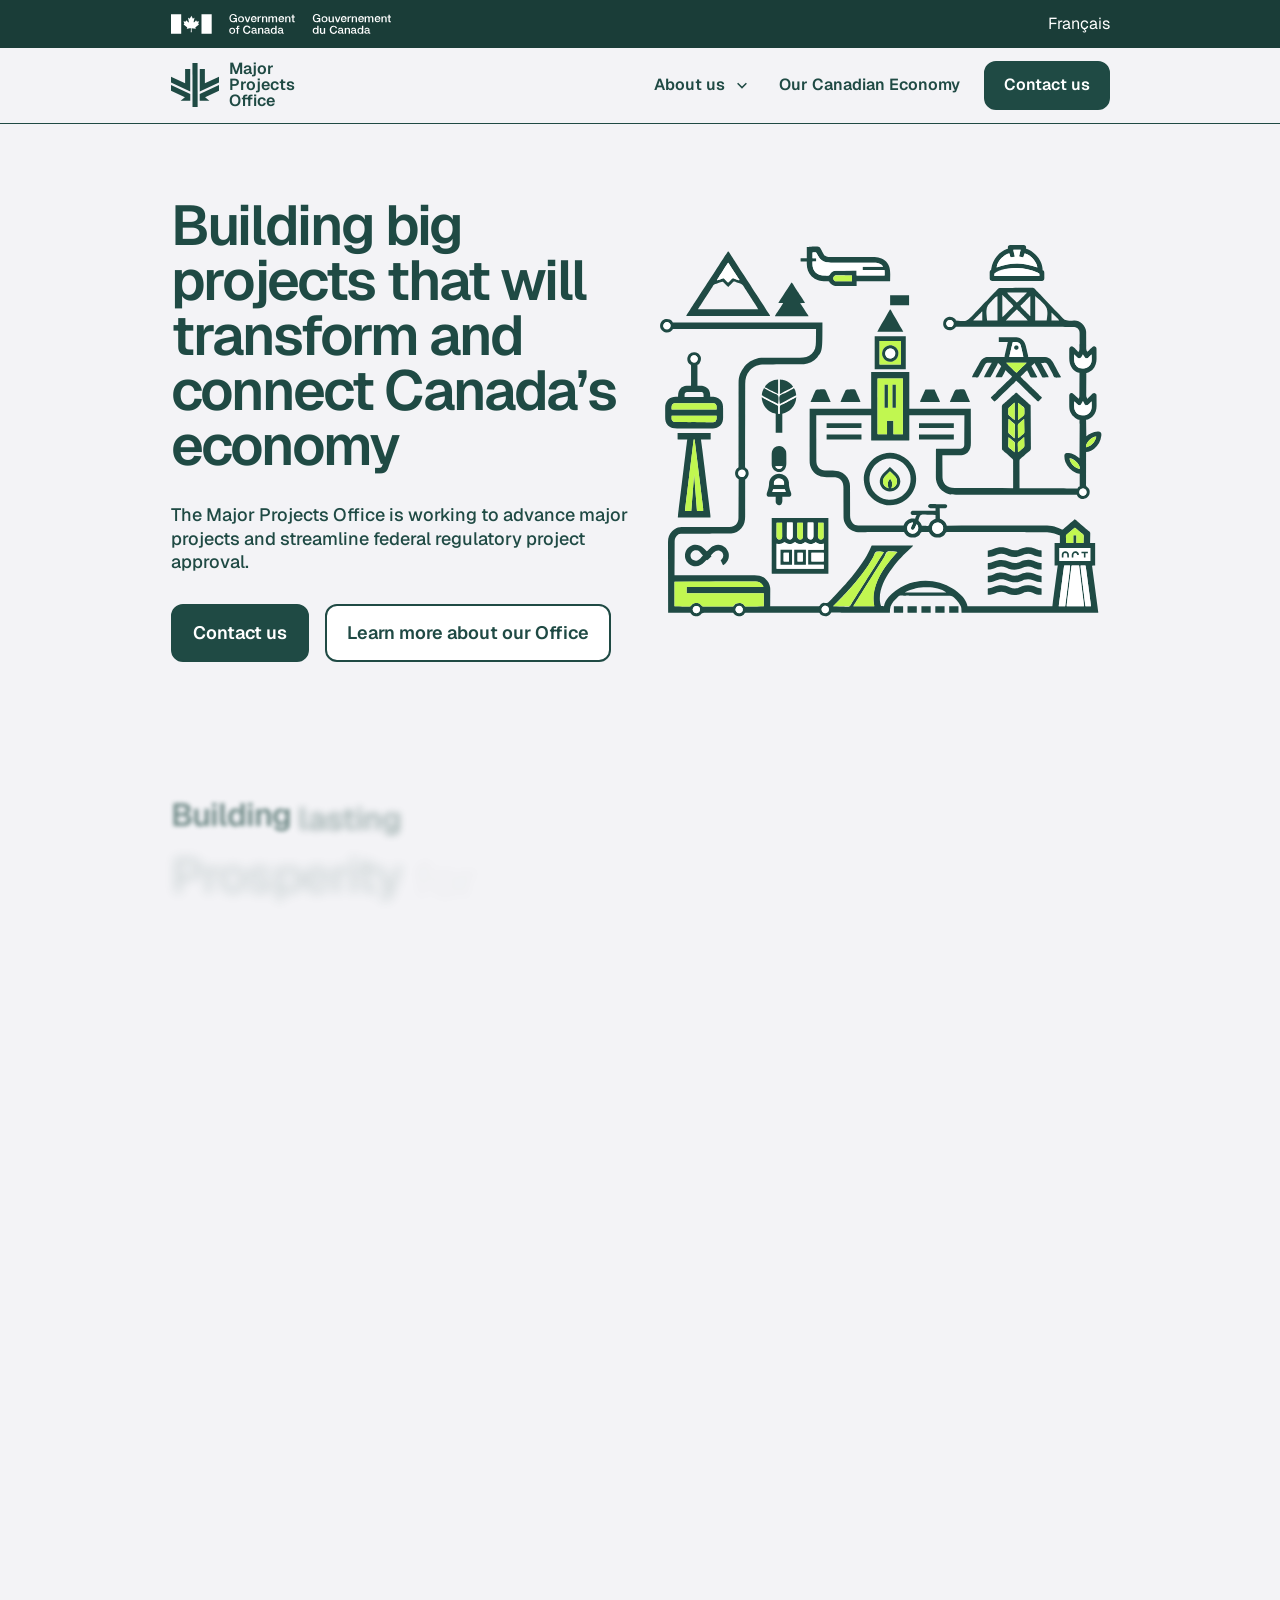
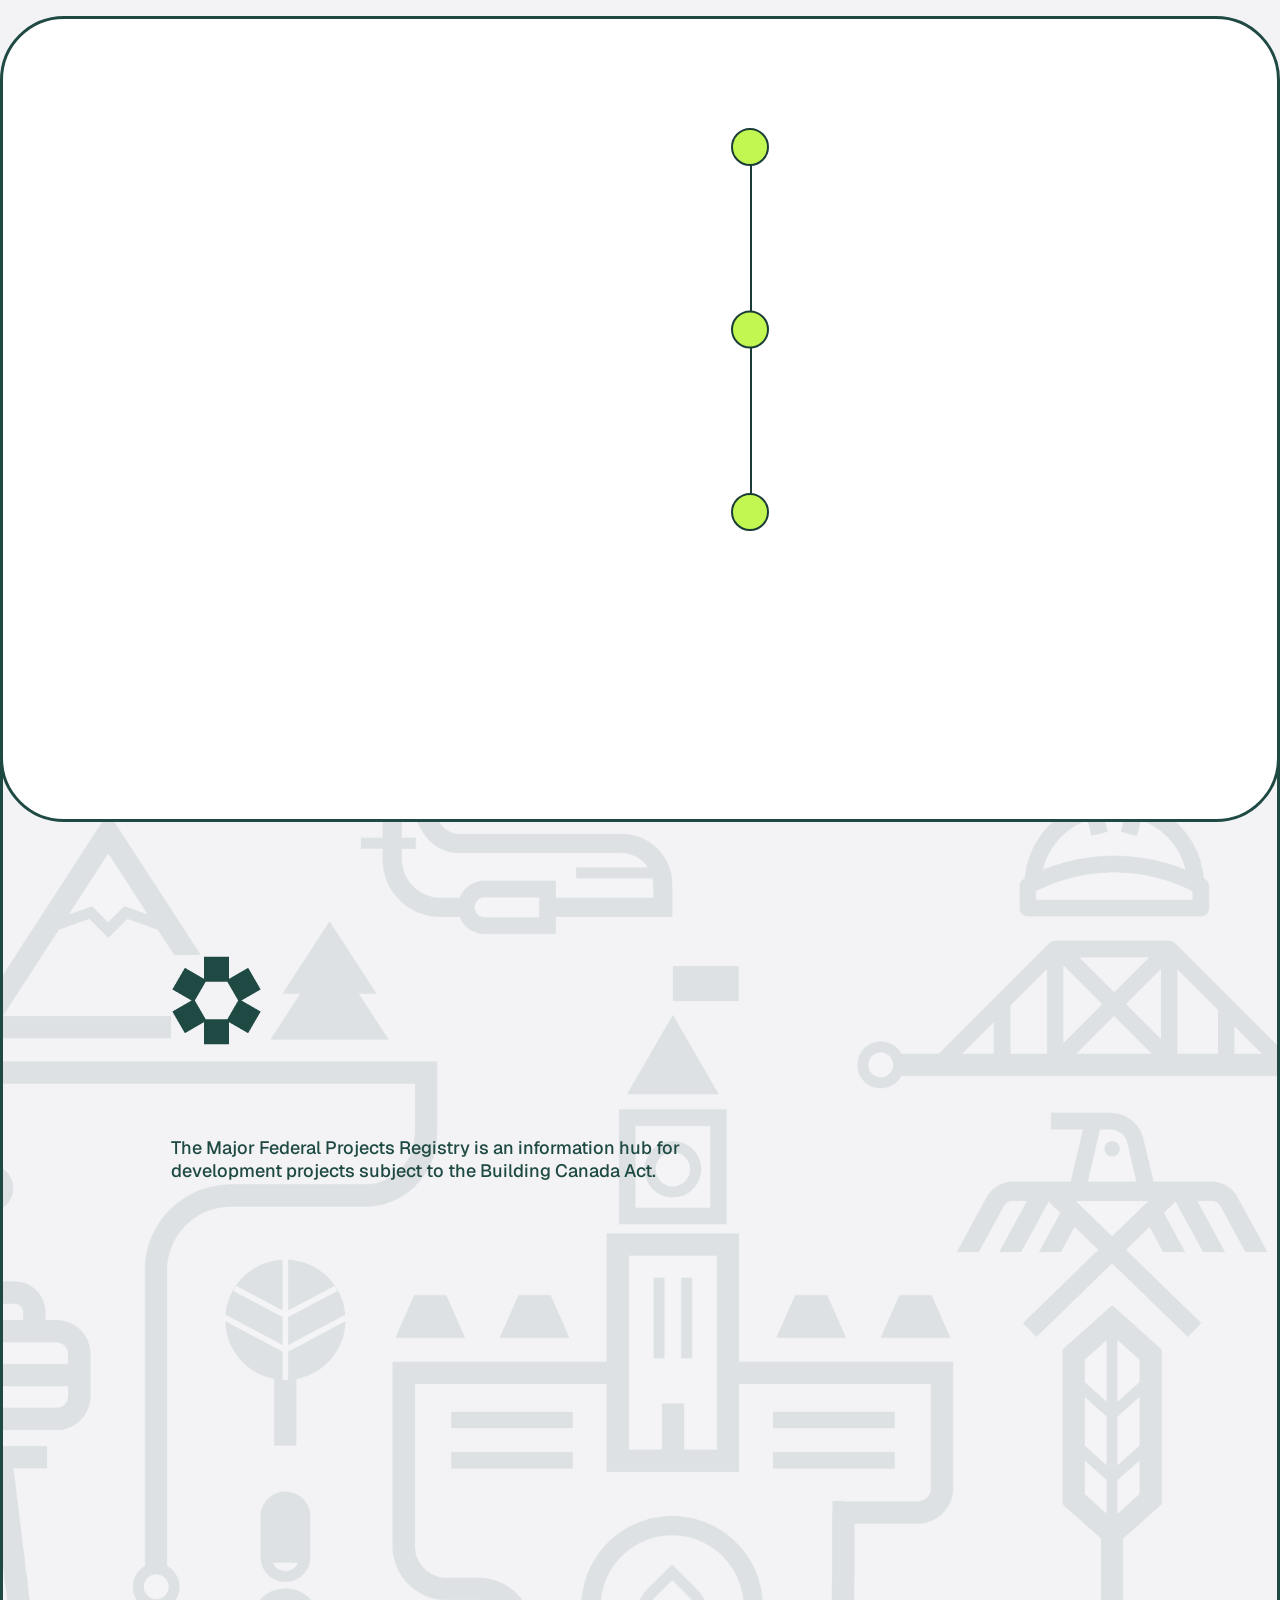
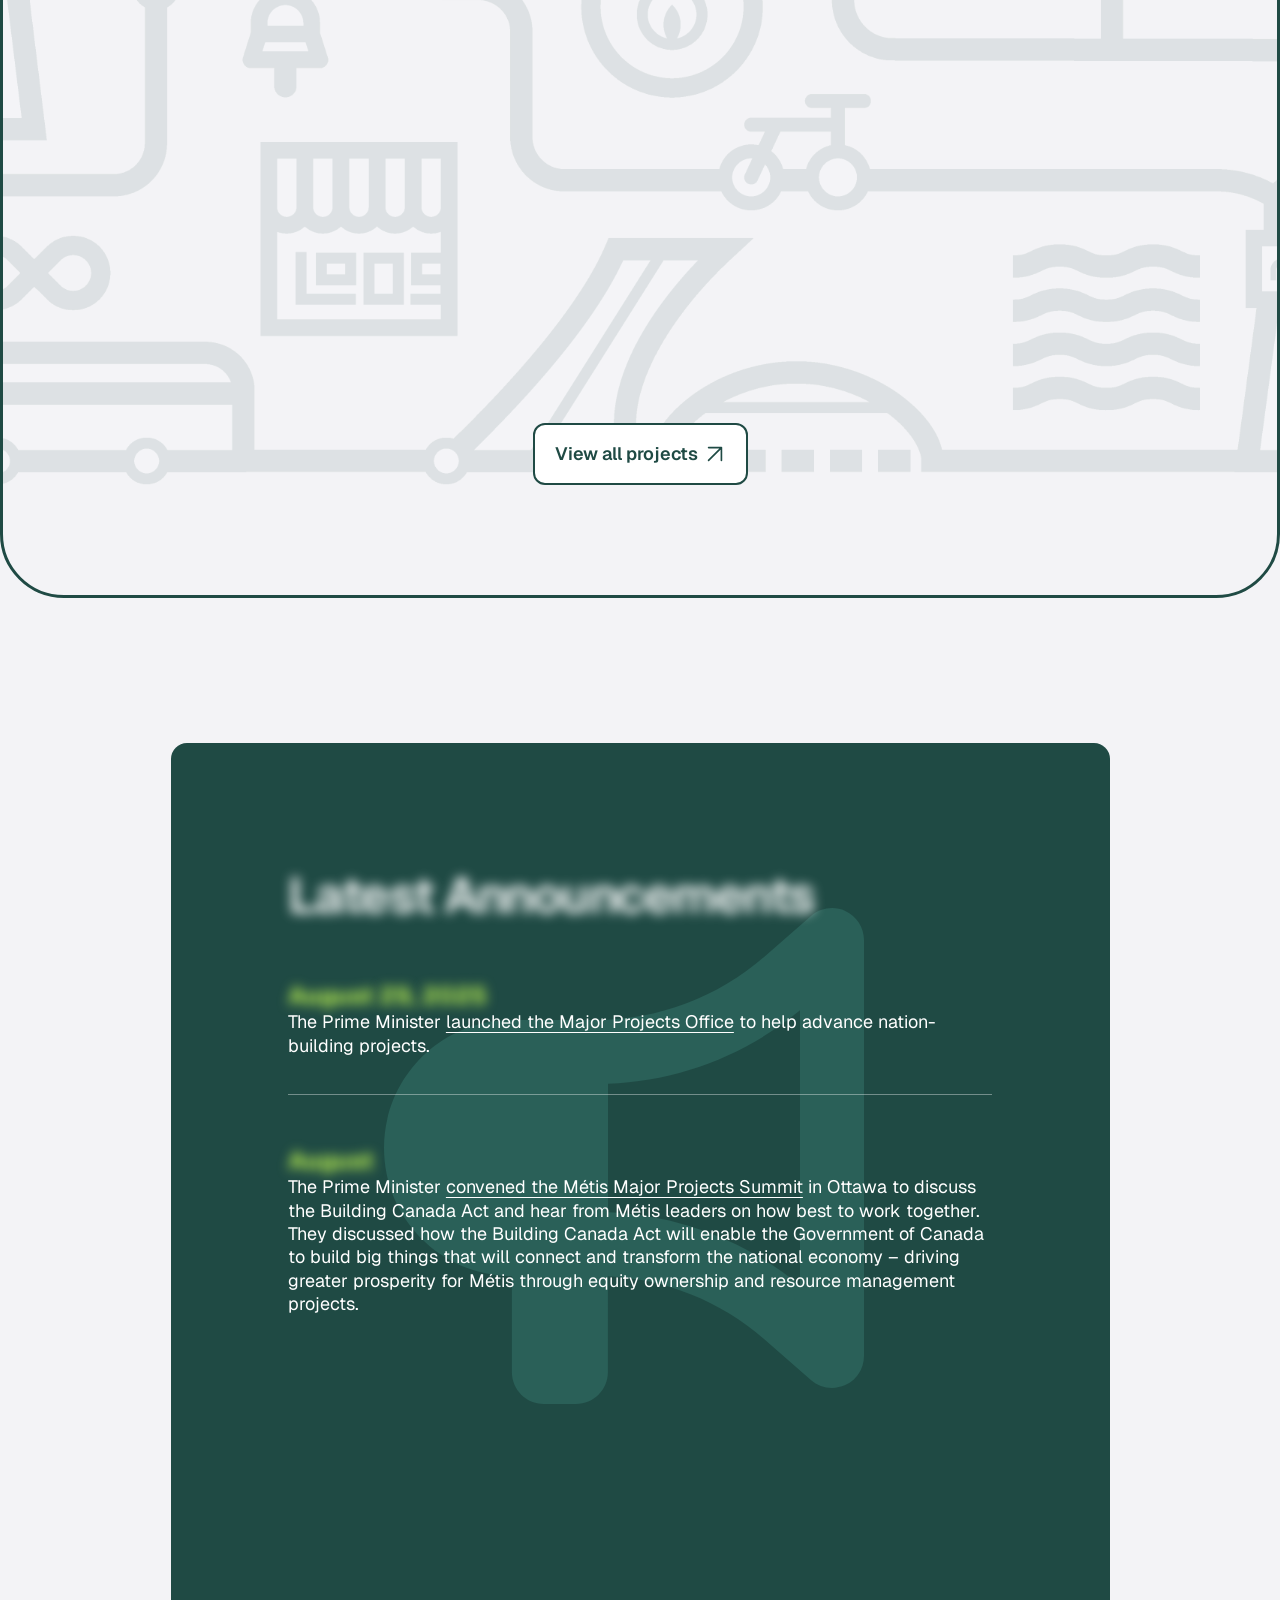
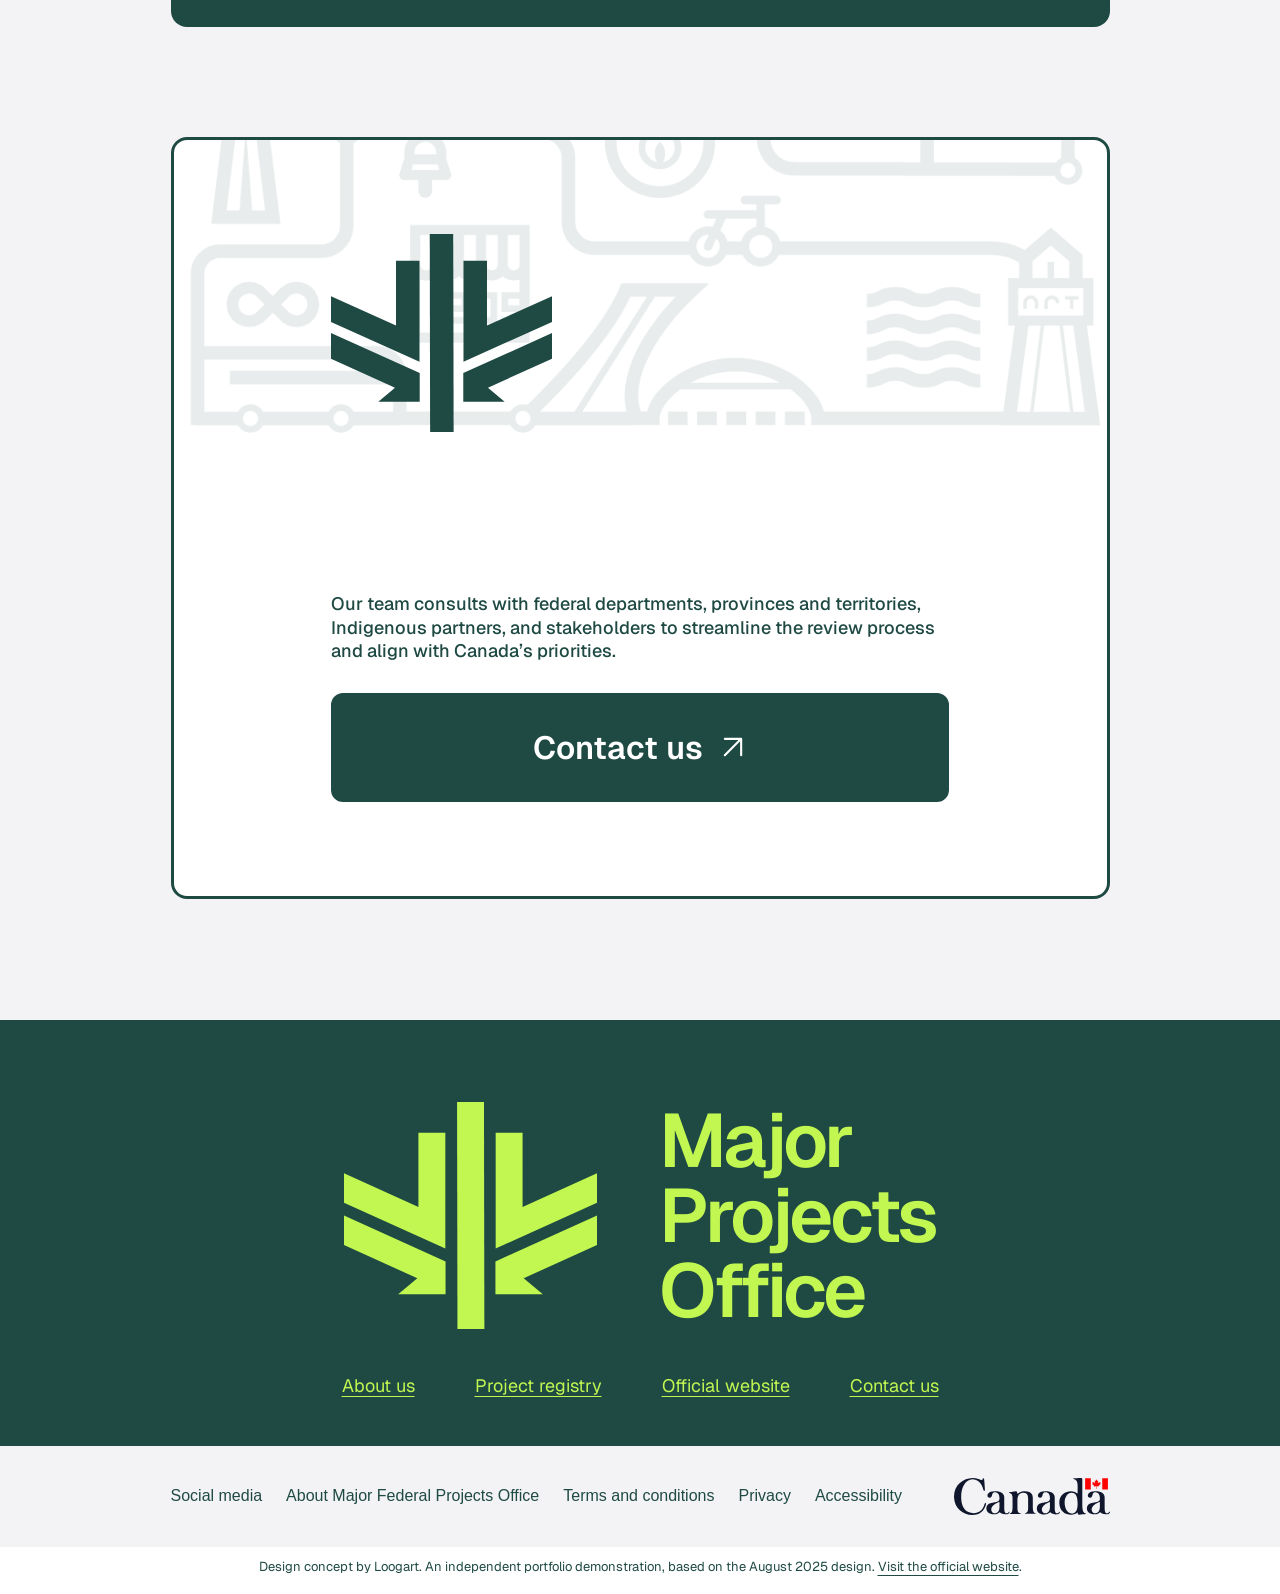
==== index.html @ 68bf1c20 "initial commit" ====
<!doctype html>
<html lang="en">
<head>
<meta charset="utf-8"><meta name="viewport" content="width=device-width, initial-scale=1">
<title>Major Projects Office — Building lasting prosperity</title>
<meta name="description" content="An interactive realization of Loogart’s Major Projects Office concept. Building big projects that transform and connect Canada’s economy.">
<meta name="theme-color" content="#1f4a44">
<link rel="icon" href="assets/imgLayer3.svg" type="image/svg+xml">
<link rel="stylesheet" href="vendor/bootstrap.min.css"><link rel="stylesheet" href="styles.css">
</head>
<body>
<a class="skip-link" href="#main">Skip to main content</a>
<svg class="svg-defs" xmlns="http://www.w3.org/2000/svg" aria-hidden="true"><symbol id="arrow" viewBox="0 0 24 24"><path d="M5 19 19 5M5 5h14v14" fill="none" stroke="currentColor" stroke-width="1.8" stroke-linecap="round" stroke-linejoin="round"/></symbol></svg>
<header>
 <div class="government-band"><div class="container d-flex align-items-center justify-content-between"><a href="https://www.canada.ca/en.html" aria-label="Government of Canada"><img src="assets/imgFipEn.svg" alt="Government of Canada / Gouvernement du Canada" width="220" height="20.89"></a><a href="https://www.canada.ca/fr/conseil-prive/bureau-grands-projets.html" lang="fr" hreflang="fr">Français</a></div></div>
 <nav class="navbar navbar-expand-lg" aria-label="Main navigation"><div class="container">
 <a class="navbar-brand brand" href="index.html"><img src="assets/imgLayer3.svg" width="48.94" height="44" alt=""><span>Major<br>Projects<br>Office</span></a>
 <button class="navbar-toggler" type="button" data-bs-toggle="collapse" data-bs-target="#navigation" aria-controls="navigation" aria-expanded="false" aria-label="Toggle navigation"><svg width="28" height="28" viewBox="0 0 28 28" aria-hidden="true"><path d="M4 7h20M4 14h20M4 21h20" fill="none" stroke="currentColor" stroke-width="2"/></svg></button>
 <div class="collapse navbar-collapse" id="navigation"><ul class="navbar-nav ms-auto align-items-lg-center gap-lg-4"><li class="nav-item dropdown"><div class="nav-about"><a class="nav-link" href="about.html">About us</a><button class="pages-toggle" type="button" data-bs-toggle="dropdown" aria-expanded="false" aria-label="Explore our office pages"><svg viewBox="0 0 16 16" aria-hidden="true"><path d="m3 6 5 5 5-5" fill="none" stroke="currentColor" stroke-width="1.7"/></svg></button><ul class="dropdown-menu"><li><a class="dropdown-item" href="about.html">About our Office</a></li><li><a class="dropdown-item" href="nation-building.html">Advancing Nation-Building Projects</a></li><li><a class="dropdown-item" href="indigenous.html">Partnering with Indigenous Peoples</a></li><li><a class="dropdown-item" href="proponents.html">Supporting Proponents</a></li><li><a class="dropdown-item" href="projects.html">Our projects</a></li></ul></div></li><li class="nav-item"><a class="nav-link" href="https://www.canada.ca/en/one-canadian-economy.html" target="_blank" rel="noopener">Our Canadian Economy</a></li><li class="nav-item"><a class="btn btn-primary" href="contact.html">Contact us</a></li></ul></div>
 </div></nav>
</header>
<main id="main">
 <section class="hero container" aria-labelledby="hero-title"><div class="row align-items-center g-4">
  <div class="col-lg-6 hero-copy"><h1 id="hero-title">Building big projects that will transform and connect Canada’s economy</h1><p>The Major Projects Office is working to advance major projects and streamline federal regulatory project approval.</p><div class="d-flex flex-wrap gap-3"><a class="btn btn-primary" href="contact.html">Contact us</a><a class="btn btn-outline-primary" href="about.html">Learn more about our Office</a></div></div>
  <div class="col-lg-6"><div class="hero-art"><svg xmlns="http://www.w3.org/2000/svg" class="hero-vector is-drawing" width="2001" height="1684" viewBox="0 0 2001 1684" role="img" aria-labelledby="hero-art-title hero-art-desc">
<title id="hero-art-title">Canada, connected</title><desc id="hero-art-desc">Canadian landmarks, infrastructure, communities and clean energy. The original illustration has been vectorized; its green connections draw into place, with horizontal aircraft motion, gently floating flowers, waving water, a centered rocking flame and a continuously drawing infinity symbol.</desc>
<defs><g id="hero-native-still"><path d="M0 0 C0.637 -0.006 1.274 -0.012 1.931 -0.018 C4.076 -0.036 6.22 -0.046 8.365 -0.057 C9.899 -0.068 11.433 -0.08 12.967 -0.092 C18.015 -0.128 23.063 -0.154 28.111 -0.176 C28.97 -0.18 29.828 -0.184 30.713 -0.188 C38.813 -0.225 46.913 -0.256 55.014 -0.277 C65.373 -0.305 75.732 -0.356 86.091 -0.438 C93.375 -0.494 100.659 -0.523 107.943 -0.532 C112.293 -0.538 116.643 -0.556 120.993 -0.603 C125.089 -0.647 129.183 -0.657 133.28 -0.643 C134.779 -0.643 136.279 -0.655 137.778 -0.681 C150.491 -0.884 150.491 -0.884 154.997 2.872 C156.313 4.275 157.595 5.712 158.853 7.167 C159.772 8.127 160.698 9.08 161.629 10.028 C164.445 12.904 167.218 15.818 169.983 18.744 C173.263 22.213 176.557 25.67 179.849 29.128 C180.199 29.495 180.199 29.495 181.97 31.355 C191.79 41.661 201.723 51.86 211.652 62.061 C219.714 70.349 227.733 78.673 235.661 87.089 C242.606 94.461 249.625 101.752 256.737 108.962 C260.486 112.769 264.191 116.601 267.809 120.533 C292.315 147.089 292.315 147.089 311.975 148.284 C319.283 148.506 326.522 148.019 333.8 147.412 C347.836 146.43 359.459 152.403 369.978 161.355 C380.614 171.322 387.769 183.611 389.039 198.322 C389.107 200.505 389.12 202.681 389.108 204.865 C389.112 205.682 389.116 206.5 389.119 207.342 C389.126 209.1 389.129 210.858 389.127 212.616 C389.126 215.404 389.139 218.192 389.156 220.98 C389.202 228.901 389.227 236.821 389.234 244.742 C389.239 249.603 389.263 254.463 389.299 259.323 C389.309 261.167 389.311 263.011 389.306 264.855 C389.299 267.437 389.316 270.017 389.339 272.599 C389.335 272.975 389.335 272.975 389.314 274.878 C389.4 280.447 391.031 284.397 393.853 289.167 C397.469 287.478 399.928 285.31 402.662 282.449 C403.583 281.507 404.504 280.566 405.425 279.624 C406.861 278.146 408.293 276.664 409.723 275.181 C411.113 273.743 412.512 272.314 413.912 270.886 C414.333 270.443 414.754 270.001 415.187 269.544 C417.861 266.827 420.191 265.247 423.853 264.167 C427.74 264.248 429.922 264.933 432.665 267.605 C435.832 271.314 435.983 273.091 436.014 277.895 C436.019 278.481 436.024 279.067 436.029 279.67 C436.044 281.615 436.051 283.559 436.056 285.503 C436.062 286.862 436.068 288.22 436.073 289.579 C436.084 292.435 436.09 295.292 436.093 298.148 C436.099 301.777 436.123 305.405 436.151 309.034 C436.17 311.846 436.175 314.659 436.177 317.471 C436.18 318.807 436.187 320.142 436.201 321.478 C436.367 339.482 431.181 356.276 418.79 369.792 C415.498 372.863 411.847 375.372 408.103 377.855 C407.829 378.039 407.829 378.039 406.443 378.973 C402.813 381.283 399.166 382.858 395.11 384.299 C394.124 384.652 393.138 385.004 392.122 385.367 C391.748 385.499 391.748 385.499 389.853 386.167 C389.759 399.98 389.689 413.793 389.646 427.606 C389.625 434.02 389.597 440.434 389.551 446.849 C389.511 452.442 389.486 458.035 389.477 463.628 C389.471 466.587 389.459 469.546 389.43 472.506 C389.401 475.816 389.397 479.126 389.399 482.437 C389.385 483.409 389.37 484.38 389.355 485.382 C389.389 490.934 390.157 494.789 392.994 499.599 C393.853 501.167 393.853 501.167 393.853 503.167 C398.223 499.504 402.362 495.719 406.29 491.581 C407.041 490.796 407.791 490.011 408.564 489.203 C410.102 487.583 411.628 485.953 413.142 484.312 C417.204 480.103 420.093 477.252 426.09 476.912 C429.87 477.46 432.47 479.631 434.999 482.44 C436.261 484.992 436.123 487.216 436.144 490.053 C436.147 490.349 436.147 490.349 436.164 491.843 C436.183 493.8 436.187 495.757 436.189 497.714 C436.195 499.086 436.202 500.459 436.209 501.831 C436.221 504.716 436.225 507.601 436.224 510.486 C436.223 514.141 436.25 517.794 436.285 521.448 C436.308 524.29 436.311 527.132 436.31 529.974 C436.313 531.318 436.321 532.662 436.337 534.006 C436.525 551.789 431.738 568.88 419.205 582.042 C411.433 589.065 399.789 598.167 388.853 598.167 C389.183 622.917 389.513 647.667 389.853 673.167 C393.813 670.197 397.773 667.227 401.853 664.167 C404.48 662.59 406.931 661.167 409.665 659.855 C410.336 659.529 411.006 659.204 411.697 658.868 C421.282 654.383 430.948 652.07 441.478 651.23 C442.141 651.172 442.804 651.114 443.488 651.054 C448.795 650.771 451.669 652.295 455.603 655.667 C458.975 659.714 458.18 665.239 457.853 670.167 C455.328 694.015 443.846 714.054 425.423 729.16 C415.193 736.707 401.823 744.308 388.853 744.167 C388.75 764.222 388.704 784.275 388.726 804.33 C388.735 813.642 388.725 822.953 388.671 832.265 C388.624 840.384 388.613 848.502 388.643 856.62 C388.658 860.918 388.655 865.213 388.611 869.51 C388.569 873.56 388.574 877.607 388.616 881.657 C388.622 883.139 388.612 884.62 388.584 886.101 C388.37 897.894 388.37 897.894 392.071 901.956 C393.793 903.586 395.53 904.906 397.458 906.314 C401.906 909.757 403.776 914.763 404.853 920.167 C405.721 930.801 404.356 938.119 397.603 946.417 C391.792 952.624 385.396 956.379 376.853 957.167 C367.829 957.392 360.186 955.178 353.486 948.976 C350.235 945.465 347.881 942.879 346.853 938.167 C346.028 938.168 345.203 938.169 344.352 938.17 C270.319 938.252 196.285 938.24 -25.622 937.93 C-29.567 937.921 -33.512 937.913 -37.458 937.904 C-37.945 937.903 -37.945 937.903 -40.412 937.897 C-55.2 937.865 -69.988 937.841 -84.776 937.821 C-101.791 937.799 -118.807 937.765 -135.823 937.719 C-145.485 937.693 -155.148 937.675 -164.81 937.668 C-171.334 937.663 -177.858 937.647 -184.382 937.622 C-188.114 937.608 -191.845 937.598 -195.576 937.602 C-229.328 937.63 -229.328 937.63 -243.835 931.48 C-244.446 931.228 -245.057 930.976 -245.686 930.716 C-252.049 927.971 -257.609 924.298 -263.147 920.167 C-263.777 919.721 -264.408 919.275 -265.057 918.816 C-280.008 907.293 -289.74 887.626 -292.147 869.167 C-292.816 859.301 -292.651 849.393 -292.586 839.51 C-292.564 835.66 -292.565 831.81 -292.563 827.96 C-292.556 821.516 -292.535 815.072 -292.504 808.628 C-292.463 800.349 -292.446 792.07 -292.436 783.791 C-292.428 776.659 -292.411 769.528 -292.391 762.397 C-292.387 760.868 -292.384 759.339 -292.38 757.81 C-292.37 753.466 -292.356 749.122 -292.333 744.778 C-292.327 743.461 -292.323 742.143 -292.32 740.826 C-292.316 739.037 -292.305 737.247 -292.294 735.457 C-292.29 734.454 -292.286 733.45 -292.281 732.417 C-292.147 730.167 -292.147 730.167 -291.147 729.167 C-289.695 729.078 -288.239 729.059 -286.784 729.067 C-285.842 729.07 -284.9 729.073 -283.929 729.076 C-282.887 729.085 -281.845 729.093 -280.772 729.101 C-279.68 729.106 -278.589 729.111 -277.465 729.116 C-275.086 729.126 -272.707 729.138 -270.328 729.153 C-266.562 729.176 -262.797 729.19 -259.031 729.201 C-248.32 729.234 -237.61 729.276 -226.899 729.339 C-220.988 729.373 -215.077 729.397 -209.166 729.409 C-206.038 729.416 -202.911 729.428 -199.784 729.454 C-196.289 729.483 -192.794 729.488 -189.299 729.492 C-188.784 729.498 -188.784 729.498 -186.178 729.53 C-179.209 729.51 -173.74 728.681 -168.335 723.917 C-162.743 717.68 -163.841 708.623 -163.828 700.797 C-163.819 699.424 -163.808 698.051 -163.797 696.679 C-163.77 693.018 -163.755 689.358 -163.742 685.697 C-163.728 682.256 -163.703 678.816 -163.679 675.375 C-163.616 665.327 -163.57 655.278 -163.522 645.23 C-163.398 622.769 -163.275 600.309 -163.147 577.167 C-245.647 577.167 -328.147 577.167 -413.147 577.167 C-413.147 614.787 -413.147 652.407 -413.147 691.167 C-414.755 692.775 -416.594 692.292 -418.747 692.301 C-419.409 692.299 -420.071 692.297 -420.752 692.294 C-421.451 692.296 -422.149 692.297 -422.869 692.299 C-425.227 692.303 -427.584 692.3 -429.942 692.297 C-431.625 692.298 -433.308 692.3 -434.992 692.302 C-439.576 692.307 -444.161 692.305 -448.745 692.302 C-453.532 692.299 -458.319 692.301 -463.106 692.303 C-471.146 692.305 -479.186 692.302 -487.227 692.298 C-496.536 692.292 -505.846 692.294 -515.155 692.3 C-523.133 692.304 -531.111 692.305 -539.089 692.302 C-543.86 692.301 -548.632 692.3 -553.403 692.304 C-557.888 692.307 -562.373 692.305 -566.858 692.299 C-568.508 692.297 -570.159 692.298 -571.81 692.3 C-574.054 692.303 -576.298 692.299 -578.542 692.294 C-579.203 692.297 -579.865 692.299 -580.547 692.301 C-585.033 692.282 -585.033 692.282 -586.147 691.167 C-586.147 653.547 -586.147 615.927 -586.147 577.167 C-668.317 577.167 -750.487 577.167 -835.147 577.167 C-835.116 595.194 -835.116 595.194 -834.96 686.417 C-834.953 697.794 -834.946 709.17 -834.939 720.891 C-834.898 734.802 -834.898 734.802 -834.873 741.317 C-834.857 745.86 -834.854 750.403 -834.861 754.946 C-834.87 760.749 -834.852 766.551 -834.819 772.354 C-834.811 774.478 -834.811 776.603 -834.82 778.727 C-834.88 793.478 -833.856 805.903 -823.147 817.167 C-815.335 824.284 -806.298 828.27 -795.709 828.309 C-794.643 828.316 -793.577 828.323 -792.478 828.331 C-791.333 828.335 -790.187 828.339 -789.006 828.343 C-787.799 828.354 -786.591 828.365 -785.383 828.377 C-780.283 828.429 -775.182 828.478 -770.081 828.493 C-743.904 828.586 -721.305 831.418 -701.715 850.567 C-688.897 863.908 -682.037 881.204 -682.016 899.706 C-682.014 900.325 -682.011 900.943 -682.009 901.581 C-682.003 903.634 -682.004 905.687 -682.005 907.741 C-682.002 909.221 -681.999 910.702 -681.995 912.183 C-681.987 915.362 -681.982 918.542 -681.978 921.721 C-681.972 926.757 -681.956 931.793 -681.937 936.829 C-681.931 938.557 -681.924 940.285 -681.918 942.013 C-681.915 942.878 -681.912 943.743 -681.908 944.634 C-681.866 956.35 -681.833 968.065 -681.821 979.781 C-681.813 987.695 -681.79 995.61 -681.752 1003.524 C-681.732 1007.706 -681.72 1011.887 -681.725 1016.069 C-681.729 1020.005 -681.715 1023.942 -681.688 1027.878 C-681.681 1029.315 -681.68 1030.752 -681.688 1032.189 C-681.749 1045.553 -678.776 1056.752 -669.592 1066.882 C-663.317 1072.783 -654.098 1077.296 -645.375 1077.29 C-645.005 1077.291 -645.005 1077.291 -643.134 1077.296 C-642.329 1077.294 -641.523 1077.291 -640.694 1077.288 C-639.833 1077.288 -638.972 1077.289 -638.085 1077.29 C-635.195 1077.292 -632.305 1077.286 -629.416 1077.281 C-627.346 1077.281 -625.276 1077.281 -623.207 1077.281 C-617.583 1077.282 -611.96 1077.276 -606.336 1077.269 C-601.056 1077.263 -595.776 1077.262 -590.496 1077.261 C-580.039 1077.259 -569.581 1077.252 -559.124 1077.243 C-548.965 1077.234 -538.807 1077.227 -528.649 1077.222 C-528.336 1077.222 -528.336 1077.222 -526.751 1077.221 C-523.61 1077.22 -520.468 1077.219 -517.327 1077.218 C-491.267 1077.207 -465.207 1077.19 -439.147 1077.167 C-438.889 1076.565 -438.632 1075.962 -438.366 1075.341 C-438.019 1074.543 -437.672 1073.744 -437.315 1072.921 C-436.975 1072.133 -436.635 1071.345 -436.284 1070.533 C-431.057 1059.662 -421.999 1052.391 -410.944 1048.078 C-406.435 1046.61 -402.386 1046.029 -397.647 1046.042 C-396.729 1046.04 -395.811 1046.037 -394.866 1046.035 C-392.197 1046.165 -389.748 1046.574 -387.147 1047.167 C-386.977 1046.61 -386.807 1046.054 -386.631 1045.48 C-386.389 1044.717 -386.147 1043.954 -385.897 1043.167 C-385.665 1042.425 -385.433 1041.682 -385.194 1040.917 C-383.777 1037.196 -381.974 1033.702 -380.147 1030.167 C-380.666 1030.178 -381.185 1030.188 -381.72 1030.199 C-384.091 1030.241 -386.463 1030.267 -388.835 1030.292 C-389.651 1030.309 -390.468 1030.326 -391.309 1030.343 C-396.54 1030.385 -400.572 1030.099 -404.897 1026.855 C-406.575 1024.589 -406.946 1022.978 -407.147 1020.167 C-406.165 1016.729 -404.951 1014.411 -402.147 1012.167 C-399.351 1011.235 -397.687 1011.044 -394.8 1011.047 C-393.912 1011.046 -393.025 1011.044 -392.11 1011.043 C-391.139 1011.047 -390.168 1011.05 -389.168 1011.054 C-388.655 1011.054 -388.655 1011.054 -386.063 1011.053 C-382.67 1011.054 -379.278 1011.062 -375.885 1011.07 C-373.535 1011.072 -371.186 1011.073 -368.836 1011.074 C-363.279 1011.077 -357.722 1011.085 -352.166 1011.095 C-345.839 1011.107 -339.513 1011.112 -333.186 1011.117 C-320.173 1011.127 -307.16 1011.145 -294.147 1011.167 C-294.147 1007.207 -294.147 1003.247 -294.147 999.167 C-295.966 999.202 -297.785 999.237 -299.659 999.273 C-301.433 999.294 -303.207 999.314 -304.981 999.332 C-306.208 999.347 -307.435 999.368 -308.661 999.394 C-310.431 999.43 -312.201 999.447 -313.971 999.46 C-315.034 999.476 -316.097 999.492 -317.193 999.508 C-321.526 999.008 -324.108 997.207 -327.147 994.167 C-327.518 992.398 -327.518 992.398 -327.585 990.355 C-327.624 989.688 -327.664 989.022 -327.706 988.335 C-326.863 985.064 -324.853 983.055 -322.147 981.167 C-319.474 980.676 -317.437 980.49 -314.774 980.536 C-314.05 980.529 -313.326 980.522 -312.579 980.515 C-310.195 980.498 -307.813 980.517 -305.428 980.538 C-303.766 980.538 -302.103 980.535 -300.441 980.531 C-296.961 980.528 -293.481 980.543 -290.001 980.57 C-285.545 980.605 -281.091 980.598 -276.635 980.58 C-273.203 980.569 -269.772 980.578 -266.34 980.593 C-264.698 980.598 -263.055 980.598 -261.413 980.592 C-259.114 980.586 -256.818 980.607 -254.52 980.634 C-254.182 980.631 -254.182 980.631 -252.473 980.614 C-247.802 980.708 -245.418 981.863 -242.147 985.167 C-240.982 988.196 -241.006 989.674 -241.897 992.792 C-243.82 996.447 -245.207 997.854 -249.147 999.167 C-251.139 999.25 -253.134 999.275 -255.127 999.265 C-256.176 999.263 -257.224 999.26 -258.304 999.257 C-259.634 999.248 -260.964 999.239 -262.335 999.23 C-266.563 999.209 -270.791 999.189 -275.147 999.167 C-274.817 1015.007 -274.487 1030.847 -274.147 1047.167 C-270.187 1048.817 -266.227 1050.467 -262.147 1052.167 C-254.381 1057.534 -247.519 1064.772 -244.569 1073.812 C-244.302 1074.626 -244.034 1075.441 -243.759 1076.28 C-243.557 1076.903 -243.355 1077.526 -243.147 1078.167 C-242.183 1078.167 -241.219 1078.166 -240.226 1078.165 C-197.708 1078.132 -155.19 1078.101 -112.673 1078.083 C-112.028 1078.082 -111.384 1078.082 -110.72 1078.082 C-96.712 1078.076 -82.704 1078.07 -68.696 1078.065 C-61.825 1078.063 -54.955 1078.06 -48.085 1078.057 C-47.401 1078.057 -46.717 1078.057 -46.013 1078.057 C-23.884 1078.048 -1.754 1078.033 20.375 1078.015 C43.13 1077.996 65.885 1077.984 88.64 1077.98 C91.86 1077.979 95.079 1077.978 98.299 1077.978 C98.932 1077.977 99.566 1077.977 100.219 1077.977 C110.387 1077.975 120.556 1077.966 130.725 1077.954 C140.966 1077.942 151.207 1077.938 161.448 1077.94 C166.99 1077.942 172.531 1077.94 178.073 1077.929 C183.158 1077.919 188.243 1077.919 193.329 1077.926 C195.157 1077.926 196.985 1077.924 198.813 1077.918 C214.274 1077.867 230.034 1078.348 245.04 1082.417 C245.86 1082.631 246.68 1082.845 247.524 1083.066 C258.436 1086.009 269.065 1089.739 278.837 1095.48 C280.853 1096.167 280.853 1096.167 282.833 1095.546 C285.234 1093.907 287.29 1092.09 289.415 1090.105 C292.967 1086.83 296.589 1083.695 300.353 1080.667 C303.951 1077.765 307.435 1074.783 310.853 1071.667 C314.707 1068.155 318.667 1064.834 322.723 1061.562 C327.596 1057.609 332.23 1053.409 336.853 1049.167 C339.587 1050.437 341.776 1051.791 344.033 1053.785 C344.624 1054.303 345.216 1054.821 345.826 1055.355 C346.453 1055.912 347.081 1056.469 347.728 1057.042 C349.079 1058.228 350.431 1059.413 351.783 1060.597 C352.123 1060.897 352.123 1060.897 353.848 1062.412 C356.829 1065.022 359.84 1067.595 362.853 1070.167 C368.333 1074.855 373.787 1079.571 379.232 1084.299 C384.116 1088.535 389.019 1092.748 393.935 1096.947 C394.976 1097.836 396.01 1098.734 397.035 1099.642 C398.853 1101.167 398.853 1101.167 400.899 1102.576 C404.096 1104.932 406.463 1106.769 407.555 1110.684 C407.777 1113.677 407.754 1116.571 407.634 1119.57 C407.629 1120.109 407.629 1120.109 407.6 1122.835 C407.555 1126.26 407.455 1129.681 407.353 1133.105 C407.308 1135.434 407.276 1137.762 407.244 1140.091 C407.162 1145.786 407.006 1151.472 406.853 1157.167 C414.443 1157.167 422.033 1157.167 429.853 1157.167 C429.853 1190.827 429.853 1224.487 429.853 1259.167 C425.233 1259.497 420.613 1259.827 415.853 1260.167 C415.997 1261.247 416.142 1262.326 416.29 1263.439 C419.714 1289.05 423.135 1314.661 426.554 1340.272 C426.975 1343.423 427.395 1346.574 427.816 1349.724 C427.858 1350.038 427.858 1350.038 428.07 1351.625 C429.427 1361.788 430.785 1371.952 432.144 1382.115 C433.537 1392.539 434.929 1402.964 436.32 1413.388 C437.102 1419.245 437.884 1425.102 438.668 1430.959 C439.405 1436.467 440.14 1441.975 440.874 1447.484 C441.144 1449.51 441.415 1451.535 441.686 1453.561 C442.056 1456.318 442.423 1459.076 442.79 1461.834 C442.899 1462.643 443.008 1463.451 443.12 1464.284 C443.218 1465.021 443.315 1465.759 443.416 1466.519 C443.501 1467.155 443.586 1467.792 443.673 1468.448 C443.853 1470.167 443.853 1470.167 443.853 1473.167 C239.253 1473.167 34.653 1473.167 -176.147 1473.167 C-176.477 1466.567 -176.807 1459.967 -177.147 1453.167 C-177.936 1449.224 -178.551 1446.683 -180.147 1443.167 C-180.393 1442.623 -180.639 1442.079 -180.893 1441.519 C-185.561 1431.454 -191.609 1423.256 -199.147 1415.167 C-199.9 1414.345 -200.653 1413.523 -201.428 1412.675 C-203.592 1410.409 -205.852 1408.3 -208.147 1406.167 C-208.894 1405.395 -209.64 1404.622 -210.409 1403.826 C-220.138 1394.991 -230.558 1395.871 -243.135 1395.955 C-245.459 1395.938 -247.782 1395.917 -250.106 1395.893 C-255.741 1395.841 -261.374 1395.839 -267.008 1395.854 C-271.592 1395.867 -276.176 1395.862 -280.76 1395.846 C-281.415 1395.844 -282.069 1395.842 -282.744 1395.839 C-284.075 1395.835 -285.406 1395.83 -286.737 1395.826 C-299.189 1395.784 -311.641 1395.801 -324.093 1395.835 C-335.458 1395.865 -346.821 1395.826 -358.186 1395.754 C-369.887 1395.681 -381.587 1395.652 -393.288 1395.672 C-399.845 1395.683 -406.4 1395.676 -412.957 1395.624 C-418.539 1395.579 -424.119 1395.578 -429.701 1395.63 C-432.543 1395.655 -435.382 1395.656 -438.224 1395.616 C-457.861 1395.362 -457.861 1395.362 -466.244 1402.933 C-467.802 1404.462 -469.291 1406.021 -470.75 1407.644 C-472.571 1409.63 -474.538 1411.422 -476.54 1413.224 C-488.395 1424.152 -499.759 1440.653 -500.463 1457.152 C-500.505 1458.086 -500.547 1459.021 -500.59 1459.984 C-500.61 1460.468 -500.61 1460.468 -500.71 1462.917 C-500.731 1463.409 -500.731 1463.409 -500.84 1465.898 C-500.946 1468.321 -501.048 1470.744 -501.147 1473.167 C-501.711 1473.166 -502.275 1473.164 -502.857 1473.163 C-536.267 1473.073 -569.677 1473.005 -603.088 1472.963 C-607.096 1472.958 -611.104 1472.953 -615.112 1472.948 C-615.91 1472.947 -616.708 1472.946 -617.53 1472.944 C-630.465 1472.927 -643.4 1472.895 -656.335 1472.859 C-669.599 1472.821 -682.863 1472.799 -696.127 1472.791 C-704.317 1472.786 -712.507 1472.768 -720.698 1472.736 C-726.308 1472.715 -731.917 1472.708 -737.527 1472.713 C-740.768 1472.716 -744.009 1472.712 -747.249 1472.691 C-750.757 1472.668 -754.263 1472.675 -757.77 1472.686 C-758.803 1472.675 -759.836 1472.663 -760.901 1472.651 C-761.835 1472.659 -762.769 1472.667 -763.731 1472.675 C-764.541 1472.674 -765.352 1472.672 -766.187 1472.671 C-768.147 1473.167 -768.147 1473.167 -769.321 1475.046 C-769.594 1475.746 -769.866 1476.446 -770.147 1477.167 C-774.087 1483.077 -780.232 1487.256 -787.178 1488.882 C-798.091 1490.463 -806.607 1487.972 -815.577 1481.706 C-817.147 1480.167 -817.147 1480.167 -818.418 1477.119 C-820.022 1474.726 -820.864 1474.229 -823.719 1473.605 C-827.288 1473.385 -830.815 1473.362 -834.388 1473.399 C-835.778 1473.391 -837.168 1473.381 -838.558 1473.368 C-842.382 1473.341 -846.205 1473.352 -850.029 1473.368 C-854.151 1473.38 -858.273 1473.357 -862.395 1473.338 C-870.472 1473.308 -878.549 1473.31 -886.626 1473.324 C-893.19 1473.335 -899.754 1473.334 -906.317 1473.326 C-907.25 1473.324 -908.184 1473.323 -909.145 1473.322 C-911.041 1473.319 -912.937 1473.317 -914.833 1473.314 C-932.622 1473.292 -950.41 1473.307 -968.199 1473.335 C-983.469 1473.358 -998.738 1473.346 -1014.008 1473.31 C-1031.73 1473.268 -1049.453 1473.248 -1067.175 1473.265 C-1069.064 1473.266 -1070.954 1473.268 -1072.843 1473.27 C-1073.308 1473.27 -1073.308 1473.27 -1075.66 1473.272 C-1082.217 1473.276 -1088.773 1473.263 -1095.33 1473.244 C-1103.319 1473.221 -1111.308 1473.222 -1119.297 1473.256 C-1123.375 1473.272 -1127.452 1473.277 -1131.529 1473.252 C-1135.261 1473.229 -1138.991 1473.239 -1142.723 1473.274 C-1144.074 1473.281 -1145.425 1473.277 -1146.777 1473.259 C-1156.914 1473.136 -1156.914 1473.136 -1160 1475.717 C-1161.259 1477.483 -1162.184 1479.231 -1163.147 1481.167 C-1170.445 1487.524 -1177.708 1489.698 -1187.245 1489.476 C-1196.201 1488.524 -1203.064 1484.709 -1209.147 1478.167 C-1209.56 1477.482 -1209.974 1476.796 -1210.4 1476.09 C-1212.147 1474.167 -1212.147 1474.167 -1214.677 1473.647 C-1215.695 1473.638 -1216.713 1473.629 -1217.762 1473.619 C-1218.33 1473.609 -1218.898 1473.598 -1219.483 1473.587 C-1221.388 1473.557 -1223.291 1473.556 -1225.196 1473.555 C-1226.561 1473.539 -1227.927 1473.522 -1229.292 1473.504 C-1233.003 1473.46 -1236.714 1473.443 -1240.425 1473.432 C-1242.746 1473.425 -1245.066 1473.413 -1247.387 1473.398 C-1255.489 1473.349 -1263.591 1473.323 -1271.693 1473.316 C-1279.235 1473.309 -1286.774 1473.249 -1294.315 1473.165 C-1300.796 1473.096 -1307.276 1473.065 -1313.758 1473.064 C-1317.626 1473.062 -1321.492 1473.045 -1325.36 1472.988 C-1329.003 1472.935 -1332.644 1472.931 -1336.288 1472.963 C-1337.619 1472.967 -1338.951 1472.953 -1340.282 1472.921 C-1345.788 1472.797 -1350.401 1472.735 -1354.849 1476.384 C-1356.47 1478.109 -1357.822 1479.861 -1359.243 1481.772 C-1362.762 1486.2 -1367.713 1488.066 -1373.147 1489.167 C-1382.468 1490.001 -1390.135 1488.982 -1397.698 1483.226 C-1403.669 1478.055 -1403.669 1478.055 -1405.006 1475.573 C-1406.147 1474.167 -1406.147 1474.167 -1407.97 1473.783 C-1408.713 1473.778 -1409.456 1473.773 -1410.222 1473.769 C-1410.648 1473.762 -1410.648 1473.762 -1412.805 1473.731 C-1413.274 1473.731 -1413.274 1473.731 -1415.646 1473.735 C-1416.138 1473.73 -1416.138 1473.73 -1418.632 1473.704 C-1421.9 1473.674 -1425.168 1473.665 -1428.436 1473.656 C-1430.698 1473.639 -1432.959 1473.621 -1435.221 1473.601 C-1440.572 1473.558 -1445.923 1473.529 -1451.275 1473.506 C-1457.367 1473.479 -1463.458 1473.435 -1469.55 1473.39 C-1482.082 1473.297 -1494.615 1473.225 -1507.147 1473.167 C-1507.239 1430.873 -1507.309 1388.579 -1507.351 1346.284 C-1507.356 1341.287 -1507.361 1336.289 -1507.367 1331.291 C-1507.368 1330.296 -1507.369 1329.301 -1507.37 1328.276 C-1507.387 1312.185 -1507.419 1296.093 -1507.456 1280.002 C-1507.493 1263.48 -1507.515 1246.958 -1507.523 1230.436 C-1507.529 1220.248 -1507.546 1210.06 -1507.579 1199.872 C-1507.6 1192.878 -1507.606 1185.884 -1507.601 1178.889 C-1507.598 1174.859 -1507.602 1170.829 -1507.624 1166.799 C-1507.643 1163.099 -1507.644 1159.399 -1507.631 1155.699 C-1507.629 1154.371 -1507.634 1153.042 -1507.647 1151.714 C-1507.815 1133.02 -1502.025 1117.014 -1489.147 1103.167 C-1484.067 1098.282 -1478.504 1094.579 -1472.272 1091.355 C-1471.744 1091.077 -1471.216 1090.799 -1470.672 1090.512 C-1457.893 1084.271 -1444.734 1084.74 -1430.862 1084.783 C-1428.614 1084.778 -1426.365 1084.773 -1424.117 1084.766 C-1419.295 1084.754 -1414.472 1084.752 -1409.65 1084.757 C-1402.665 1084.764 -1395.68 1084.751 -1388.694 1084.733 C-1377.341 1084.705 -1365.988 1084.687 -1354.634 1084.679 C-1353.956 1084.678 -1353.278 1084.678 -1352.58 1084.677 C-1347.081 1084.673 -1341.581 1084.67 -1336.082 1084.666 C-1331.275 1084.663 -1326.467 1084.66 -1321.66 1084.656 C-1320.983 1084.656 -1320.306 1084.655 -1319.608 1084.655 C-1308.294 1084.646 -1296.98 1084.625 -1285.666 1084.597 C-1278.703 1084.58 -1271.74 1084.573 -1264.778 1084.58 C-1259.438 1084.585 -1254.097 1084.574 -1248.757 1084.558 C-1246.576 1084.554 -1244.394 1084.555 -1242.212 1084.562 C-1226.534 1084.606 -1212.839 1084.477 -1200.147 1074.167 C-1191.419 1065.423 -1188.006 1054.751 -1187.989 1042.619 C-1187.986 1042.243 -1187.986 1042.243 -1187.974 1040.341 C-1187.958 1037.828 -1187.95 1035.314 -1187.942 1032.801 C-1187.932 1030.997 -1187.922 1029.194 -1187.912 1027.39 C-1187.885 1022.496 -1187.864 1017.602 -1187.844 1012.707 C-1187.822 1007.592 -1187.794 1002.476 -1187.768 997.361 C-1187.718 987.674 -1187.673 977.988 -1187.63 968.302 C-1187.58 957.275 -1187.525 946.247 -1187.47 935.219 C-1187.356 912.535 -1187.249 889.851 -1187.147 867.167 C-1187.933 866.87 -1188.719 866.572 -1189.53 866.265 C-1194.755 864.074 -1197.933 859.517 -1200.483 854.581 C-1203.81 846.346 -1204.579 838.513 -1201.647 830.042 C-1199.298 824.771 -1195.008 817.891 -1189.552 815.455 C-1188.147 814.167 -1188.147 814.167 -1187.771 811.385 C-1187.756 810.174 -1187.757 808.962 -1187.771 807.75 C-1187.766 807.081 -1187.762 806.411 -1187.758 805.721 C-1187.747 803.456 -1187.758 801.191 -1187.768 798.925 C-1187.765 797.293 -1187.761 795.661 -1187.755 794.029 C-1187.742 789.526 -1187.749 785.024 -1187.758 780.522 C-1187.765 775.672 -1187.755 770.822 -1187.746 765.973 C-1187.733 757.561 -1187.731 749.149 -1187.736 740.737 C-1187.743 728.557 -1187.731 716.378 -1187.713 704.198 C-1187.684 684.416 -1187.667 664.634 -1187.658 644.851 C-1187.658 644.259 -1187.658 643.667 -1187.657 643.057 C-1187.654 634.052 -1187.65 625.047 -1187.647 616.042 C-1187.644 606.464 -1187.64 596.886 -1187.636 587.308 C-1187.636 586.719 -1187.635 586.129 -1187.635 585.521 C-1187.626 565.236 -1187.606 544.951 -1187.576 524.667 C-1187.559 512.525 -1187.553 500.384 -1187.56 488.243 C-1187.564 479.912 -1187.557 471.58 -1187.543 463.249 C-1187.535 458.447 -1187.532 453.645 -1187.542 448.843 C-1187.551 444.437 -1187.546 440.031 -1187.53 435.625 C-1187.527 434.041 -1187.529 432.456 -1187.537 430.872 C-1187.598 416.992 -1186.006 403.571 -1180.96 390.542 C-1180.66 389.752 -1180.36 388.961 -1180.051 388.146 C-1175.726 377.113 -1169.87 367.171 -1162.147 358.167 C-1161.459 357.358 -1160.77 356.548 -1160.061 355.714 C-1140.772 333.65 -1114.476 319.763 -1085.147 317.167 C-1078.833 316.831 -1072.508 316.896 -1066.187 316.912 C-1064.319 316.909 -1062.451 316.906 -1060.583 316.901 C-1056.588 316.893 -1052.593 316.891 -1048.598 316.893 C-1042.267 316.896 -1035.935 316.881 -1029.603 316.864 C-1011.608 316.817 -993.612 316.793 -975.616 316.786 C-965.657 316.783 -955.697 316.765 -945.737 316.731 C-939.458 316.711 -933.179 316.709 -926.899 316.72 C-922.976 316.722 -919.053 316.708 -915.13 316.69 C-913.327 316.684 -911.525 316.686 -909.722 316.695 C-889.37 316.787 -870.718 312.889 -855.433 298.461 C-840.339 283.281 -836.878 265.292 -836.733 244.663 C-836.714 242.972 -836.695 241.281 -836.674 239.59 C-836.623 235.166 -836.583 230.743 -836.546 226.319 C-836.506 221.794 -836.455 217.269 -836.405 212.744 C-836.308 203.885 -836.224 195.026 -836.147 186.167 C-898.088 186.099 -960.029 186.035 -1021.969 185.998 C-1022.885 185.997 -1023.801 185.997 -1024.745 185.996 C-1044.651 185.984 -1064.557 185.973 -1084.463 185.963 C-1094.225 185.958 -1103.986 185.953 -1113.747 185.948 C-1114.718 185.947 -1115.69 185.947 -1116.691 185.946 C-1148.203 185.929 -1179.715 185.899 -1211.227 185.862 C-1243.597 185.824 -1275.968 185.8 -1308.338 185.792 C-1312.905 185.791 -1317.472 185.789 -1322.039 185.788 C-1322.938 185.788 -1323.837 185.787 -1324.763 185.787 C-1339.261 185.782 -1353.758 185.764 -1368.256 185.74 C-1382.814 185.717 -1397.372 185.707 -1411.93 185.713 C-1420.591 185.716 -1429.251 185.708 -1437.911 185.684 C-1443.686 185.669 -1449.461 185.669 -1455.236 185.68 C-1458.533 185.686 -1461.83 185.686 -1465.127 185.668 C-1468.668 185.649 -1472.208 185.66 -1475.75 185.675 C-1476.268 185.67 -1476.268 185.67 -1478.894 185.643 C-1479.83 185.652 -1480.766 185.661 -1481.731 185.671 C-1482.542 185.67 -1483.352 185.669 -1484.188 185.669 C-1486.147 186.167 -1486.147 186.167 -1487.278 188.042 C-1487.565 188.743 -1487.852 189.445 -1488.147 190.167 C-1489.779 191.931 -1491.385 193.55 -1493.147 195.167 C-1493.869 195.869 -1494.591 196.57 -1495.335 197.292 C-1501.689 201.529 -1509.581 203.307 -1517.147 202.167 C-1528.82 198.988 -1534.978 194.617 -1541.147 184.167 C-1544.685 176.905 -1544.002 167.962 -1541.585 160.48 C-1537.936 151.537 -1531.971 145.968 -1523.147 142.167 C-1515.102 139.57 -1506.284 140.143 -1498.71 143.667 C-1493.52 146.585 -1489.373 150.124 -1486.147 155.167 C-1486.147 155.827 -1486.147 156.487 -1486.147 157.167 C-1262.077 157.167 -1038.007 157.167 -807.147 157.167 C-807.147 287.231 -807.147 287.231 -830.147 314.167 C-830.781 314.995 -831.415 315.823 -832.069 316.675 C-846.07 333.466 -869.785 343.834 -891.147 346.167 C-893.837 346.302 -896.522 346.309 -899.215 346.305 C-899.998 346.308 -900.782 346.311 -901.589 346.314 C-904.2 346.322 -906.81 346.324 -909.42 346.325 C-911.299 346.33 -913.177 346.335 -915.055 346.34 C-919.094 346.352 -923.133 346.36 -927.171 346.367 C-933.569 346.377 -939.967 346.398 -946.366 346.42 C-964.557 346.482 -982.749 346.536 -1000.941 346.569 C-1010.993 346.587 -1021.045 346.616 -1031.097 346.657 C-1036.409 346.678 -1041.72 346.693 -1047.032 346.696 C-1052.036 346.698 -1057.039 346.714 -1062.043 346.74 C-1063.869 346.747 -1065.694 346.749 -1067.52 346.746 C-1081.016 346.725 -1094.313 347.528 -1106.897 352.917 C-1107.205 353.046 -1107.205 353.046 -1108.763 353.695 C-1118.948 358.093 -1127.262 364.418 -1135.147 372.167 C-1135.773 372.781 -1136.4 373.395 -1137.045 374.027 C-1152.67 390.57 -1157.449 412.366 -1157.441 434.356 C-1157.448 435.994 -1157.455 437.631 -1157.464 439.268 C-1157.484 443.747 -1157.491 448.225 -1157.496 452.704 C-1157.504 457.542 -1157.523 462.38 -1157.541 467.218 C-1157.58 478.884 -1157.6 490.551 -1157.618 502.218 C-1157.627 507.714 -1157.638 513.211 -1157.648 518.708 C-1157.682 536.979 -1157.711 555.25 -1157.726 573.522 C-1157.727 574.702 -1157.728 575.882 -1157.729 577.062 C-1157.729 577.647 -1157.73 578.232 -1157.73 578.834 C-1157.732 581.799 -1157.735 584.763 -1157.737 587.727 C-1157.738 588.315 -1157.738 588.903 -1157.739 589.509 C-1157.755 608.6 -1157.802 627.691 -1157.866 646.782 C-1157.935 666.981 -1157.974 687.179 -1157.981 707.378 C-1157.985 718.384 -1158.003 729.39 -1158.054 740.395 C-1158.097 749.761 -1158.114 759.126 -1158.094 768.491 C-1158.085 773.27 -1158.089 778.048 -1158.128 782.827 C-1158.163 787.201 -1158.161 791.574 -1158.13 795.948 C-1158.125 797.531 -1158.134 799.113 -1158.157 800.696 C-1158.324 812.549 -1158.324 812.549 -1155.402 816.568 C-1153.402 818.314 -1151.355 819.704 -1149.147 821.167 C-1143.138 828.023 -1141.664 834.821 -1141.838 843.851 C-1142.661 852.691 -1146.799 859.139 -1153.147 865.167 C-1153.833 865.548 -1154.52 865.928 -1155.227 866.32 C-1157.147 868.167 -1157.147 868.167 -1157.646 871.371 C-1157.667 872.72 -1157.665 874.07 -1157.646 875.419 C-1157.651 876.163 -1157.657 876.907 -1157.662 877.674 C-1157.675 880.175 -1157.66 882.675 -1157.645 885.176 C-1157.649 886.967 -1157.655 888.757 -1157.662 890.548 C-1157.674 894.41 -1157.673 898.271 -1157.663 902.133 C-1157.648 908.249 -1157.662 914.365 -1157.679 920.481 C-1157.71 932.376 -1157.712 944.271 -1157.71 956.167 C-1157.708 971.268 -1157.719 986.369 -1157.758 1001.47 C-1157.773 1007.539 -1157.773 1013.607 -1157.761 1019.675 C-1157.756 1023.471 -1157.764 1027.266 -1157.774 1031.061 C-1157.777 1032.808 -1157.774 1034.555 -1157.766 1036.302 C-1157.679 1055.691 -1160.887 1072.511 -1173.147 1088.167 C-1173.414 1088.517 -1173.414 1088.517 -1174.764 1090.285 C-1186.055 1104.168 -1203.551 1112.347 -1221.147 1114.167 C-1224.312 1114.303 -1227.472 1114.301 -1230.64 1114.292 C-1231.576 1114.293 -1232.513 1114.295 -1233.478 1114.296 C-1236.607 1114.3 -1239.736 1114.297 -1242.865 1114.293 C-1245.112 1114.295 -1247.36 1114.297 -1249.607 1114.299 C-1253.818 1114.303 -1258.028 1114.305 -1262.238 1114.305 C-1270.517 1114.306 -1278.796 1114.318 -1287.075 1114.335 C-1288.381 1114.338 -1289.686 1114.34 -1290.992 1114.343 C-1292.971 1114.347 -1294.95 1114.351 -1296.928 1114.355 C-1304.38 1114.37 -1311.831 1114.383 -1319.283 1114.395 C-1319.963 1114.396 -1320.644 1114.398 -1321.345 1114.399 C-1332.369 1114.416 -1343.392 1114.419 -1354.415 1114.418 C-1365.752 1114.416 -1377.088 1114.434 -1388.425 1114.469 C-1395.407 1114.489 -1402.388 1114.495 -1409.369 1114.48 C-1414.728 1114.471 -1420.087 1114.487 -1425.445 1114.514 C-1427.635 1114.52 -1429.825 1114.519 -1432.014 1114.507 C-1458.026 1114.386 -1458.026 1114.386 -1467.842 1123.593 C-1474.139 1131.191 -1477.457 1139.272 -1477.425 1149.121 C-1477.431 1149.785 -1477.437 1150.448 -1477.443 1151.132 C-1477.46 1153.335 -1477.463 1155.538 -1477.466 1157.741 C-1477.475 1159.329 -1477.485 1160.916 -1477.496 1162.503 C-1477.524 1166.798 -1477.539 1171.093 -1477.552 1175.388 C-1477.567 1179.881 -1477.594 1184.375 -1477.62 1188.869 C-1477.666 1197.372 -1477.703 1205.875 -1477.736 1214.378 C-1477.775 1224.061 -1477.824 1233.744 -1477.874 1243.428 C-1477.978 1263.341 -1478.067 1283.254 -1478.147 1303.167 C-1477.357 1303.166 -1476.566 1303.165 -1475.752 1303.164 C-1428.889 1303.097 -1382.025 1303.045 -1335.161 1303.014 C-1329.531 1303.01 -1323.901 1303.007 -1318.272 1303.003 C-1317.151 1303.002 -1316.03 1303.001 -1314.875 1303 C-1296.74 1302.987 -1278.604 1302.963 -1260.468 1302.936 C-1241.852 1302.908 -1223.237 1302.891 -1204.621 1302.885 C-1193.138 1302.881 -1181.656 1302.868 -1170.174 1302.844 C-1162.295 1302.828 -1154.415 1302.823 -1146.536 1302.827 C-1141.994 1302.829 -1137.451 1302.826 -1132.909 1302.81 C-1128.742 1302.795 -1124.576 1302.794 -1120.409 1302.805 C-1118.91 1302.806 -1117.41 1302.802 -1115.91 1302.793 C-1098.056 1302.686 -1082.57 1306.093 -1068.147 1317.167 C-1067.531 1317.617 -1066.915 1318.067 -1066.28 1318.531 C-1053.367 1328.617 -1046.215 1344.219 -1044.147 1360.167 C-1043.66 1366.736 -1043.795 1373.328 -1043.854 1379.91 C-1043.86 1381.773 -1043.864 1383.636 -1043.867 1385.499 C-1043.878 1390.356 -1043.908 1395.212 -1043.941 1400.068 C-1043.972 1405.042 -1043.985 1410.017 -1044.001 1414.992 C-1044.032 1424.717 -1044.084 1434.442 -1044.147 1444.167 C-1015.84 1444.222 -987.534 1444.236 -959.227 1444.194 C-955.885 1444.189 -952.543 1444.184 -949.201 1444.18 C-948.868 1444.179 -948.868 1444.179 -947.185 1444.177 C-936.412 1444.163 -925.64 1444.178 -914.867 1444.203 C-903.813 1444.228 -892.76 1444.222 -881.706 1444.189 C-874.885 1444.169 -868.065 1444.173 -861.244 1444.208 C-856.014 1444.231 -850.784 1444.213 -845.553 1444.179 C-843.408 1444.171 -841.262 1444.177 -839.117 1444.198 C-836.188 1444.225 -833.263 1444.202 -830.334 1444.167 C-829.484 1444.187 -828.634 1444.206 -827.758 1444.226 C-824.157 1444.138 -822.012 1444.027 -819.388 1441.421 C-817.823 1439.285 -817.823 1439.285 -816.527 1437.163 C-813.068 1432.162 -806.856 1429.642 -801.147 1428.167 C-799.431 1428.353 -799.431 1428.353 -797.638 1428.728 C-791.652 1429.859 -786.732 1429.86 -781.492 1426.429 C-774.708 1421.07 -768.859 1414.554 -762.991 1408.237 C-760.551 1405.63 -758.059 1403.073 -755.573 1400.511 C-748.402 1393.092 -741.309 1385.612 -734.572 1377.793 C-732.692 1375.649 -730.693 1373.652 -728.647 1371.667 C-725.344 1368.404 -722.246 1365.053 -719.225 1361.531 C-716.429 1358.35 -713.537 1355.263 -710.647 1352.167 C-706.056 1347.241 -701.526 1342.284 -697.147 1337.167 C-696.247 1336.122 -695.348 1335.076 -694.448 1334.031 C-691.854 1331.014 -689.268 1327.992 -686.685 1324.967 C-685.693 1323.807 -684.701 1322.647 -683.707 1321.489 C-677.606 1314.378 -671.706 1307.144 -665.952 1299.749 C-663.609 1296.743 -661.22 1293.776 -658.819 1290.816 C-647.05 1276.261 -636.302 1261.09 -625.897 1245.542 C-625.437 1244.858 -624.977 1244.174 -624.504 1243.468 C-617.654 1233.255 -611.281 1222.825 -605.147 1212.167 C-604.874 1211.698 -604.874 1211.698 -603.494 1209.324 C-596.345 1196.96 -590.459 1184.265 -585.004 1171.075 C-584.147 1169.167 -584.147 1169.167 -583.147 1168.167 C-580.719 1168.07 -578.318 1168.037 -575.89 1168.047 C-575.121 1168.046 -574.352 1168.045 -573.561 1168.045 C-570.966 1168.043 -568.371 1168.048 -565.776 1168.054 C-563.923 1168.054 -562.071 1168.054 -560.219 1168.053 C-555.173 1168.053 -550.128 1168.059 -545.083 1168.066 C-539.816 1168.072 -534.55 1168.073 -529.284 1168.074 C-519.303 1168.077 -509.323 1168.085 -499.343 1168.095 C-487.984 1168.106 -476.625 1168.112 -465.266 1168.117 C-441.893 1168.128 -418.52 1168.145 -395.147 1168.167 C-396.106 1169.294 -397.065 1170.419 -398.026 1171.544 C-398.56 1172.17 -399.094 1172.797 -399.645 1173.443 C-401.268 1175.306 -402.963 1177.03 -404.776 1178.71 C-405.411 1179.302 -406.046 1179.894 -406.7 1180.503 C-407.363 1181.114 -408.026 1181.725 -408.71 1182.355 C-409.417 1183.014 -410.125 1183.672 -410.854 1184.351 C-413.976 1187.253 -417.11 1190.141 -420.272 1192.999 C-427.733 1199.762 -434.894 1206.807 -442.022 1213.917 C-442.521 1214.413 -443.019 1214.909 -443.533 1215.421 C-449.296 1221.16 -454.872 1226.97 -460.147 1233.167 C-461.192 1234.359 -462.239 1235.549 -463.288 1236.738 C-475.442 1250.601 -486.537 1265.091 -497.147 1280.167 C-497.594 1280.803 -498.042 1281.438 -498.502 1282.092 C-526.892 1322.733 -553.955 1377.195 -545.169 1428.267 C-544.163 1433.393 -542.808 1438.185 -541.147 1443.167 C-536.857 1443.497 -532.567 1443.827 -528.147 1444.167 C-527.92 1442.909 -527.693 1441.651 -527.46 1440.355 C-521.153 1412.325 -496.576 1388.337 -474.147 1372.167 C-473.581 1371.757 -473.015 1371.347 -472.432 1370.924 C-447.705 1353.22 -419.727 1341.004 -390.147 1334.167 C-389.725 1334.068 -389.725 1334.068 -387.589 1333.567 C-328.475 1320.045 -266.012 1332.425 -214.815 1364.156 C-208.595 1368.107 -202.816 1372.469 -197.147 1377.167 C-196.61 1377.604 -196.074 1378.041 -195.521 1378.491 C-175.022 1395.175 -153.674 1417.005 -149.147 1444.167 C-22.097 1444.167 104.953 1444.167 235.853 1444.167 C236.513 1437.897 237.173 1431.627 237.853 1425.167 C239.052 1415.633 239.052 1415.633 239.487 1412.418 C239.584 1411.699 239.68 1410.98 239.78 1410.24 C239.88 1409.497 239.981 1408.753 240.084 1407.987 C240.299 1406.372 240.515 1404.757 240.73 1403.142 C241.306 1398.824 241.885 1394.507 242.465 1390.19 C242.951 1386.574 243.435 1382.957 243.919 1379.34 C245.06 1370.818 246.203 1362.297 247.348 1353.776 C248.529 1344.989 249.705 1336.201 250.879 1327.414 C251.891 1319.843 252.905 1312.274 253.922 1304.704 C254.527 1300.193 255.132 1295.682 255.734 1291.17 C256.298 1286.945 256.865 1282.72 257.436 1278.496 C257.645 1276.944 257.852 1275.392 258.058 1273.84 C258.339 1271.728 258.625 1269.617 258.911 1267.506 C258.992 1266.887 259.074 1266.267 259.157 1265.629 C259.483 1263.256 259.774 1261.325 260.853 1259.167 C255.903 1259.167 250.953 1259.167 245.853 1259.167 C245.853 1225.507 245.853 1191.847 245.853 1157.167 C253.773 1157.167 261.693 1157.167 269.853 1157.167 C269.853 1145.947 269.853 1134.727 269.853 1123.167 C267.873 1122.507 265.893 1121.847 263.853 1121.167 C262.668 1120.663 261.491 1120.138 260.33 1119.581 C239.364 1109.803 218.306 1107.872 195.399 1107.853 C193.493 1107.844 191.586 1107.834 189.68 1107.824 C184.489 1107.799 179.298 1107.785 174.107 1107.774 C168.491 1107.76 162.875 1107.735 157.259 1107.711 C143.732 1107.657 130.206 1107.624 116.679 1107.594 C112.857 1107.585 109.036 1107.576 105.214 1107.567 C81.457 1107.511 57.699 1107.462 33.942 1107.433 C28.453 1107.426 22.965 1107.419 17.477 1107.412 C16.795 1107.411 16.113 1107.41 15.411 1107.41 C-6.731 1107.381 -28.872 1107.311 -51.013 1107.219 C-73.806 1107.124 -96.599 1107.065 -119.393 1107.052 C-122.611 1107.05 -125.828 1107.048 -129.046 1107.046 C-129.679 1107.045 -130.313 1107.045 -130.965 1107.044 C-141.151 1107.036 -151.336 1106.991 -161.522 1106.932 C-171.751 1106.874 -181.98 1106.857 -192.209 1106.88 C-197.75 1106.891 -203.289 1106.884 -208.829 1106.829 C-213.901 1106.779 -218.97 1106.78 -224.041 1106.822 C-225.876 1106.828 -227.711 1106.815 -229.545 1106.782 C-242.941 1106.556 -242.941 1106.556 -246.637 1109.256 C-249.484 1112.187 -251.229 1115.575 -253.147 1119.167 C-260.285 1127.042 -270.613 1131.514 -281.077 1132.421 C-293.046 1132.866 -303.137 1129.917 -312.624 1122.531 C-316.835 1118.587 -320.221 1114.147 -323.147 1109.167 C-323.147 1108.507 -323.147 1107.847 -323.147 1107.167 C-327.987 1107.038 -332.82 1106.981 -337.661 1106.99 C-339.304 1106.983 -340.947 1106.957 -342.59 1106.91 C-355.894 1106.551 -355.894 1106.551 -359.656 1109.25 C-362.485 1112.179 -364.228 1115.593 -366.147 1119.167 C-373.287 1127.041 -383.611 1131.514 -394.077 1132.421 C-406.046 1132.866 -416.137 1129.917 -425.624 1122.531 C-429.835 1118.587 -433.221 1114.147 -436.147 1109.167 C-436.147 1108.507 -436.147 1107.847 -436.147 1107.167 C-436.697 1107.169 -436.697 1107.169 -439.481 1107.179 C-465.649 1107.265 -491.816 1107.331 -517.983 1107.372 C-521.21 1107.377 -524.437 1107.382 -527.663 1107.387 C-527.984 1107.388 -527.984 1107.388 -529.609 1107.39 C-539.985 1107.408 -550.361 1107.439 -560.737 1107.476 C-571.397 1107.513 -582.058 1107.536 -592.719 1107.544 C-599.287 1107.549 -605.856 1107.566 -612.425 1107.599 C-617.477 1107.623 -622.529 1107.625 -627.581 1107.62 C-629.642 1107.621 -631.704 1107.629 -633.765 1107.644 C-647.946 1107.745 -660.53 1106.688 -673.335 1099.98 C-673.907 1099.684 -674.48 1099.389 -675.07 1099.084 C-688.146 1092.057 -697.743 1081.402 -704.522 1068.292 C-704.844 1067.681 -705.166 1067.07 -705.497 1066.441 C-710.898 1055.381 -711.59 1043.934 -711.548 1031.881 C-711.553 1030.396 -711.56 1028.912 -711.569 1027.427 C-711.584 1024.257 -711.59 1021.088 -711.588 1017.918 C-711.586 1012.899 -711.606 1007.88 -711.628 1002.861 C-711.669 993.117 -711.688 983.373 -711.705 973.629 C-711.727 961.212 -711.761 948.795 -711.812 936.378 C-711.832 931.396 -711.841 926.413 -711.843 921.431 C-711.846 918.327 -711.856 915.224 -711.869 912.121 C-711.874 910.689 -711.874 909.258 -711.872 907.826 C-711.847 894.05 -713.521 881.407 -723.299 870.828 C-734.121 861.104 -745.656 858.718 -759.909 858.796 C-761.11 858.79 -762.312 858.781 -763.513 858.771 C-768.548 858.731 -773.583 858.729 -778.618 858.732 C-804.55 858.725 -825.807 855.736 -845.256 837.152 C-853.213 828.825 -858.607 818.838 -862.085 807.917 C-862.284 807.293 -862.483 806.668 -862.689 806.025 C-865.19 797.479 -865.295 788.619 -865.267 779.778 C-865.268 778.783 -865.269 777.789 -865.27 776.764 C-865.271 773.449 -865.266 770.133 -865.261 766.817 C-865.26 764.393 -865.26 761.969 -865.261 759.545 C-865.261 753.724 -865.257 747.904 -865.25 742.084 C-865.243 735.345 -865.242 728.606 -865.242 721.868 C-865.236 704.093 -865.222 686.318 -865.21 668.542 C-865.189 628.819 -865.168 589.095 -865.147 548.167 C-773.077 548.167 -681.007 548.167 -586.147 548.167 C-586.147 493.057 -586.147 437.947 -586.147 381.167 C-529.057 381.167 -471.967 381.167 -413.147 381.167 C-413.147 436.277 -413.147 491.387 -413.147 548.167 C-321.077 548.167 -229.007 548.167 -134.147 548.167 C-134.085 575.434 -134.023 602.7 -133.96 630.792 C-133.932 639.383 -133.905 647.975 -133.877 656.826 C-133.863 667.363 -133.863 667.363 -133.861 672.305 C-133.858 675.737 -133.847 679.169 -133.83 682.601 C-133.81 686.994 -133.804 691.386 -133.808 695.779 C-133.807 697.381 -133.801 698.984 -133.789 700.587 C-133.671 717.612 -135.85 733.318 -148.147 746.167 C-150.136 747.882 -152.222 749.386 -154.397 750.855 C-154.682 751.049 -154.682 751.049 -156.122 752.033 C-165.07 757.955 -174.24 759.329 -184.814 759.281 C-185.664 759.281 -186.513 759.281 -187.389 759.281 C-190.18 759.281 -192.972 759.273 -195.764 759.265 C-197.706 759.263 -199.648 759.262 -201.59 759.261 C-206.69 759.257 -211.789 759.247 -216.889 759.236 C-222.097 759.226 -227.306 759.221 -232.514 759.216 C-242.725 759.205 -252.936 759.188 -263.147 759.167 C-263.086 773.076 -263.009 786.985 -262.911 800.894 C-262.866 807.353 -262.827 813.811 -262.801 820.27 C-262.778 825.904 -262.744 831.537 -262.698 837.171 C-262.674 840.15 -262.656 843.129 -262.649 846.109 C-262.64 849.446 -262.612 852.782 -262.579 856.118 C-262.581 857.092 -262.582 858.066 -262.584 859.069 C-262.418 871.291 -257.959 883.586 -249.678 892.769 C-237.286 904.087 -223.812 907.476 -207.428 907.446 C-206.289 907.452 -205.149 907.457 -203.975 907.463 C-200.839 907.479 -197.704 907.483 -194.568 907.484 C-191.176 907.488 -187.784 907.503 -184.393 907.517 C-178.525 907.539 -172.658 907.554 -166.79 907.564 C-158.307 907.579 -149.824 907.604 -141.341 907.632 C-127.576 907.678 -113.811 907.714 -100.045 907.745 C-86.679 907.776 -73.312 907.81 -59.945 907.85 C-59.12 907.852 -58.295 907.855 -57.446 907.857 C-53.308 907.87 -49.17 907.882 -45.032 907.895 C-10.737 907.998 23.558 908.087 57.853 908.167 C57.886 891.338 57.879 874.509 57.825 857.68 C57.8 849.866 57.789 842.052 57.808 834.237 C57.825 827.425 57.818 820.613 57.781 813.8 C57.762 810.194 57.755 806.589 57.778 802.983 C57.799 799.585 57.788 796.189 57.751 792.791 C57.743 791.548 57.748 790.304 57.765 789.061 C57.884 779.685 57.884 779.685 55.308 775.893 C53.574 774.139 51.829 772.638 49.853 771.167 C49.178 770.552 48.502 769.938 47.806 769.304 C47.244 768.826 46.682 768.348 46.103 767.855 C42.804 765.01 39.568 762.106 36.353 759.167 C32.572 755.716 28.757 752.313 24.892 748.956 C21.641 746.104 18.447 743.19 15.248 740.281 C12.853 738.167 12.853 738.167 10.244 736.541 C7.33 733.648 7.254 732.352 7.17 728.401 C7.175 728.017 7.175 728.017 7.198 726.071 C7.188 725.249 7.178 724.426 7.168 723.579 C7.141 720.818 7.15 718.058 7.158 715.297 C7.147 713.319 7.133 711.342 7.117 709.364 C7.082 703.988 7.078 698.612 7.083 693.236 C7.084 688.748 7.07 684.26 7.057 679.772 C7.025 668.576 7.025 657.38 7.039 646.184 C7.049 636.47 7.017 626.757 6.965 617.043 C6.912 607.063 6.889 597.083 6.897 587.102 C6.901 581.501 6.893 575.901 6.854 570.301 C6.819 565.031 6.823 559.762 6.857 554.492 C6.862 552.56 6.855 550.629 6.832 548.697 C6.674 534.131 6.674 534.131 9.564 529.319 C11.557 527.288 13.496 525.748 15.853 524.167 C17.157 523.036 18.451 521.892 19.728 520.73 C20.385 520.164 21.043 519.598 21.72 519.015 C24.127 516.93 26.491 514.802 28.853 512.667 C31.812 509.997 34.782 507.344 37.79 504.73 C41.019 501.919 44.192 499.053 47.353 496.167 C51.13 492.72 54.932 489.31 58.81 485.976 C60.387 484.58 61.911 483.163 63.427 481.703 C63.871 481.282 64.315 480.862 64.773 480.429 C66.042 479.225 67.299 478.009 68.556 476.792 C70.853 475.167 70.853 475.167 72.798 475.397 C75.071 476.249 76.282 477.187 78.025 478.863 C78.314 479.136 78.314 479.136 79.776 480.522 C80.379 481.106 80.982 481.69 81.603 482.292 C82.863 483.488 84.123 484.684 85.384 485.878 C85.685 486.165 85.685 486.165 87.208 487.616 C89.719 489.984 92.319 492.241 94.931 494.495 C97.264 496.525 99.558 498.595 101.853 500.667 C104.812 503.338 107.782 505.99 110.79 508.605 C114.019 511.416 117.191 514.282 120.353 517.167 C132.991 528.69 132.991 528.69 135.431 530.042 C136.853 531.167 136.853 531.167 137.258 534.55 C137.288 536.045 137.301 537.539 137.301 539.034 C137.313 539.856 137.325 540.678 137.337 541.525 C137.372 544.296 137.386 547.067 137.4 549.839 C137.42 551.82 137.442 553.8 137.464 555.781 C137.533 562.303 137.569 568.825 137.603 575.347 C137.616 577.592 137.63 579.838 137.644 582.083 C137.699 591.426 137.747 600.77 137.773 610.114 C137.78 612.539 137.787 614.965 137.793 617.39 C137.795 617.993 137.797 618.596 137.799 619.217 C137.828 628.964 137.912 638.71 138.018 648.456 C138.127 658.473 138.185 668.489 138.198 678.506 C138.207 684.126 138.236 689.745 138.319 695.365 C138.396 700.66 138.411 705.952 138.378 711.247 C138.377 713.184 138.398 715.121 138.443 717.057 C138.781 732.401 138.781 732.401 134.004 737.936 C131.328 740.592 128.458 742.887 125.386 745.066 C123.353 746.527 121.515 748.171 119.665 749.855 C119.053 750.385 118.441 750.914 117.81 751.46 C115.467 753.504 113.16 755.584 110.853 757.667 C107.872 760.357 104.881 763.03 101.853 765.667 C101.556 765.933 101.556 765.933 100.055 767.279 C97.853 769.167 97.853 769.167 95.318 771.022 C88.419 776.394 88.419 776.394 86.93 781.061 C86.587 784.436 86.547 787.738 86.626 791.123 C86.619 792.405 86.607 793.687 86.592 794.969 C86.563 798.424 86.594 801.876 86.637 805.331 C86.672 808.95 86.649 812.569 86.633 816.189 C86.611 823.032 86.64 829.873 86.687 836.715 C86.739 844.51 86.733 852.304 86.723 860.099 C86.703 876.122 86.755 892.144 86.853 908.167 C87.2 908.167 87.2 908.167 88.955 908.162 C126.708 908.077 164.457 908.163 202.209 908.476 C208.488 908.527 214.766 908.575 221.045 908.623 C221.566 908.626 221.566 908.626 224.204 908.646 C228.43 908.678 232.656 908.71 236.882 908.742 C248.766 908.831 260.651 908.928 272.535 909.042 C282.196 909.134 291.857 909.213 301.517 909.275 C306.574 909.308 311.63 909.348 316.686 909.405 C321.372 909.458 326.059 909.493 330.746 909.513 C332.463 909.524 334.179 909.542 335.896 909.567 C338.228 909.6 340.558 909.608 342.891 909.61 C343.574 909.626 344.258 909.641 344.962 909.658 C346.844 909.644 346.844 909.644 349.853 909.167 C351.198 907.232 351.198 907.232 351.853 905.167 C353.29 903.683 353.29 903.683 354.853 902.417 C355.111 902.203 355.111 902.203 356.415 901.12 C357.853 900.167 357.853 900.167 359.853 900.167 C359.853 881.357 359.853 862.547 359.853 843.167 C354.573 841.847 349.293 840.527 343.853 839.167 C320.684 828.981 304.549 812.708 294.853 789.167 C291.823 780.945 290.512 772.725 290.353 763.98 C290.334 763.273 290.316 762.566 290.296 761.838 C290.356 757.077 291.352 754.636 294.853 751.167 C303.746 746.721 318.848 750.458 327.856 753.44 C331.342 754.71 334.7 756.181 338.04 757.792 C338.633 758.074 339.225 758.356 339.836 758.646 C346.936 762.315 352.325 767.146 358.853 772.167 C359.183 714.747 359.513 657.327 359.853 598.167 C356.883 597.507 353.913 596.847 350.853 596.167 C342.57 592.804 336.129 587.422 329.853 581.167 C329.215 580.552 328.577 579.938 327.919 579.304 C324.218 575.454 321.569 571.243 319.103 566.542 C318.962 566.283 318.962 566.283 318.249 564.969 C313.024 554.403 312.383 542.443 312.419 530.886 C312.415 529.575 312.41 528.264 312.404 526.954 C312.395 524.238 312.397 521.522 312.407 518.806 C312.419 515.338 312.398 511.871 312.369 508.404 C312.351 505.71 312.351 503.016 312.357 500.322 C312.357 499.043 312.351 497.764 312.338 496.486 C312.235 484.17 312.235 484.17 316.853 479.167 C320.061 476.815 322.949 476.699 326.853 477.167 C331.13 479.717 334.567 482.603 338.033 486.152 C338.49 486.612 338.948 487.073 339.419 487.547 C340.86 488.999 342.294 490.458 343.728 491.917 C344.712 492.911 345.696 493.905 346.681 494.898 C349.077 497.316 351.467 499.74 353.853 502.167 C357.112 498.019 359.094 494.908 359.131 489.548 C359.143 488.626 359.154 487.703 359.165 486.752 C359.167 485.748 359.17 484.743 359.172 483.707 C359.182 482.644 359.192 481.58 359.202 480.484 C359.228 477.573 359.245 474.662 359.258 471.752 C359.273 468.707 359.3 465.663 359.326 462.619 C359.373 456.857 359.409 451.095 359.442 445.333 C359.481 438.771 359.53 432.21 359.58 425.649 C359.684 412.156 359.773 398.661 359.853 385.167 C358.758 385.025 357.664 384.882 356.536 384.736 C344.655 383.19 333.44 373.885 326.139 364.815 C315.45 350.802 312.357 335.37 312.455 318.07 C312.453 316.779 312.45 315.488 312.446 314.197 C312.441 311.524 312.448 308.851 312.462 306.178 C312.479 302.762 312.469 299.347 312.451 295.931 C312.44 293.279 312.444 290.627 312.452 287.975 C312.454 286.715 312.451 285.455 312.444 284.195 C312.436 282.439 312.45 280.684 312.465 278.929 C312.467 277.934 312.47 276.939 312.472 275.914 C313.036 271.85 314.756 269.191 317.728 266.417 C320.215 264.954 321.97 264.378 324.853 264.167 C329.499 265.493 332.062 268.004 335.302 271.394 C335.801 271.902 336.3 272.409 336.813 272.932 C338.396 274.545 339.969 276.168 341.54 277.792 C343.123 279.423 344.708 281.051 346.3 282.674 C347.288 283.681 348.271 284.694 349.248 285.712 C350.412 286.902 351.628 288.04 352.853 289.167 C353.513 289.167 354.173 289.167 354.853 289.167 C358.557 284.044 359.439 278.947 359.371 272.783 C359.374 272.385 359.374 272.385 359.392 270.37 C359.409 267.762 359.398 265.155 359.384 262.546 C359.387 260.718 359.391 258.89 359.396 257.063 C359.402 253.241 359.393 249.419 359.374 245.597 C359.352 240.717 359.365 235.838 359.389 230.958 C359.403 227.185 359.399 223.413 359.388 219.641 C359.386 217.842 359.389 216.044 359.398 214.246 C359.471 196.244 359.471 196.244 354.853 189.167 C354.323 188.346 353.793 187.525 353.248 186.679 C352.725 186.077 352.203 185.475 351.665 184.855 C351.156 184.24 350.647 183.625 350.123 182.992 C343.829 177.933 337.209 176.576 329.316 176.653 C328.394 176.646 327.473 176.639 326.523 176.632 C323.442 176.613 320.361 176.623 317.279 176.633 C315.045 176.625 312.811 176.616 310.576 176.605 C305.722 176.584 300.868 176.579 296.014 176.583 C288.796 176.589 281.578 176.572 274.36 176.551 C260.719 176.513 247.078 176.501 233.436 176.499 C222.905 176.497 212.373 176.489 201.841 176.476 C198.809 176.473 195.776 176.469 192.744 176.466 C191.99 176.465 191.236 176.464 190.46 176.463 C169.261 176.438 148.062 176.423 126.864 176.424 C126.464 176.424 126.464 176.424 124.442 176.425 C120.393 176.425 116.344 176.425 112.294 176.426 C111.49 176.426 110.686 176.426 109.857 176.426 C108.231 176.426 106.605 176.426 104.978 176.426 C79.661 176.429 54.344 176.399 29.027 176.344 C0.582 176.283 -27.863 176.248 -56.308 176.252 C-59.339 176.252 -62.371 176.252 -65.403 176.253 C-66.149 176.253 -66.896 176.253 -67.665 176.253 C-79.685 176.253 -91.705 176.227 -103.725 176.193 C-115.799 176.159 -127.872 176.155 -139.946 176.181 C-147.121 176.196 -154.296 176.189 -161.471 176.15 C-166.824 176.123 -172.177 176.138 -177.53 176.169 C-179.699 176.175 -181.868 176.168 -184.036 176.146 C-186.98 176.117 -189.919 176.138 -192.862 176.172 C-193.709 176.152 -194.556 176.132 -195.428 176.112 C-199.127 176.201 -201.297 176.421 -204.137 178.914 C-205.981 181.05 -205.981 181.05 -207.558 183.172 C-211.895 188.618 -218.403 191.215 -225.147 192.167 C-233.437 193.107 -241.12 190.934 -247.897 186.105 C-253.325 181.582 -257.93 175.257 -259.147 168.167 C-259.963 157.432 -258.892 149.737 -252.147 140.98 C-246.23 134.724 -239.032 131.025 -230.459 130.508 C-220.905 130.369 -213.451 133.557 -206.331 139.972 C-202.147 144.197 -202.147 144.197 -202.147 147.167 C-157.915 151.985 -157.915 151.985 -140.878 138.681 C-132.978 132.007 -125.927 124.445 -118.965 116.819 C-115.128 112.673 -111.149 108.668 -107.185 104.645 C-100.579 97.903 -94.062 91.085 -87.61 84.196 C-80.982 77.121 -74.305 70.099 -67.557 63.139 C-67.138 62.706 -66.719 62.274 -66.287 61.829 C-64.183 59.659 -62.078 57.49 -59.972 55.322 C-49.672 44.718 -39.394 34.092 -29.224 23.363 C-28.511 22.61 -27.797 21.857 -27.062 21.081 C-23.721 17.553 -20.384 14.021 -17.053 10.483 C-16.461 9.855 -15.868 9.227 -15.257 8.58 C-14.16 7.418 -13.064 6.254 -11.972 5.087 C-7.799 0.673 -6.033 0.043 0 0 Z M30.853 21.167 C32.674 24.809 34.03 26.588 36.844 29.385 C37.044 29.585 37.044 29.585 38.056 30.599 C39.372 31.913 40.694 33.22 42.017 34.527 C42.934 35.44 43.85 36.353 44.766 37.267 C47.172 39.665 49.583 42.057 51.996 44.448 C54.46 46.891 56.918 49.34 59.376 51.788 C64.196 56.587 69.023 61.379 73.853 66.167 C77.293 64.685 79.526 62.743 82.163 60.101 C82.368 59.897 82.368 59.897 83.406 58.863 C84.752 57.52 86.092 56.17 87.431 54.82 C88.367 53.883 89.303 52.947 90.239 52.011 C92.195 50.052 94.149 48.091 96.099 46.127 C98.605 43.604 101.117 41.088 103.632 38.574 C105.562 36.644 107.49 34.71 109.417 32.776 C110.343 31.847 111.27 30.918 112.197 29.99 C113.488 28.697 114.775 27.402 116.061 26.105 C116.795 25.367 117.529 24.629 118.285 23.869 C119.853 22.167 119.853 22.167 119.853 21.167 C90.483 21.167 61.113 21.167 30.853 21.167 Z M8.853 32.167 C8.853 65.167 8.853 98.167 8.853 132.167 C12.956 128.65 16.816 125.329 20.595 121.539 C21.015 121.119 21.436 120.698 21.869 120.265 C23.229 118.904 24.586 117.54 25.943 116.175 C26.897 115.219 27.851 114.264 28.805 113.309 C31.295 110.815 33.781 108.319 36.267 105.822 C38.813 103.266 41.361 100.713 43.91 98.16 C48.894 93.165 53.874 88.167 58.853 83.167 C57.337 79.569 55.066 77.102 52.327 74.399 C51.87 73.94 51.413 73.481 50.942 73.008 C49.437 71.499 47.924 69.997 46.412 68.495 C45.363 67.448 44.314 66.4 43.266 65.351 C41.073 63.159 38.876 60.971 36.676 58.785 C33.851 55.977 31.032 53.162 28.216 50.344 C26.053 48.182 23.888 46.023 21.723 43.864 C20.682 42.826 19.641 41.788 18.602 40.749 C17.153 39.303 15.702 37.86 14.249 36.418 C13.816 35.985 13.384 35.552 12.938 35.106 C9.967 32.167 9.967 32.167 8.853 32.167 Z M133.062 38.838 C132.283 39.619 131.503 40.401 130.7 41.206 C130.486 41.421 130.486 41.421 129.399 42.507 C127.974 43.933 126.552 45.363 125.13 46.792 C124.145 47.779 123.16 48.766 122.175 49.752 C119.577 52.354 116.982 54.959 114.388 57.564 C111.742 60.22 109.093 62.873 106.445 65.527 C101.245 70.738 96.048 75.951 90.853 81.167 C92.335 84.607 94.278 86.84 96.92 89.477 C97.124 89.682 97.124 89.682 98.157 90.72 C99.5 92.067 100.85 93.406 102.201 94.745 C103.137 95.681 104.074 96.617 105.01 97.553 C106.968 99.51 108.929 101.463 110.893 103.413 C113.416 105.919 115.932 108.432 118.446 110.946 C120.377 112.877 122.31 114.805 124.244 116.731 C125.174 117.657 126.102 118.584 127.03 119.511 C128.323 120.802 129.619 122.089 130.916 123.375 C131.654 124.109 132.391 124.843 133.152 125.6 C134.853 127.167 134.853 127.167 135.853 127.167 C135.853 97.467 135.853 67.767 135.853 37.167 C134.853 37.167 134.853 37.167 133.062 38.838 Z M-37.21 57.23 C-37.754 57.722 -38.299 58.215 -38.861 58.722 C-53.182 71.814 -62.364 83.561 -63.3 103.427 C-63.452 108.479 -63.301 113.498 -63.022 118.542 C-62.983 119.256 -62.943 119.97 -62.903 120.706 C-62.376 129.605 -61.325 138.305 -60.147 147.167 C-44.637 147.167 -29.127 147.167 -13.147 147.167 C-13.147 111.197 -13.147 75.227 -13.147 38.167 C-19.743 38.167 -32.424 52.897 -37.21 57.23 Z M157.853 38.167 C157.853 74.137 157.853 110.107 157.853 147.167 C175.013 147.167 192.173 147.167 209.853 147.167 C211.276 138.522 212.456 130.071 213.04 121.355 C213.084 120.71 213.128 120.064 213.172 119.4 C214.194 102.191 211.754 89.017 200.195 75.793 C195.187 70.271 189.9 65.089 184.415 60.042 C183.808 59.482 183.2 58.922 182.574 58.345 C176.412 52.699 170.127 47.209 163.648 41.929 C163.175 41.543 162.702 41.157 162.214 40.759 C158.981 38.167 158.981 38.167 157.853 38.167 Z M70.558 101.202 C70.116 101.65 69.675 102.097 69.22 102.558 C68.751 103.024 68.283 103.491 67.8 103.972 C66.248 105.52 64.703 107.076 63.158 108.632 C62.085 109.706 61.011 110.78 59.938 111.854 C57.687 114.106 55.439 116.362 53.194 118.62 C50.31 121.522 47.418 124.417 44.525 127.31 C42.308 129.527 40.093 131.747 37.88 133.968 C36.814 135.037 35.748 136.105 34.681 137.172 C33.194 138.662 31.71 140.154 30.228 141.648 C29.782 142.093 29.336 142.538 28.877 142.997 C25.853 146.053 25.853 146.053 25.853 147.167 C58.193 147.167 90.533 147.167 123.853 147.167 C120.377 143.112 117.081 139.27 113.348 135.517 C112.941 135.107 112.533 134.696 112.114 134.273 C110.795 132.945 109.473 131.62 108.15 130.296 C107.222 129.365 106.293 128.433 105.365 127.501 C103.434 125.564 101.5 123.629 99.566 121.695 C97.084 119.213 94.608 116.724 92.135 114.233 C90.227 112.314 88.314 110.4 86.401 108.486 C85.485 107.57 84.571 106.652 83.659 105.732 C82.391 104.454 81.117 103.182 79.84 101.912 C79.117 101.187 78.393 100.462 77.648 99.715 C74.417 96.929 73.248 98.541 70.558 101.202 Z M-86.841 110.732 C-87.621 111.509 -88.402 112.287 -89.206 113.088 C-90.063 113.946 -90.92 114.805 -91.776 115.663 C-92.649 116.536 -93.522 117.408 -94.395 118.279 C-96.227 120.11 -98.056 121.942 -99.885 123.775 C-102.235 126.13 -104.589 128.481 -106.944 130.83 C-108.748 132.631 -110.55 134.434 -112.351 136.237 C-113.218 137.105 -114.086 137.973 -114.955 138.839 C-116.167 140.048 -117.375 141.261 -118.583 142.474 C-119.273 143.164 -119.962 143.855 -120.673 144.567 C-122.147 146.167 -122.147 146.167 -122.147 147.167 C-108.947 147.167 -95.747 147.167 -82.147 147.167 C-82.147 133.967 -82.147 120.767 -82.147 107.167 C-84.099 107.167 -85.558 109.451 -86.841 110.732 Z M231.853 112.167 C231.853 123.717 231.853 135.267 231.853 147.167 C243.403 147.167 254.953 147.167 266.853 147.167 C260.101 139.29 260.101 139.29 257.617 136.802 C257.061 136.242 256.504 135.682 255.93 135.105 C255.641 134.817 255.641 134.817 254.177 133.359 C253.567 132.747 252.956 132.136 252.327 131.505 C251.05 130.228 249.772 128.952 248.492 127.676 C246.525 125.714 244.563 123.747 242.601 121.779 C241.356 120.534 240.11 119.29 238.865 118.046 C238.276 117.456 237.688 116.865 237.081 116.257 C236.54 115.719 235.999 115.181 235.442 114.627 C234.965 114.15 234.487 113.674 233.996 113.183 C232.853 112.167 232.853 112.167 231.853 112.167 Z M-241.694 150.933 C-244.512 154.955 -245.866 158.353 -245.499 163.288 C-244.367 169.334 -240.985 172.784 -236.147 176.167 C-232.167 178.157 -227.474 177.693 -223.147 177.167 C-219.084 175.475 -216.755 173.011 -214.21 169.48 C-212.625 164.539 -211.915 159.281 -213.874 154.331 C-216.607 149.954 -220.277 146.791 -225.147 145.167 C-231.953 144.265 -237.108 145.699 -241.694 150.933 Z M-1525.506 160.745 C-1528.326 165.281 -1529.795 169.908 -1528.741 175.21 C-1527.132 180.315 -1524.609 183.272 -1520.147 186.167 C-1516.196 188.143 -1511.454 187.6 -1507.147 187.167 C-1503.066 185.713 -1500.1 182.6 -1497.909 178.929 C-1496.065 174.665 -1495.499 170.45 -1496.776 165.953 C-1498.949 161.071 -1501.464 158.658 -1506.147 156.167 C-1513.167 153.827 -1520.497 154.93 -1525.506 160.745 Z M373.853 300.167 C373.23 301.202 372.659 302.268 372.111 303.343 C371.767 304.006 371.422 304.67 371.068 305.353 C370.348 306.758 369.629 308.165 368.912 309.572 C368.738 309.905 368.738 309.905 367.861 311.593 C367.704 311.899 367.704 311.899 366.912 313.45 C365.36 315.966 363.838 317.816 361.021 318.82 C360.367 318.914 359.714 319.008 359.04 319.105 C358.395 319.217 357.749 319.329 357.083 319.445 C350.847 318.669 346.172 312.705 342.04 308.417 C340.89 307.233 339.738 306.051 338.583 304.87 C338.082 304.351 337.581 303.832 337.065 303.297 C335.853 302.167 335.853 302.167 334.853 302.167 C334.753 306.362 334.681 310.557 334.633 314.753 C334.613 316.174 334.586 317.596 334.551 319.017 C334.222 332.756 336.068 343.716 345.853 354.167 C346.376 354.732 346.9 355.297 347.439 355.878 C354.783 362.935 364.626 365.902 374.623 366.296 C386.466 365.824 397.104 360.927 405.251 352.296 C411.109 344.509 414.024 336.456 413.951 326.777 C413.949 326.072 413.948 325.368 413.946 324.642 C413.941 322.4 413.928 320.159 413.915 317.917 C413.91 316.394 413.906 314.87 413.902 313.347 C413.891 309.62 413.874 305.894 413.853 302.167 C407.188 307.694 407.188 307.694 404.263 310.906 C396.681 319.219 396.681 319.219 390.74 319.593 C387.201 318.795 384.744 317.436 382.627 314.421 C381.389 312.302 380.233 310.158 379.103 307.98 C378.32 306.506 377.533 305.033 376.744 303.562 C376.404 302.911 376.064 302.259 375.713 301.589 C375.429 301.12 375.146 300.651 374.853 300.167 C374.523 300.167 374.193 300.167 373.853 300.167 Z M-557.147 410.167 C-557.187 473.367 -557.187 473.367 -557.196 499.697 C-557.198 505.724 -557.2 511.751 -557.202 517.778 C-557.202 518.534 -557.202 519.289 -557.203 520.068 C-557.207 532.28 -557.215 544.493 -557.224 556.705 C-557.233 569.229 -557.239 581.753 -557.241 594.277 C-557.242 602.011 -557.247 609.745 -557.255 617.479 C-557.26 622.776 -557.262 628.072 -557.261 633.369 C-557.26 636.429 -557.261 639.489 -557.266 642.55 C-557.272 645.86 -557.27 649.17 -557.267 652.48 C-557.27 653.458 -557.273 654.435 -557.276 655.443 C-557.274 656.322 -557.272 657.202 -557.27 658.109 C-557.27 658.874 -557.271 659.639 -557.271 660.427 C-557.147 662.167 -557.147 662.167 -556.147 663.167 C-554.827 663.26 -553.502 663.285 -552.178 663.281 C-551.752 663.281 -551.752 663.281 -549.594 663.281 C-549.144 663.278 -549.144 663.278 -546.862 663.265 C-546.037 663.264 -545.213 663.263 -544.363 663.262 C-541.27 663.257 -538.177 663.243 -535.085 663.23 C-528.175 663.209 -521.266 663.189 -514.147 663.167 C-514.147 643.037 -514.147 622.907 -514.147 602.167 C-504.577 602.167 -495.007 602.167 -485.147 602.167 C-485.147 622.297 -485.147 642.427 -485.147 663.167 C-470.957 663.167 -456.767 663.167 -442.147 663.167 C-442.147 579.677 -442.147 496.187 -442.147 410.167 C-480.097 410.167 -518.047 410.167 -557.147 410.167 Z M373.853 513.167 C373.206 514.277 372.609 515.415 372.033 516.562 C371.661 517.27 371.29 517.979 370.908 518.708 C370.131 520.204 369.368 521.706 368.619 523.216 C366.233 527.7 364.327 530.071 359.5 531.836 C356.341 532.472 354.667 531.661 351.853 530.167 C346.594 526.171 342.008 521.404 337.419 516.671 C335.853 515.167 335.853 515.167 334.853 515.167 C334.753 519.381 334.681 523.593 334.633 527.808 C334.613 529.236 334.586 530.665 334.551 532.093 C334.22 545.961 336.792 557.276 346.408 567.882 C355.487 576.419 366.52 578.654 378.478 578.441 C389.313 577.971 397.48 572.796 404.826 565.101 C413.757 554.5 414.416 543.684 414.103 530.48 C414.083 528.988 414.065 527.497 414.048 526.005 C414.005 522.392 413.936 518.78 413.853 515.167 C409.778 518.567 405.96 522.014 402.353 525.917 C398.561 529.723 396.266 531.766 390.853 532.167 C387.382 531.461 384.69 530.219 382.461 527.419 C381.198 525.312 380.07 523.18 378.978 520.98 C378.212 519.506 377.444 518.033 376.673 516.562 C376.346 515.911 376.019 515.259 375.682 514.589 C375.408 514.12 375.135 513.651 374.853 513.167 C374.523 513.167 374.193 513.167 373.853 513.167 Z M62.505 521.453 C61.939 522.039 61.374 522.626 60.79 523.23 C57.663 526.402 54.415 529.356 51.044 532.265 C48.497 534.476 45.985 536.723 43.478 538.98 C42.645 539.729 41.813 540.478 40.955 541.249 C37.747 544.177 36.618 545.314 36.344 549.711 C36.241 552.336 36.152 554.96 36.098 557.586 C36.06 558.96 35.999 560.334 35.913 561.705 C35.173 573.665 35.173 573.665 39.212 578.237 C41.894 580.835 44.824 582.99 47.853 585.167 C49.263 586.381 50.662 587.606 52.04 588.855 C52.664 589.396 53.288 589.938 53.931 590.495 C55.323 591.707 56.708 592.926 58.087 594.152 C58.451 594.474 58.451 594.474 60.29 596.105 C60.949 596.691 61.608 597.278 62.287 597.882 C63.853 599.167 63.853 599.167 64.853 599.167 C64.853 573.097 64.853 547.027 64.853 520.167 C63.853 520.167 63.853 520.167 62.505 521.453 Z M79.853 520.167 C79.853 546.237 79.853 572.307 79.853 599.167 C86.598 594.67 86.598 594.67 89.474 591.925 C90.1 591.333 90.726 590.742 91.371 590.132 C91.687 589.829 91.687 589.829 93.29 588.292 C94.559 587.085 95.828 585.879 97.099 584.675 C97.408 584.374 97.408 584.374 98.97 582.851 C100.853 581.167 100.853 581.167 102.843 579.919 C106.317 577.648 107.639 576.091 108.594 571.971 C109.074 567.975 109.094 563.999 109.04 559.98 C109.04 559.276 109.039 558.573 109.038 557.848 C108.923 543.473 108.923 543.473 103.951 538.421 C101.85 536.773 99.709 535.348 97.374 534.053 C95.176 532.774 93.44 531.1 91.603 529.355 C87.815 526.135 83.83 523.15 79.853 520.167 Z M36.853 594.167 C36.644 602.226 36.484 610.283 36.387 618.344 C36.34 622.087 36.277 625.829 36.174 629.572 C36.076 633.19 36.022 636.807 35.999 640.426 C35.983 641.8 35.95 643.175 35.901 644.548 C35.536 655.26 35.536 655.26 38.778 659.954 C41.03 662.231 43.321 664.21 45.853 666.167 C47.171 667.327 48.485 668.493 49.79 669.667 C50.43 670.215 51.069 670.763 51.728 671.328 C53.352 672.734 54.952 674.155 56.54 675.601 C56.997 676.016 57.453 676.431 57.924 676.859 C59.233 678.053 60.541 679.249 61.849 680.445 C63.853 682.167 63.853 682.167 64.853 682.167 C65.109 673.996 65.304 665.826 65.423 657.652 C65.48 653.855 65.557 650.061 65.683 646.266 C65.803 642.595 65.868 638.928 65.897 635.256 C65.917 633.862 65.956 632.469 66.016 631.077 C66.488 619.639 66.488 619.639 62.478 615.145 C59.795 612.542 56.873 610.365 53.853 608.167 C52.444 606.953 51.045 605.727 49.665 604.48 C49.354 604.209 49.354 604.209 47.775 602.839 C46.383 601.628 44.998 600.408 43.619 599.183 C42.892 598.538 42.165 597.894 41.415 597.23 C40.757 596.643 40.098 596.057 39.419 595.453 C37.853 594.167 37.853 594.167 36.853 594.167 Z M104.408 596.453 C103.853 597.039 103.299 597.626 102.728 598.23 C99.631 601.416 96.411 604.36 93.048 607.261 C90.478 609.493 87.944 611.763 85.415 614.042 C84.993 614.423 84.993 614.423 82.857 616.347 C81.84 617.271 80.824 618.196 79.853 619.167 C79.759 621.131 79.736 623.098 79.739 625.064 C79.739 625.679 79.739 626.293 79.739 626.927 C79.74 628.967 79.748 631.006 79.755 633.046 C79.757 634.457 79.759 635.868 79.76 637.279 C79.763 641 79.773 644.72 79.784 648.44 C79.795 652.234 79.799 656.028 79.804 659.822 C79.815 667.27 79.832 674.719 79.853 682.167 C88.265 675.979 88.265 675.979 91.994 672.406 C92.333 672.084 92.333 672.084 94.048 670.454 C94.726 669.803 95.404 669.151 96.103 668.48 C97.481 667.162 98.862 665.845 100.244 664.531 C100.842 663.956 101.441 663.382 102.057 662.79 C103.853 661.167 103.853 661.167 105.937 659.949 C107.853 658.167 107.853 658.167 108.334 655.415 C108.325 654.302 108.316 653.19 108.307 652.044 C108.307 651.736 108.307 651.736 108.309 650.18 C108.306 648.151 108.275 646.122 108.244 644.093 C108.236 642.685 108.23 641.277 108.226 639.869 C108.211 636.164 108.172 632.461 108.128 628.757 C108.087 624.977 108.068 621.196 108.048 617.415 C108.005 609.999 107.937 602.583 107.853 595.167 C105.853 595.167 105.853 595.167 104.408 596.453 Z M401.978 691.542 C397.885 695.91 394.881 701.034 391.853 706.167 C391.488 706.724 391.123 707.281 390.748 707.855 C388.055 712.304 388.586 717.167 388.853 722.167 C401.894 720.3 414.205 712.419 422.369 702.12 C428.617 693.717 433.372 684.641 434.853 674.167 C422.845 674.167 410.322 683.829 401.978 691.542 Z M36.853 677.167 C36.598 683.268 36.424 689.367 36.304 695.472 C36.254 697.545 36.186 699.618 36.099 701.69 C35.356 719.867 35.356 719.867 38.943 724.421 C41.302 726.77 43.998 728.466 46.853 730.167 C47.841 731.016 48.809 731.889 49.736 732.804 C50.476 733.481 51.216 734.158 51.978 734.855 C52.723 735.539 53.468 736.224 54.236 736.929 C56.447 738.82 58.686 740.57 61.017 742.307 C61.735 742.844 62.454 743.381 63.195 743.934 C63.742 744.341 64.289 744.748 64.853 745.167 C65.212 739.141 65.455 733.117 65.622 727.083 C65.692 725.036 65.787 722.991 65.909 720.947 C66.95 703.056 66.95 703.056 61.832 696.984 C58.955 694.115 55.848 691.666 52.516 689.348 C50.297 687.773 48.333 685.968 46.353 684.105 C44.249 682.234 42.082 680.626 39.738 679.076 C38.786 678.446 37.834 677.816 36.853 677.167 Z M103.974 679.765 C103.386 680.316 102.798 680.867 102.193 681.435 C101.565 682.027 100.937 682.62 100.29 683.23 C86.252 696.372 86.252 696.372 82.274 698.633 C80.44 700.113 79.911 700.895 79.413 703.227 C79.273 705.892 79.292 708.515 79.365 711.183 C79.372 712.154 79.379 713.125 79.386 714.125 C79.414 717.223 79.477 720.32 79.54 723.417 C79.566 725.519 79.588 727.62 79.609 729.722 C79.664 734.871 79.748 740.019 79.853 745.167 C81.112 744.237 82.37 743.305 83.626 742.371 C84.326 741.852 85.027 741.332 85.748 740.798 C89.016 738.267 91.99 735.455 94.978 732.605 C96.146 731.498 97.315 730.392 98.486 729.288 C98.99 728.808 99.494 728.328 100.014 727.833 C101.853 726.167 101.853 726.167 103.378 725.215 C106.01 723.442 107.605 722.183 108.376 719.025 C108.548 716.348 108.528 713.735 108.439 711.054 C108.43 710.085 108.422 709.115 108.413 708.116 C108.38 705.028 108.304 701.942 108.228 698.855 C108.198 696.758 108.171 694.661 108.146 692.564 C108.08 687.431 107.98 682.299 107.853 677.167 C106.12 677.167 105.191 678.618 103.974 679.765 Z M313.853 773.167 C314.373 778.741 315.822 783.006 318.353 787.98 C318.531 788.33 318.531 788.33 319.43 790.101 C327.009 804.446 339.745 814.821 355.103 819.913 C356.675 820.373 358.262 820.779 359.853 821.167 C361.141 812.11 357.873 805.42 352.853 798.167 C350.135 794.562 347.066 791.335 343.853 788.167 C343.216 787.52 342.579 786.873 341.923 786.206 C335.307 779.919 324.774 773.532 315.478 773.042 C315.21 773.063 315.21 773.063 313.853 773.167 Z M-1185.358 830.523 C-1188.073 834.114 -1189.235 837.665 -1189.147 842.167 C-1188.466 847.063 -1186.73 850.682 -1183.147 854.167 C-1178.538 857.087 -1173.524 858.233 -1168.147 857.167 C-1163.513 855.344 -1160.129 852.79 -1157.585 848.48 C-1155.554 843.653 -1155.602 839.143 -1157.147 834.167 C-1159.648 830.014 -1162.59 826.95 -1167.147 825.167 C-1174.765 824.178 -1180.11 824.649 -1185.358 830.523 Z M360.478 916.98 C358.104 921.091 357.408 924.846 358.294 929.472 C360.003 935.429 362.324 938.151 367.74 941.245 C371.775 943.006 376.417 942.853 380.63 941.667 C385.261 939.593 387.681 936.176 390.165 931.917 C391.444 926.805 390.932 921.446 388.228 916.855 C385.207 912.967 381.508 910.628 376.646 909.785 C369.88 909.439 364.589 911.484 360.478 916.98 Z M-369.041 1044.707 C-371.725 1053.149 -371.725 1053.149 -370.147 1057.167 C-368.982 1058.333 -367.812 1059.494 -366.612 1060.624 C-361.79 1065.704 -358.78 1071.764 -356.147 1078.167 C-351.985 1078.465 -347.829 1078.682 -343.659 1078.827 C-342.244 1078.887 -340.83 1078.968 -339.417 1079.073 C-334.755 1079.408 -330.66 1079.497 -326.147 1078.167 C-323.03 1074.492 -321.743 1070.664 -320.147 1066.167 C-314.157 1056.37 -304.315 1051.525 -294.147 1047.167 C-294.147 1041.557 -294.147 1035.947 -294.147 1030.167 C-302.562 1029.645 -310.966 1029.225 -319.393 1028.976 C-323.308 1028.856 -327.211 1028.694 -331.119 1028.432 C-362.032 1026.41 -362.032 1026.41 -369.041 1044.707 Z M-416.417 1072.167 C-421.847 1078.444 -422.826 1084.926 -422.522 1093.085 C-421.608 1100.6 -418.013 1105.018 -412.21 1109.691 C-405.894 1114.212 -399.899 1115.276 -392.147 1114.167 C-384.796 1111.856 -379.409 1107.561 -375.147 1101.167 C-373.19 1097.261 -372.761 1093.669 -372.772 1089.355 C-372.773 1088.739 -372.774 1088.123 -372.775 1087.489 C-372.907 1082.375 -373.915 1078.188 -377.147 1074.167 C-378.135 1073.482 -379.133 1072.813 -380.147 1072.167 C-380.465 1072.854 -380.782 1073.54 -381.109 1074.247 C-382.293 1076.796 -383.485 1079.341 -384.682 1081.884 C-385.198 1082.985 -385.711 1084.087 -386.221 1085.19 C-386.955 1086.777 -387.701 1088.359 -388.448 1089.941 C-388.893 1090.894 -389.338 1091.847 -389.797 1092.829 C-391.115 1095.113 -391.779 1096.1 -394.147 1097.167 C-398.183 1097.608 -400.122 1097.798 -403.585 1095.667 C-405.806 1092.113 -405.744 1089.272 -405.147 1085.167 C-403.928 1081.726 -402.322 1078.532 -400.647 1075.292 C-399.8 1073.609 -398.956 1071.924 -398.116 1070.238 C-397.739 1069.503 -397.362 1068.768 -396.973 1068.012 C-396.147 1066.167 -396.147 1066.167 -396.147 1064.167 C-404.034 1063.404 -410.847 1066.831 -416.417 1072.167 Z M-305.147 1074.167 C-309.789 1080.862 -310.11 1088.251 -309.147 1096.167 C-307.197 1103.543 -301.662 1108.22 -295.46 1112.269 C-289.593 1115.287 -282.663 1115.273 -276.463 1113.324 C-269.607 1110.235 -264.372 1105.611 -260.983 1098.843 C-259 1092.497 -258.936 1083.848 -261.647 1077.73 C-265.427 1071.528 -271.217 1066.777 -278.151 1064.601 C-288.685 1062.313 -298.171 1066.104 -305.147 1074.167 Z M334.201 1089.476 C333.677 1089.971 333.154 1090.466 332.614 1090.976 C332.054 1091.514 331.493 1092.051 330.915 1092.605 C325.953 1097.281 320.884 1101.662 315.564 1105.929 C312.067 1108.771 308.765 1111.825 305.468 1114.894 C302.059 1118.053 302.059 1118.053 300.23 1119.07 C298.853 1120.167 298.853 1120.167 298.492 1121.813 C298.499 1122.465 298.506 1123.118 298.512 1123.791 C298.513 1124.532 298.513 1125.272 298.513 1126.035 C298.529 1126.834 298.544 1127.633 298.56 1128.456 C298.564 1129.275 298.569 1130.093 298.573 1130.936 C298.59 1133.555 298.627 1136.174 298.665 1138.792 C298.681 1140.566 298.694 1142.339 298.707 1144.113 C298.737 1148.465 298.796 1152.815 298.853 1157.167 C309.413 1157.167 319.973 1157.167 330.853 1157.167 C330.853 1145.617 330.853 1134.067 330.853 1122.167 C335.473 1122.167 340.093 1122.167 344.853 1122.167 C344.853 1133.717 344.853 1145.267 344.853 1157.167 C355.413 1157.167 365.973 1157.167 376.853 1157.167 C377.107 1152.074 377.325 1147.003 377.457 1141.909 C377.512 1140.182 377.587 1138.455 377.683 1136.73 C378.499 1121.637 378.499 1121.637 374.551 1116.901 C372.328 1114.706 369.923 1112.885 367.322 1111.165 C364.839 1109.479 362.592 1107.528 360.29 1105.605 C359.38 1104.868 358.469 1104.132 357.556 1103.398 C354.806 1101.155 352.166 1098.804 349.54 1096.417 C337.94 1085.887 337.94 1085.887 334.201 1089.476 Z M267.853 1179.167 C267.853 1198.307 267.853 1217.447 267.853 1237.167 C268.853 1238.167 268.853 1238.167 271.147 1238.29 C272.171 1238.289 273.195 1238.289 274.25 1238.288 C274.534 1238.288 274.534 1238.288 275.973 1238.29 C277.891 1238.292 279.808 1238.286 281.726 1238.281 C283.096 1238.281 284.465 1238.281 285.835 1238.281 C289.564 1238.282 293.293 1238.276 297.023 1238.269 C300.916 1238.263 304.809 1238.262 308.702 1238.261 C316.079 1238.258 323.456 1238.249 330.833 1238.239 C339.23 1238.228 347.626 1238.223 356.023 1238.218 C373.299 1238.207 390.576 1238.189 407.853 1238.167 C407.853 1218.697 407.853 1199.227 407.853 1179.167 C361.653 1179.167 315.453 1179.167 267.853 1179.167 Z M-569.676 1203.049 C-571.103 1206.493 -572.286 1209.949 -573.309 1213.534 C-574.646 1217.735 -576.804 1221.377 -579.022 1225.167 C-579.431 1225.9 -579.841 1226.632 -580.262 1227.387 C-585.195 1236.204 -590.641 1244.701 -596.147 1253.167 C-596.58 1253.834 -597.013 1254.5 -597.46 1255.186 C-608.927 1272.75 -621.322 1289.574 -634.147 1306.167 C-634.677 1306.855 -635.208 1307.543 -635.754 1308.252 C-641.502 1315.692 -647.431 1322.945 -653.538 1330.093 C-655.91 1332.875 -658.221 1335.7 -660.522 1338.542 C-668.504 1348.335 -676.836 1357.831 -685.411 1367.107 C-687.804 1369.696 -690.159 1372.307 -692.46 1374.98 C-697.563 1380.857 -702.94 1386.487 -708.269 1392.16 C-710.017 1394.029 -711.754 1395.908 -713.487 1397.792 C-724.515 1409.716 -736.048 1421.13 -747.58 1432.564 C-747.928 1432.909 -747.928 1432.909 -749.687 1434.658 C-751.015 1435.977 -752.345 1437.294 -753.677 1438.609 C-754.266 1439.196 -754.856 1439.782 -755.463 1440.386 C-755.724 1440.644 -755.724 1440.644 -757.04 1441.947 C-758.147 1443.167 -758.147 1443.167 -758.147 1444.167 C-748.673 1444.516 -739.2 1444.782 -729.72 1444.945 C-725.317 1445.023 -720.918 1445.128 -716.518 1445.299 C-712.264 1445.463 -708.014 1445.552 -703.757 1445.591 C-702.14 1445.618 -700.524 1445.672 -698.909 1445.753 C-686.615 1446.348 -686.615 1446.348 -682.496 1442.709 C-679.457 1439.117 -677.194 1435.164 -675.077 1430.977 C-673.81 1428.512 -672.326 1426.206 -670.819 1423.882 C-669.843 1422.291 -668.869 1420.699 -667.897 1419.105 C-663.418 1411.814 -658.879 1404.566 -654.272 1397.355 C-649.312 1389.589 -644.398 1381.798 -639.522 1373.98 C-633.58 1364.453 -627.603 1354.949 -621.599 1345.462 C-619.112 1341.532 -616.63 1337.599 -614.147 1333.667 C-613.147 1332.084 -612.147 1330.501 -611.147 1328.917 C-610.9 1328.525 -610.9 1328.525 -609.647 1326.542 C-593.147 1300.417 -593.147 1300.417 -591.648 1298.044 C-590.645 1296.456 -589.643 1294.869 -588.64 1293.281 C-586.179 1289.384 -583.717 1285.488 -581.252 1281.593 C-575.69 1272.801 -570.156 1263.992 -564.647 1255.167 C-558.673 1245.598 -552.667 1236.051 -546.634 1226.519 C-545.046 1224.007 -543.461 1221.494 -541.877 1218.98 C-541.337 1218.122 -540.796 1217.265 -540.24 1216.381 C-539.21 1214.749 -538.182 1213.116 -537.154 1211.483 C-535.085 1208.201 -533.004 1204.944 -530.803 1201.749 C-529.147 1199.167 -529.147 1199.167 -529.147 1197.167 C-564.234 1193.704 -564.234 1193.704 -569.676 1203.049 Z M-519.352 1203.714 C-521.208 1207.496 -522.747 1211.294 -524.081 1215.29 C-525.787 1219.895 -528.475 1223.742 -531.21 1227.792 C-532.205 1229.354 -533.196 1230.919 -534.182 1232.488 C-534.427 1232.873 -534.427 1232.873 -535.663 1234.825 C-538.162 1238.77 -540.654 1242.719 -543.147 1246.667 C-544.147 1248.251 -545.147 1249.834 -546.147 1251.417 C-546.642 1252.201 -547.137 1252.985 -547.647 1253.792 C-552.147 1260.917 -552.147 1260.917 -553.646 1263.291 C-554.649 1264.878 -555.651 1266.466 -556.654 1268.053 C-559.115 1271.951 -561.577 1275.847 -564.042 1279.742 C-569.886 1288.98 -575.694 1298.24 -581.48 1307.515 C-586.564 1315.664 -591.705 1323.775 -596.873 1331.871 C-601.21 1338.676 -605.501 1345.508 -609.772 1352.355 C-615.715 1361.881 -621.691 1371.386 -627.695 1380.873 C-630.182 1384.803 -632.664 1388.735 -635.147 1392.667 C-636.147 1394.251 -637.147 1395.834 -638.147 1397.417 C-638.642 1398.201 -639.137 1398.985 -639.647 1399.792 C-644.147 1406.917 -644.147 1406.917 -645.649 1409.296 C-646.642 1410.867 -647.633 1412.438 -648.625 1414.009 C-651.244 1418.158 -653.868 1422.304 -656.499 1426.445 C-656.772 1426.877 -656.772 1426.877 -658.159 1429.062 C-659.209 1430.718 -660.261 1432.373 -661.315 1434.027 C-661.552 1434.4 -661.552 1434.4 -662.749 1436.288 C-663.164 1436.943 -663.58 1437.597 -664.009 1438.271 C-665.155 1440.18 -666.151 1442.176 -667.147 1444.167 C-635.797 1444.167 -604.447 1444.167 -572.147 1444.167 C-573.147 1436.167 -573.147 1436.167 -573.682 1433.238 C-584.206 1374.461 -555.276 1313.269 -522.718 1266.058 C-507.09 1243.683 -489.935 1222.336 -471.159 1202.52 C-470.634 1201.964 -470.109 1201.408 -469.569 1200.835 C-469.101 1200.343 -468.632 1199.851 -468.15 1199.344 C-467.147 1198.167 -467.147 1198.167 -467.147 1197.167 C-512.16 1193.243 -512.16 1193.243 -519.352 1203.714 Z M289.853 1259.167 C288.666 1265.104 287.523 1270.901 286.739 1276.88 C286.644 1277.588 286.548 1278.297 286.45 1279.027 C286.135 1281.366 285.825 1283.705 285.515 1286.044 C285.288 1287.735 285.061 1289.426 284.834 1291.118 C284.222 1295.683 283.613 1300.248 283.006 1304.814 C282.369 1309.599 281.728 1314.383 281.088 1319.168 C280.015 1327.193 278.944 1335.218 277.875 1343.243 C276.639 1352.526 275.399 1361.807 274.157 1371.089 C272.961 1380.025 271.768 1388.961 270.575 1397.897 C270.068 1401.699 269.56 1405.5 269.051 1409.302 C268.454 1413.771 267.858 1418.24 267.264 1422.71 C267.045 1424.352 266.826 1425.994 266.606 1427.636 C266.306 1429.872 266.009 1432.108 265.713 1434.344 C265.669 1434.671 265.669 1434.671 265.446 1436.325 C265.097 1438.971 264.853 1441.494 264.853 1444.167 C274.423 1444.167 283.993 1444.167 293.853 1444.167 C298.644 1406.941 303.306 1369.699 307.905 1332.449 C308.066 1331.146 308.227 1329.844 308.388 1328.541 C308.467 1327.896 308.547 1327.252 308.629 1326.588 C309.192 1322.028 309.758 1317.469 310.325 1312.909 C311.026 1307.269 311.724 1301.629 312.417 1295.988 C312.777 1293.061 313.139 1290.134 313.504 1287.207 C313.905 1283.985 314.301 1280.763 314.695 1277.541 C314.813 1276.602 314.932 1275.664 315.053 1274.697 C315.16 1273.818 315.266 1272.939 315.375 1272.033 C315.468 1271.282 315.561 1270.53 315.657 1269.756 C315.924 1266.236 315.853 1262.698 315.853 1259.167 C307.273 1259.167 298.693 1259.167 289.853 1259.167 Z M322.853 1260.167 C322.484 1262.463 322.174 1264.742 321.898 1267.049 C321.807 1267.778 321.716 1268.506 321.623 1269.256 C321.318 1271.715 321.019 1274.174 320.72 1276.633 C320.503 1278.389 320.287 1280.144 320.069 1281.9 C319.479 1286.683 318.893 1291.466 318.309 1296.249 C317.698 1301.248 317.082 1306.247 316.467 1311.245 C315.435 1319.645 314.405 1328.045 313.378 1336.445 C312.19 1346.16 310.997 1355.873 309.801 1365.587 C308.652 1374.921 307.506 1384.256 306.362 1393.591 C305.875 1397.567 305.386 1401.543 304.897 1405.519 C304.32 1410.204 303.747 1414.889 303.176 1419.574 C302.965 1421.294 302.754 1423.015 302.542 1424.735 C302.252 1427.082 301.966 1429.429 301.681 1431.777 C301.597 1432.459 301.512 1433.14 301.424 1433.842 C301.004 1437.343 300.853 1440.619 300.853 1444.167 C326.593 1444.167 352.333 1444.167 378.853 1444.167 C377.704 1428.086 377.704 1428.086 376.98 1422.305 C376.898 1421.628 376.817 1420.951 376.732 1420.254 C376.465 1418.047 376.192 1415.841 375.919 1413.634 C375.724 1412.028 375.528 1410.422 375.333 1408.815 C374.807 1404.497 374.277 1400.179 373.746 1395.862 C373.189 1391.325 372.636 1386.788 372.082 1382.251 C371.153 1374.643 370.221 1367.035 369.288 1359.427 C367.972 1348.709 366.662 1337.99 365.353 1327.271 C364.443 1319.825 363.532 1312.378 362.621 1304.932 C362.4 1303.132 362.18 1301.332 361.96 1299.532 C361.333 1294.406 360.705 1289.279 360.076 1284.153 C359.886 1282.603 359.696 1281.053 359.506 1279.503 C359.247 1277.382 358.986 1275.262 358.726 1273.141 C358.652 1272.533 358.577 1271.925 358.501 1271.298 C358.002 1267.246 357.44 1263.207 356.853 1259.167 C352.172 1259.143 347.49 1259.125 342.809 1259.112 C341.215 1259.107 339.621 1259.101 338.028 1259.092 C335.741 1259.08 333.455 1259.074 331.169 1259.07 C330.453 1259.065 329.736 1259.059 328.998 1259.054 C323.967 1259.053 323.967 1259.053 322.853 1260.167 Z M363.853 1259.167 C364.475 1269.4 365.53 1279.529 366.787 1289.7 C366.982 1291.307 367.178 1292.913 367.373 1294.52 C367.899 1298.838 368.429 1303.155 368.96 1307.473 C369.517 1312.009 370.07 1316.547 370.624 1321.084 C371.553 1328.692 372.485 1336.3 373.418 1343.907 C374.734 1354.626 376.044 1365.345 377.353 1376.064 C378.263 1383.51 379.174 1390.956 380.085 1398.402 C380.306 1400.202 380.526 1402.002 380.746 1403.802 C381.373 1408.929 382.001 1414.055 382.63 1419.182 C382.82 1420.732 383.01 1422.282 383.2 1423.832 C383.459 1425.952 383.72 1428.073 383.98 1430.194 C384.054 1430.802 384.129 1431.41 384.205 1432.037 C384.705 1436.09 385.275 1440.123 385.853 1444.167 C394.103 1444.167 402.353 1444.167 410.853 1444.167 C408.601 1424.039 406.029 1403.968 403.341 1383.894 C402.88 1380.451 402.421 1377.008 401.962 1373.564 C400.88 1365.455 399.795 1357.347 398.709 1349.238 C397.591 1340.885 396.476 1332.53 395.364 1324.176 C394.404 1316.962 393.44 1309.749 392.475 1302.536 C391.9 1298.244 391.327 1293.952 390.756 1289.66 C390.223 1285.647 389.685 1281.635 389.146 1277.623 C388.948 1276.15 388.752 1274.677 388.557 1273.204 C388.291 1271.2 388.021 1269.196 387.75 1267.193 C387.6 1266.071 387.45 1264.949 387.296 1263.793 C386.853 1261.167 386.853 1261.167 385.853 1259.167 C383.72 1258.94 383.72 1258.94 380.943 1258.972 C379.953 1258.978 378.964 1258.985 377.945 1258.992 C377.424 1259 377.424 1259 374.79 1259.042 C374.268 1259.047 374.268 1259.047 371.624 1259.07 C369.034 1259.093 366.444 1259.128 363.853 1259.167 Z M-1478.147 1332.167 C-1478.147 1369.127 -1478.147 1406.087 -1478.147 1444.167 C-1472.3 1444.27 -1472.3 1444.27 -1442.71 1444.792 C-1439.033 1444.883 -1435.356 1444.974 -1431.567 1445.068 C-1427.038 1445.113 -1427.038 1445.113 -1424.909 1445.122 C-1423.439 1445.137 -1421.97 1445.172 -1420.501 1445.223 C-1407.415 1445.655 -1407.415 1445.655 -1403.268 1441.965 C-1401.63 1440.244 -1400.344 1438.52 -1398.952 1436.571 C-1395.58 1432.081 -1390.531 1430.246 -1385.147 1429.167 C-1376.339 1428.505 -1368.598 1428.718 -1361.44 1434.265 C-1354.672 1440.087 -1354.672 1440.087 -1353.365 1442.776 C-1352.147 1444.167 -1352.147 1444.167 -1349.716 1444.559 C-1348.685 1444.566 -1347.655 1444.574 -1346.594 1444.582 C-1346.021 1444.59 -1345.447 1444.598 -1344.857 1444.607 C-1342.928 1444.631 -1341 1444.633 -1339.072 1444.635 C-1337.692 1444.647 -1336.312 1444.661 -1334.933 1444.675 C-1331.178 1444.71 -1327.424 1444.725 -1323.67 1444.735 C-1321.324 1444.742 -1318.979 1444.752 -1316.633 1444.763 C-1308.45 1444.803 -1300.267 1444.825 -1292.084 1444.833 C-1284.457 1444.841 -1276.831 1444.89 -1269.205 1444.958 C-1262.658 1445.015 -1256.111 1445.04 -1249.564 1445.042 C-1245.653 1445.044 -1241.743 1445.059 -1237.833 1445.105 C-1234.152 1445.148 -1230.473 1445.152 -1226.792 1445.127 C-1225.443 1445.125 -1224.094 1445.136 -1222.745 1445.161 C-1212.527 1445.345 -1212.527 1445.345 -1209.07 1442.395 C-1207.462 1440.236 -1207.462 1440.236 -1206.239 1438.085 C-1204.701 1435.384 -1202.704 1434.214 -1200.022 1432.73 C-1199.194 1432.257 -1198.367 1431.784 -1197.514 1431.296 C-1190.754 1428.073 -1182.467 1428.083 -1175.284 1429.886 C-1168.975 1432.26 -1163.719 1435.107 -1160.579 1441.221 C-1159.304 1443.128 -1158.632 1444.013 -1156.425 1444.715 C-1154.226 1444.908 -1152.097 1444.91 -1149.89 1444.849 C-1149.061 1444.849 -1148.231 1444.85 -1147.376 1444.851 C-1144.637 1444.847 -1141.901 1444.8 -1139.163 1444.753 C-1137.263 1444.742 -1135.363 1444.734 -1133.463 1444.728 C-1128.464 1444.705 -1123.467 1444.646 -1118.47 1444.579 C-1112.472 1444.507 -1106.474 1444.48 -1100.475 1444.445 C-1091.365 1444.386 -1082.257 1444.271 -1073.147 1444.167 C-1073.147 1424.697 -1073.147 1405.227 -1073.147 1385.167 C-1188.647 1385.167 -1304.147 1385.167 -1423.147 1385.167 C-1423.147 1375.597 -1423.147 1366.027 -1423.147 1356.167 C-1308.307 1356.167 -1193.467 1356.167 -1075.147 1356.167 C-1078.427 1346.328 -1084.026 1340.082 -1093.147 1335.167 C-1098.894 1332.537 -1104.456 1332.042 -1110.726 1332.044 C-1111.365 1332.043 -1112.003 1332.042 -1112.661 1332.041 C-1114.796 1332.038 -1116.932 1332.043 -1119.067 1332.047 C-1120.615 1332.047 -1122.163 1332.046 -1123.711 1332.045 C-1127.961 1332.042 -1132.212 1332.046 -1136.462 1332.051 C-1141.047 1332.056 -1145.632 1332.054 -1150.217 1332.053 C-1158.159 1332.053 -1166.102 1332.056 -1174.045 1332.062 C-1185.528 1332.07 -1197.012 1332.072 -1208.496 1332.074 C-1227.127 1332.076 -1245.758 1332.082 -1264.39 1332.092 C-1282.489 1332.101 -1300.588 1332.108 -1318.687 1332.112 C-1319.802 1332.113 -1320.918 1332.113 -1322.067 1332.113 C-1327.663 1332.115 -1333.26 1332.116 -1338.856 1332.117 C-1385.287 1332.127 -1431.717 1332.146 -1478.147 1332.167 Z M-383.147 1362.167 C-384.038 1362.382 -384.929 1362.596 -385.847 1362.817 C-401.538 1366.701 -418.124 1371.948 -432.147 1380.167 C-432.147 1380.497 -432.147 1380.827 -432.147 1381.167 C-370.437 1381.167 -308.727 1381.167 -245.147 1381.167 C-266.693 1365.008 -301.394 1358.196 -327.932 1357.929 C-328.743 1357.919 -329.553 1357.909 -330.388 1357.899 C-348.344 1357.727 -365.606 1357.868 -383.147 1362.167 Z M-1391.756 1447.902 C-1394.715 1452.057 -1395.944 1455.821 -1395.635 1460.925 C-1394.528 1466.009 -1391.775 1469.804 -1387.835 1473.105 C-1381.89 1475.455 -1376.924 1475.798 -1370.975 1473.257 C-1366.928 1470.844 -1364.617 1467.577 -1363.147 1463.167 C-1362.662 1458.544 -1362.255 1453.875 -1364.772 1449.792 C-1368.283 1445.473 -1372.012 1443.125 -1377.522 1442.167 C-1383.393 1441.782 -1387.754 1443.589 -1391.756 1447.902 Z M-1197.51 1447.663 C-1200.673 1452.275 -1201.795 1456.64 -1201.147 1462.167 C-1198.959 1467.926 -1195.845 1471.849 -1190.335 1474.542 C-1185.147 1475.56 -1180.496 1475.255 -1175.897 1472.48 C-1171.923 1469.418 -1169.495 1466.55 -1168.764 1461.546 C-1168.514 1455.405 -1169.088 1451.807 -1173.147 1447.167 C-1173.601 1446.59 -1174.055 1446.012 -1174.522 1445.417 C-1181.595 1439.976 -1191.582 1441.158 -1197.51 1447.663 Z M-808.108 1448.792 C-810.782 1452.331 -811.35 1455.86 -811.022 1460.167 C-810.123 1465.585 -807.684 1469.249 -803.272 1472.48 C-799.522 1474.705 -796.32 1475.603 -791.944 1474.726 C-786.725 1473.214 -783.466 1471.492 -780.147 1467.167 C-777.632 1462.138 -777.85 1457.518 -779.147 1452.167 C-781.033 1447.286 -784.373 1444.939 -789.065 1442.859 C-796.499 1440.39 -802.946 1443.197 -808.108 1448.792 Z " fill="#1F4A44" transform="translate(1543.1470031738281,194.8326416015625)" data-art-path="0" />

<path d="M0 0 C4.376 1.64 7.672 5.033 10 9 C11.336 13.989 11.612 18.503 9.562 23.312 C7.015 27.628 3.633 30.165 -1 32 C-6.256 33.151 -10.617 31.855 -15.238 29.258 C-19.279 26.373 -21.028 22.955 -21.938 18.125 C-22.282 13.618 -21.319 9.876 -19 6 C-13.387 -0.031 -8.084 -0.823 0 0 Z " fill="#FFFFFF" transform="translate(376,1020)" data-art-path="89" />

<path d="M0 0 C4.203 2.174 7.182 4.904 9 9.312 C10.38 14.143 10.487 18.015 8.375 22.625 C5.79 27.115 2.987 29.65 -2 31.312 C-8.087 32.153 -12.317 31.301 -17.34 27.727 C-21.361 24.302 -22.6 20.478 -23.062 15.363 C-22.917 10.584 -20.791 6.918 -17.562 3.5 C-12.303 -0.99 -6.678 -2.296 0 0 Z " fill="#FFFFFF" transform="translate(1924,1105.6875)" data-art-path="91" />

<path d="M0 0 C3.817 2.123 6.204 4.277 7.812 8.375 C9.185 13.21 9.301 17.073 7.188 21.688 C4.821 25.812 2.081 28.241 -2.188 30.375 C-12.365 31.389 -12.365 31.389 -16.625 28.75 C-21.124 24.581 -23.855 20.791 -24.348 14.527 C-23.995 9.793 -22.16 5.245 -18.688 1.953 C-12.67 -2.199 -6.594 -2.965 0 0 Z " fill="#FFFFFF" transform="translate(38.1875,351.625)" data-art-path="92" />

<path d="M0 0 C3.81 2.119 6.216 4.276 7.812 8.375 C9.162 13.512 9.351 18.017 6.883 22.809 C3.688 27.484 -0.489 30.175 -6.039 31.281 C-10.775 31.488 -15.14 30.07 -18.797 27.043 C-21.979 23.496 -24.194 19.504 -24.184 14.617 C-23.532 8.216 -20.543 4.386 -15.688 0.391 C-10.752 -2.951 -5.146 -2.314 0 0 Z " fill="#FFFFFF" transform="translate(756.1875,1638.625)" data-art-path="94" />

<path d="M0 0 C3.876 2.584 6.724 5.698 8.812 9.875 C9.45 15.594 9.371 20.553 6.059 25.402 C3.113 28.883 0.795 30.588 -3.809 31.254 C-9.941 31.512 -13.607 31.009 -18.188 26.875 C-22.159 22.474 -23.624 18.922 -23.527 13.066 C-22.792 8.325 -20.167 4.586 -16.578 1.484 C-11.158 -2.046 -5.994 -2.115 0 0 Z " fill="#FFFFFF" transform="translate(1321.1875,341.125)" data-art-path="96" />
</g>
<mask id="hero-connections-erase" maskUnits="userSpaceOnUse" x="-50" y="-50" width="2101" height="1784" style="mask-type:luminance"><rect x="-50" y="-50" width="2101" height="1784" fill="white"/><path d="M31 366 H722 V448 Q722 526 643 526 H472 Q370 526 370 628 V1235 Q370 1293 312 1293 H120 Q49 1293 49 1365 V1497" fill="none" stroke="black" stroke-width="76" stroke-linecap="round" stroke-linejoin="round"/><path d="M985 757 H693 V969 Q693 1038 764 1038 H775 Q846 1038 846 1111 V1210 Q846 1287 923 1287 H1780" fill="none" stroke="black" stroke-width="76" stroke-linecap="round" stroke-linejoin="round"/><path d="M1314 356 H1859 Q1917 356 1917 415 V1118 H1351 Q1265 1118 1265 1032 V940 H1358 Q1395 940 1395 898 V757 H1115" fill="none" stroke="black" stroke-width="76" stroke-linecap="round" stroke-linejoin="round"/><path d="M495 1653 H1985" fill="none" stroke="black" stroke-width="76" stroke-linecap="round" stroke-linejoin="round"/></mask>
<mask id="hero-connections-draw" maskUnits="userSpaceOnUse" x="-50" y="-50" width="2101" height="1784" style="mask-type:luminance"><path class="hero-draw-route route-left" d="M31 366 H722 V448 Q722 526 643 526 H472 Q370 526 370 628 V1235 Q370 1293 312 1293 H120 Q49 1293 49 1365 V1497" pathLength="1" fill="none" stroke="white" stroke-width="76" stroke-linecap="round" stroke-linejoin="round"/><path class="hero-draw-route route-centre" d="M985 757 H693 V969 Q693 1038 764 1038 H775 Q846 1038 846 1111 V1210 Q846 1287 923 1287 H1780" pathLength="1" fill="none" stroke="white" stroke-width="76" stroke-linecap="round" stroke-linejoin="round"/><path class="hero-draw-route route-right" d="M1314 356 H1859 Q1917 356 1917 415 V1118 H1351 Q1265 1118 1265 1032 V940 H1358 Q1395 940 1395 898 V757 H1115" pathLength="1" fill="none" stroke="white" stroke-width="76" stroke-linecap="round" stroke-linejoin="round"/><path class="hero-draw-route route-ground" data-draw-final="true" d="M495 1653 H1985" pathLength="1" fill="none" stroke="white" stroke-width="76" stroke-linecap="round" stroke-linejoin="round"/></mask><mask id="hero-flower-cutout" maskUnits="userSpaceOnUse" x="-50" y="-50" width="2101" height="1784" style="mask-type:luminance"><rect x="-50" y="-50" width="2101" height="1784" fill="white"/><rect x="1848" y="454" width="142" height="136" fill="black"/><rect x="1848" y="667" width="142" height="136" fill="black"/></mask>
<clipPath id="hero-flower-upper-clip"><rect x="1848" y="454" width="142" height="136"/></clipPath>
<clipPath id="hero-flower-lower-clip"><rect x="1848" y="667" width="142" height="136"/></clipPath>
<mask id="hero-infinity-mask" maskUnits="userSpaceOnUse" x="100" y="1345" width="225" height="130" style="mask-type:luminance"><path class="hero-infinity-trim" pathLength="1" d="M212 1409 C193 1390 179 1372 164 1372 C113 1372 113 1445 164 1445 C191 1445 234 1372 261 1372 C312 1372 312 1445 261 1445 C246 1445 231 1428 212 1409 Z" fill="none" stroke="white" stroke-width="34" stroke-linejoin="round"/></mask></defs>
<g mask="url(#hero-flower-cutout)"><use class="hero-stationary" href="#hero-native-still" mask="url(#hero-connections-erase)"/>
<use class="hero-road-reveal" href="#hero-native-still" mask="url(#hero-connections-draw)"/>
</g><g id="hero-native-architecture"><path d="M0 0 C11.023 -0.091 22.046 -0.164 33.069 -0.207 C38.189 -0.228 43.308 -0.256 48.427 -0.302 C53.374 -0.345 58.321 -0.369 63.269 -0.38 C65.149 -0.387 67.03 -0.401 68.91 -0.423 C85.665 -0.609 97.42 1.97 110.188 13.625 C117.939 21.872 121.008 32.258 123.43 43.062 C123.711 44.269 123.994 45.476 124.278 46.682 C124.864 49.18 125.439 51.681 126.007 54.184 C126.733 57.386 127.476 60.583 128.226 63.78 C128.946 66.852 129.657 69.926 130.367 73 C130.502 73.58 130.637 74.16 130.776 74.758 C131.156 76.4 131.529 78.044 131.902 79.688 C132.008 80.153 132.008 80.153 132.547 82.512 C132.954 84.748 133.093 86.736 133 89 C133.986 88.991 134.972 88.982 135.988 88.973 C145.328 88.892 154.669 88.832 164.01 88.793 C168.811 88.772 173.611 88.744 178.412 88.698 C183.055 88.654 187.697 88.631 192.34 88.62 C194.101 88.613 195.863 88.599 197.625 88.577 C211.101 88.417 223.022 88.992 233.902 97.926 C240.622 104.57 244.993 111.93 249.438 120.188 C250.136 121.471 250.835 122.753 251.535 124.036 C257.019 134.103 262.421 144.214 267.812 154.33 C271.633 161.492 275.522 168.61 279.564 175.65 C282 179.905 282 179.905 282 181 C257.305 183.489 257.305 183.489 250.953 179.816 C247.758 176.376 246.444 171.999 244.979 167.615 C243.095 162.582 240.306 157.992 237.688 153.312 C236.853 151.777 236.019 150.241 235.189 148.704 C231.673 142.194 228.115 135.706 224.5 129.25 C224.02 128.375 223.54 127.5 223.046 126.599 C218.266 118.142 218.266 118.142 214 116 C210.211 115.546 206.496 115.623 202.688 115.75 C202.174 115.759 202.174 115.759 199.576 115.805 C197.05 115.852 194.525 115.917 192 116 C200.064 131.26 208.139 146.502 216.749 161.463 C226 177.595 226 177.595 226 181 C222.104 181.199 218.211 181.343 214.312 181.439 C212.987 181.48 211.663 181.534 210.34 181.604 C199.483 182.159 199.483 182.159 196.218 179.608 C194.853 177.475 193.947 175.349 193 173 C191.985 171.105 190.952 169.218 189.906 167.34 C189.349 166.3 188.794 165.26 188.241 164.218 C182.383 153.179 176.378 142.237 170.176 131.386 C163 118.812 163 118.812 163 116 C157.775 120.465 152.805 125.087 148 130 C148.24 130.45 148.24 130.45 149.456 132.728 C152.698 138.805 155.94 144.884 159.172 150.967 C160.557 153.573 161.943 156.179 163.33 158.784 C164.038 160.116 164.745 161.448 165.453 162.78 C166.496 164.745 167.541 166.708 168.586 168.672 C168.9 169.266 169.215 169.859 169.539 170.471 C171.817 174.743 171.817 174.743 173.213 176.708 C174 178 174 178 174 181 C149.866 183.194 149.866 183.194 144.034 179.884 C141.152 176.831 139.982 173.071 138.76 169.123 C137.366 165.229 135.116 161.788 133 158.25 C132.222 156.905 131.45 155.557 130.688 154.203 C130.361 153.632 130.035 153.062 129.699 152.474 C129 151 129 151 129 149 C122.736 154.289 116.932 159.974 111.188 165.812 C109.517 167.509 107.844 169.203 106.168 170.895 C105.439 171.636 104.709 172.376 103.958 173.14 C102.358 174.66 100.883 175.871 99 177 C100.313 179.902 101.719 181.967 103.977 184.207 C104.566 184.794 105.155 185.381 105.762 185.986 C106.377 186.589 106.991 187.192 107.625 187.812 C108.217 188.404 108.808 188.995 109.418 189.604 C112.376 192.533 115.38 195.35 118.555 198.043 C125.917 204.412 132.603 211.552 139.446 218.466 C151.801 230.94 151.801 230.94 155.992 234.492 C162.599 240.093 168.537 246.474 174.625 252.625 C177.198 255.224 179.774 257.82 182.352 260.414 C182.93 261.001 183.508 261.587 184.104 262.192 C186.787 264.891 189.44 267.365 192.478 269.662 C195 272 195 272 195.086 274.083 C193.823 276.312 192.458 277.882 190.621 279.672 C190.284 280.004 190.284 280.004 188.58 281.684 C187.873 282.366 187.166 283.047 186.438 283.75 C185.727 284.447 185.016 285.145 184.283 285.863 C182.529 287.582 180.768 289.294 179 291 C175.556 289.379 173.393 287.575 170.75 284.812 C168.133 282.086 165.492 279.549 162.609 277.105 C155.195 270.681 148.45 263.502 141.554 256.534 C129.199 244.06 129.199 244.06 125 240.5 C117.743 234.347 111.241 227.291 104.554 220.534 C96.36 212.261 88.189 204.179 79 197 C78.809 197.194 78.809 197.194 77.842 198.174 C76.064 199.973 74.282 201.768 72.5 203.562 C71.899 204.172 71.299 204.781 70.68 205.408 C67.679 208.425 64.65 211.336 61.406 214.09 C54.923 219.686 49.019 225.916 43 232 C29.302 245.848 29.302 245.848 25.031 249.469 C18.464 255.044 12.555 261.381 6.5 267.5 C-14.006 288.222 -14.006 288.222 -20 291 C-21.92 289.107 -23.836 287.211 -25.75 285.312 C-26.019 285.047 -26.019 285.047 -27.383 283.705 C-33.665 277.461 -33.665 277.461 -36 274 C-34.919 270.757 -34.393 270.275 -31.844 268.219 C-27.745 264.741 -23.944 261.031 -20.156 257.219 C-19.539 256.598 -18.921 255.977 -18.285 255.338 C-16.355 253.394 -14.427 251.447 -12.5 249.5 C1.759 235.091 1.759 235.091 7.854 229.924 C13.479 224.882 18.689 219.369 24 214 C38.102 199.744 38.102 199.744 44.238 194.535 C47.484 191.707 50.479 188.626 53.5 185.562 C54.132 184.926 54.763 184.29 55.414 183.635 C56.945 182.092 58.474 180.547 60 179 C58.681 176.045 57.305 174.1 54.91 171.934 C54.296 171.371 53.681 170.807 53.048 170.227 C52.393 169.637 51.737 169.046 51.062 168.438 C45.681 163.512 40.415 158.518 35.326 153.289 C32.2 150.1 32.2 150.1 30 149 C29.731 149.871 29.462 150.742 29.186 151.64 C28.107 154.867 26.656 157.771 25.031 160.766 C24.75 161.285 24.469 161.805 24.18 162.34 C23.59 163.427 22.999 164.512 22.405 165.597 C21.497 167.256 20.597 168.921 19.699 170.586 C15.275 178.725 15.275 178.725 13 181 C10.849 181.175 8.829 181.232 6.68 181.195 C6.37 181.194 6.37 181.194 4.805 181.187 C2.828 181.176 0.852 181.15 -1.125 181.125 C-2.465 181.115 -3.805 181.106 -5.145 181.098 C-8.43 181.076 -11.715 181.041 -15 181 C-13.765 177.035 -12.352 173.524 -10.348 169.867 C-9.823 168.905 -9.299 167.943 -8.759 166.951 C-8.193 165.926 -7.628 164.9 -7.062 163.875 C-6.483 162.816 -5.904 161.757 -5.325 160.697 C-3.847 157.993 -2.362 155.292 -0.876 152.592 C0.52 150.055 1.912 147.515 3.305 144.977 C5.864 140.314 8.429 135.656 11 131 C7.847 127.275 4.711 123.57 1.25 120.125 C0.678 119.55 0.105 118.975 -0.484 118.383 C-2 117 -2 117 -4 116 C-4.209 116.763 -4.418 117.526 -4.633 118.312 C-6.374 123.514 -9.235 128.215 -11.875 133 C-12.457 134.063 -13.039 135.125 -13.62 136.188 C-14.817 138.378 -16.017 140.565 -17.219 142.752 C-18.917 145.845 -20.601 148.945 -22.281 152.047 C-36.764 178.764 -36.764 178.764 -39 181 C-41.085 181.088 -43.137 181.115 -45.223 181.098 C-45.843 181.096 -46.463 181.095 -47.102 181.093 C-49.089 181.088 -51.076 181.075 -53.062 181.062 C-54.407 181.057 -55.751 181.053 -57.096 181.049 C-60.397 181.038 -63.699 181.021 -67 181 C-65.776 177.081 -64.392 173.592 -62.418 169.973 C-61.904 169.027 -61.391 168.081 -60.862 167.107 C-60.309 166.102 -59.757 165.098 -59.188 164.062 C-58.608 163.002 -58.029 161.941 -57.451 160.88 C-52.878 152.515 -48.195 144.214 -43.484 135.926 C-39.552 129.004 -35.716 122.04 -32 115 C-35.71 115.023 -39.416 115.1 -43.125 115.188 C-43.648 115.19 -43.648 115.19 -46.297 115.205 C-47.315 115.234 -48.334 115.263 -49.383 115.293 C-50.315 115.309 -51.247 115.324 -52.208 115.341 C-56.6 116.378 -59.486 118.867 -62.085 122.528 C-63.08 124.216 -63.974 125.927 -64.848 127.68 C-65.182 128.321 -65.516 128.963 -65.86 129.624 C-66.571 130.994 -67.277 132.367 -67.977 133.743 C-69.817 137.356 -71.699 140.948 -73.574 144.543 C-73.948 145.262 -74.321 145.981 -74.706 146.722 C-78.125 153.29 -81.71 159.754 -85.375 166.188 C-85.639 166.652 -85.639 166.652 -86.977 169.005 C-88.31 171.342 -89.646 173.675 -91 176 C-91.415 176.906 -91.83 177.811 -92.258 178.744 C-94 181 -94 181 -96.911 181.568 C-98.08 181.567 -99.25 181.539 -100.418 181.488 C-101.035 181.481 -101.652 181.474 -102.288 181.467 C-104.256 181.439 -106.221 181.376 -108.188 181.312 C-109.523 181.287 -110.858 181.265 -112.193 181.244 C-115.463 181.189 -118.731 181.103 -122 181 C-120.693 176.76 -119.091 173.023 -116.98 169.098 C-116.833 168.822 -116.833 168.822 -116.087 167.429 C-115.125 165.638 -114.157 163.85 -113.188 162.062 C-112.512 160.809 -111.837 159.555 -111.162 158.302 C-106.39 149.463 -101.496 140.698 -96.504 131.982 C-93.659 127.002 -90.941 121.99 -88.358 116.869 C-81.619 103.6 -73.998 95.528 -60 90 C-55.645 88.867 -51.462 88.865 -46.997 88.886 C-46.206 88.886 -45.415 88.886 -44.601 88.886 C-41.998 88.887 -39.396 88.894 -36.793 88.902 C-34.984 88.904 -33.175 88.906 -31.366 88.907 C-26.614 88.91 -21.861 88.92 -17.108 88.931 C-12.255 88.942 -7.402 88.946 -2.549 88.951 C6.967 88.962 16.484 88.979 26 89 C26.056 88.497 26.112 87.994 26.17 87.476 C26.682 83.105 27.39 78.873 28.399 74.584 C28.535 73.998 28.672 73.411 28.813 72.807 C29.258 70.902 29.709 68.998 30.16 67.094 C30.473 65.76 30.785 64.426 31.098 63.092 C31.914 59.606 32.736 56.122 33.559 52.637 C34.548 48.443 35.531 44.247 36.515 40.051 C38.005 33.7 39.503 27.35 41 21 C27.47 21 13.94 21 0 21 C0 14.07 0 7.14 0 0 Z M64 21 C60.302 33.088 57.449 45.378 54.571 57.681 C53.881 60.632 53.185 63.581 52.487 66.53 C51.816 69.367 51.15 72.205 50.484 75.043 C50.234 76.099 49.985 77.155 49.727 78.243 C49.5 79.219 49.272 80.195 49.038 81.2 C48.837 82.057 48.636 82.914 48.429 83.797 C48 86 48 86 48 89 C68.79 89 89.58 89 111 89 C109.812 81.872 108.636 74.884 107.012 67.867 C106.919 67.466 106.919 67.466 106.451 65.435 C106.062 63.759 105.672 62.083 105.279 60.409 C104.688 57.875 104.114 55.338 103.541 52.801 C98.365 30.395 98.365 30.395 90.695 24.961 C82.171 20.129 73.506 20.685 64 21 Z M34 115 C40.752 122.877 40.752 122.877 43.216 125.346 C43.771 125.903 44.325 126.461 44.896 127.035 C45.474 127.611 46.053 128.188 46.648 128.781 C47.265 129.398 47.881 130.016 48.516 130.651 C49.81 131.947 51.106 133.241 52.403 134.534 C54.366 136.491 56.324 138.454 58.281 140.418 C74.865 157.014 74.865 157.014 81 160 C81.383 159.615 81.766 159.229 82.161 158.832 C86.182 154.789 90.206 150.75 94.232 146.713 C95.731 145.209 97.228 143.705 98.725 142.2 C100.887 140.025 103.053 137.854 105.219 135.684 C105.877 135.02 106.536 134.356 107.215 133.672 C111.013 129.873 114.904 126.282 119.035 122.847 C121.583 120.452 123.761 117.687 126 115 C95.64 115 65.28 115 34 115 Z " fill="#1F4A44" transform="translate(1536,419)" data-art-path="1" />

<path d="M0 0 C6.185 5.211 10.726 11.408 12.059 19.504 C12.836 29.131 10.551 36.781 5.25 44.875 C3.129 47.23 0.99 49.265 -1.75 50.875 C-2.41 50.875 -3.07 50.875 -3.75 50.875 C-3.75 82.225 -3.75 113.575 -3.75 145.875 C3.18 145.875 10.11 145.875 17.25 145.875 C28.644 147.792 39.122 152.4 46.25 161.875 C50.024 168.373 53.186 174.596 53.566 182.203 C53.587 182.603 53.587 182.603 53.693 184.625 C53.733 185.45 53.772 186.275 53.812 187.125 C53.834 187.545 53.834 187.545 53.943 189.672 C54.049 191.739 54.151 193.807 54.25 195.875 C54.564 195.877 54.564 195.877 56.155 195.887 C74.149 196.093 87.509 197.51 100.957 210.527 C111.368 221.729 112.571 234.815 112.586 249.328 C112.592 250.835 112.599 252.342 112.606 253.849 C112.618 256.999 112.622 260.149 112.621 263.299 C112.62 267.305 112.648 271.309 112.682 275.314 C112.705 278.425 112.708 281.536 112.707 284.647 C112.71 286.122 112.718 287.597 112.734 289.072 C112.872 303.473 110.097 315.686 99.875 326.562 C89.479 335.721 79.563 340.033 65.624 340.015 C64.876 340.018 64.128 340.021 63.357 340.024 C60.861 340.033 58.365 340.035 55.869 340.036 C54.074 340.041 52.28 340.046 50.486 340.051 C45.618 340.064 40.75 340.071 35.882 340.075 C32.837 340.078 29.792 340.082 26.747 340.087 C17.208 340.1 7.67 340.11 -1.868 340.114 C-12.858 340.118 -23.848 340.136 -34.839 340.165 C-43.347 340.187 -51.855 340.197 -60.363 340.198 C-65.438 340.199 -70.513 340.205 -75.589 340.223 C-80.367 340.239 -85.146 340.241 -89.925 340.233 C-91.671 340.232 -93.417 340.236 -95.163 340.246 C-111.653 340.334 -124.859 338.399 -137.5 326.75 C-148.55 315.152 -150.067 301.74 -150.051 286.57 C-150.055 285.081 -150.059 283.592 -150.064 282.103 C-150.071 278.991 -150.071 275.88 -150.066 272.768 C-150.06 268.805 -150.077 264.843 -150.1 260.88 C-150.115 257.807 -150.116 254.734 -150.113 251.661 C-150.113 250.201 -150.118 248.741 -150.128 247.281 C-150.219 232.381 -147.168 220.035 -136.824 208.793 C-126.68 199.413 -115.604 196.502 -102.125 196.188 C-101.121 196.153 -100.117 196.119 -99.082 196.084 C-96.638 196.003 -94.195 195.933 -91.75 195.875 C-91.741 195.387 -91.731 194.9 -91.722 194.397 C-91.329 178.06 -88.773 166.329 -76.562 154.625 C-66.744 146.651 -55.425 145.711 -43.375 145.812 C-42.864 145.815 -42.864 145.815 -40.277 145.826 C-37.768 145.838 -35.259 145.854 -32.75 145.875 C-32.694 133.722 -32.684 121.57 -32.727 109.418 C-32.745 103.774 -32.749 98.132 -32.719 92.489 C-32.691 87.042 -32.701 81.596 -32.739 76.149 C-32.746 74.072 -32.74 71.995 -32.719 69.918 C-32.692 67.005 -32.715 64.097 -32.75 61.185 C-32.731 60.328 -32.711 59.47 -32.691 58.587 C-32.78 54.918 -32.897 52.749 -35.527 50.053 C-37.686 48.447 -37.686 48.447 -39.838 47.1 C-44.949 43.826 -47.666 37.069 -49.188 31.375 C-50.849 21.388 -48.172 13.325 -42.75 4.875 C-31.823 -7.89 -13.473 -9.759 0 0 Z M-32.066 14.383 C-35.129 18.972 -35.548 23.485 -34.75 28.875 C-33.011 33.898 -30.135 37.009 -25.75 39.875 C-20.807 41.523 -16.483 41.487 -11.562 39.75 C-7.282 36.897 -4.385 33.781 -2.75 28.875 C-1.917 22.842 -2.715 18.52 -6.277 13.539 C-9.148 10.295 -11.849 9.124 -16.109 8.566 C-22.683 8.238 -27.639 9.311 -32.066 14.383 Z M-59.75 178.875 C-61.75 181.875 -61.75 181.875 -61.75 196.875 C-33.37 196.875 -4.99 196.875 24.25 196.875 C24.25 181.875 24.25 181.875 20.25 176.875 C16.885 174.49 13.456 174.579 9.465 174.584 C8.792 174.578 8.118 174.571 7.424 174.564 C5.202 174.545 2.98 174.541 0.758 174.539 C-0.792 174.533 -2.341 174.526 -3.89 174.519 C-7.137 174.507 -10.383 174.503 -13.629 174.504 C-17.781 174.505 -21.932 174.477 -26.084 174.443 C-29.284 174.421 -32.484 174.417 -35.684 174.418 C-37.214 174.415 -38.744 174.406 -40.274 174.391 C-42.419 174.371 -44.562 174.377 -46.707 174.389 C-47.333 174.378 -47.96 174.367 -48.606 174.355 C-53.558 174.425 -56 175.862 -59.75 178.875 Z M-116.75 229.875 C-120.75 236.875 -120.75 236.875 -120.75 253.875 C-53.43 253.875 13.89 253.875 83.25 253.875 C83.25 236.875 83.25 236.875 80.25 230.875 C75.398 226.496 72.43 225.726 66.065 225.728 C65.316 225.724 64.567 225.72 63.795 225.717 C61.273 225.706 58.75 225.702 56.228 225.698 C54.424 225.692 52.621 225.685 50.818 225.678 C45.908 225.661 40.999 225.65 36.09 225.642 C33.024 225.637 29.958 225.631 26.892 225.624 C17.304 225.605 7.716 225.591 -1.873 225.583 C-12.948 225.573 -24.023 225.547 -35.098 225.506 C-43.654 225.476 -52.209 225.461 -60.765 225.458 C-65.877 225.456 -70.989 225.447 -76.101 225.422 C-80.911 225.398 -85.72 225.394 -90.53 225.404 C-92.295 225.405 -94.06 225.398 -95.825 225.385 C-98.236 225.367 -100.645 225.374 -103.057 225.387 C-103.754 225.376 -104.451 225.365 -105.169 225.354 C-110.237 225.421 -112.893 226.523 -116.75 229.875 Z M-120.75 282.875 C-120.75 301.586 -120.75 301.586 -116.25 306.52 C-116.002 306.712 -116.002 306.712 -114.75 307.688 C-114.255 308.086 -113.76 308.484 -113.25 308.895 C-109.591 311.286 -105.797 311.023 -101.61 311.022 C-100.878 311.026 -100.146 311.03 -99.392 311.033 C-96.932 311.044 -94.472 311.048 -92.013 311.052 C-90.252 311.058 -88.491 311.065 -86.73 311.072 C-80.941 311.093 -75.152 311.103 -69.363 311.113 C-67.37 311.117 -65.377 311.121 -63.384 311.126 C-54.02 311.145 -44.656 311.159 -35.292 311.167 C-24.484 311.177 -13.677 311.203 -2.869 311.244 C5.485 311.274 13.839 311.289 22.193 311.292 C27.183 311.294 32.171 311.303 37.161 311.328 C41.856 311.352 46.552 311.356 51.248 311.346 C52.968 311.345 54.689 311.352 56.409 311.365 C73.185 311.492 73.185 311.492 79.25 306.875 C83.25 299.875 83.25 299.875 83.25 282.875 C15.93 282.875 -51.39 282.875 -120.75 282.875 Z " fill="#1F4A44" transform="translate(172.75,492.125)" data-art-path="2" />

<path d="M0 0 C84.81 0 169.62 0 257 0 C257 83.49 257 166.98 257 253 C192.797 253.04 192.797 253.04 166.049 253.049 C159.926 253.051 153.803 253.053 147.68 253.055 C146.912 253.055 146.145 253.055 145.354 253.056 C132.948 253.06 120.541 253.068 108.135 253.077 C95.412 253.086 82.689 253.092 69.967 253.094 C62.11 253.095 54.252 253.1 46.395 253.108 C41.015 253.113 35.635 253.115 30.254 253.114 C27.145 253.113 24.036 253.114 20.927 253.119 C17.565 253.125 14.202 253.123 10.839 253.12 C9.846 253.123 8.853 253.126 7.829 253.129 C7.383 253.128 7.383 253.128 5.121 253.123 C4.732 253.123 4.732 253.123 2.766 253.124 C1 253 1 253 0 252 C-0.096 250.65 -0.124 249.295 -0.123 247.941 C-0.125 247.061 -0.127 246.181 -0.129 245.274 C-0.126 244.297 -0.123 243.32 -0.12 242.313 C-0.121 241.285 -0.122 240.258 -0.123 239.199 C-0.124 236.33 -0.121 233.46 -0.116 230.59 C-0.112 227.455 -0.113 224.319 -0.114 221.184 C-0.114 215.09 -0.11 208.996 -0.103 202.903 C-0.096 195.858 -0.095 188.813 -0.095 181.769 C-0.089 163.158 -0.075 144.548 -0.062 125.938 C-0.042 84.378 -0.021 42.819 0 0 Z M69 21 C68.907 29.615 68.836 38.229 68.793 46.844 C68.772 50.845 68.744 54.846 68.698 58.846 C68.655 62.711 68.631 66.575 68.62 70.44 C68.613 71.91 68.599 73.381 68.577 74.852 C68.372 89.318 68.372 89.318 73 95 C76.833 97.749 79.962 98.307 84.625 97.562 C88.58 96.476 90.678 94.878 93.125 91.633 C95.183 87.793 95.126 83.974 95.129 79.687 C95.131 79.064 95.133 78.44 95.135 77.798 C95.139 75.747 95.136 73.696 95.133 71.645 C95.133 70.218 95.134 68.791 95.136 67.364 C95.137 64.379 95.135 61.394 95.13 58.409 C95.125 54.576 95.128 50.742 95.134 46.909 C95.138 43.965 95.136 41.022 95.134 38.079 C95.133 36.665 95.134 35.25 95.136 33.836 C95.139 31.866 95.135 29.895 95.129 27.925 C95.129 26.802 95.128 25.68 95.127 24.523 C95 22 95 22 94 21 C92.146 20.913 90.289 20.893 88.434 20.902 C87.309 20.906 86.184 20.909 85.025 20.912 C83.829 20.92 82.633 20.929 81.438 20.938 C80.238 20.943 79.038 20.947 77.838 20.951 C74.892 20.963 71.946 20.979 69 21 Z M163 21 C162.907 29.615 162.836 38.229 162.793 46.844 C162.772 50.845 162.744 54.846 162.698 58.846 C162.655 62.711 162.631 66.575 162.62 70.44 C162.613 71.91 162.599 73.381 162.577 74.852 C162.372 89.318 162.372 89.318 167 95 C170.833 97.749 173.962 98.307 178.625 97.562 C182.58 96.476 184.678 94.878 187.125 91.633 C189.183 87.793 189.126 83.974 189.129 79.687 C189.131 79.064 189.133 78.44 189.135 77.798 C189.139 75.747 189.136 73.696 189.133 71.645 C189.133 70.218 189.134 68.791 189.136 67.364 C189.137 64.379 189.135 61.394 189.13 58.409 C189.125 54.576 189.128 50.742 189.134 46.909 C189.138 43.965 189.136 41.022 189.134 38.079 C189.133 36.665 189.134 35.25 189.136 33.836 C189.139 31.866 189.135 29.895 189.129 27.925 C189.129 26.802 189.128 25.68 189.127 24.523 C189 22 189 22 188 21 C186.146 20.913 184.289 20.893 182.434 20.902 C181.309 20.906 180.184 20.909 179.025 20.912 C177.829 20.92 176.633 20.929 175.438 20.938 C174.238 20.943 173.038 20.947 171.838 20.951 C168.892 20.963 165.946 20.979 163 21 Z M22 22 C21.91 30.502 21.836 39.003 21.793 47.505 C21.772 51.453 21.744 55.401 21.698 59.349 C21.655 63.162 21.631 66.974 21.62 70.787 C21.613 72.239 21.599 73.691 21.577 75.143 C21.548 77.182 21.544 79.22 21.546 81.26 C21.532 81.856 21.517 82.451 21.502 83.065 C21.55 87.908 23.121 90.295 26 94 C29.666 97.475 32.631 97.56 37.52 97.43 C41.312 96.773 43.592 94.932 46 92 C47.389 89.223 47.131 86.57 47.114 83.531 C47.114 82.867 47.114 82.204 47.114 81.52 C47.113 79.323 47.105 77.126 47.098 74.93 C47.096 73.408 47.094 71.886 47.093 70.365 C47.09 66.356 47.08 62.348 47.069 58.34 C47.058 54.252 47.054 50.163 47.049 46.074 C47.038 38.049 47.021 30.025 47 22 C38.75 22 30.5 22 22 22 Z M116 22 C115.91 30.502 115.836 39.003 115.793 47.505 C115.772 51.453 115.744 55.401 115.698 59.349 C115.655 63.162 115.631 66.974 115.62 70.787 C115.613 72.239 115.599 73.691 115.577 75.143 C115.548 77.182 115.544 79.22 115.546 81.26 C115.532 81.856 115.517 82.451 115.502 83.065 C115.55 87.908 117.121 90.295 120 94 C123.666 97.475 126.631 97.56 131.52 97.43 C135.312 96.773 137.592 94.932 140 92 C141.389 89.223 141.131 86.57 141.114 83.531 C141.114 82.867 141.114 82.204 141.114 81.52 C141.113 79.323 141.105 77.126 141.098 74.93 C141.096 73.408 141.094 71.886 141.093 70.365 C141.09 66.356 141.08 62.348 141.069 58.34 C141.058 54.252 141.054 50.163 141.049 46.074 C141.038 38.049 141.021 30.025 141 22 C132.75 22 124.5 22 116 22 Z M210 22 C209.91 30.502 209.836 39.003 209.793 47.505 C209.772 51.453 209.744 55.401 209.698 59.349 C209.655 63.162 209.631 66.974 209.62 70.787 C209.613 72.239 209.599 73.691 209.577 75.143 C209.548 77.182 209.544 79.22 209.546 81.26 C209.532 81.856 209.517 82.451 209.502 83.065 C209.55 87.908 211.121 90.295 214 94 C217.666 97.475 220.631 97.56 225.52 97.43 C229.312 96.773 231.592 94.932 234 92 C235.389 89.223 235.131 86.57 235.114 83.531 C235.114 82.867 235.114 82.204 235.114 81.52 C235.113 79.323 235.105 77.126 235.098 74.93 C235.096 73.408 235.094 71.886 235.093 70.365 C235.09 66.356 235.08 62.348 235.069 58.34 C235.058 54.252 235.054 50.163 235.049 46.074 C235.038 38.049 235.021 30.025 235 22 C226.75 22 218.5 22 210 22 Z M52.812 112.875 C43.134 119.379 33.358 118.893 22 117 C22 154.62 22 192.24 22 231 C92.62 231 163.24 231 236 231 C236 224.73 236 218.46 236 212 C212.57 212 189.14 212 165 212 C165 189.56 165 167.12 165 144 C188.43 144 211.86 144 236 144 C236 135.09 236 126.18 236 117 C233.69 117.33 231.38 117.66 229 118 C219.969 118.678 211.664 118.254 204.18 112.633 C202.379 111.285 201.217 110.432 199 110 C196.214 111.176 193.896 112.696 191.395 114.391 C184.683 118.902 176.871 118.767 169 118 C164.024 116.678 159.769 114.664 155.625 111.625 C154.759 111.089 153.893 110.553 153 110 C151.148 110.738 151.148 110.738 149 112 C147.335 112.857 145.668 113.711 144 114.562 C143.154 114.997 142.309 115.431 141.438 115.879 C134.084 119.261 124.8 119.151 117.125 116.812 C113.427 115.415 110.561 113.398 107.605 110.793 C107.076 110.531 106.546 110.27 106 110 C104.113 110.703 104.113 110.703 102 112 C100.335 112.857 98.668 113.711 97 114.562 C96.154 114.997 95.309 115.431 94.438 115.879 C87.084 119.261 77.8 119.151 70.125 116.812 C66.459 115.408 63.465 113.436 60.41 110.988 C57.304 108.811 55.497 110.944 52.812 112.875 Z M180 158 C180 171.2 180 184.4 180 198 C187.147 198.021 194.295 198.041 201.442 198.052 C204.77 198.057 208.098 198.064 211.426 198.075 C214.629 198.086 217.832 198.092 221.035 198.095 C222.26 198.097 223.484 198.1 224.708 198.106 C226.418 198.113 228.128 198.113 229.838 198.114 C230.812 198.116 231.787 198.118 232.792 198.12 C235 198 235 198 236 197 C236.127 195.444 236.127 195.444 236.129 193.414 C236.131 193.035 236.131 193.035 236.139 191.119 C236.137 190.296 236.135 189.473 236.133 188.625 C236.134 187.785 236.135 186.946 236.136 186.081 C236.136 184.302 236.135 182.523 236.13 180.744 C236.125 178.012 236.13 175.279 236.137 172.547 C236.136 170.823 236.135 169.099 236.133 167.375 C236.135 166.552 236.137 165.729 236.139 164.881 C236.136 164.124 236.133 163.366 236.129 162.586 C236.129 161.916 236.128 161.246 236.127 160.556 C236 159 236 159 235 158 C233.281 157.906 231.559 157.883 229.838 157.886 C229.287 157.887 229.287 157.887 226.501 157.887 C225.291 157.892 224.081 157.897 222.871 157.902 C221.639 157.904 220.408 157.906 219.176 157.907 C215.929 157.91 212.682 157.92 209.435 157.931 C206.124 157.942 202.813 157.946 199.502 157.951 C193.001 157.961 186.501 157.981 180 158 Z " fill="#1F4A44" transform="translate(506,1238)" data-art-path="3" />

<path d="M0 0 C47.492 -0.044 94.984 -0.081 142.477 -0.102 C148.083 -0.105 153.689 -0.107 159.296 -0.11 C159.854 -0.11 159.854 -0.11 162.678 -0.111 C180.752 -0.12 198.827 -0.136 216.901 -0.154 C235.446 -0.173 253.99 -0.184 272.535 -0.188 C283.979 -0.191 295.423 -0.2 306.866 -0.216 C314.713 -0.226 322.559 -0.23 330.406 -0.227 C334.934 -0.226 339.461 -0.228 343.989 -0.238 C348.136 -0.248 352.283 -0.249 356.431 -0.242 C357.929 -0.241 359.427 -0.243 360.925 -0.25 C373.983 -0.301 385.094 0.554 395.082 9.961 C403 18.662 403 18.662 403 24 C288.16 24 173.32 24 55 24 C55 33.57 55 43.14 55 53 C170.5 53 286 53 405 53 C405 72.47 405 91.94 405 112 C384.028 112.321 384.028 112.321 375.078 112.391 C368.974 112.438 362.872 112.495 356.769 112.604 C351.847 112.691 346.927 112.738 342.005 112.759 C340.128 112.774 338.252 112.803 336.376 112.846 C321.608 113.172 321.608 113.172 317.624 110.267 C316.051 108.131 316.051 108.131 315.029 106.003 C312.763 101.592 307.572 99.61 303.141 97.891 C295.099 95.61 286.795 96.246 279.223 99.73 C274.83 102.239 270.995 104.941 268.761 109.562 C267 112 267 112 264.454 112.643 C263.941 112.647 263.941 112.647 261.347 112.669 C260.775 112.68 260.203 112.691 259.614 112.703 C257.695 112.735 255.778 112.73 253.859 112.726 C252.484 112.741 251.109 112.758 249.734 112.777 C245.996 112.821 242.258 112.833 238.52 112.836 C236.183 112.84 233.846 112.851 231.508 112.864 C223.347 112.91 215.187 112.93 207.026 112.927 C199.431 112.924 191.836 112.976 184.241 113.055 C177.713 113.121 171.186 113.147 164.658 113.144 C160.762 113.143 156.868 113.157 152.972 113.21 C149.303 113.259 145.636 113.259 141.966 113.223 C140.625 113.217 139.283 113.229 137.942 113.259 C132.413 113.376 127.761 113.442 123.293 109.783 C121.671 108.058 120.321 106.306 118.901 104.395 C115.386 99.966 110.433 98.101 105 97 C95.867 96.183 88.215 97.171 80.707 102.684 C75.518 107.079 75.518 107.079 73.829 110.083 C72 112 72 112 68.906 112.481 C67.621 112.493 66.335 112.482 65.05 112.454 C64.693 112.454 64.693 112.454 62.886 112.456 C60.576 112.453 58.267 112.422 55.957 112.391 C54.53 112.385 53.104 112.381 51.677 112.378 C46.389 112.357 41.101 112.302 35.812 112.25 C23.994 112.168 12.176 112.085 0 112 C0 75.04 0 38.08 0 0 Z " fill="#C1F750" transform="translate(65,1527)" data-art-path="4" />

<path d="M0 0 C49.5 0 99 0 150 0 C150 9.24 150 18.48 150 28 C149 29 149 29 147.247 29.12 C146.486 29.118 145.724 29.116 144.939 29.114 C144.078 29.113 143.218 29.113 142.331 29.113 C141.395 29.108 140.46 29.103 139.496 29.098 C138.543 29.096 137.59 29.095 136.608 29.093 C133.551 29.088 130.494 29.075 127.438 29.062 C125.37 29.057 123.303 29.053 121.236 29.049 C116.158 29.039 111.079 29.02 106 29 C106.053 29.374 106.053 29.374 106.319 31.267 C111.014 64.832 115.057 98.48 119.18 132.119 C119.805 137.218 120.431 142.316 121.057 147.414 C123.133 164.315 125.206 181.215 127.277 198.116 C127.388 199.019 127.499 199.922 127.613 200.853 C127.723 201.757 127.834 202.662 127.948 203.593 C129.755 218.337 131.566 233.08 133.379 247.823 C135.249 263.03 137.116 278.238 138.98 293.446 C140.023 301.958 141.068 310.469 142.115 318.98 C143.004 326.2 143.89 333.42 144.772 340.64 C145.222 344.319 145.672 347.998 146.127 351.677 C146.543 355.045 146.955 358.413 147.364 361.781 C147.513 362.997 147.663 364.214 147.814 365.43 C148.02 367.086 148.22 368.743 148.421 370.401 C148.533 371.32 148.646 372.239 148.762 373.185 C149.038 376.446 149 379.728 149 383 C100.16 383 51.32 383 1 383 C1.588 374.762 2.179 366.629 3.198 358.448 C3.274 357.83 3.351 357.212 3.429 356.575 C3.509 355.934 3.588 355.293 3.67 354.632 C3.84 353.242 4.009 351.852 4.178 350.461 C4.638 346.683 5.102 342.904 5.568 339.126 C6.071 335.036 6.569 330.946 7.069 326.855 C8.045 318.86 9.025 310.866 10.007 302.872 C11.15 293.559 12.29 284.245 13.43 274.932 C15.463 258.318 17.499 241.704 19.538 225.091 C21.515 208.973 23.49 192.854 25.462 176.736 C25.584 175.741 25.706 174.747 25.831 173.723 C25.952 172.731 26.074 171.738 26.199 170.716 C28.446 152.35 30.696 133.984 32.947 115.619 C33.742 109.126 34.537 102.634 35.332 96.141 C36.299 88.237 37.268 80.332 38.239 72.427 C38.734 68.395 39.229 64.362 39.722 60.328 C40.173 56.638 40.626 52.948 41.08 49.258 C41.244 47.922 41.408 46.586 41.571 45.25 C41.792 43.436 42.015 41.622 42.239 39.808 C42.363 38.8 42.487 37.792 42.614 36.753 C42.98 34.142 43.454 31.579 44 29 C43.732 29.001 43.732 29.001 42.374 29.007 C36.811 29.029 31.247 29.044 25.683 29.055 C23.605 29.06 21.526 29.067 19.447 29.075 C16.466 29.088 13.485 29.093 10.504 29.098 C10.036 29.1 10.036 29.1 7.669 29.113 C7.239 29.113 7.239 29.113 5.061 29.114 C4.299 29.116 3.537 29.118 2.753 29.12 C1 29 1 29 0 28 C0 18.76 0 9.52 0 0 Z M73 29 C66.839 78.791 60.688 128.584 54.545 178.377 C52.89 191.79 51.234 205.202 49.577 218.614 C47.54 235.102 45.506 251.591 43.478 268.081 C42.486 276.142 41.493 284.203 40.496 292.263 C39.651 299.086 38.81 305.911 37.973 312.735 C37.549 316.192 37.124 319.649 36.694 323.106 C36.303 326.256 35.915 329.408 35.532 332.559 C35.327 334.228 35.118 335.897 34.909 337.565 C34.848 338.066 34.848 338.066 34.542 340.601 C34.437 341.457 34.331 342.313 34.222 343.195 C33.938 346.786 34 350.397 34 354 C43.24 354 52.48 354 62 354 C66.29 298.89 70.58 243.78 75 187 C79.29 242.11 83.58 297.22 88 354 C97.24 354 106.48 354 116 354 C116 343.875 116 343.875 115.409 339.068 C115.278 337.974 115.146 336.88 115.01 335.753 C114.862 334.565 114.713 333.377 114.564 332.189 C114.408 330.907 114.252 329.625 114.096 328.343 C113.67 324.84 113.236 321.337 112.802 317.835 C112.334 314.05 111.872 310.265 111.409 306.479 C110.503 299.072 109.591 291.666 108.677 284.26 C107.613 275.634 106.554 267.007 105.496 258.379 C103.608 242.987 101.716 227.596 99.82 212.204 C97.98 197.271 96.144 182.338 94.311 167.405 C94.198 166.484 94.085 165.564 93.969 164.616 C93.515 160.917 93.061 157.218 92.607 153.519 C90.754 138.423 88.899 123.326 87.043 108.23 C86.62 104.79 86.197 101.35 85.775 97.91 C84.664 88.871 83.553 79.832 82.439 70.793 C81.979 67.055 81.518 63.318 81.059 59.58 C80.639 56.159 80.218 52.738 79.795 49.316 C79.643 48.079 79.491 46.842 79.339 45.604 C79.133 43.921 78.925 42.238 78.717 40.555 C78.601 39.62 78.486 38.685 78.368 37.723 C77.973 34.803 77.498 31.903 77 29 C75.68 29 74.36 29 73 29 Z " fill="#1F4A44" transform="translate(79,853)" data-art-path="5" />

<path d="M0 0 C3.562 3.241 5.857 6.732 8.312 10.812 C12.536 17.699 16.888 24.491 21.312 31.25 C21.958 32.238 22.604 33.225 23.25 34.213 C24.22 35.695 25.19 37.178 26.16 38.66 C29.367 43.558 32.56 48.466 35.75 53.375 C36.283 54.196 36.817 55.017 37.366 55.862 C41.199 61.762 45.022 67.667 48.841 73.574 C54.545 82.393 60.274 91.196 66 100 C72.623 110.182 79.242 120.367 85.836 130.567 C89.382 136.05 92.94 141.526 96.5 147 C100.508 153.162 104.509 159.327 108.5 165.5 C114.65 175.011 120.825 184.506 127 194 C133.623 204.182 140.242 214.367 146.836 224.567 C150.382 230.05 153.94 235.526 157.5 241 C161.508 247.162 165.509 253.327 169.5 259.5 C173.679 265.964 177.868 272.421 182.062 278.875 C182.623 279.738 183.184 280.601 183.762 281.49 C184.285 282.295 184.808 283.1 185.348 283.93 C185.812 284.644 186.276 285.358 186.754 286.093 C187.525 287.273 188.324 288.436 189.166 289.567 C190 291 190 291 190 294 C64.6 294 -60.8 294 -190 294 C-188.393 289.982 -186.89 287.075 -184.543 283.527 C-184.204 283.012 -183.865 282.496 -183.515 281.965 C-182.41 280.286 -181.299 278.612 -180.188 276.938 C-179.414 275.764 -178.641 274.591 -177.868 273.417 C-176.312 271.054 -174.754 268.692 -173.195 266.331 C-170.191 261.777 -167.218 257.202 -164.25 252.625 C-163.206 251.017 -162.162 249.409 -161.117 247.801 C-160.606 247.014 -160.096 246.227 -159.569 245.417 C-157.946 242.916 -156.321 240.417 -154.695 237.918 C-149.622 230.117 -144.552 222.314 -139.5 214.5 C-132.797 204.134 -126.065 193.787 -119.334 183.438 C-113.267 174.11 -107.205 164.778 -101.164 155.433 C-97.065 149.095 -92.951 142.768 -88.836 136.441 C-85.384 131.132 -81.938 125.818 -78.5 120.5 C-71.797 110.134 -65.065 99.787 -58.334 89.438 C-52.714 80.798 -47.097 72.156 -41.5 63.5 C-36.457 55.7 -31.397 47.911 -26.332 40.125 C-24.097 36.689 -21.866 33.252 -19.637 29.812 C-13.162 19.827 -6.633 9.882 0 0 Z M0 53 C-0.794 54.05 -1.539 55.137 -2.266 56.234 C-2.737 56.943 -3.208 57.652 -3.693 58.382 C-3.95 58.773 -3.95 58.773 -5.25 60.75 C-5.785 61.558 -6.32 62.367 -6.871 63.2 C-12.412 71.587 -17.885 80.018 -23.35 88.455 C-25.557 91.859 -27.769 95.26 -29.981 98.661 C-31.602 101.152 -33.221 103.644 -34.84 106.137 C-36.954 109.391 -39.071 112.644 -41.191 115.895 C-42.19 117.43 -43.189 118.965 -44.188 120.5 C-44.645 121.2 -45.103 121.9 -45.575 122.622 C-47.56 125.679 -49.482 128.675 -51 132 C-47.377 131.36 -44.071 130.389 -40.621 129.117 C-40.119 128.936 -40.119 128.936 -37.58 128.02 C-35.479 127.254 -33.38 126.483 -31.283 125.707 C-30.782 125.527 -30.782 125.527 -28.246 124.617 C-27.791 124.45 -27.791 124.45 -25.486 123.605 C-22.732 122.935 -21.58 122.867 -19 124 C-16.894 125.766 -16.894 125.766 -14.672 128.035 C-14.272 128.44 -14.272 128.44 -12.25 130.486 C-11.417 131.345 -10.583 132.204 -9.75 133.062 C-8.902 133.926 -8.053 134.788 -7.203 135.65 C-5.129 137.76 -3.061 139.877 -1 142 C2.375 140.555 4.398 138.75 6.863 136.051 C7.225 135.668 7.225 135.668 9.053 133.732 C10.56 132.119 12.055 130.494 13.537 128.857 C19.052 123.079 19.052 123.079 23.34 122.723 C25.042 123.226 25.042 123.226 27 124 C27.844 124.291 28.688 124.582 29.558 124.881 C33.489 126.271 37.371 127.784 41.258 129.293 C42.209 129.653 43.16 130.012 44.141 130.383 C45.002 130.717 45.863 131.051 46.751 131.395 C49 132 49 132 52 131 C51.429 130.149 50.858 129.298 50.27 128.422 C40.748 114.204 31.471 99.827 22.18 85.458 C18.48 79.739 14.773 74.025 11.062 68.312 C10.519 67.475 9.975 66.637 9.414 65.773 C8.4 64.213 7.385 62.654 6.368 61.096 C5.498 59.763 4.631 58.426 3.769 57.087 C2.872 55.708 1.94 54.351 1 53 C0.67 53 0.34 53 0 53 Z M-41.354 143.432 C-43.186 144.056 -45.023 144.667 -46.864 145.264 C-65.283 151.256 -65.283 151.256 -69.688 159.335 C-69.905 159.775 -69.905 159.775 -71 162 C-72.166 163.843 -73.35 165.675 -74.551 167.496 C-75.48 168.962 -76.41 170.428 -77.337 171.896 C-83.545 181.712 -89.905 191.417 -96.375 201.062 C-101.466 208.656 -106.505 216.266 -111.297 224.053 C-115.016 230.079 -118.878 236.01 -122.75 241.938 C-123.377 242.898 -124.003 243.858 -124.649 244.847 C-124.952 245.31 -124.952 245.31 -126.484 247.652 C-127.07 248.548 -127.656 249.444 -128.26 250.367 C-129.423 252.127 -130.599 253.878 -131.787 255.622 C-132.062 256.025 -132.062 256.025 -133.453 258.066 C-133.945 258.779 -134.436 259.491 -134.942 260.225 C-136 262 -136 262 -136 264 C-45.91 264 44.18 264 137 264 C130.159 251.458 130.159 251.458 126.312 245.875 C125.439 244.585 124.567 243.295 123.695 242.004 C123.251 241.347 122.807 240.689 122.349 240.012 C120.088 236.639 117.887 233.226 115.688 229.812 C114.762 228.378 113.836 226.943 112.91 225.508 C112.674 225.141 112.674 225.141 111.477 223.286 C108.868 219.248 106.246 215.218 103.625 211.188 C103.083 210.353 102.54 209.519 101.982 208.66 C100.321 206.107 98.661 203.553 97 201 C94.791 197.604 92.583 194.208 90.375 190.812 C89.837 189.986 89.3 189.159 88.746 188.307 C86.165 184.337 83.588 180.365 81.02 176.387 C80.78 176.017 80.78 176.017 79.571 174.143 C78.697 172.79 77.824 171.436 76.953 170.081 C76.118 168.788 75.268 167.505 74.406 166.23 C73 164 73 164 71.585 161.118 C66.4 151.151 58.42 148.243 48.118 144.784 C45.417 143.868 42.756 142.871 40.088 141.863 C38.372 141.255 36.654 140.652 34.934 140.055 C34.142 139.755 33.35 139.456 32.534 139.147 C30.224 138.406 28.427 137.932 26 138 C23.152 139.543 21.162 141.616 19 144 C18.192 144.77 17.385 145.54 16.553 146.333 C16.194 146.695 16.194 146.695 14.379 148.523 C13.589 149.316 12.8 150.109 11.986 150.926 C11.586 151.33 11.586 151.33 9.562 153.375 C8.727 154.215 7.892 155.055 7.057 155.895 C5.035 157.927 3.017 159.963 1 162 C-5.286 156.859 -10.929 151.144 -16.619 145.361 C-17.814 144.147 -19.012 142.937 -20.211 141.727 C-20.563 141.369 -20.563 141.369 -22.345 139.557 C-26.317 135.82 -36.725 141.84 -41.354 143.432 Z " fill="#1F4A44" transform="translate(308,28)" data-art-path="6" />

<path d="M0 0 C37.95 0 75.9 0 115 0 C115 83.49 115 166.98 115 253 C100.81 253 86.62 253 72 253 C72 232.87 72 212.74 72 192 C62.43 192 52.86 192 43 192 C43 212.13 43 232.26 43 253 C36.091 253.021 29.181 253.041 22.062 253.062 C19.879 253.072 17.695 253.081 15.446 253.09 C13.725 253.093 12.005 253.096 10.285 253.098 C9.383 253.103 8.482 253.108 7.553 253.113 C7.126 253.113 7.126 253.113 4.969 253.114 C4.225 253.116 3.481 253.118 2.715 253.12 C1 253 1 253 0 252 C-0.096 250.65 -0.124 249.295 -0.123 247.941 C-0.125 247.062 -0.127 246.182 -0.129 245.275 C-0.126 244.298 -0.123 243.32 -0.12 242.313 C-0.121 241.283 -0.122 240.253 -0.123 239.192 C-0.124 236.321 -0.121 233.45 -0.116 230.579 C-0.112 227.488 -0.113 224.396 -0.114 221.305 C-0.114 215.945 -0.111 210.585 -0.106 205.225 C-0.098 197.475 -0.095 189.725 -0.094 181.975 C-0.092 169.403 -0.085 156.831 -0.075 144.259 C-0.066 132.043 -0.059 119.827 -0.055 107.611 C-0.055 106.851 -0.054 106.091 -0.054 105.308 C-0.052 99.363 -0.05 93.419 -0.048 87.474 C-0.039 58.316 -0.019 29.158 0 0 Z M32 29 C32 63.32 32 97.64 32 133 C36.95 133 41.9 133 47 133 C47 98.68 47 64.36 47 29 C42.05 29 37.1 29 32 29 Z M68 29 C68 63.32 68 97.64 68 133 C72.95 133 77.9 133 83 133 C83 98.68 83 64.36 83 29 C78.05 29 73.1 29 68 29 Z " fill="#C1F750" transform="translate(986,605)" data-art-path="8" />

<path d="M0 0 C0.645 -0.007 1.289 -0.014 1.953 -0.021 C4.073 -0.039 6.191 -0.035 8.311 -0.03 C9.791 -0.034 11.272 -0.039 12.753 -0.045 C15.852 -0.054 18.951 -0.052 22.05 -0.042 C26.013 -0.031 29.974 -0.051 33.936 -0.08 C36.993 -0.098 40.05 -0.098 43.106 -0.092 C44.567 -0.092 46.027 -0.098 47.488 -0.111 C49.534 -0.126 51.579 -0.115 53.625 -0.098 C54.222 -0.107 54.819 -0.117 55.434 -0.127 C60.264 -0.043 62.699 1.496 66.377 4.404 C69.11 8.681 68.251 12.648 67.377 17.404 C68.035 17.496 68.692 17.587 69.369 17.681 C85.384 21.529 98.686 32.38 110.377 43.404 C111.127 44.078 111.878 44.752 112.651 45.447 C129.575 61.273 141.776 86.425 143.002 109.592 C142.994 110.493 142.987 111.394 142.979 112.322 C143.11 113.009 143.242 113.696 143.377 114.404 C144.69 115.111 146.027 115.773 147.377 116.404 C150.623 120.604 150.832 124.031 150.811 129.119 C150.816 129.852 150.821 130.586 150.827 131.341 C150.833 132.887 150.832 134.432 150.823 135.978 C150.815 138.331 150.844 140.682 150.875 143.035 C150.877 144.542 150.876 146.049 150.873 147.556 C150.885 148.253 150.896 148.951 150.907 149.669 C150.835 154.764 149.738 157.523 146.377 161.404 C141.791 163.958 137.188 163.69 132.085 163.671 C131.145 163.676 130.206 163.681 129.238 163.685 C126.089 163.698 122.941 163.696 119.792 163.695 C117.535 163.701 115.278 163.707 113.021 163.715 C107.525 163.732 102.03 163.737 96.535 163.738 C92.068 163.739 87.601 163.743 83.135 163.75 C70.467 163.767 57.799 163.776 45.131 163.775 C44.79 163.775 44.79 163.775 43.063 163.775 C42.721 163.775 42.721 163.775 40.992 163.774 C29.913 163.774 18.833 163.793 7.754 163.821 C-3.625 163.85 -15.005 163.863 -26.384 163.862 C-32.771 163.861 -39.159 163.867 -45.546 163.888 C-51.552 163.908 -57.557 163.908 -63.563 163.893 C-65.768 163.891 -67.973 163.896 -70.179 163.908 C-73.187 163.923 -76.195 163.914 -79.203 163.899 C-80.077 163.909 -80.951 163.919 -81.852 163.93 C-87.393 163.867 -90.368 163.022 -94.623 159.404 C-96.351 157.09 -96.876 155.736 -96.897 152.838 C-96.902 152.486 -96.902 152.486 -96.926 150.704 C-96.925 149.947 -96.925 149.191 -96.924 148.412 C-96.928 147.629 -96.932 146.846 -96.937 146.039 C-96.942 144.383 -96.943 142.727 -96.938 141.072 C-96.935 138.545 -96.959 136.02 -96.984 133.494 C-96.986 131.883 -96.987 130.273 -96.986 128.662 C-96.991 128.286 -96.991 128.286 -97.014 126.382 C-96.975 121.906 -96.497 119.045 -93.623 115.404 C-92.627 114.732 -91.627 114.064 -90.623 113.404 C-90.054 110.875 -89.647 108.465 -89.31 105.904 C-86.121 85.478 -77.848 67.258 -64.623 51.404 C-64.207 50.903 -63.79 50.401 -63.362 49.885 C-50.96 35.168 -34.939 23.624 -16.623 17.404 C-15.633 17.404 -14.643 17.404 -13.623 17.404 C-13.73 16.812 -13.837 16.221 -13.947 15.611 C-14.924 9.173 -14.924 9.173 -13.498 5.529 C-9.58 1.089 -5.767 -0.043 0 0 Z M10.377 22.404 C12.627 33.654 12.627 33.654 13.666 37.974 C13.885 38.89 14.105 39.805 14.33 40.748 C14.552 41.666 14.774 42.583 15.002 43.529 C15.232 44.486 15.461 45.442 15.698 46.427 C16.256 48.753 16.816 51.079 17.377 53.404 C16.849 53.464 16.321 53.524 15.777 53.585 C12.152 54.014 8.647 54.468 5.127 55.467 C2.263 56.277 0.503 56.404 -2.623 56.404 C-4.273 50.464 -5.923 44.524 -7.623 38.404 C-14.388 39.532 -14.388 39.532 -17.138 40.97 C-17.745 41.287 -18.351 41.603 -18.976 41.929 C-19.602 42.271 -20.228 42.614 -20.873 42.967 C-21.202 43.145 -21.202 43.145 -22.87 44.051 C-28.639 47.268 -33.722 50.964 -38.623 55.404 C-39.441 56.13 -40.26 56.856 -41.103 57.603 C-53.617 69.341 -63.661 85.12 -65.623 102.404 C-64.89 102.158 -64.157 101.911 -63.402 101.657 C-47.655 96.395 -31.993 91.376 -15.623 88.404 C-15.178 88.323 -15.178 88.323 -12.928 87.912 C13.553 83.332 41.953 83.665 68.377 88.404 C69.296 88.565 70.215 88.726 71.162 88.892 C87.696 91.888 103.497 97.026 119.377 102.404 C118.321 95.862 116.783 90.265 113.69 84.404 C113.334 83.716 112.979 83.028 112.613 82.32 C102.385 62.902 85.559 45.623 64.377 38.404 C63.387 38.404 62.397 38.404 61.377 38.404 C59.397 44.674 57.417 50.944 55.377 57.404 C49.107 55.754 42.837 54.104 36.377 52.404 C38.19 44.717 38.19 44.717 38.74 42.386 C40.307 35.73 41.84 29.067 43.377 22.404 C32.487 22.404 21.597 22.404 10.377 22.404 Z M-75.623 130.404 C-75.623 134.034 -75.623 137.664 -75.623 141.404 C-8.303 141.404 59.017 141.404 128.377 141.404 C128.377 137.774 128.377 134.144 128.377 130.404 C125.838 128.093 124.622 127.315 121.565 126.154 C120.845 125.842 120.125 125.529 119.383 125.207 C117.065 124.222 114.727 123.311 112.377 122.404 C110.894 121.793 109.411 121.181 107.928 120.568 C84.286 111.097 58.787 106.251 33.377 105.404 C32.876 105.383 32.876 105.383 30.342 105.279 C2.52 104.693 -53.944 108.725 -75.623 130.404 Z " fill="#1F4A44" transform="translate(1591.622802734375,-0.404052734375)" data-art-path="9" />

<path d="M0 0 C0.668 0.193 1.336 0.387 2.025 0.586 C31.951 9.553 57.834 29.452 73.184 56.809 C88.228 84.856 92.433 116.88 83.746 147.633 C74.18 179.101 53.519 204.37 24.75 220.25 C16.543 224.573 7.919 227.519 -1 230 C-1.634 230.179 -2.268 230.359 -2.922 230.543 C-20.725 235.332 -42.283 234.951 -60 230 C-60.612 229.834 -61.223 229.667 -61.854 229.496 C-81.815 223.899 -99.089 213.248 -114 199 C-114.601 198.462 -115.201 197.925 -115.82 197.371 C-137.146 177.583 -147.62 147.247 -149.281 118.883 C-150.445 86.521 -137.711 56.467 -116.129 32.824 C-101.088 16.843 -81.962 6.135 -61 0 C-60.392 -0.179 -59.784 -0.359 -59.158 -0.543 C-41.265 -5.511 -17.783 -5.228 0 0 Z M-92 45 C-92.22 45.196 -92.22 45.196 -93.335 46.186 C-105.123 56.807 -113.908 69.957 -119 85 C-119.104 85.305 -119.104 85.305 -119.633 86.847 C-127.239 110.206 -124.226 135.483 -113.625 157.252 C-110.107 164.125 -106.128 170.232 -101 176 C-100.779 176.25 -100.779 176.25 -99.661 177.518 C-85.533 193.228 -66.817 203.376 -46 207 C-45.661 207.065 -45.661 207.065 -43.945 207.395 C-20.385 211.186 4.26 204.398 23.754 191.125 C26.278 189.18 28.645 187.146 31 185 C31.475 184.572 31.951 184.145 32.44 183.704 C44.323 172.89 52.752 160.205 58 145 C58.21 144.394 58.421 143.789 58.637 143.165 C64.533 125.229 64.613 102.735 58 85 C57.759 84.34 57.517 83.68 57.269 83 C49.094 61.284 34.237 44.34 14 33 C13.127 32.5 12.255 32 11.355 31.484 C-21.666 13.773 -64.468 20.309 -92 45 Z " fill="#1F4A44" transform="translate(1073,947)" data-art-path="10" />

<path d="M0 0 C3.137 0.644 5.301 2.198 7.875 4 C14.881 8.729 22.788 8.783 31 8 C36.108 6.755 40.94 5.218 44.875 1.625 C45.576 1.089 46.278 0.553 47 0 C50.137 0.644 52.301 2.198 54.875 4 C61.881 8.729 69.788 8.783 78 8 C83.108 6.755 87.94 5.218 91.875 1.625 C92.576 1.089 93.278 0.553 94 0 C96.584 0.544 98.399 1.649 100.66 2.969 C101.247 3.309 101.833 3.649 102.438 4 C102.972 4.33 103.507 4.66 104.059 5 C111.572 8.87 119.899 9.27 128.043 7.242 C133.371 5.376 138.213 2.979 143 0 C143.401 0.326 143.802 0.652 144.215 0.988 C152.922 7.682 161.166 8.685 172 8 C173.155 7.835 173.155 7.835 179 7 C179 15.91 179 24.82 179 34 C155.57 34 132.14 34 108 34 C108 56.44 108 78.88 108 102 C131.43 102 154.86 102 179 102 C179 108.27 179 114.54 179 121 C108.38 121 37.76 121 -35 121 C-35 83.38 -35 45.76 -35 7 C-34.01 7.165 -34.01 7.165 -29 8 C-20.095 8.697 -10.802 8.401 -3.383 2.773 C-3.175 2.584 -3.175 2.584 -2.125 1.625 C-1.424 1.089 -0.722 0.553 0 0 Z M-17 34 C-17 56.44 -17 78.88 -17 102 C0.16 102 17.32 102 35 102 C35 79.56 35 57.12 35 34 C17.84 34 0.68 34 -17 34 Z M45 34 C45 56.44 45 78.88 45 102 C62.49 102 79.98 102 98 102 C98 79.56 98 57.12 98 34 C80.51 34 63.02 34 45 34 Z " fill="#FFFFFF" transform="translate(563,1348)" data-art-path="12" />

<path d="M0 0 C2.72 2.586 4.875 5.105 6.855 8.289 C7.387 9.135 7.918 9.981 8.466 10.853 C8.75 11.31 8.75 11.31 10.188 13.625 C11.436 15.612 12.686 17.597 13.938 19.582 C14.101 19.841 14.101 19.841 14.926 21.152 C18.776 27.252 22.731 33.282 26.688 39.312 C28.134 41.519 29.581 43.726 31.027 45.934 C31.373 46.461 31.719 46.988 32.075 47.532 C35.411 52.622 38.721 57.729 42.02 62.844 C44.498 66.683 46.988 70.515 49.488 74.34 C50.082 75.249 50.676 76.159 51.288 77.096 C52.445 78.867 53.603 80.636 54.763 82.404 C55.024 82.804 55.024 82.804 56.348 84.832 C56.58 85.186 56.58 85.186 57.754 86.98 C58.951 88.92 59.98 90.961 61 93 C53.74 93.33 46.48 93.66 39 94 C40.32 95.959 41.64 97.919 43 99.938 C48.084 107.529 52.999 115.226 57.906 122.932 C63.016 130.953 68.212 138.908 73.546 146.782 C73.776 147.123 73.776 147.123 74.938 148.844 C75.338 149.433 75.739 150.023 76.152 150.631 C77 152 77 152 77 153 C26.51 153 -23.98 153 -76 153 C-68.038 139.351 -68.038 139.351 -64.375 134 C-63.52 132.732 -62.666 131.464 -61.812 130.195 C-61.363 129.527 -60.913 128.858 -60.449 128.169 C-52.72 116.601 -45.22 104.891 -38 93 C-45.26 93 -52.52 93 -60 93 C-57.008 87.615 -54.143 82.531 -50.688 77.5 C-46.521 71.344 -42.494 65.105 -38.506 58.832 C-31.959 48.535 -25.267 38.348 -18.47 28.215 C-13.041 20.119 -7.746 11.961 -2.652 3.648 C-1 1 -1 1 0 0 Z " fill="#1F4A44" transform="translate(596,170)" data-art-path="13" />

<path d="M0 0 C1.32 0 2.64 0 4 0 C9.198 40.712 14.31 81.434 19.316 122.17 C19.65 124.895 19.985 127.62 20.32 130.345 C21.809 142.453 23.297 154.561 24.783 166.669 C25.138 169.563 25.493 172.457 25.848 175.352 C25.936 176.07 26.025 176.789 26.115 177.529 C27.563 189.324 29.015 201.119 30.469 212.913 C31.979 225.158 33.484 237.404 34.985 249.65 C35.822 256.474 36.66 263.297 37.503 270.119 C38.216 275.882 38.924 281.645 39.627 287.409 C39.985 290.339 40.345 293.269 40.709 296.199 C41.103 299.378 41.491 302.557 41.877 305.737 C41.992 306.652 42.107 307.567 42.226 308.51 C42.329 309.371 42.432 310.231 42.538 311.117 C42.583 311.483 42.583 311.483 42.81 313.332 C43.086 317.212 43 321.11 43 325 C33.76 325 24.52 325 15 325 C10.71 269.89 6.42 214.78 2 158 C-2.29 213.11 -6.58 268.22 -11 325 C-20.24 325 -29.48 325 -39 325 C-38.336 310.482 -36.556 296.127 -34.771 281.714 C-34.316 278.034 -33.867 274.353 -33.417 270.673 C-32.537 263.487 -31.653 256.301 -30.767 249.116 C-29.735 240.739 -28.707 232.362 -27.68 223.985 C-25.848 209.039 -24.011 194.094 -22.171 179.149 C-20.388 164.659 -18.607 150.168 -16.829 135.677 C-16.719 134.784 -16.609 133.89 -16.496 132.969 C-16.055 129.375 -15.614 125.782 -15.173 122.188 C-13.271 106.686 -11.368 91.185 -9.463 75.683 C-9.258 74.013 -9.053 72.343 -8.848 70.674 C-7.577 60.326 -6.305 49.979 -5.032 39.632 C-4.677 36.75 -4.323 33.868 -3.969 30.986 C-3.561 27.668 -3.153 24.349 -2.744 21.03 C-2.526 19.265 -2.31 17.499 -2.093 15.733 C-1.445 10.481 -0.775 5.236 0 0 Z " fill="#C1F750" transform="translate(152,882)" data-art-path="14" />



<path d="M0 0 C2.131 0.065 4.263 0.125 6.395 0.178 C11.601 0.321 16.799 0.538 22 0.812 C21.037 1.937 20.074 3.061 19.11 4.185 C18.574 4.811 18.038 5.436 17.485 6.081 C13.565 10.652 9.601 15.17 5.503 19.582 C0.287 25.223 -4.493 31.121 -9.184 37.203 C-10.963 39.506 -12.78 41.763 -14.66 43.984 C-56.051 93.266 -90.1 160.18 -86 225.812 C-85.468 230.726 -84.645 235.558 -83.656 240.398 C-83 243.812 -83 243.812 -83 247.812 C-114.35 247.812 -145.7 247.812 -178 247.812 C-173.855 240.707 -169.731 233.674 -165.312 226.75 C-164.267 225.103 -163.221 223.456 -162.176 221.809 C-161.649 220.981 -161.123 220.153 -160.581 219.3 C-158.045 215.31 -155.523 211.311 -153 207.312 C-152 205.729 -151 204.146 -150 202.562 C-149.505 201.779 -149.01 200.995 -148.5 200.188 C-144 193.062 -144 193.062 -142.501 190.689 C-141.498 189.101 -140.496 187.514 -139.493 185.927 C-137.032 182.029 -134.57 178.133 -132.105 174.238 C-126.261 165 -120.453 155.74 -114.667 146.465 C-109.583 138.316 -104.442 130.205 -99.274 122.109 C-94.937 115.304 -90.646 108.472 -86.375 101.625 C-80.432 92.099 -74.456 82.594 -68.452 73.107 C-65.965 69.177 -63.483 65.245 -61 61.312 C-60 59.729 -59 58.146 -58 56.562 C-57.505 55.779 -57.01 54.995 -56.5 54.188 C-52 47.063 -52 47.063 -50.499 44.686 C-49.502 43.108 -48.505 41.529 -47.509 39.951 C-44.961 35.916 -42.412 31.883 -39.859 27.852 C-39.339 27.028 -38.818 26.205 -38.281 25.357 C-37.308 23.819 -36.334 22.281 -35.359 20.744 C-34.906 20.027 -34.452 19.309 -33.984 18.57 C-33.74 18.205 -33.74 18.205 -32.502 16.357 C-31.298 14.317 -30.494 12.568 -29.67 10.379 C-24.087 -2.999 -12.749 -0.676 0 0 Z " fill="#C1F750" transform="translate(1054,1391.1875)" data-art-path="16" />

<path d="M0 0 C46.53 0 93.06 0 141 0 C141 49.5 141 99 141 150 C94.47 150 47.94 150 0 150 C0 100.5 0 51 0 0 Z M22 22 C22 56.98 22 91.96 22 128 C54.01 128 86.02 128 119 128 C119 93.02 119 58.04 119 22 C86.99 22 54.98 22 22 22 Z " fill="#1F4A44" transform="translate(973,414)" data-art-path="17" />

<path d="M0 0 C-1.277 3.419 -2.749 6.395 -4.73 9.457 C-5.278 10.31 -5.826 11.163 -6.391 12.042 C-6.688 12.499 -6.688 12.499 -8.188 14.812 C-9.461 16.794 -10.733 18.775 -12.004 20.758 C-12.332 21.269 -12.66 21.78 -12.999 22.307 C-16.589 27.903 -20.109 33.544 -23.625 39.188 C-29.566 48.715 -35.544 58.218 -41.548 67.706 C-44.035 71.635 -46.517 75.568 -49 79.5 C-50 81.083 -51 82.667 -52 84.25 C-52.247 84.642 -52.247 84.642 -53.5 86.625 C-70 112.75 -70 112.75 -71.499 115.124 C-72.502 116.711 -73.504 118.299 -74.507 119.886 C-76.968 123.783 -79.43 127.68 -81.895 131.574 C-87.457 140.366 -92.991 149.175 -98.5 158 C-104.486 167.588 -110.504 177.155 -116.548 186.706 C-119.035 190.635 -121.517 194.568 -124 198.5 C-125 200.083 -126 201.667 -127 203.25 C-127.495 204.034 -127.99 204.818 -128.5 205.625 C-130 208 -131.5 210.375 -133 212.75 C-133.496 213.535 -133.992 214.32 -134.503 215.129 C-135.494 216.698 -136.485 218.267 -137.476 219.835 C-140.117 224.015 -142.754 228.198 -145.387 232.383 C-145.939 233.26 -146.491 234.137 -147.061 235.041 C-148.127 236.734 -149.192 238.428 -150.256 240.123 C-150.732 240.879 -151.208 241.635 -151.699 242.414 C-152.12 243.084 -152.541 243.754 -152.975 244.444 C-154 246 -154 246 -155 247 C-157.312 247.095 -159.594 247.126 -161.906 247.114 C-162.628 247.114 -163.35 247.114 -164.094 247.114 C-166.491 247.113 -168.888 247.105 -171.285 247.098 C-172.943 247.096 -174.6 247.094 -176.258 247.093 C-180.63 247.09 -185.001 247.08 -189.372 247.069 C-193.83 247.058 -198.287 247.054 -202.744 247.049 C-211.496 247.038 -220.248 247.021 -229 247 C-224.609 241.686 -219.905 236.785 -215.004 231.941 C-214.628 231.567 -214.628 231.567 -212.726 229.675 C-209.538 226.504 -206.345 223.338 -203.152 220.173 C-200.809 217.848 -198.469 215.52 -196.129 213.191 C-195.774 212.84 -195.774 212.84 -193.975 211.063 C-189.971 207.078 -186.157 202.993 -182.48 198.703 C-180.588 196.526 -178.57 194.508 -176.5 192.5 C-173.194 189.233 -170.093 185.88 -167.07 182.352 C-164.873 179.856 -162.61 177.432 -160.334 175.008 C-155.049 169.379 -150.001 163.67 -145.176 157.645 C-142.869 154.841 -140.462 152.166 -138 149.5 C-134.013 145.171 -130.229 140.712 -126.535 136.129 C-124.628 133.763 -122.693 131.423 -120.746 129.09 C-113.37 120.236 -106.291 111.226 -99.45 101.953 C-98.03 100.041 -96.593 98.143 -95.148 96.25 C-79.508 75.72 -65.236 54.386 -52.343 32.023 C-51.328 30.267 -50.3 28.519 -49.257 26.78 C-46.689 22.405 -44.687 18.335 -43.258 13.457 C-36.779 -6.448 -17.491 -1.727 0 0 Z " fill="#C1F750" transform="translate(1014,1392)" data-art-path="18" />

<path d="M0 0 C1.391 0 2.782 0.006 4.174 0.016 C4.905 0.017 5.636 0.019 6.389 0.02 C8.733 0.026 11.076 0.038 13.42 0.051 C15.005 0.056 16.59 0.061 18.176 0.065 C22.069 0.076 25.963 0.093 29.857 0.114 C32.135 18.58 34.413 37.046 36.691 55.512 C37.749 64.09 38.807 72.668 39.865 81.246 C40.79 88.741 41.714 96.235 42.638 103.73 C43.126 107.682 43.613 111.634 44.101 115.586 C45.09 123.603 46.078 131.621 47.061 139.639 C47.611 144.124 48.167 148.607 48.725 153.091 C49.105 156.142 49.481 159.194 49.857 162.245 C50.035 163.688 50.215 165.13 50.396 166.572 C50.645 168.563 50.89 170.554 51.134 172.545 C51.274 173.672 51.414 174.8 51.559 175.961 C51.846 179 51.857 182.061 51.857 185.114 C26.117 185.114 0.377 185.114 -26.143 185.114 C-24.994 170.179 -24.994 170.179 -24.232 164.065 C-24.146 163.356 -24.06 162.648 -23.972 161.918 C-23.69 159.597 -23.404 157.277 -23.117 154.956 C-22.912 153.271 -22.706 151.586 -22.501 149.901 C-21.948 145.367 -21.391 140.833 -20.834 136.298 C-20.368 132.508 -19.904 128.717 -19.44 124.926 C-18.346 115.993 -17.249 107.061 -16.15 98.129 C-15.016 88.908 -13.887 79.687 -12.761 70.465 C-11.792 62.538 -10.82 54.61 -9.846 46.684 C-9.264 41.953 -8.684 37.222 -8.107 32.49 C-7.566 28.054 -7.021 23.619 -6.472 19.183 C-6.271 17.552 -6.071 15.921 -5.873 14.289 C-5.604 12.072 -5.33 9.855 -5.054 7.638 C-4.975 6.985 -4.897 6.331 -4.817 5.658 C-4.121 0.149 -4.121 0.149 0 0 Z " fill="#FFFFFF" transform="translate(1870.142822265625,1453.886474609375)" data-art-path="19" />

<path d="M0 0 C9.024 7.819 15.261 17.087 17.281 28.977 C17.375 31.166 17.342 33.332 17.305 35.523 C17.182 48.186 20.743 59.228 24.863 71.047 C25.092 71.718 25.321 72.388 25.557 73.08 C25.989 74.338 26.434 75.593 26.896 76.841 C28.453 81.37 28.288 84.403 27.281 88.977 C25.547 91.672 23.157 93.539 20.281 94.977 C17.8 95.063 15.348 95.092 12.867 95.074 C12.138 95.073 11.408 95.071 10.656 95.07 C8.323 95.064 5.99 95.052 3.656 95.039 C2.076 95.034 0.495 95.029 -1.086 95.025 C-4.964 95.014 -8.841 94.997 -12.719 94.977 C-12.703 95.626 -12.687 96.276 -12.671 96.945 C-12.608 99.935 -12.57 102.924 -12.531 105.914 C-12.506 106.936 -12.481 107.957 -12.455 109.01 C-12.389 115.878 -12.611 123.025 -17.036 128.652 C-20.325 131.984 -23.96 132.852 -28.547 133.105 C-33.364 132.82 -36.401 130.553 -39.531 127.102 C-42.926 123.08 -42.843 118.302 -42.816 113.238 C-42.813 112.172 -42.81 111.105 -42.807 110.006 C-42.802 109.454 -42.802 109.454 -42.781 106.664 C-42.777 105.542 -42.772 104.42 -42.768 103.264 C-42.756 100.501 -42.739 97.739 -42.719 94.977 C-43.687 94.998 -44.655 95.018 -45.653 95.04 C-49.264 95.113 -52.876 95.158 -56.488 95.196 C-58.048 95.216 -59.608 95.244 -61.167 95.278 C-63.416 95.327 -65.664 95.35 -67.914 95.367 C-68.259 95.378 -68.259 95.378 -70.008 95.43 C-75.119 95.432 -77.744 94.209 -81.719 90.977 C-84.424 86.742 -83.707 82.69 -82.719 77.977 C-81.529 74.17 -80.185 70.421 -78.854 66.663 C-75.131 56.046 -72.973 46.593 -72.885 35.249 C-72.778 22.578 -68.371 13.012 -59.617 3.754 C-43.025 -11.93 -18.395 -14.035 0 0 Z M-46.668 21.215 C-51.38 28.102 -50.719 30.421 -50.719 39.977 C-35.539 39.977 -20.359 39.977 -4.719 39.977 C-4.719 25.987 -4.719 25.987 -10.719 18.977 C-17.03 13.806 -23.206 12.334 -31.289 12.582 C-37.877 13.34 -42.358 16.265 -46.668 21.215 Z M-53.719 60.977 C-54.39 62.6 -55.055 64.225 -55.719 65.852 C-56.09 66.756 -56.461 67.661 -56.844 68.594 C-57.719 70.977 -57.719 70.977 -57.719 72.977 C-37.919 72.977 -18.119 72.977 2.281 72.977 C-0.719 61.977 -0.719 61.977 -1.719 60.977 C-3.345 60.883 -4.976 60.859 -6.606 60.863 C-7.126 60.863 -7.126 60.863 -9.76 60.863 C-10.326 60.866 -10.326 60.866 -13.191 60.879 C-14.344 60.88 -15.497 60.882 -16.685 60.883 C-19.754 60.887 -22.823 60.897 -25.893 60.908 C-29.023 60.918 -32.153 60.923 -35.283 60.928 C-41.428 60.938 -47.574 60.956 -53.719 60.977 Z " fill="#1F4A44" transform="translate(566.71875,1047.0234375)" data-art-path="20" />

<path d="M0 0 C19.64 9.692 39.27 19.605 58.239 30.565 C60.371 31.673 62.262 32.472 64.51 33.246 C68.132 34.609 71.503 35.934 74 39 C76.121 44.996 75.215 51.712 74.812 57.938 C74.747 59.688 74.688 61.439 74.635 63.189 C74.492 67.465 74.268 71.73 74 76 C76.64 76 79.28 76 82 76 C81.885 74.942 81.77 73.884 81.651 72.794 C78.792 44.098 78.792 44.098 83.692 36.312 C88.542 32.069 94.521 30.218 100.564 28.239 C106.222 26.306 111.402 23.311 116.653 20.486 C119.098 19.181 121.564 17.916 124.031 16.652 C132.291 12.417 140.445 8 148.564 3.504 C149.404 3.04 150.244 2.576 151.109 2.098 C151.841 1.69 152.573 1.283 153.327 0.864 C155 0 155 0 156 0 C156.68 18.948 148.668 37.155 136 51 C135.41 51.682 134.819 52.364 134.211 53.066 C123.263 64.969 108.513 71.553 93 75 C93 103.71 93 132.42 93 162 C83.1 162 73.2 162 63 162 C63 133.29 63 104.58 63 75 C59.04 74.01 55.08 73.02 51 72 C48.146 70.823 45.522 69.673 42.812 68.25 C42.132 67.899 41.451 67.549 40.75 67.187 C35.342 64.329 30.537 61.122 26 57 C25.267 56.358 24.533 55.716 23.777 55.055 C10.493 42.704 2.507 25.853 0 8 C-0.087 5.33 -0.074 2.671 0 0 Z " fill="#1F4A44" transform="translate(461,690)" data-art-path="21" />

<path d="M0 0 C46.2 0 92.4 0 140 0 C140 19.47 140 38.94 140 59 C121.894 59.023 103.788 59.041 85.682 59.052 C77.275 59.057 68.869 59.064 60.463 59.075 C53.138 59.085 45.814 59.092 38.49 59.094 C34.609 59.095 30.729 59.098 26.848 59.106 C23.2 59.112 19.551 59.115 15.903 59.113 C14.56 59.113 13.217 59.115 11.874 59.119 C10.049 59.124 8.223 59.123 6.397 59.12 C5.885 59.121 5.885 59.121 3.294 59.123 C1 59 1 59 0 58 C0 38.86 0 19.72 0 0 Z M16.25 18.75 C12.434 22.566 10.837 25.971 10.707 31.305 C10.727 32.828 10.762 34.352 10.812 35.875 C10.826 36.659 10.84 37.443 10.854 38.25 C10.889 40.167 10.938 42.083 11 44 C13.31 44 15.62 44 18 44 C18.026 42.891 18.052 41.783 18.078 40.641 C18.134 39.177 18.192 37.714 18.25 36.25 C18.264 35.52 18.278 34.791 18.293 34.039 C18.457 30.422 18.636 28.507 20.793 25.504 C23.185 23.874 24.216 23.528 27.062 23.688 C27.398 23.7 27.398 23.7 29.098 23.762 C31 24 31 24 34 25 C35.492 28.61 35.34 32.885 35.562 36.75 C35.606 37.447 35.649 38.145 35.693 38.863 C35.799 40.575 35.9 42.288 36 44 C38.31 44 40.62 44 43 44 C43.082 41.458 43.141 38.918 43.188 36.375 C43.213 35.662 43.238 34.949 43.264 34.215 C43.344 28.375 42.277 24.689 38.422 20.137 C31.274 13.94 24.232 13.671 16.25 18.75 Z M58.688 22.562 C56.523 25.689 55.873 28.073 55.902 31.793 C55.906 32.505 55.909 33.217 55.912 33.951 C55.92 34.689 55.929 35.427 55.938 36.188 C55.942 36.937 55.947 37.687 55.951 38.459 C55.963 40.306 55.981 42.153 56 44 C58.31 44 60.62 44 63 44 C63.026 42.975 63.052 41.95 63.078 40.895 C63.134 39.534 63.192 38.173 63.25 36.812 C63.264 36.139 63.278 35.465 63.293 34.771 C63.523 30.048 64.39 27.354 68 24 C70.747 23.136 73.202 23.374 76 24 C78.661 25.911 79.718 27.155 80.75 30.25 C80.791 30.539 80.791 30.539 81 32 C83.31 32 85.62 32 88 32 C87.477 26.664 86.91 22.481 82.598 18.805 C73.9 12.951 65.332 15.2 58.688 22.562 Z M100 17 C100 19.31 100 21.62 100 24 C103.63 24 107.26 24 111 24 C111 30.6 111 37.2 111 44 C113.31 44 115.62 44 118 44 C118 37.4 118 30.8 118 24 C121.63 24 125.26 24 129 24 C129 21.69 129 19.38 129 17 C119.43 17 109.86 17 100 17 Z " fill="#FFFFFF" transform="translate(1811,1374)" data-art-path="26" />

<path d="M0 0 C10.89 0 21.78 0 33 0 C29.5 13.875 29.5 13.875 28.393 18.25 C28.105 19.393 27.818 20.536 27.531 21.68 C27.38 22.274 27.229 22.868 27.073 23.481 C26 27.772 26 27.772 26 30 C32.27 31.65 38.54 33.3 45 35 C46.98 28.73 48.96 22.46 51 16 C70.482 19.896 86.766 35.313 97.598 51.207 C100.021 54.922 102.093 58.748 104 62.75 C104.279 63.327 104.557 63.904 104.844 64.498 C107.09 69.491 108.076 74.624 109 80 C108.272 79.754 107.544 79.507 106.795 79.253 C90.708 73.844 74.755 68.935 58 66 C57.095 65.838 56.19 65.675 55.258 65.508 C10.666 57.848 -33.778 64.928 -76 80 C-74.063 62.614 -63.997 48.198 -52 36 C-51.241 35.228 -50.481 34.456 -49.699 33.66 C-43.173 27.411 -35.965 23.164 -28 19 C-27.467 18.706 -26.934 18.412 -26.385 18.108 C-23.208 16.404 -21.741 16 -18 16 C-16.35 21.94 -14.7 27.88 -13 34 C-4.099 32.887 -4.099 32.887 -0.75 31.938 C1.937 31.177 4.211 30.963 7 31 C6.894 30.584 6.894 30.584 6.357 28.477 C5.571 25.386 4.789 22.294 4.009 19.202 C3.671 17.864 3.332 16.526 2.991 15.189 C2.501 13.266 2.016 11.342 1.531 9.418 C1.378 8.821 1.225 8.224 1.067 7.609 C0.408 4.972 0 2.735 0 0 Z " fill="#FFFFFF" transform="translate(1602,22)" data-art-path="27" />

<path d="M0 0 C7.517 5.085 11.946 11.547 15 20 C16.238 26.478 16.179 32.933 16.203 39.512 C16.205 39.81 16.205 39.81 16.212 41.319 C16.227 44.478 16.236 47.636 16.24 50.795 C16.246 54.021 16.27 57.247 16.298 60.473 C16.317 62.986 16.322 65.499 16.324 68.012 C16.328 69.769 16.347 71.525 16.366 73.282 C16.335 84.594 14.686 95.275 7 104 C4.497 106.32 1.909 108.219 -1 110 C-1.531 110.329 -2.062 110.657 -2.609 110.996 C-9.59 114.607 -18.769 114.91 -26.25 112.938 C-35.556 109.584 -42.74 103.917 -46.996 94.887 C-49.161 89.386 -50.123 84.174 -50.145 78.251 C-50.152 77.119 -50.158 75.987 -50.165 74.821 C-50.166 73.594 -50.167 72.368 -50.168 71.141 C-50.171 69.869 -50.175 68.597 -50.178 67.326 C-50.184 64.663 -50.186 62 -50.185 59.337 C-50.185 55.947 -50.199 52.557 -50.216 49.167 C-50.227 46.54 -50.229 43.913 -50.229 41.286 C-50.23 40.037 -50.234 38.789 -50.242 37.54 C-50.314 24.794 -48.909 14.768 -40.18 4.953 C-29.301 -5.353 -13.069 -7.784 0 0 Z M-33 88 C-31.974 92.103 -31.674 92.685 -28.625 95.188 C-28.322 95.442 -28.322 95.442 -26.789 96.73 C-22.376 99.862 -17.174 99.437 -12 99 C-7.034 97.314 -3.771 94.402 -1 90 C-1 89.34 -1 88.68 -1 88 C-11.56 88 -22.12 88 -33 88 Z " fill="#1F4A44" transform="translate(556,916)" data-art-path="28" />

<path d="M0 0 C3.89 3.415 5.982 7.25 8.375 11.75 C12.335 19.034 16.427 26.226 20.625 33.375 C26.153 42.8 31.597 52.27 37.005 61.764 C42.491 71.394 48.046 80.983 53.66 90.539 C54.203 91.465 54.746 92.39 55.305 93.344 C55.542 93.747 55.542 93.747 56.742 95.787 C57.898 97.82 58.954 99.908 60 102 C21.06 102 -17.88 102 -58 102 C-56.549 98.372 -55.125 95.258 -53.234 91.887 C-52.681 90.899 -52.129 89.911 -51.559 88.893 C-50.956 87.824 -50.353 86.756 -49.75 85.688 C-49.12 84.568 -48.491 83.448 -47.861 82.328 C-42.529 72.863 -37.065 63.477 -31.57 54.105 C-28.146 48.262 -24.763 42.395 -21.385 36.523 C-14.35 24.293 -7.21 12.128 0 0 Z " fill="#1F4A44" transform="translate(1043,292)" data-art-path="29" />

<path d="M0 0 C32.01 0 64.02 0 97 0 C97 34.98 97 69.96 97 106 C64.99 106 32.98 106 0 106 C0 71.02 0 36.04 0 0 Z M21.891 29.945 C13.858 38.675 11.319 47.873 11.688 59.43 C12.313 69.163 17.012 77.476 24.141 83.941 C33.313 91.414 42.221 93.856 54 93 C64.983 91.069 73.533 84.969 80 76 C85.64 66.571 86.765 55.727 84.316 45.008 C80.502 34.846 73.535 27.233 64.102 21.934 C49.407 15.516 33.332 19.45 21.891 29.945 Z " fill="#C1F750" transform="translate(995,436)" data-art-path="30" />

<path d="M0 0 C0.752 -0.006 1.505 -0.012 2.28 -0.019 C4.79 -0.035 7.3 -0.022 9.81 -0.01 C11.614 -0.015 13.418 -0.022 15.222 -0.031 C20.114 -0.049 25.007 -0.042 29.899 -0.029 C35.021 -0.019 40.143 -0.029 45.266 -0.035 C53.867 -0.042 62.468 -0.033 71.07 -0.014 C81.012 0.008 90.953 0.001 100.895 -0.021 C109.434 -0.039 117.972 -0.042 126.511 -0.031 C131.609 -0.025 136.708 -0.024 141.806 -0.037 C146.6 -0.049 151.393 -0.041 156.187 -0.018 C157.945 -0.012 159.704 -0.014 161.462 -0.023 C163.864 -0.034 166.265 -0.02 168.667 0 C169.361 -0.009 170.056 -0.018 170.771 -0.027 C175.797 0.054 178.397 1.374 182.333 4.508 C188.774 11.837 186.333 17.482 186.333 28.508 C119.013 28.508 51.693 28.508 -17.667 28.508 C-17.667 11.508 -17.667 11.508 -13.667 4.508 C-9.147 0.584 -5.867 -0.075 0 0 Z " fill="#C1F750" transform="translate(69.66650390625,717.4920654296875)" data-art-path="31" />

<path d="M0 0 C32.884 -0.693 65.673 6.682 95.599 20.075 C97.965 21.125 97.965 21.125 100.167 21.906 C102.113 22.715 102.113 22.715 104.965 25.125 C104.965 28.755 104.965 32.385 104.965 36.125 C37.645 36.125 -29.675 36.125 -99.035 36.125 C-99.035 25.125 -99.035 25.125 -96.852 22.836 C-95.33 22.126 -95.33 22.126 -93.598 21.5 C-92.989 21.24 -92.381 20.981 -91.754 20.713 C-89.534 19.793 -87.289 18.96 -85.035 18.125 C-84.577 17.946 -84.577 17.946 -82.257 17.039 C-55.505 6.587 -28.633 1.179 0 0 Z " fill="#FFFFFF" transform="translate(1615.03515625,104.875)" data-art-path="32" />

<path d="M0 0 C67.32 0 134.64 0 204 0 C204 17 204 17 200 24 C192.557 29.656 183.595 28.556 174.664 28.502 C172.899 28.505 171.134 28.511 169.369 28.518 C164.592 28.532 159.816 28.521 155.039 28.504 C150.035 28.49 145.03 28.497 140.025 28.501 C131.624 28.503 123.223 28.49 114.822 28.467 C105.113 28.44 95.404 28.438 85.695 28.45 C76.347 28.461 66.999 28.455 57.651 28.44 C53.675 28.435 49.7 28.435 45.725 28.439 C41.045 28.444 36.365 28.434 31.685 28.412 C29.968 28.407 28.252 28.406 26.535 28.411 C24.19 28.417 21.846 28.405 19.501 28.388 C18.824 28.394 18.146 28.4 17.448 28.406 C12.234 28.336 8.308 27.105 4.355 23.5 C3.97 23.005 3.585 22.51 3.188 22 C2.789 21.505 2.391 21.01 1.98 20.5 C-2.08 14.289 0 7.66 0 0 Z " fill="#C1F750" transform="translate(52,775)" data-art-path="33" />

<path d="M0 0 C8.58 0 17.16 0 26 0 C25.402 10.968 24.427 21.788 23.066 32.684 C22.87 34.283 22.675 35.881 22.48 37.48 C21.955 41.767 21.425 46.053 20.893 50.339 C20.335 54.846 19.782 59.353 19.229 63.86 C18.301 71.413 17.369 78.966 16.435 86.519 C15.236 96.205 14.044 105.891 12.853 115.579 C11.826 123.933 10.797 132.287 9.768 140.641 C9.438 143.316 9.109 145.992 8.779 148.668 C8.262 152.869 7.743 157.07 7.223 161.271 C7.033 162.81 6.843 164.349 6.653 165.888 C6.394 167.991 6.134 170.095 5.873 172.198 C5.799 172.804 5.724 173.41 5.648 174.034 C5.189 177.714 4.611 181.336 4 185 C-5.57 185 -15.14 185 -25 185 C-22.686 165.26 -20.124 145.56 -17.488 125.861 C-17.028 122.418 -16.568 118.975 -16.109 115.532 C-15.026 107.421 -13.942 99.311 -12.856 91.201 C-11.739 82.848 -10.624 74.495 -9.511 66.141 C-8.55 58.928 -7.587 51.716 -6.622 44.504 C-6.048 40.212 -5.474 35.921 -4.903 31.629 C-4.369 27.615 -3.832 23.601 -3.293 19.587 C-3.095 18.115 -2.899 16.642 -2.704 15.169 C-2.438 13.163 -2.168 11.158 -1.897 9.153 C-1.822 8.592 -1.822 8.592 -1.443 5.751 C-1 3 -1 3 0 0 Z " fill="#FFFFFF" transform="translate(1833,1454)" data-art-path="34" />

<path d="M0 0 C7.26 0 14.52 0 22 0 C23.187 5.937 24.33 11.734 25.114 17.712 C25.209 18.421 25.305 19.13 25.403 19.86 C25.718 22.199 26.028 24.538 26.338 26.877 C26.565 28.568 26.792 30.259 27.019 31.95 C27.631 36.515 28.24 41.081 28.847 45.647 C29.484 50.432 30.125 55.216 30.765 60.001 C31.838 68.025 32.909 76.051 33.978 84.076 C35.214 93.358 36.454 102.64 37.696 111.922 C38.892 120.857 40.085 129.793 41.278 138.729 C41.785 142.531 42.293 146.333 42.802 150.135 C43.399 154.604 43.995 159.073 44.589 163.543 C44.808 165.185 45.027 166.827 45.247 168.468 C45.547 170.704 45.844 172.94 46.14 175.177 C46.228 175.83 46.317 176.484 46.407 177.158 C46.756 179.803 47 182.327 47 185 C38.75 185 30.5 185 22 185 C20.164 170.225 18.329 155.451 16.495 140.676 C15.643 133.808 14.79 126.94 13.937 120.072 C11.699 102.065 9.468 84.056 7.252 66.046 C7.083 64.671 6.913 63.296 6.744 61.921 C5.648 53.024 4.558 44.126 3.474 35.227 C3.164 32.675 2.851 30.122 2.537 27.57 C2.105 24.053 1.678 20.536 1.252 17.019 C1.124 15.985 0.996 14.951 0.865 13.886 C0.75 12.929 0.635 11.973 0.517 10.988 C0.416 10.164 0.316 9.341 0.212 8.492 C-0.028 5.671 0 2.832 0 0 Z " fill="#FFFFFF" transform="translate(1907,1454)" data-art-path="36" />

<path d="M0 0 C3.562 3.241 5.857 6.732 8.312 10.812 C12.536 17.699 16.888 24.491 21.312 31.25 C21.958 32.236 22.603 33.222 23.248 34.208 C24.217 35.689 25.186 37.17 26.156 38.651 C28.841 42.753 31.511 46.865 34.178 50.979 C40.048 60.033 45.986 69.04 52 78 C48.218 79.261 47.08 78.519 43.414 77.094 C42.307 76.676 41.201 76.258 40.094 75.84 C38.359 75.172 36.626 74.5 34.894 73.825 C33.217 73.175 31.535 72.54 29.852 71.906 C28.849 71.518 27.847 71.129 26.815 70.729 C23.642 69.907 22.073 69.889 19 71 C16.78 72.766 16.78 72.766 14.574 75.035 C13.778 75.844 12.982 76.653 12.162 77.486 C11.337 78.345 10.512 79.204 9.688 80.062 C8.844 80.926 8 81.789 7.154 82.65 C5.094 84.758 3.043 86.875 1 89 C-2.391 87.556 -4.358 85.76 -6.793 83.016 C-7.506 82.246 -8.22 81.476 -8.955 80.684 C-10.442 79.062 -11.911 77.424 -13.361 75.77 C-18.684 70.118 -18.684 70.118 -22.21 69.802 C-24.629 70.294 -26.723 71.048 -29 72 C-29.806 72.287 -30.611 72.574 -31.441 72.87 C-34.797 74.073 -38.108 75.383 -41.422 76.697 C-42.229 77.007 -43.036 77.317 -43.867 77.637 C-44.59 77.922 -45.313 78.208 -46.058 78.503 C-48 79 -48 79 -51 78 C-50.204 76.776 -49.409 75.552 -48.613 74.328 C-48.094 73.529 -47.574 72.73 -47.039 71.906 C-45.262 69.172 -43.484 66.438 -41.707 63.703 C-41.089 62.752 -40.471 61.802 -39.834 60.822 C-38.123 58.189 -36.411 55.555 -34.699 52.922 C-34.17 52.108 -33.641 51.294 -33.096 50.456 C-32.024 48.807 -30.952 47.158 -29.88 45.509 C-27.155 41.318 -24.433 37.125 -21.715 32.93 C-14.563 21.895 -7.324 10.921 0 0 Z " fill="#FFFFFF" transform="translate(308,81)" data-art-path="38" />

<path d="M0 0 C1.928 -0.072 3.856 -0.174 5.781 -0.308 C21.102 -1.35 21.102 -1.35 25.391 2.25 C28.187 5.93 29.588 10.159 31.008 14.515 C32.182 17.929 33.679 21.167 35.178 24.449 C36.737 27.869 38.223 31.319 39.714 34.769 C40.869 37.443 42.031 40.114 43.195 42.784 C43.933 44.485 44.672 46.187 45.409 47.888 C45.756 48.686 46.103 49.483 46.46 50.305 C46.775 51.034 47.089 51.763 47.413 52.515 C47.691 53.157 47.969 53.799 48.255 54.461 C48.847 55.954 48.847 55.954 48.847 56.954 C18.817 56.954 -11.213 56.954 -42.153 56.954 C-31.452 31.986 -31.452 31.986 -26.12 19.899 C-25.122 17.634 -24.128 15.369 -23.134 13.103 C-22.494 11.652 -21.855 10.202 -21.216 8.751 C-21.068 8.415 -21.068 8.415 -20.323 6.713 C-16.503 -1.919 -8.681 0.257 0 0 Z " fill="#1F4A44" transform="translate(1356.153076171875,655.045654296875)" data-art-path="39" />

<path d="M0 0 C2.468 -0.254 4.855 -0.275 7.335 -0.231 C8.234 -0.234 9.133 -0.238 10.059 -0.241 C11.958 -0.241 13.858 -0.226 15.758 -0.197 C18.669 -0.157 21.576 -0.176 24.488 -0.202 C26.333 -0.194 28.178 -0.183 30.023 -0.169 C30.459 -0.172 30.459 -0.172 32.665 -0.19 C34.941 -0.136 36.972 -0.028 39.179 0.531 C41.059 2.66 41.059 2.66 42.179 5.531 C42.426 6.047 42.426 6.047 43.678 8.658 C44.206 9.827 44.731 10.996 45.253 12.167 C45.538 12.8 45.824 13.434 46.118 14.086 C47.037 16.129 47.952 18.173 48.866 20.218 C49.496 21.621 50.126 23.023 50.756 24.426 C51.997 27.191 53.236 29.958 54.474 32.725 C55.935 35.989 57.405 39.249 58.878 42.507 C59.604 44.119 60.329 45.731 61.054 47.343 C61.381 48.064 61.708 48.785 62.045 49.527 C64.179 54.301 64.179 54.301 64.179 56.531 C34.479 56.531 4.779 56.531 -25.821 56.531 C-25.074 52.798 -24.419 50.285 -22.919 46.927 C-22.724 46.487 -22.724 46.487 -21.735 44.257 C-21.312 43.317 -20.89 42.378 -20.454 41.41 C-20.018 40.432 -19.583 39.454 -19.134 38.447 C-18.214 36.383 -17.291 34.319 -16.365 32.257 C-14.954 29.11 -13.549 25.96 -12.145 22.81 C-11.248 20.801 -10.351 18.793 -9.454 16.785 C-9.035 15.847 -8.616 14.909 -8.185 13.943 C-7.409 12.216 -6.623 10.493 -5.823 8.776 C-4.821 6.531 -4.821 6.531 -4.189 4.589 C-3.327 2.157 -2.536 0.739 0 0 Z " fill="#1F4A44" transform="translate(1204.8210144042969,655.4694061279297)" data-art-path="40" />

<path d="M0 0 C1.928 -0.072 3.856 -0.174 5.781 -0.308 C21.102 -1.35 21.102 -1.35 25.391 2.25 C28.187 5.93 29.588 10.159 31.008 14.515 C32.182 17.929 33.679 21.167 35.178 24.449 C36.737 27.869 38.223 31.319 39.714 34.769 C40.869 37.443 42.031 40.114 43.195 42.784 C43.933 44.485 44.672 46.187 45.409 47.888 C45.756 48.686 46.103 49.483 46.46 50.305 C46.775 51.034 47.089 51.763 47.413 52.515 C47.691 53.157 47.969 53.799 48.255 54.461 C48.847 55.954 48.847 55.954 48.847 56.954 C18.817 56.954 -11.213 56.954 -42.153 56.954 C-38.853 49.364 -35.553 41.774 -32.153 33.954 C-30.832 30.915 -29.51 27.875 -28.149 24.743 C-26.346 20.607 -26.346 20.607 -25.472 18.602 C-24.867 17.215 -24.264 15.827 -23.661 14.438 C-22.763 12.372 -21.863 10.308 -20.962 8.243 C-20.692 7.621 -20.422 6.998 -20.144 6.357 C-16.512 -1.941 -8.272 0.245 0 0 Z " fill="#1F4A44" transform="translate(724.153076171875,655.045654296875)" data-art-path="41" />

<path d="M0 0 C1.935 -0.062 3.869 -0.15 5.802 -0.267 C21.224 -1.177 21.224 -1.177 25.262 2.002 C27.791 5.211 28.963 8.904 30.128 12.775 C31.033 15.596 32.251 18.23 33.49 20.918 C34.435 22.97 35.341 25.035 36.237 27.108 C36.534 27.794 36.831 28.481 37.137 29.188 C37.435 29.879 37.734 30.57 38.042 31.282 C38.659 32.701 39.276 34.119 39.894 35.538 C42.726 42.05 42.726 42.05 44.028 45.084 C44.559 46.308 45.101 47.527 45.652 48.742 C46.944 51.629 47.792 53.644 47.792 56.844 C18.092 56.844 -11.608 56.844 -42.208 56.844 C-34.14 37.251 -34.14 37.251 -30.841 29.907 C-30.476 29.09 -30.111 28.273 -29.735 27.431 C-28.982 25.747 -28.227 24.064 -27.472 22.382 C-26.31 19.793 -25.153 17.202 -23.997 14.61 C-23.258 12.959 -22.518 11.308 -21.778 9.657 C-21.606 9.271 -21.606 9.271 -20.734 7.315 C-20.416 6.61 -20.098 5.904 -19.771 5.177 C-19.492 4.555 -19.214 3.933 -18.927 3.293 C-16.412 -1.775 -4.952 0.125 0 0 Z " fill="#1F4A44" transform="translate(860.2080078125,655.155517578125)" data-art-path="42" />

<path d="M0 0 C2.734 1.269 4.923 2.624 7.18 4.617 C7.772 5.136 8.364 5.655 8.975 6.189 C9.602 6.746 10.229 7.302 10.875 7.875 C12.216 9.051 13.557 10.227 14.898 11.402 C15.579 12 16.259 12.598 16.96 13.214 C20.119 15.98 23.308 18.71 26.5 21.438 C29.778 24.243 29.778 24.243 31.263 25.545 C33 27 33 27 34.822 28.276 C39.631 31.82 39.631 31.82 40.613 34.962 C40.808 37.232 40.789 39.403 40.684 41.68 C40.674 42.492 40.664 43.305 40.654 44.143 C40.615 46.722 40.527 49.297 40.438 51.875 C40.402 53.63 40.37 55.385 40.342 57.141 C40.271 61.43 40.134 65.71 40 70 C29.44 70 18.88 70 8 70 C8 58.45 8 46.9 8 35 C3.38 35 -1.24 35 -6 35 C-6 46.55 -6 58.1 -6 70 C-16.56 70 -27.12 70 -38 70 C-38.325 64.939 -38.602 59.914 -38.769 54.851 C-38.839 53.137 -38.934 51.424 -39.056 49.713 C-40.013 35.961 -40.013 35.961 -36.707 31.097 C-33.445 27.571 -29.676 24.825 -25.698 22.16 C-23.539 20.685 -21.609 19.015 -19.668 17.266 C-19.082 16.758 -18.495 16.25 -17.891 15.727 C-17.329 15.24 -16.767 14.752 -16.188 14.25 C-15.569 13.714 -14.951 13.178 -14.314 12.626 C-9.509 8.455 -4.737 4.249 0 0 Z " fill="#C1F750" transform="translate(1880,1282)" data-art-path="43" />





<path d="M0 0 C2.64 0 5.28 0 8 0 C8.33 21.45 8.66 42.9 9 65 C18.24 60.05 27.48 55.1 37 50 C49.812 43.313 49.812 43.313 55.27 40.488 C58.23 38.951 61.136 37.358 64.012 35.668 C67 34 67 34 69 34 C70.188 35.188 70.188 35.188 71 37 C70.905 39.404 70.905 39.404 70 42 C68.073 43.393 66.45 44.347 64.332 45.348 C63.749 45.641 63.166 45.935 62.565 46.237 C60.655 47.195 58.734 48.128 56.812 49.062 C54.823 50.054 52.836 51.053 50.849 52.051 C49.509 52.725 48.167 53.396 46.825 54.065 C39.856 57.545 33.044 61.28 26.232 65.055 C25.825 65.279 25.825 65.279 23.77 66.414 C22.994 66.863 22.217 67.313 21.418 67.776 C19 69 19 69 16.191 69.801 C13.023 70.821 11.279 71.548 9 74 C7.295 79.86 8.07 86.299 8.375 92.312 C8.425 94.024 8.471 95.736 8.512 97.447 C8.622 101.635 8.794 105.816 9 110 C9.791 109.579 10.583 109.159 11.398 108.725 C14.511 107.07 17.624 105.416 20.737 103.761 C22.161 103.004 23.586 102.247 25.01 101.49 C33.508 96.973 42.01 92.463 50.52 87.969 C52.069 87.15 53.618 86.332 55.167 85.513 C57.416 84.325 59.665 83.137 61.915 81.951 C64.011 80.846 66.105 79.739 68.199 78.633 C68.816 78.308 69.432 77.984 70.067 77.65 C72.701 76.257 75.262 74.839 77.8 73.273 C80 72 80 72 82 72 C82.398 74.762 82.536 77.25 82 80 C80.187 82.103 77.926 83.084 75.438 84.25 C74.729 84.614 74.021 84.979 73.292 85.354 C71.722 86.159 70.145 86.95 68.563 87.73 C64.933 89.529 61.351 91.417 57.763 93.299 C54.838 94.832 51.905 96.352 48.973 97.871 C42.162 101.418 35.427 105.099 28.708 108.816 C27.873 109.276 27.037 109.737 26.176 110.211 C25.351 110.685 24.527 111.159 23.677 111.647 C21 113 21 113 17.733 114.021 C14.089 115.292 11.781 116.303 9 119 C6.873 124.956 7.554 131.659 7.75 137.875 C7.762 139.63 7.769 141.385 7.77 143.141 C7.784 147.43 7.872 151.712 8 156 C5.36 156 2.72 156 0 156 C0 143.79 0 131.58 0 119 C-1.65 118.34 -3.3 117.68 -5 117 C-7.033 116.002 -9.049 114.989 -11.059 113.945 C-11.636 113.648 -12.213 113.35 -12.807 113.044 C-14.685 112.073 -16.562 111.1 -18.438 110.125 C-19.082 109.791 -19.726 109.457 -20.39 109.113 C-30.667 103.788 -40.855 98.319 -50.996 92.738 C-56.623 89.646 -62.298 86.647 -67.989 83.676 C-72.897 81.103 -72.897 81.103 -74 80 C-74.071 78.648 -74.084 77.292 -74.062 75.938 C-74.053 75.204 -74.044 74.471 -74.035 73.715 C-74.024 73.149 -74.012 72.583 -74 72 C-63.256 77.348 -52.545 82.756 -41.875 88.25 C-41.168 88.614 -40.462 88.977 -39.734 89.352 C-27.965 95.412 -16.296 101.629 -4.723 108.055 C-3.495 108.728 -2.252 109.374 -1 110 C3.427 84.344 3.427 84.344 -1 74 C-7.49 65.548 -20.136 62.155 -29.75 58.639 C-35.72 56.414 -41.112 53.362 -46.625 50.188 C-48.303 49.262 -49.983 48.338 -51.664 47.418 C-55.461 45.31 -59.235 43.165 -63 41 C-62.67 39.35 -62.34 37.7 -62 36 C-59.255 35.227 -57.568 34.799 -54.841 35.766 C-54.118 36.185 -53.394 36.604 -52.648 37.035 C-51.81 37.508 -50.972 37.981 -50.108 38.469 C-49.206 38.995 -48.304 39.521 -47.375 40.062 C-45.414 41.171 -43.452 42.276 -41.488 43.379 C-40.973 43.67 -40.458 43.961 -39.927 44.261 C-33.56 47.842 -27.06 51.165 -20.562 54.5 C-18.849 55.38 -17.136 56.26 -15.423 57.142 C-13.924 57.913 -12.424 58.682 -10.924 59.451 C-7.575 61.225 -4.291 63.12 -1 65 C-0.67 43.55 -0.34 22.1 0 0 Z " fill="#FFFFFF" transform="translate(535,610)" data-art-path="46" />

<path d="M0 0 C52.14 0 104.28 0 158 0 C158 7.26 158 14.52 158 22 C105.86 22 53.72 22 0 22 C0 14.74 0 7.48 0 0 Z " fill="#1F4A44" transform="translate(1174,860)" data-art-path="47" />

<path d="M0 0 C52.14 0 104.28 0 158 0 C158 7.26 158 14.52 158 22 C105.86 22 53.72 22 0 22 C0 14.74 0 7.48 0 0 Z " fill="#1F4A44" transform="translate(755,860)" data-art-path="48" />

<path d="M0 0 C52.14 0 104.28 0 158 0 C158 7.26 158 14.52 158 22 C105.86 22 53.72 22 0 22 C0 14.74 0 7.48 0 0 Z " fill="#1F4A44" transform="translate(1174,808)" data-art-path="49" />

<path d="M0 0 C52.14 0 104.28 0 158 0 C158 7.26 158 14.52 158 22 C105.86 22 53.72 22 0 22 C0 14.74 0 7.48 0 0 Z " fill="#1F4A44" transform="translate(755,808)" data-art-path="50" />

<path d="M0 0 C2.548 -0.234 4.95 -0.332 7.5 -0.312 C8.229 -0.307 8.958 -0.301 9.709 -0.295 C17.786 -0.114 24.416 1.394 30.396 7.149 C35.568 13.117 37.101 21.558 38.797 29.055 C39.035 30.078 39.274 31.101 39.52 32.156 C40.018 34.301 40.512 36.447 41.001 38.595 C41.753 41.888 42.518 45.179 43.285 48.469 C43.769 50.56 44.252 52.651 44.734 54.742 C44.962 55.727 45.191 56.711 45.425 57.725 C45.633 58.637 45.84 59.548 46.054 60.488 C46.237 61.289 46.42 62.09 46.609 62.915 C47 65 47 65 47 68 C26.21 68 5.42 68 -16 68 C-13.749 55.622 -13.749 55.622 -12.595 50.734 C-12.339 49.64 -12.082 48.546 -11.817 47.419 C-11.544 46.268 -11.27 45.116 -10.996 43.965 C-10.71 42.752 -10.424 41.54 -10.137 40.327 C-9.543 37.811 -8.947 35.296 -8.35 32.781 C-7.584 29.558 -6.823 26.333 -6.063 23.108 C-5.476 20.615 -4.886 18.123 -4.295 15.631 C-4.014 14.441 -3.732 13.251 -3.452 12.061 C-3.062 10.407 -2.669 8.754 -2.275 7.101 C-2.052 6.162 -1.83 5.222 -1.6 4.255 C-1 2 -1 2 0 0 Z M7 20 C5.529 22.942 5.485 25.807 6 29 C7.796 31.753 9.053 33.526 12 35 C16.391 35.414 18.128 35.569 21.875 33.125 C24.6 30.4 24.947 29.565 25.312 25.688 C25.271 21.743 23.792 19.792 21 17 C15.431 14.216 11.154 15.846 7 20 Z " fill="#FFFFFF" transform="translate(1600,440)" data-art-path="51" />

<path d="M0 0 C7.185 5.714 12.897 13.819 14.04 23.098 C14.72 31.838 14.122 39.441 9.812 47.25 C9.674 47.523 9.674 47.523 8.973 48.906 C4.436 56.767 -3.679 62.502 -12.188 65.25 C-21.984 67.586 -31.634 66.704 -40.566 61.996 C-49.821 56.249 -55.522 48.749 -58.77 38.395 C-60.81 27.925 -59.298 17.827 -53.645 8.781 C-47.376 0.175 -39.774 -5.189 -29.34 -7.336 C-18.266 -8.791 -9.044 -6.263 0 0 Z M-41.777 17.242 C-45.248 22.184 -45.894 27.376 -45.188 33.25 C-43.675 39.534 -40.8 44.824 -35.367 48.473 C-28.915 52.002 -23.282 53.006 -16.125 51.188 C-9.365 48.872 -4.966 45.359 -1.75 38.938 C0.924 32.068 0.629 25.764 -2.293 19.027 C-5.551 12.555 -10.456 9.554 -17.188 7.25 C-27.892 5.528 -35.094 8.991 -41.777 17.242 Z " fill="#1F4A44" transform="translate(1066.1875,462.75)" data-art-path="52" />

<path d="M0 0 C17.49 0 34.98 0 53 0 C53 22.44 53 44.88 53 68 C35.51 68 18.02 68 0 68 C0 45.56 0 23.12 0 0 Z M15 14 C15 27.2 15 40.4 15 54 C18.774 54.021 22.549 54.041 26.438 54.062 C27.033 54.067 27.033 54.067 30.049 54.09 C30.98 54.093 31.911 54.095 32.871 54.098 C33.829 54.103 34.788 54.108 35.775 54.114 C38 54 38 54 39 53 C39.127 51.444 39.127 51.444 39.129 49.414 C39.133 48.657 39.136 47.899 39.139 47.119 C39.137 46.296 39.135 45.473 39.133 44.625 C39.134 43.785 39.135 42.946 39.136 42.081 C39.136 40.302 39.135 38.523 39.13 36.744 C39.125 34.012 39.13 31.279 39.137 28.547 C39.136 26.823 39.135 25.099 39.133 23.375 C39.135 22.552 39.137 21.729 39.139 20.881 C39.136 20.124 39.133 19.366 39.129 18.586 C39.129 17.916 39.128 17.246 39.127 16.556 C39 15 39 15 38 14 C36.292 13.913 34.581 13.893 32.871 13.902 C32.405 13.904 32.405 13.904 30.049 13.91 C28.857 13.919 27.665 13.928 26.438 13.938 C22.663 13.958 18.889 13.979 15 14 Z " fill="#1F4A44" transform="translate(608,1382)" data-art-path="54" />

<path d="M0 0 C0.39 0.262 0.781 0.523 1.183 0.793 C7.839 5.105 14.864 8.702 21.882 12.377 C24.16 13.581 26.422 14.809 28.683 16.044 C35.38 19.679 41.879 23.145 49.125 25.547 C60.794 29.747 60.794 29.747 64 35 C67.171 46.729 65.296 60.097 64 72 C54.59 67.315 45.199 62.604 35.875 57.75 C35.615 57.615 35.615 57.615 34.299 56.93 C23.98 51.56 13.758 46.02 3.567 40.411 C-0.949 37.929 -5.475 35.465 -10 33 C-9.517 21.295 -5.631 10.219 0 0 Z " fill="#1F4A44" transform="translate(471,649)" data-art-path="55" />

<path d="M0 0 C17.16 0 34.32 0 52 0 C52 22.44 52 44.88 52 68 C34.84 68 17.68 68 0 68 C0 45.56 0 23.12 0 0 Z M14 15 C13.873 16.556 13.873 16.556 13.871 18.586 C13.867 19.343 13.864 20.101 13.861 20.881 C13.863 21.704 13.865 22.527 13.867 23.375 C13.866 24.215 13.865 25.054 13.864 25.919 C13.864 27.698 13.865 29.477 13.87 31.256 C13.875 33.988 13.87 36.721 13.863 39.453 C13.864 41.177 13.865 42.901 13.867 44.625 C13.865 45.448 13.863 46.271 13.861 47.119 C13.864 47.876 13.867 48.634 13.871 49.414 C13.871 50.084 13.872 50.754 13.873 51.444 C14 53 14 53 15 54 C16.708 54.087 18.419 54.107 20.129 54.098 C20.595 54.096 20.595 54.096 22.951 54.09 C24.143 54.081 25.335 54.072 26.562 54.062 C30.337 54.042 34.111 54.021 38 54 C38 40.8 38 27.6 38 14 C34.226 13.979 30.451 13.959 26.562 13.938 C25.967 13.933 25.967 13.933 22.951 13.91 C22.02 13.907 21.089 13.905 20.129 13.902 C19.171 13.897 18.212 13.892 17.225 13.886 C15 14 15 14 14 15 Z " fill="#1F4A44" transform="translate(546,1382)" data-art-path="56" />

<path d="M0 0 C3.123 3.568 5.059 6.94 6.625 11.438 C6.829 11.965 7.032 12.493 7.242 13.037 C9.532 19.46 10.148 26.27 11 33 C-5.088 41.553 -21.178 50.102 -37.277 58.634 C-38.748 59.414 -40.219 60.194 -41.689 60.974 C-55.887 68.508 -55.887 68.508 -63 72 C-66.441 40.398 -66.441 40.398 -61.276 32.295 C-56.399 28.06 -50.446 26.185 -44.381 24.214 C-38.846 22.335 -33.793 19.393 -28.669 16.618 C-26.462 15.432 -24.236 14.287 -22.007 13.146 C-19.331 11.776 -16.666 10.388 -14 9 C-13.402 8.69 -12.805 8.38 -12.189 8.061 C-10.374 7.116 -8.563 6.163 -6.754 5.207 C-6.192 4.916 -5.63 4.624 -5.052 4.324 C-1.115 2.229 -1.115 2.229 0 0 Z " fill="#1F4A44" transform="translate(606,649)" data-art-path="57" />

<path d="M0 0 C0 21.78 0 43.56 0 66 C-19.07 56.465 -19.07 56.465 -28.5 51.562 C-29.027 51.289 -29.555 51.016 -30.098 50.734 C-37.582 46.854 -44.995 42.871 -52.23 38.539 C-55.235 36.783 -57.462 35.485 -61 36 C-57.04 24.164 -43.99 14.599 -33.289 8.992 C-22.791 3.776 -11.833 0 0 0 Z " fill="#1F4A44" transform="translate(535,610)" data-art-path="58" />

<path d="M0 0 C12.934 1.176 12.934 1.176 18.875 3.125 C19.554 3.346 20.232 3.567 20.931 3.795 C36.371 9.048 51.292 18.902 60 33 C57.248 36.261 53.768 37.884 50.043 39.809 C49.351 40.172 48.659 40.535 47.947 40.909 C45.696 42.09 43.442 43.264 41.188 44.438 C38.098 46.056 35.01 47.678 31.922 49.301 C31.157 49.702 30.392 50.103 29.605 50.516 C22.081 54.469 14.623 58.534 7.186 62.646 C6.371 63.096 5.555 63.545 4.715 64.008 C4.015 64.396 3.315 64.784 2.594 65.184 C1 66 1 66 0 66 C0 44.22 0 22.44 0 0 Z " fill="#1F4A44" transform="translate(543,610)" data-art-path="59" />

<path d="M0 0 C7.147 -0.021 14.295 -0.041 21.442 -0.052 C24.77 -0.057 28.098 -0.064 31.426 -0.075 C34.629 -0.086 37.832 -0.092 41.035 -0.095 C42.26 -0.097 43.484 -0.1 44.708 -0.106 C46.418 -0.113 48.128 -0.113 49.838 -0.114 C50.812 -0.116 51.787 -0.118 52.792 -0.12 C55 0 55 0 56 1 C56.127 2.556 56.127 2.556 56.129 4.586 C56.133 5.343 56.136 6.101 56.139 6.881 C56.137 7.704 56.135 8.527 56.133 9.375 C56.134 10.215 56.135 11.054 56.136 11.919 C56.136 13.698 56.135 15.477 56.13 17.256 C56.125 19.988 56.13 22.721 56.137 25.453 C56.136 27.177 56.135 28.901 56.133 30.625 C56.135 31.448 56.137 32.271 56.139 33.119 C56.137 33.497 56.137 33.497 56.129 35.414 C56.129 36.084 56.128 36.754 56.127 37.444 C56 39 56 39 55 40 C53.281 40.094 51.559 40.117 49.838 40.114 C48.737 40.113 47.636 40.113 46.501 40.113 C45.291 40.108 44.081 40.103 42.871 40.098 C41.639 40.096 40.408 40.094 39.176 40.093 C35.929 40.09 32.682 40.08 29.435 40.069 C26.124 40.058 22.813 40.054 19.502 40.049 C13.001 40.039 6.501 40.019 0 40 C0 26.8 0 13.6 0 0 Z " fill="#FFFFFF" transform="translate(686,1396)" data-art-path="60" />

<path d="M0 0 C30.36 0 60.72 0 92 0 C87.82 4.877 83.766 9.219 79.062 13.5 C71.692 20.3 64.577 27.334 57.5 34.438 C56.978 34.962 56.455 35.486 55.917 36.026 C52.941 39.014 49.969 42.005 47 45 C44.189 43.71 42.055 42.335 39.805 40.219 C39.494 39.927 39.494 39.927 37.922 38.453 C37.246 37.809 36.571 37.164 35.875 36.5 C35.518 36.162 35.518 36.162 33.713 34.451 C26.354 27.424 19.142 20.248 11.938 13.062 C11.345 12.473 10.753 11.884 10.143 11.276 C8.456 9.595 6.772 7.909 5.09 6.223 C4.575 5.71 4.06 5.197 3.53 4.669 C0 1.115 0 1.115 0 0 Z " fill="#C1F750" transform="translate(1570,534)" data-art-path="62" />

<path d="M0 0 C5.498 4.912 9.565 9.77 10.336 17.27 C10.548 25.488 9.996 31.718 4.199 37.93 C-2.393 44.099 -8.057 46.706 -17.16 46.406 C-25.093 45.271 -30.586 41.071 -35.625 35.062 C-39.806 28.791 -39.817 22.318 -39 15 C-36.908 8.165 -33.142 2.729 -27 -1 C-17.718 -5.399 -8.914 -5.303 0 0 Z " fill="#FFFFFF" transform="translate(1273,1263)" data-art-path="63" />

<path d="M0 0 C3.542 -0.025 7.084 -0.043 10.626 -0.055 C11.832 -0.06 13.038 -0.067 14.243 -0.075 C15.973 -0.088 17.704 -0.093 19.434 -0.098 C20.476 -0.103 21.518 -0.108 22.592 -0.114 C25 0 25 0 26 1 C26.11 2.957 26.149 4.918 26.161 6.877 C26.166 7.491 26.171 8.104 26.176 8.735 C26.191 10.774 26.198 12.813 26.203 14.852 C26.209 16.268 26.215 17.685 26.22 19.102 C26.231 22.079 26.237 25.057 26.24 28.035 C26.246 31.838 26.27 35.64 26.298 39.443 C26.317 42.374 26.322 45.304 26.324 48.235 C26.327 49.636 26.335 51.037 26.348 52.438 C26.486 68.32 26.486 68.32 20.75 74.375 C17.487 76.303 14.772 77.318 11 77 C6.621 75.701 3.79 74.325 1.409 70.333 C-0.198 66.982 -0.406 63.842 -0.341 60.168 C-0.341 59.514 -0.341 58.86 -0.342 58.186 C-0.34 56.043 -0.317 53.901 -0.293 51.758 C-0.287 50.264 -0.283 48.771 -0.28 47.277 C-0.269 43.361 -0.239 39.445 -0.206 35.529 C-0.175 31.527 -0.162 27.525 -0.146 23.523 C-0.114 15.682 -0.063 7.841 0 0 Z " fill="#FFFFFF" transform="translate(669,1259)" data-art-path="64" />

<path d="M0 0 C3.542 -0.025 7.084 -0.043 10.626 -0.055 C11.832 -0.06 13.038 -0.067 14.243 -0.075 C15.973 -0.088 17.704 -0.093 19.434 -0.098 C20.476 -0.103 21.518 -0.108 22.592 -0.114 C25 0 25 0 26 1 C26.11 2.957 26.149 4.918 26.161 6.877 C26.166 7.491 26.171 8.104 26.176 8.735 C26.191 10.774 26.198 12.813 26.203 14.852 C26.209 16.268 26.215 17.685 26.22 19.102 C26.231 22.079 26.237 25.057 26.24 28.035 C26.246 31.838 26.27 35.64 26.298 39.443 C26.317 42.374 26.322 45.304 26.324 48.235 C26.327 49.636 26.335 51.037 26.348 52.438 C26.486 68.32 26.486 68.32 20.75 74.375 C17.487 76.303 14.772 77.318 11 77 C6.621 75.701 3.79 74.325 1.409 70.333 C-0.198 66.982 -0.406 63.842 -0.341 60.168 C-0.341 59.514 -0.341 58.86 -0.342 58.186 C-0.34 56.043 -0.317 53.901 -0.293 51.758 C-0.287 50.264 -0.283 48.771 -0.28 47.277 C-0.269 43.361 -0.239 39.445 -0.206 35.529 C-0.175 31.527 -0.162 27.525 -0.146 23.523 C-0.114 15.682 -0.063 7.841 0 0 Z " fill="#FFFFFF" transform="translate(575,1259)" data-art-path="65" />

<path d="M0 0 C8.25 0 16.5 0 25 0 C25.113 8.762 25.205 17.524 25.259 26.287 C25.285 30.357 25.32 34.426 25.377 38.495 C25.432 42.424 25.461 46.353 25.474 50.282 C25.484 51.779 25.502 53.276 25.529 54.772 C25.758 67.977 25.758 67.977 22.594 71.904 C18.489 75.221 15.725 75.396 10.547 75.352 C6.663 74.815 4.377 73.051 2 70 C-0.165 66.551 -0.274 63.448 -0.227 59.487 C-0.227 58.843 -0.228 58.199 -0.228 57.535 C-0.227 55.414 -0.211 53.293 -0.195 51.172 C-0.192 49.698 -0.189 48.224 -0.187 46.75 C-0.179 42.877 -0.159 39.003 -0.137 35.13 C-0.117 31.175 -0.108 27.221 -0.098 23.266 C-0.076 15.51 -0.041 7.755 0 0 Z " fill="#C1F750" transform="translate(716,1260)" data-art-path="66" />

<path d="M0 0 C8.25 0 16.5 0 25 0 C25.113 8.762 25.205 17.524 25.259 26.287 C25.285 30.357 25.32 34.426 25.377 38.495 C25.432 42.424 25.461 46.353 25.474 50.282 C25.484 51.779 25.502 53.276 25.529 54.772 C25.758 67.977 25.758 67.977 22.594 71.904 C18.489 75.221 15.725 75.396 10.547 75.352 C6.663 74.815 4.377 73.051 2 70 C-0.165 66.551 -0.274 63.448 -0.227 59.487 C-0.227 58.843 -0.228 58.199 -0.228 57.535 C-0.227 55.414 -0.211 53.293 -0.195 51.172 C-0.192 49.698 -0.189 48.224 -0.187 46.75 C-0.179 42.877 -0.159 39.003 -0.137 35.13 C-0.117 31.175 -0.108 27.221 -0.098 23.266 C-0.076 15.51 -0.041 7.755 0 0 Z " fill="#C1F750" transform="translate(622,1260)" data-art-path="67" />

<path d="M0 0 C8.25 0 16.5 0 25 0 C25.113 8.762 25.205 17.524 25.259 26.287 C25.285 30.357 25.32 34.426 25.377 38.495 C25.432 42.424 25.461 46.353 25.474 50.282 C25.484 51.779 25.502 53.276 25.529 54.772 C25.758 67.977 25.758 67.977 22.594 71.904 C18.489 75.221 15.725 75.396 10.547 75.352 C6.663 74.815 4.377 73.051 2 70 C-0.165 66.551 -0.274 63.448 -0.227 59.487 C-0.227 58.843 -0.228 58.199 -0.228 57.535 C-0.227 55.414 -0.211 53.293 -0.195 51.172 C-0.192 49.698 -0.189 48.224 -0.187 46.75 C-0.179 42.877 -0.159 39.003 -0.137 35.13 C-0.117 31.175 -0.108 27.221 -0.098 23.266 C-0.076 15.51 -0.041 7.755 0 0 Z " fill="#C1F750" transform="translate(528,1260)" data-art-path="68" />

<path d="M0 0 C1.263 0.925 2.523 1.854 3.781 2.785 C4.132 3.044 4.132 3.044 5.908 4.352 C8.563 6.444 10.863 8.78 13.211 11.203 C17.022 15.031 21.078 18.731 25.589 21.709 C28 24 28 24 28.601 26.911 C28.59 28.039 28.579 29.167 28.568 30.329 C28.568 30.954 28.569 31.579 28.57 32.222 C28.566 34.279 28.528 36.334 28.488 38.391 C28.479 39.82 28.472 41.249 28.467 42.678 C28.448 46.433 28.399 50.188 28.343 53.943 C28.292 57.777 28.269 61.611 28.244 65.445 C28.191 72.964 28.105 80.482 28 88 C26.887 87.048 25.774 86.096 24.662 85.144 C24.042 84.614 23.423 84.084 22.784 83.538 C20.513 81.58 18.284 79.577 16.062 77.562 C12.308 74.168 8.521 70.817 4.691 67.508 C4.133 67.01 3.575 66.513 3 66 C2.477 65.6 1.954 65.2 1.416 64.788 C-0.655 62.173 -0.36 60.181 -0.341 56.876 C-0.341 56.261 -0.341 55.646 -0.342 55.013 C-0.34 52.984 -0.316 50.955 -0.293 48.926 C-0.287 47.518 -0.283 46.109 -0.28 44.701 C-0.269 40.997 -0.239 37.293 -0.206 33.59 C-0.175 29.809 -0.162 26.029 -0.146 22.248 C-0.114 14.832 -0.063 7.416 0 0 Z " fill="#C1F750" transform="translate(1580,789)" data-art-path="69" />

<path d="M0 0 C0.28 8.023 0.492 16.045 0.622 24.073 C0.684 27.801 0.768 31.527 0.905 35.254 C1.84 61.376 1.84 61.376 -2.575 67.332 C-5.387 70.23 -8.473 72.072 -12 74 C-13.449 75.234 -14.87 76.502 -16.25 77.812 C-18.83 80.061 -21.488 82.157 -24.234 84.199 C-24.943 84.727 -25.652 85.255 -26.382 85.8 C-26.649 85.998 -26.649 85.998 -28 87 C-28.186 78.924 -28.328 70.849 -28.414 62.772 C-28.456 59.021 -28.513 55.271 -28.604 51.52 C-28.691 47.895 -28.738 44.272 -28.759 40.646 C-28.774 39.268 -28.802 37.891 -28.846 36.513 C-29.171 25.765 -29.171 25.765 -26.302 21.441 C-24.301 19.414 -22.277 17.706 -20 16 C-18.701 14.862 -17.409 13.717 -16.125 12.562 C-15.475 12.006 -14.826 11.449 -14.156 10.875 C-12.527 9.459 -10.93 8.026 -9.344 6.562 C-8.892 6.148 -8.441 5.733 -7.976 5.306 C-6.682 4.115 -5.392 2.919 -4.102 1.723 C-2 0 -2 0 0 0 Z " fill="#C1F750" transform="translate(1651,790)" data-art-path="70" />

<path d="M0 0 C5.6 3.121 9.404 7.94 11.316 14.082 C12.632 21.101 11.783 26.487 8.289 32.762 C4.426 38.312 -0.14 41.081 -6.688 42.625 C-13.675 43.575 -20.021 42.087 -25.688 37.812 C-30.769 33.048 -33.207 27.219 -33.625 20.375 C-33.503 14.408 -31.46 9.421 -27.441 5.008 C-19.367 -2.349 -10.294 -4.509 0 0 Z " fill="#FFFFFF" transform="translate(1054.3125,471.9375)" data-art-path="71" />

<path d="M0 0 C4.95 0 9.9 0 15 0 C15 34.32 15 68.64 15 104 C10.05 104 5.1 104 0 104 C0 69.68 0 35.36 0 0 Z " fill="#1F4A44" transform="translate(1054,634)" data-art-path="72" />

<path d="M0 0 C4.95 0 9.9 0 15 0 C15 34.32 15 68.64 15 104 C10.05 104 5.1 104 0 104 C0 69.68 0 35.36 0 0 Z " fill="#1F4A44" transform="translate(1018,634)" data-art-path="73" />

<path d="M0 0 C8.992 6.744 8.992 6.744 12.141 9.762 C12.48 10.084 12.48 10.084 14.195 11.713 C14.534 12.039 14.534 12.039 16.25 13.688 C17.628 15.006 19.009 16.322 20.391 17.637 C20.989 18.211 21.588 18.786 22.204 19.378 C24 21 24 21 26.17 22.297 C28.793 24.739 28.752 27.218 28.883 30.617 C28.916 31.267 28.949 31.916 28.983 32.585 C29.067 34.683 29.104 36.776 29.125 38.875 C29.13 39.229 29.13 39.229 29.155 41.02 C29.203 55.608 29.203 55.608 23.388 61.469 C20.931 63.461 18.424 65.257 15.727 66.91 C13.404 68.377 11.486 70.173 9.5 72.062 C6.457 74.768 3.497 76.669 0 79 C0 52.93 0 26.86 0 0 Z " fill="#C1F750" transform="translate(1623,715)" data-art-path="74" />

<path d="M0 0 C0 26.07 0 52.14 0 79 C-5.015 75.238 -8.978 72.165 -13.211 67.797 C-17.016 63.975 -21.063 60.272 -25.574 57.31 C-28.149 54.858 -28.622 53.702 -28.797 50.204 C-28.8 49.596 -28.802 48.989 -28.805 48.363 C-28.819 47.724 -28.833 47.086 -28.848 46.427 C-28.869 45.077 -28.876 43.726 -28.872 42.375 C-28.875 40.332 -28.953 38.301 -29.035 36.26 C-29.129 30.918 -29.142 26.683 -26.073 22.16 C-23.822 19.894 -21.537 17.936 -19 16 C-17.681 14.841 -16.367 13.675 -15.062 12.5 C-14.423 11.952 -13.784 11.404 -13.125 10.84 C-11.501 9.434 -9.901 8.012 -8.312 6.566 C-7.856 6.151 -7.4 5.736 -6.929 5.309 C-5.62 4.115 -4.312 2.919 -3.004 1.723 C-1 0 -1 0 0 0 Z " fill="#C1F750" transform="translate(1608,715)" data-art-path="75" />

<path d="M0 0 C-1.019 3.347 -2.163 6.454 -3.727 9.586 C-4.036 10.207 -4.345 10.829 -4.664 11.469 C-5.303 12.737 -5.952 14 -6.609 15.258 C-8.856 19.826 -9.801 23.903 -9 29 C-7.438 31.5 -7.438 31.5 -5 33 C-2.537 33.549 -0.429 33.724 2 33 C5.073 30.287 6.861 27.72 8.578 24.016 C9.016 23.081 9.455 22.146 9.906 21.184 C10.128 20.7 10.128 20.7 11.25 18.25 C11.709 17.266 12.168 16.283 12.641 15.27 C13.768 12.85 14.888 10.427 16 8 C20.479 12.126 22.693 15.016 23.336 21.27 C23.548 29.488 22.996 35.718 17.199 41.93 C10.607 48.099 4.943 50.706 -4.16 50.406 C-12.093 49.271 -17.586 45.071 -22.625 39.062 C-26.806 32.791 -26.817 26.318 -26 19 C-23.912 12.177 -20.145 6.709 -14 3 C-9.45 0.944 -5.047 -0.488 0 0 Z " fill="#FFFFFF" transform="translate(1147,1259)" data-art-path="76" />

<path d="M0 0 C0.359 6.026 0.602 12.05 0.769 18.085 C0.839 20.131 0.934 22.177 1.056 24.22 C2.097 42.111 2.097 42.111 -3.021 48.184 C-5.898 51.053 -9.005 53.501 -12.337 55.819 C-14.556 57.395 -16.52 59.199 -18.5 61.062 C-21.475 63.708 -24.685 65.807 -28 68 C-28.255 61.899 -28.429 55.8 -28.549 49.696 C-28.599 47.622 -28.667 45.55 -28.754 43.478 C-29.497 25.303 -29.497 25.303 -25.912 20.746 C-23.554 18.395 -20.858 16.7 -18 15 C-17.002 14.151 -16.022 13.277 -15.082 12.363 C-1.4 0 -1.4 0 0 0 Z " fill="#C1F750" transform="translate(1651,872)" data-art-path="77" />

<path d="M0 0 C1.259 0.93 2.517 1.863 3.773 2.797 C4.473 3.316 5.174 3.835 5.895 4.37 C9.163 6.901 12.137 9.712 15.125 12.562 C16.293 13.669 17.462 14.775 18.633 15.879 C19.137 16.359 19.641 16.839 20.161 17.334 C22 19 22 19 23.525 19.952 C26.157 21.725 27.752 22.984 28.523 26.143 C28.695 28.819 28.675 31.433 28.586 34.113 C28.577 35.083 28.569 36.052 28.56 37.051 C28.527 40.14 28.451 43.225 28.375 46.312 C28.345 48.409 28.318 50.506 28.293 52.604 C28.227 57.737 28.127 62.868 28 68 C26.737 67.075 25.477 66.146 24.219 65.215 C23.517 64.698 22.815 64.181 22.092 63.648 C19.437 61.556 17.137 59.22 14.789 56.797 C11.028 53.02 7.046 49.166 2.406 46.521 C-0.743 43.222 -0.568 41.265 -0.566 36.838 C-0.541 35.897 -0.515 34.955 -0.488 33.984 C-0.481 33.013 -0.474 32.042 -0.467 31.042 C-0.439 27.944 -0.376 24.848 -0.312 21.75 C-0.287 19.648 -0.265 17.547 -0.244 15.445 C-0.189 10.296 -0.105 5.148 0 0 Z " fill="#C1F750" transform="translate(1580,872)" data-art-path="78" />

<path d="M0 0 C13.86 0 27.72 0 42 0 C42 9.57 42 19.14 42 29 C28.14 29 14.28 29 0 29 C0 19.43 0 9.86 0 0 Z " fill="#1F4A44" transform="translate(1311,1639)" data-art-path="79" />

<path d="M0 0 C13.86 0 27.72 0 42 0 C42 9.57 42 19.14 42 29 C28.14 29 14.28 29 0 29 C0 19.43 0 9.86 0 0 Z " fill="#1F4A44" transform="translate(1248,1639)" data-art-path="80" />

<path d="M0 0 C13.86 0 27.72 0 42 0 C42 9.57 42 19.14 42 29 C28.14 29 14.28 29 0 29 C0 19.43 0 9.86 0 0 Z " fill="#1F4A44" transform="translate(1185,1639)" data-art-path="81" />

<path d="M0 0 C13.86 0 27.72 0 42 0 C42 9.57 42 19.14 42 29 C36.179 29.023 30.359 29.043 24.538 29.055 C22.556 29.06 20.574 29.067 18.593 29.075 C15.75 29.088 12.908 29.093 10.066 29.098 C9.621 29.1 9.621 29.1 7.364 29.113 C6.544 29.113 5.723 29.113 4.877 29.114 C4.514 29.115 4.514 29.115 2.677 29.12 C1 29 1 29 0 28 C-0.088 25.915 -0.115 23.862 -0.098 21.777 C-0.095 20.643 -0.093 19.508 -0.09 18.34 C-0.081 16.887 -0.072 15.434 -0.062 13.938 C-0.042 9.338 -0.021 4.739 0 0 Z " fill="#1F4A44" transform="translate(1122,1639)" data-art-path="82" />

<path d="M0 0 C13.86 0 27.72 0 42 0 C42.021 4.599 42.041 9.199 42.062 13.938 C42.072 15.39 42.081 16.843 42.09 18.34 C42.093 19.474 42.095 20.609 42.098 21.777 C42.103 22.377 42.108 22.976 42.113 23.594 C42.113 25.063 42.062 26.532 42 28 C41 29 41 29 39.323 29.12 C38.96 29.119 38.96 29.119 37.123 29.114 C36.302 29.113 35.481 29.113 34.636 29.113 C33.744 29.108 32.852 29.103 31.934 29.098 C31.025 29.096 30.116 29.095 29.18 29.093 C26.266 29.088 23.352 29.075 20.438 29.062 C18.467 29.057 16.496 29.053 14.525 29.049 C9.684 29.039 4.842 29.019 0 29 C0 19.43 0 9.86 0 0 Z " fill="#1F4A44" transform="translate(1060,1639)" data-art-path="83" />

<path d="M0 0 C5.774 3.273 8.665 8.267 11.562 14.062 C11.562 17.693 11.562 21.322 11.562 25.062 C-3.617 25.062 -18.798 25.062 -34.438 25.062 C-34.438 10.952 -34.438 10.952 -28.438 4.062 C-20.271 -3.31 -10.027 -4.312 0 0 Z " fill="#FFFFFF" transform="translate(550.4375,1061.9375)" data-art-path="84" />

<path d="M0 0 C14.049 1.222 25.247 9.47 34.855 19.355 C40.136 25.867 46.171 34.638 46.062 43.125 C46.053 44.035 46.044 44.945 46.035 45.883 C46.024 46.581 46.012 47.28 46 48 C29.549 43.195 14.693 33.858 6.14 18.45 C2.987 12.404 0.737 6.804 0 0 Z " fill="#C1F750" transform="translate(1857,968)" data-art-path="85" />

<path d="M0 0 C1.447 2.894 0.49 4.333 -0.5 7.375 C-6.137 23.529 -16.414 36.012 -31.714 43.882 C-40.427 48 -40.427 48 -45 48 C-46.292 38.918 -43.076 32.241 -38 25 C-27.874 11.525 -16.018 4.552 0 0 Z " fill="#C1F750" transform="translate(1977,869)" data-art-path="86" />

<path d="M0 0 C3.774 -0.021 7.549 -0.041 11.438 -0.062 C12.629 -0.072 13.821 -0.081 15.049 -0.09 C15.514 -0.091 15.514 -0.091 17.871 -0.098 C18.829 -0.103 19.788 -0.108 20.775 -0.114 C23 0 23 0 24 1 C24.127 2.556 24.127 2.556 24.129 4.586 C24.133 5.343 24.136 6.101 24.139 6.881 C24.137 7.704 24.135 8.527 24.133 9.375 C24.133 9.795 24.133 9.795 24.136 11.919 C24.136 13.698 24.135 15.477 24.13 17.256 C24.125 19.988 24.13 22.721 24.137 25.453 C24.136 27.177 24.135 28.901 24.133 30.625 C24.135 31.448 24.137 32.271 24.139 33.119 C24.136 33.876 24.133 34.634 24.129 35.414 C24.129 36.084 24.128 36.754 24.127 37.444 C24 39 24 39 23 40 C21.292 40.087 19.581 40.107 17.871 40.098 C16.94 40.095 16.008 40.093 15.049 40.09 C14.453 40.086 14.453 40.086 11.438 40.062 C7.663 40.042 3.889 40.021 0 40 C0 26.8 0 13.6 0 0 Z " fill="#FFFFFF" transform="translate(623,1396)" data-art-path="87" />

<path d="M0 0 C0.958 0.005 1.917 0.01 2.904 0.016 C3.835 0.018 4.767 0.021 5.727 0.023 C6.322 0.028 6.322 0.028 9.338 0.051 C13.112 0.072 16.886 0.092 20.775 0.114 C20.775 13.314 20.775 26.514 20.775 40.114 C17.001 40.134 13.226 40.155 9.338 40.176 C8.146 40.185 6.954 40.194 5.727 40.204 C5.261 40.205 5.261 40.205 2.904 40.211 C1.946 40.216 0.987 40.222 0 40.227 C-2.225 40.114 -2.225 40.114 -3.225 39.114 C-3.352 37.557 -3.352 37.557 -3.354 35.528 C-3.357 34.77 -3.361 34.013 -3.364 33.232 C-3.362 32.409 -3.36 31.586 -3.358 30.739 C-3.359 29.899 -3.36 29.059 -3.361 28.194 C-3.361 26.415 -3.359 24.636 -3.355 22.858 C-3.35 20.125 -3.355 17.393 -3.362 14.66 C-3.361 12.936 -3.36 11.212 -3.358 9.489 C-3.359 9.077 -3.359 9.077 -3.364 6.995 C-3.361 6.237 -3.357 5.48 -3.354 4.699 C-3.353 4.03 -3.353 3.36 -3.352 2.67 C-3.144 0.118 -2.527 0.129 0 0 Z " fill="#FFFFFF" transform="translate(563.224853515625,1395.886474609375)" data-art-path="88" />

<path d="M0 0 C3.713 2.216 6.691 5.162 8.238 9.238 C9.162 14.938 8.766 19.922 5.496 24.77 C1.849 29.028 -2.16 30.899 -7.746 31.336 C-12.51 31.105 -16.157 29.028 -19.574 25.801 C-23.249 21.496 -24.29 18.219 -24.133 12.617 C-23.355 7.629 -20.898 3.929 -16.965 0.816 C-11.399 -2.434 -5.909 -2.555 0 0 Z " fill="#FFFFFF" transform="translate(171.76171875,1638.76171875)" data-art-path="90" />

<path d="M0 0 C3.598 2.433 5.766 5.312 7.125 9.438 C7.993 15.1 7.405 19.627 4.125 24.438 C0.277 28.317 -3.071 30.555 -8.688 30.688 C-13.406 30.601 -16.889 29.402 -20.32 26.008 C-24.243 21.503 -25.245 17.733 -25.148 11.785 C-24.623 7.278 -22.76 4.128 -19.402 1.117 C-13.617 -2.794 -6.242 -3.094 0 0 Z " fill="#FFFFFF" transform="translate(162.875,502.5625)" data-art-path="93" />

<path d="M0 0 C3.087 2.47 5.417 5.208 7.188 8.75 C8.202 18.927 8.202 18.927 5.562 23.188 C1.306 27.78 -2.421 30.366 -8.801 30.84 C-13.226 30.642 -16.357 29.14 -19.547 26.094 C-23.312 21.863 -25.202 18.599 -25.09 12.719 C-24.478 8.374 -22.579 4.355 -19.316 1.391 C-13.046 -2.925 -6.864 -3.051 0 0 Z " fill="#FFFFFF" transform="translate(366.8125,1639.25)" data-art-path="95" />

<path d="M0 0 C0.922 0.002 1.843 0.004 2.793 0.007 C3.834 0.007 4.875 0.007 5.947 0.007 C7.079 0.012 8.212 0.017 9.378 0.023 C10.531 0.024 11.684 0.025 12.872 0.027 C15.941 0.031 19.01 0.041 22.08 0.052 C25.21 0.062 28.34 0.066 31.47 0.071 C37.615 0.082 43.76 0.099 49.906 0.12 C50.576 1.744 51.242 3.369 51.906 4.995 C52.277 5.9 52.648 6.805 53.031 7.737 C53.906 10.12 53.906 10.12 53.906 12.12 C34.106 12.12 14.306 12.12 -6.094 12.12 C-2.833 0.163 -2.833 0.163 0 0 Z " fill="#FFFFFF" transform="translate(515.0943756103516,1107.8797454833984)" data-art-path="97" />

<path d="M0 0 C3.686 4.126 6.042 7.294 5.996 12.98 C5.993 13.693 5.99 14.405 5.986 15.139 C5.982 15.508 5.982 15.508 5.961 17.375 C5.956 18.125 5.952 18.874 5.947 19.646 C5.936 21.494 5.918 23.341 5.898 25.188 C3.588 25.188 1.278 25.188 -1.102 25.188 C-1.162 24.151 -1.223 23.115 -1.285 22.047 C-1.37 20.677 -1.454 19.307 -1.539 17.938 C-1.578 17.256 -1.618 16.574 -1.658 15.871 C-2.119 8.564 -2.119 8.564 -3.102 6.188 C-5.668 5.332 -7.393 4.972 -10.039 4.875 C-10.374 4.856 -10.374 4.856 -12.066 4.762 C-15.204 5.418 -16.238 6.594 -18.102 9.188 C-18.714 11.934 -18.797 14.631 -18.852 17.438 C-18.881 18.183 -18.911 18.928 -18.941 19.695 C-19.012 21.525 -19.059 23.356 -19.102 25.188 C-21.412 25.188 -23.722 25.188 -26.102 25.188 C-26.21 22.499 -26.289 19.815 -26.352 17.125 C-26.385 16.373 -26.419 15.621 -26.453 14.846 C-26.548 9.381 -25.542 5.511 -22.102 1.188 C-15.772 -4.543 -6.735 -5.809 0 0 Z " fill="#1F4A44" transform="translate(1848.1015625,1392.8125)" data-art-path="98" />

<path d="M0 0 C4.545 2.307 7.169 5.583 8.926 10.352 C9.176 13.289 9.176 13.289 8.926 15.352 C6.616 15.352 4.306 15.352 1.926 15.352 C1.732 14.858 1.539 14.364 1.34 13.855 C1.079 13.215 0.819 12.574 0.551 11.914 C0.296 11.276 0.04 10.638 -0.223 9.98 C-1.074 8.352 -1.074 8.352 -3.074 7.352 C-4.879 7.078 -4.879 7.078 -6.949 6.977 C-7.627 6.928 -8.305 6.879 -9.004 6.828 C-12.359 7.676 -13.32 9.445 -15.074 12.352 C-15.659 14.958 -15.768 17.5 -15.824 20.164 C-15.854 20.857 -15.884 21.55 -15.914 22.264 C-15.984 23.959 -16.032 25.655 -16.074 27.352 C-18.384 27.352 -20.694 27.352 -23.074 27.352 C-23.156 24.809 -23.215 22.27 -23.262 19.727 C-23.287 19.014 -23.312 18.301 -23.338 17.566 C-23.416 11.904 -22.529 7.981 -18.539 3.707 C-18.035 3.322 -17.531 2.936 -17.012 2.539 C-16.758 2.34 -16.758 2.34 -15.477 1.332 C-11.034 -1.774 -5.064 -1.583 0 0 Z " fill="#1F4A44" transform="translate(1890.07421875,1390.6484375)" data-art-path="99" />

<path d="M0 0 C9.57 0 19.14 0 29 0 C29 2.31 29 4.62 29 7 C25.37 7 21.74 7 18 7 C18 13.6 18 20.2 18 27 C15.69 27 13.38 27 11 27 C11 20.4 11 13.8 11 7 C7.37 7 3.74 7 0 7 C0 4.69 0 2.38 0 0 Z " fill="#1F4A44" transform="translate(1911,1391)" data-art-path="100" />

<path d="M0 0 C2.753 1.796 4.526 3.053 6 6 C6.414 10.391 6.569 12.128 4.125 15.875 C1.4 18.6 0.565 18.947 -3.312 19.312 C-7.257 19.271 -9.208 17.792 -12 15 C-13.471 12.058 -13.515 9.193 -13 6 C-9.536 0.689 -6.345 -1.023 0 0 Z " fill="#1F4A44" transform="translate(1619,456)" data-art-path="101" />

<path d="M0 0 C10.56 0 21.12 0 32 0 C29.739 5.652 29.739 5.652 27.062 7.75 C26.558 8.157 26.054 8.565 25.535 8.984 C21.188 11.861 15.991 11.429 11 11 C6.328 9.721 3.063 6.604 0 3 C0 2.01 0 1.02 0 0 Z " fill="#FFFFFF" transform="translate(523,1004)" data-art-path="102" />
</g>
<g id="hero-aircraft" class="hero-plane">
<path d="M0 0 C13.664 -0.963 13.664 -0.963 19.578 -1.172 C23.59 -1.315 27.589 -1.481 31.591 -1.811 C49.156 -3.219 49.156 -3.219 57 0 C63.293 5.608 66.423 13.216 69.587 20.878 C71.514 25.136 73.963 28.875 76.568 32.744 C78 35 78 35 79 38 C80.809 39.059 80.809 39.059 83 40 C83.672 40.342 84.343 40.683 85.035 41.035 C85.704 41.374 86.373 41.713 87.062 42.062 C87.734 42.404 88.406 42.746 89.098 43.098 C92.095 44.519 94.55 45.125 97.828 45.13 C98.606 45.134 99.384 45.138 100.185 45.141 C100.611 45.141 100.611 45.141 102.77 45.138 C103.678 45.141 104.585 45.144 105.52 45.147 C108.574 45.155 111.627 45.156 114.681 45.158 C116.866 45.162 119.05 45.168 121.235 45.173 C125.948 45.184 130.66 45.193 135.373 45.199 C142.833 45.21 150.294 45.23 157.754 45.252 C160.308 45.26 162.862 45.267 165.417 45.275 C165.736 45.276 165.736 45.276 167.351 45.28 C174.621 45.301 181.891 45.32 189.16 45.338 C189.493 45.339 189.493 45.339 191.174 45.343 C201.918 45.369 212.662 45.388 223.407 45.404 C234.452 45.422 245.496 45.451 256.541 45.489 C263.344 45.513 270.147 45.527 276.951 45.529 C282.18 45.531 287.408 45.549 292.637 45.573 C294.771 45.58 296.905 45.582 299.039 45.578 C322.787 45.547 341.857 49.388 359.75 66.312 C383.317 90.807 378 121.902 378 155 C327.84 155 277.68 155 226 155 C226 162.26 226 169.52 226 177 C213.525 177.068 201.051 177.123 188.576 177.155 C182.783 177.171 176.99 177.192 171.197 177.226 C165.602 177.259 160.006 177.277 154.41 177.285 C152.281 177.29 150.151 177.301 148.021 177.317 C145.027 177.339 142.034 177.342 139.04 177.341 C138.168 177.351 137.297 177.362 136.4 177.373 C125.937 177.321 116.314 174.267 108.797 166.816 C103.237 160.727 103.237 160.727 102.313 157.895 C101.88 157.27 101.446 156.644 101 156 C98.633 155.597 96.703 155.466 94.332 155.496 C93.66 155.487 92.988 155.477 92.296 155.468 C90.135 155.439 87.974 155.436 85.812 155.438 C60.972 155.395 39.928 149.84 21.383 132.547 C6.493 116.632 -0.276 96.617 -0.062 75.062 C-0.058 74.188 -0.053 73.313 -0.049 72.412 C-0.037 70.275 -0.021 68.137 0 66 C-0.813 66.005 -1.625 66.01 -2.463 66.016 C-5.469 66.033 -8.475 66.045 -11.481 66.055 C-12.783 66.06 -14.086 66.067 -15.389 66.075 C-17.258 66.088 -19.127 66.093 -20.996 66.098 C-22.122 66.103 -23.248 66.108 -24.408 66.114 C-27 66 -27 66 -28 65 C-28.1 62.82 -28.139 60.679 -28.125 58.5 C-28.129 57.893 -28.133 57.286 -28.137 56.66 C-28.127 52.127 -28.127 52.127 -27 51 C-25 50.912 -22.998 50.893 -20.996 50.902 C-19.902 50.905 -18.808 50.907 -17.681 50.91 C-16.281 50.919 -14.88 50.928 -13.438 50.938 C-11.22 50.948 -11.22 50.948 0 51 C0 34.17 0 17.34 0 0 Z M26 25 C26 33.58 26 42.16 26 51 C31.61 51 37.22 51 43 51 C43 55.95 43 60.9 43 66 C37.39 66 31.78 66 26 66 C25.399 85.689 26.233 100.468 40.188 115.75 C51.997 126.765 65.7 129.618 81.323 129.776 C83.697 129.813 86.061 129.919 88.432 130.025 C99.497 130.29 99.497 130.29 103.523 126.835 C105.281 124.296 106.62 121.756 108 119 C113.735 112.556 121.578 109.335 130 108 C133.126 107.834 136.25 107.815 139.38 107.795 C140.317 107.785 141.254 107.775 142.22 107.765 C145.309 107.733 148.399 107.708 151.488 107.684 C153.633 107.663 155.779 107.642 157.924 107.621 C163.564 107.565 169.205 107.516 174.845 107.468 C180.603 107.417 186.361 107.362 192.119 107.307 C203.413 107.199 214.706 107.098 226 107 C226 114.26 226 121.52 226 129 C267.91 129 309.82 129 353 129 C353 108 353 108 352 104 C319.33 104 286.66 104 253 104 C253 99.38 253 94.76 253 90 C283.69 90 314.38 90 346 90 C339.204 80.938 339.204 80.938 335.75 78.75 C335.085 78.312 334.42 77.873 333.734 77.422 C332.832 76.953 331.93 76.483 331 76 C330.718 75.836 330.718 75.836 329.291 75.004 C320.059 70.42 309.851 71.443 299.8 71.486 C297.644 71.48 295.488 71.473 293.332 71.464 C288.702 71.449 284.072 71.446 279.442 71.453 C272.733 71.464 266.025 71.45 259.316 71.431 C248.408 71.399 237.501 71.384 226.593 71.381 C226.267 71.381 226.267 71.381 224.619 71.38 C223.966 71.38 223.314 71.38 222.642 71.38 C213.404 71.377 204.166 71.37 194.928 71.358 C194.279 71.358 193.629 71.357 192.96 71.356 C182.095 71.342 171.231 71.32 160.367 71.295 C153.682 71.279 146.998 71.272 140.313 71.275 C135.181 71.278 130.048 71.27 124.915 71.259 C122.822 71.257 120.728 71.257 118.634 71.262 C98.79 71.301 79.787 70.85 64 57 C57.823 50.811 53.354 44.084 49.062 36.5 C47.929 34.531 46.795 32.562 45.66 30.594 C45.172 29.735 44.683 28.875 44.18 27.99 C43 26 43 26 42 25 C40.418 24.886 40.418 24.886 38.402 24.902 C37.755 24.905 37.108 24.907 36.441 24.91 C36.028 24.914 36.028 24.914 33.938 24.938 C32.628 24.948 32.628 24.948 26 25 Z M122.75 134.25 C120.647 137.555 119.792 140.084 120 144 C121.696 148.989 124.532 152.302 129 155 C131.575 155.658 134.011 155.637 136.658 155.568 C137.4 155.568 138.142 155.569 138.907 155.57 C141.342 155.566 143.776 155.528 146.211 155.488 C147.906 155.479 149.602 155.472 151.297 155.467 C155.746 155.448 160.194 155.399 164.643 155.343 C169.187 155.292 173.732 155.269 178.277 155.244 C187.185 155.191 196.092 155.103 205 155 C205 146.42 205 137.84 205 129 C195.308 128.932 185.615 128.877 175.923 128.845 C171.422 128.829 166.921 128.808 162.421 128.774 C158.076 128.741 153.732 128.723 149.388 128.715 C147.731 128.71 146.075 128.699 144.418 128.683 C142.096 128.661 139.775 128.658 137.452 128.659 C136.769 128.649 136.086 128.638 135.382 128.627 C129.738 128.663 126.676 130.324 122.75 134.25 Z " fill="#1F4A44" transform="translate(665,9)" data-art-path="7" />

<path d="M0 0 C11.651 -1.262 11.651 -1.262 16 0 C19.421 3.252 21.128 6.842 23.077 11.092 C24.65 14.344 26.598 17.348 28.562 20.375 C28.947 20.969 29.331 21.563 29.728 22.175 C37.068 33.327 48.385 41.282 61.486 44.484 C68.744 45.974 76.127 46.146 83.512 46.125 C84.414 46.126 85.317 46.127 86.247 46.129 C89.242 46.132 92.237 46.129 95.232 46.126 C97.391 46.127 99.551 46.129 101.71 46.132 C105.748 46.136 109.785 46.138 113.823 46.138 C121.76 46.138 129.697 46.151 137.634 46.168 C138.887 46.17 140.141 46.173 141.394 46.175 C143.293 46.179 145.191 46.183 147.09 46.187 C154.232 46.202 161.374 46.216 168.517 46.228 C168.843 46.229 168.843 46.229 170.493 46.231 C181.06 46.249 191.627 46.252 202.195 46.25 C213.07 46.249 223.946 46.267 234.821 46.301 C241.515 46.322 248.209 46.327 254.903 46.313 C260.039 46.303 265.175 46.32 270.311 46.346 C272.409 46.353 274.506 46.351 276.604 46.34 C291.497 46.268 301.982 47.564 314.062 57.059 C316 59 316 59 320 65 C289.31 65 258.62 65 227 65 C227 69.62 227 74.24 227 79 C259.67 79 292.34 79 326 79 C328.023 87.091 327 95.66 327 104 C285.09 104 243.18 104 200 104 C200 96.74 200 89.48 200 82 C187.707 82.04 175.415 82.098 163.123 82.184 C157.414 82.223 151.705 82.256 145.996 82.271 C140.478 82.286 134.961 82.321 129.443 82.368 C127.346 82.383 125.25 82.391 123.153 82.392 C93.584 82.416 93.584 82.416 83 93 C80.445 96.012 78.033 99.121 76.126 102.589 C75 104 75 104 71.75 104.404 C70.357 104.431 68.964 104.439 67.57 104.434 C66.825 104.439 66.079 104.444 65.311 104.449 C63.726 104.456 62.14 104.455 60.555 104.446 C58.168 104.438 55.785 104.466 53.398 104.498 C37.691 104.572 25.083 100.618 13.25 89.812 C3.154 78.988 -0.548 66.41 -0.188 51.875 C-0.174 50.823 -0.16 49.771 -0.146 48.688 C-0.112 46.125 -0.058 43.562 0 41 C5.61 41 11.22 41 17 41 C17 36.05 17 31.1 17 26 C11.39 26 5.78 26 0 26 C0 17.42 0 8.84 0 0 Z " fill="#FFFFFF" transform="translate(691,34)" data-art-path="11" />

<path d="M0 0 C0.732 -0 1.464 -0 2.218 -0 C4.637 0 7.055 0.008 9.474 0.016 C11.151 0.018 12.828 0.019 14.506 0.02 C18.92 0.024 23.334 0.034 27.748 0.045 C32.252 0.055 36.757 0.06 41.261 0.065 C50.099 0.075 58.937 0.093 67.775 0.114 C67.775 8.694 67.775 17.274 67.775 26.114 C57.986 26.249 48.199 26.359 38.41 26.424 C33.864 26.456 29.319 26.498 24.773 26.566 C20.384 26.632 15.995 26.667 11.605 26.683 C9.933 26.694 8.261 26.715 6.59 26.748 C-8.156 27.023 -8.156 27.023 -12.713 23.229 C-16.044 19.568 -17.225 16.734 -17.225 11.739 C-16.421 7.268 -13.567 4.056 -10.225 1.114 C-6.739 -0.049 -3.625 -0.019 0 0 Z " fill="#C1F750" transform="translate(802.225341796875,137.886474609375)" data-art-path="61" />

</g>
<g id="hero-energy-flame" class="hero-flame">
<path d="M0 0 C7.129 5.976 13.765 12.401 20.388 18.928 C21.789 20.302 23.197 21.669 24.612 23.029 C37.084 35.019 46.572 46.845 47.312 64.812 C46.983 77.347 42.361 88.714 33.75 97.812 C23.638 107.265 12.461 111.547 -1.3 111.42 C-12.367 110.983 -21.484 107.054 -30 100 C-30.318 99.75 -30.318 99.75 -31.926 98.484 C-39.568 91.774 -44.533 80.751 -45.852 70.777 C-46.631 56.187 -42.78 43.862 -33.111 32.848 C-31.027 30.683 -28.905 28.567 -26.758 26.465 C-25.989 25.701 -25.221 24.937 -24.429 24.149 C-22.002 21.738 -19.564 19.338 -17.125 16.938 C-15.465 15.294 -13.807 13.648 -12.148 12.002 C-8.107 7.993 -4.057 3.993 0 0 Z M-4.918 24.715 C-5.413 25.204 -5.908 25.693 -6.418 26.197 C-7.471 27.241 -8.522 28.286 -9.573 29.332 C-11.156 30.907 -12.751 32.47 -14.346 34.033 C-23.638 43.229 -30.885 51.353 -31.312 64.875 C-31.092 74.705 -28.034 82.018 -21 89 C-16.262 92.526 -11.876 95.08 -6 96 C-6.217 95.464 -6.433 94.928 -6.656 94.375 C-10.303 84.109 -10.964 72.068 -6.215 62.062 C-4.403 58.986 -2.531 56.531 0 54 C0.66 54 1.32 54 2 54 C7.731 61.881 11.151 70.19 11 80 C10.26 84.086 9.178 88.022 8 92 C7.659 93.331 7.323 94.664 7 96 C16.92 93.382 23.18 88.968 28.773 80.344 C32.874 72.508 33.207 63.768 31.418 55.219 C28.957 48.118 24.211 43.229 19 38 C18.287 37.275 17.575 36.55 16.841 35.804 C12.819 31.713 8.782 27.636 4.719 23.586 C4.027 22.895 3.336 22.205 2.623 21.494 C-0.682 18.452 -2.361 22.181 -4.918 24.715 Z " fill="#1F4A44" transform="translate(1042,1007)" data-art-path="35" />

<path d="M0 0 C5.357 4.434 10.418 9.14 15.371 14.021 C16.62 15.245 17.884 16.453 19.148 17.66 C26.885 25.286 32.192 33.462 32.312 44.562 C32.323 53.871 29.646 61.28 23.207 68.168 C19.006 71.655 14.126 74.141 9 76 C8.67 75.835 8.67 75.835 7 75 C7.205 74.455 7.41 73.909 7.621 73.348 C11.231 63.245 12.406 53.488 7.82 43.406 C6.038 40.159 4.072 37.069 2 34 C-1.291 35.373 -2.794 36.703 -4.625 39.75 C-5.03 40.405 -5.435 41.06 -5.852 41.734 C-8.573 47.104 -9.358 51.833 -9.312 57.75 C-9.312 58.099 -9.312 58.099 -9.309 59.867 C-9.203 65.592 -8.152 70.672 -6 76 C-14.742 73.83 -21.889 69.625 -26.938 62 C-31.66 53.467 -32.607 43.861 -30 34.375 C-26.009 24.473 -17 16.731 -9.5 9.375 C-8.572 8.458 -7.645 7.54 -6.719 6.621 C-4.485 4.409 -2.244 2.202 0 0 Z " fill="#C1F750" transform="translate(1042,1027)" data-art-path="53" />

</g>
<g id="hero-tower-flag" class="hero-flag">
<path d="M0 0 C28.38 0 56.76 0 86 0 C86 14.85 86 29.7 86 45 C57.62 45 29.24 45 0 45 C0 30.15 0 15.3 0 0 Z " fill="#1F4A44" transform="translate(1043,228)" data-art-path="37" />

</g>
<g id="hero-water-0" class="hero-water wave-0">
<path d="M0 0 C14.083 5.979 28.361 8.172 43.114 2.86 C45.478 1.876 47.814 0.844 50.146 -0.212 C71.361 -9.465 92.902 -11.284 114.993 -2.958 C116.939 -2.183 118.861 -1.36 120.783 -0.528 C121.144 -0.374 121.144 -0.374 122.97 0.408 C124.364 1.012 125.752 1.629 127.132 2.263 C133.869 5.199 138.833 5.514 146.709 6.726 C146.709 16.296 146.709 25.866 146.709 35.726 C131.77 35.325 119.699 32.283 106.297 25.76 C94.759 20.295 81.873 20.737 69.709 23.726 C66.239 25.015 62.926 26.577 59.584 28.163 C40.021 36.951 18.178 38.928 -2.182 31.331 C-5.335 30.094 -8.455 28.782 -11.57 27.451 C-25.46 21.594 -39.137 19.356 -53.7 24.592 C-56.062 25.576 -58.397 26.608 -60.729 27.663 C-73.235 33.08 -83.707 35.145 -97.291 35.726 C-97.291 26.156 -97.291 16.586 -97.291 6.726 C-94.899 6.334 -92.506 5.942 -90.041 5.538 C-83.726 4.413 -78.153 2.688 -72.279 0.058 C-47.963 -10.781 -24.251 -10.471 0 0 Z " fill="#1F4A44" transform="translate(1583.291015625,1379.2744140625)" data-art-path="22" />

</g><g id="hero-water-1" class="hero-water wave-1">
<path d="M0 0 C13.672 6.354 28.134 7.132 42.482 2.225 C45.923 0.851 49.293 -0.675 52.663 -2.213 C70.385 -10.247 91.238 -11.448 109.718 -4.994 C113.373 -3.595 116.966 -2.076 120.545 -0.494 C121.857 0.08 123.169 0.653 124.482 1.225 C124.783 1.36 124.783 1.36 126.302 2.041 C132.82 4.755 137.978 5.07 145.482 6.225 C145.482 15.795 145.482 25.365 145.482 35.225 C131.225 34.565 119.992 32.039 106.988 26.076 C93.372 19.911 79.76 19.652 65.482 24.225 C62.747 25.355 60.095 26.647 57.439 27.951 C49.152 31.949 39.704 34.824 30.482 35.225 C29.482 35.276 28.482 35.328 27.451 35.381 C12.32 35.79 -0.749 32.253 -14.518 26.225 C-25.58 21.509 -25.58 21.509 -31.518 21.225 C-32.401 21.173 -33.284 21.122 -34.194 21.069 C-45.546 20.715 -54.505 23.708 -64.705 28.225 C-75.827 33.13 -86.384 35.225 -98.518 35.225 C-98.518 25.655 -98.518 16.085 -98.518 6.225 C-96.27 5.895 -94.022 5.565 -91.705 5.225 C-84.049 3.928 -77.336 1.272 -70.261 -1.855 C-64.416 -4.435 -58.806 -6.513 -52.518 -7.775 C-51.876 -7.904 -51.234 -8.033 -50.573 -8.166 C-32.823 -10.988 -16.061 -7.548 0 0 Z " fill="#1F4A44" transform="translate(1584.517822265625,1494.775146484375)" data-art-path="23" />

</g><g id="hero-water-2" class="hero-water wave-2">
<path d="M0 0 C11.084 5.006 25.198 5.781 36.809 2.023 C38.762 1.25 40.698 0.433 42.621 -0.414 C44.749 -1.318 46.879 -2.212 49.013 -3.101 C50.451 -3.705 51.883 -4.321 53.309 -4.951 C70.227 -12.228 92.476 -12.012 109.621 -5.414 C112.935 -4.012 116.198 -2.519 119.401 -0.877 C127.013 3.002 133.958 3.72 142.621 4.586 C142.621 14.156 142.621 23.726 142.621 33.586 C128.603 33.586 128.603 33.586 122.871 32.023 C122.21 31.852 121.549 31.681 120.867 31.504 C114.372 29.714 108.329 27.026 102.242 24.172 C91.057 19.12 76.959 18.417 65.246 22.211 C63.353 22.959 61.478 23.753 59.621 24.586 C58.495 25.086 57.369 25.584 56.242 26.082 C55.66 26.34 55.077 26.597 54.477 26.862 C35.213 35.309 12.599 37.194 -7.379 29.586 C-12.158 27.627 -16.849 25.504 -21.516 23.293 C-31.444 18.756 -45.848 18.686 -56.172 22.123 C-58.958 23.185 -61.663 24.354 -64.379 25.586 C-77.046 31.121 -87.582 33.826 -101.379 33.586 C-101.404 29.617 -101.422 25.647 -101.434 21.678 C-101.439 20.327 -101.446 18.975 -101.454 17.624 C-101.466 15.686 -101.472 13.747 -101.477 11.809 C-101.482 11.201 -101.487 10.594 -101.492 9.968 C-101.492 8.507 -101.441 7.046 -101.379 5.586 C-99.647 3.854 -96.994 4.286 -94.629 4.086 C-87.809 3.319 -82.041 0.953 -75.816 -1.852 C-50.266 -13.212 -25.117 -11.793 0 0 Z " fill="#1F4A44" transform="translate(1587.37890625,1553.4140625)" data-art-path="24" />

</g><g id="hero-water-3" class="hero-water wave-3">
<path d="M0 0 C11.235 5.071 26.434 6.002 38.086 1.707 C40.842 0.488 43.592 -0.743 46.341 -1.978 C65.099 -10.368 86.9 -13.424 106.702 -6.177 C111.367 -4.323 115.948 -2.257 120.534 -0.215 C127.944 2.973 134.593 3.95 142.621 4.586 C142.621 14.156 142.621 23.726 142.621 33.586 C128.603 33.586 128.603 33.586 122.871 32.023 C122.21 31.852 121.549 31.681 120.867 31.504 C114.372 29.714 108.329 27.026 102.242 24.172 C91.057 19.12 76.959 18.417 65.246 22.211 C63.353 22.959 61.478 23.753 59.621 24.586 C58.495 25.086 57.369 25.584 56.242 26.082 C55.66 26.34 55.077 26.597 54.477 26.862 C35.141 35.34 12.685 37.098 -7.379 29.586 C-11.567 27.91 -15.675 26.089 -19.758 24.172 C-30.764 19.199 -44.635 18.305 -56.168 22.125 C-58.957 23.182 -61.661 24.353 -64.379 25.586 C-77.046 31.121 -87.582 33.826 -101.379 33.586 C-101.404 29.617 -101.422 25.647 -101.434 21.678 C-101.439 20.327 -101.446 18.975 -101.454 17.624 C-101.466 15.686 -101.472 13.747 -101.477 11.809 C-101.482 11.201 -101.487 10.594 -101.492 9.968 C-101.492 8.507 -101.441 7.046 -101.379 5.586 C-99.626 3.833 -96.891 4.241 -94.504 4.023 C-88.163 3.285 -82.812 1.304 -77.004 -1.289 C-50.876 -12.777 -25.766 -12.097 0 0 Z " fill="#1F4A44" transform="translate(1587.37890625,1438.4140625)" data-art-path="25" />

</g><rect x="1903" y="450" width="28" height="360" fill="#1f4a44"/>
<g id="hero-flower-upper" class="hero-flower"><g clip-path="url(#hero-flower-upper-clip)"><use href="#hero-native-still"/><path xmlns="http://www.w3.org/2000/svg" d="M0 0 C3.557 3.018 5.245 7.14 7.219 11.262 C9.169 15.101 10.79 17.435 15 19 C19.019 19.523 21.869 18.849 25.125 16.406 C27.327 14.326 29.391 12.171 31.438 9.938 C32.851 8.445 34.267 6.954 35.684 5.465 C36.298 4.801 36.912 4.137 37.545 3.453 C39 2 39 2 40 2 C40.1 6.356 40.172 10.711 40.22 15.068 C40.24 16.545 40.267 18.022 40.302 19.498 C40.599 32.391 39.093 43.111 30 53 C21.692 61.411 12.812 65.8 0.895 66.07 C-11.085 65.584 -20.272 61.675 -28.875 53.32 C-38.727 42.563 -39.441 30.766 -39.188 16.875 C-39.172 15.427 -39.159 13.979 -39.146 12.531 C-39.114 9.02 -39.062 5.51 -39 2 C-34.077 6.127 -29.555 10.408 -25.113 15.047 C-22.548 17.418 -20.55 18.852 -17.035 19.188 C-13.149 18.818 -11.382 18.337 -8.375 15.688 C-4.923 10.893 -2.51 5.331 0 0 Z " fill="#FFFFFF" transform="translate(1917,495)" data-art-path="44" />
</g></g>
<g id="hero-flower-lower" class="hero-flower flower-lower"><g clip-path="url(#hero-flower-lower-clip)"><use href="#hero-native-still"/><path xmlns="http://www.w3.org/2000/svg" d="M0 0 C2.621 2.21 3.925 4.671 5.396 7.736 C9.669 16.565 9.669 16.565 13.5 18.438 C17.32 19.279 20.507 18.705 24 17 C26.873 14.686 29.36 12.068 31.875 9.375 C33.204 7.985 34.535 6.597 35.867 5.211 C36.446 4.595 37.024 3.98 37.621 3.345 C39 2 39 2 40 2 C40.1 6.356 40.172 10.711 40.22 15.068 C40.24 16.545 40.267 18.022 40.302 19.498 C40.615 33.078 38.759 43.777 29 54 C20.061 62.533 10.523 65.649 -1.65 65.543 C-11.7 65.111 -20.696 60.944 -28 54 C-35.395 45.882 -39.183 36.747 -39.098 25.828 C-39.096 25.146 -39.095 24.463 -39.093 23.76 C-39.088 21.59 -39.075 19.42 -39.062 17.25 C-39.057 15.775 -39.053 14.299 -39.049 12.824 C-39.038 9.216 -39.021 5.608 -39 2 C-35.135 5.239 -31.432 8.482 -28 12.188 C-24.197 16.005 -20.777 18.992 -15.184 19.004 C-12.263 18.493 -10.564 17.66 -8.625 15.391 C-7.294 13.31 -6.139 11.192 -5 9 C-4.064 7.332 -3.127 5.666 -2.188 4 C-1.456 2.668 -0.726 1.335 0 0 Z " fill="#FFFFFF" transform="translate(1917,708)" data-art-path="45" />
</g></g>
<g id="hero-infinity" mask="url(#hero-infinity-mask)"><path xmlns="http://www.w3.org/2000/svg" d="M0 0 C6.099 5.378 11.818 11.163 17.512 16.965 C20.666 15.578 22.695 13.981 25.051 11.48 C25.709 10.795 26.367 10.11 27.044 9.403 C27.735 8.681 28.425 7.959 29.137 7.215 C34.851 1.381 39.986 -3.661 47.512 -7.035 C48.387 -7.428 49.262 -7.821 50.164 -8.227 C62.297 -13.34 75.085 -13.628 87.512 -9.035 C100.734 -2.811 110.003 6.576 115.324 20.34 C115.745 21.54 116.142 22.748 116.512 23.965 C116.696 24.532 116.88 25.099 117.07 25.684 C118.897 35.122 118.404 46.174 114.512 54.965 C114.121 55.854 113.731 56.744 113.328 57.66 C107.208 70.109 97.744 77.942 84.898 82.992 C71.994 87.141 58.308 85.918 46.257 79.825 C39.227 75.912 33.897 70.828 28.387 65.09 C27.518 64.201 26.648 63.313 25.777 62.426 C23.678 60.283 21.591 58.128 19.512 55.965 C16.268 57.378 14.233 59.058 11.824 61.633 C11.132 62.358 10.439 63.084 9.725 63.832 C8.995 64.597 8.264 65.363 7.512 66.152 C-4.031 77.941 -15.472 85.097 -32.363 85.402 C-43.724 85.318 -53.514 82.067 -62.488 74.965 C-62.957 74.611 -63.427 74.257 -63.91 73.893 C-71.761 67.746 -78.007 57.754 -80.125 48.012 C-81.331 37.896 -81.681 27.435 -77.488 17.965 C-77.293 17.52 -77.293 17.52 -76.305 15.27 C-69.574 1.58 -59.111 -5.882 -45.051 -10.906 C-28.931 -15.203 -12.653 -10.349 0 0 Z M-49.121 20.57 C-54.173 26.099 -55.939 31.187 -55.738 38.664 C-55.048 45.017 -52.354 50.76 -47.488 54.965 C-41.602 58.635 -35.501 60.876 -28.488 59.965 C-19.716 57.731 -14.353 52.576 -8.363 46.215 C-7.495 45.316 -6.625 44.419 -5.754 43.523 C-3.649 41.353 -1.563 39.164 0.512 36.965 C-17.817 15.193 -17.817 15.193 -29.488 13.09 C-37.267 12.464 -43.641 15.182 -49.121 20.57 Z M49.512 22.965 C48.384 24.081 47.255 25.197 46.125 26.312 C42.9 29.509 39.699 32.73 36.512 35.965 C54.499 58.064 54.499 58.064 67.367 60.285 C73.425 60.701 80.001 58.383 84.824 54.777 C89.895 50.129 92.155 43.531 92.824 36.84 C92.684 30.899 90.573 25.262 86.605 20.84 C74.227 9.755 60.951 11.409 49.512 22.965 Z " fill="#1F4A44" transform="translate(193.48828125,1372.03515625)" data-art-path="15" />
</g></svg><noscript><style>.hero-vector .hero-stationary{mask:none!important}.hero-vector .hero-road-reveal{display:none!important}</style></noscript>
  </div></div>
 </div></section>
 <section class="prosperity container" id="about" aria-labelledby="prosperity-title"><h2 id="prosperity-title"><span class="eyebrow">Building lasting</span>Prosperity for generations</h2>
 <div class="row g-4 mt-4">
  <div class="col-lg-4"><article class="priority-card h-100"><div class="priority-icon advancing" aria-hidden="true"><div class="advancing-mask"><img src="assets/imgGroup1.svg" width="104.042" height="72.6224" alt=""></div></div><h3>Advancing Nation-Building Projects</h3><p>We will advance projects determined to be in the national interest through a streamlined federal review process.</p><a class="stretched-link" href="nation-building.html" aria-label="Learn more about nation-building projects">Learn more</a></article></div>
  <div class="col-lg-4"><article class="priority-card h-100"><div class="priority-icon indigenous" aria-hidden="true"><img class="leg leg-left" src="assets/imgVector.svg" width="17.0597" height="15.8917" alt=""><img class="leg leg-right" src="assets/imgVector1.svg" width="17.0597" height="15.8917" alt=""><img class="base" src="assets/imgGroup2.svg" width="43.2767" height="21.6409" alt=""><div class="canopy-mask"><img src="assets/imgGroup4.svg" width="113.796" height="61.1439" alt=""></div><img class="stem" src="assets/imgVector2.svg" width="6.58042" height="15.8917" alt=""></div><h3>Partnering with Indigenous Peoples</h3><p>We will consult and partner with Indigenous Peoples and governments on all major projects, ensuring their voices are heard and their concerns are addressed.</p><a class="stretched-link" href="indigenous.html" aria-label="Learn more about partnering with Indigenous Peoples">Learn more</a></article></div>
  <div class="col-lg-4"><article class="priority-card h-100"><div class="priority-icon supporting" aria-hidden="true"><img src="assets/imgGroup5.svg" width="64.2933" height="53.5932" alt=""></div><h3>Supporting<br class="d-none d-lg-block"> Proponents</h3><p>As a single point of contact, we will guide proponents through the federal assessment and permitting process, delivering a faster and more streamlined process that aligns with Canada’s goals.</p><a class="stretched-link" href="proponents.html" aria-label="Learn more about supporting proponents">Learn more</a></article></div>
 </div></section>
 <div class="process-projects">
 <section class="process-section" id="process" aria-labelledby="process-title"><div class="container"><div class="row align-items-center gy-5">
  <div class="col-lg-6 process-copy"><div class="process-icon"><img src="assets/imgIconHowItWorks.svg" width="82" height="82" alt=""></div><h2 id="process-title">How it works.</h2><p class="lead">A streamlined review and approval process for all major projects to accelerate Canada’s growth.</p><p>The main initiative of the Major Projects Office is to advance projects of national interest through the Building Canada Act.</p><p>We are simplifying and accelerating federal decision-making for projects essential to Canada’s growth.</p><div class="d-flex flex-wrap gap-3 mt-4"><a class="btn btn-primary" href="contact.html">Contact us</a><button class="btn btn-outline-primary process-button" data-bs-toggle="modal" data-bs-target="#reviewModal">Understand our streamlined review process</button></div></div>
  <div class="col-lg-5 offset-lg-1"><div class="steps-layout"><img class="steps-original-line" src="assets/imgGroup6.svg" width="38" height="403" alt=""><ol class="steps"><li><img src="assets/imgIconSteo1.svg" width="32" height="32" alt=""><h3>Submit your project</h3><p>Proponents share details of their major project through a single point of contact, giving us the information we need to get started.</p></li><li><img src="assets/imgIconSteo2.svg" width="32" height="32" alt=""><h3>We review and guide</h3><p>Our team consults with federal departments, Indigenous partners, and stakeholders to streamline the review process and align with Canada’s priorities.</p></li><li><img src="assets/imgIconSteo3.svg" width="32" height="32" alt=""><h3>Get clear approvals</h3><p>Within a set timeframe, you will receive clear guidance and decisions so you can move forward with confidence.</p></li></ol></div></div>
 </div></div></section>
 <section class="projects-section" id="projects" aria-labelledby="projects-title"><img class="projects-pattern" src="assets/imgImage5.png" width="1537" height="1380" alt=""><div class="container position-relative">
 <div class="projects-heading"><div class="project-mark"><img src="assets/project-mark.png" width="91" height="91" alt=""></div><h2 id="projects-title">Our projects</h2><p>The Major Federal Projects Registry is an information hub for development projects subject to the Building Canada Act.</p></div>
 <article class="project-card"><div class="row g-0 align-items-center"><div class="col-md-5"><div class="project-image metro-image"><img src="assets/imgRectangle1.png" width="458" height="190" alt="Montréal’s glass-fronted metro station surrounded by trees."></div></div><div class="col-md-7 project-title"><h3>Montreal Metro</h3><button class="text-link" data-bs-toggle="modal" data-bs-target="#projectModal" data-project="montreal">View this project</button></div></div><dl class="project-facts row g-0"><div class="col-6 col-md-3"><dt>Sector</dt><dd>Trade &amp; transportation</dd></div><div class="col-6 col-md-3"><dt>Location(s)</dt><dd>Montréal, QC</dd></div><div class="col-6 col-md-3"><dt>Participation</dt><dd>$62 million</dd></div><div class="col-6 col-md-3"><dt>Partner(s)</dt><dd>Government of Québec</dd></div></dl></article>
 <article class="project-card"><div class="row g-0 align-items-center"><div class="col-md-5"><div class="project-image toronto-image"><img class="toronto-underlay" src="assets/imgRectangle2.png" width="458" height="190" alt=""><img class="toronto-banner" src="assets/imgOneCanadianEconBanner1200X3501.png" width="661" height="193" alt="Canadian flag and an urban rail corridor."></div></div><div class="col-md-7 project-title"><h3>Toronto Train</h3><button class="text-link" data-bs-toggle="modal" data-bs-target="#projectModal" data-project="toronto">View this project</button></div></div><dl class="project-facts row g-0"><div class="col-6 col-md-3"><dt>Sector</dt><dd>Housing</dd></div><div class="col-6 col-md-3"><dt>Location(s)</dt><dd>Toronto, ON</dd></div><div class="col-6 col-md-3"><dt>Participation</dt><dd>$98 million</dd></div><div class="col-6 col-md-3"><dt>Partner(s)</dt><dd>Government of Ontario</dd></div></dl></article>
 <div class="text-center mt-5"><a class="btn btn-outline-primary" href="projects.html">View all projects <svg class="icon" aria-hidden="true"><use href="#arrow"/></svg></a></div>
 </div></section></div>
 <section class="container announcements-wrap" id="announcements" aria-labelledby="announcements-title"><div class="announcements"><div class="announcement-watermark" aria-hidden="true"><img src="assets/imgFrame.svg" width="640" height="640" alt=""></div><div class="position-relative"><h2 id="announcements-title">Latest Announcements</h2><article><h3><time datetime="2025-08-29">August 29, 2025</time></h3><p>The Prime Minister <a href="https://www.pm.gc.ca/en/news/news-releases/2025/08/29/prime-minister-carney-launches-new-major-projects-office-fast-track-nation-building-projects" target="_blank" rel="noopener">launched the Major Projects Office</a> to help advance nation-building projects.</p></article><article><h3><time datetime="2025-08-07">August 7, 2025</time></h3><p>The Prime Minister <a href="https://www.pm.gc.ca/en/news/news-releases/2025/08/07/prime-minister-mark-carney-engages-metis-leadership-on-building-canada-act" target="_blank" rel="noopener">convened the Métis Major Projects Summit</a> in Ottawa to discuss the Building Canada Act and hear from Métis leaders on how best to work together. They discussed how the Building Canada Act will enable the Government of Canada to build big things that will connect and transform the national economy – driving greater prosperity for Métis through equity ownership and resource management projects.</p></article><article><h3><time datetime="2025-07-24">July 24, 2025</time></h3><p>The Prime Minister, Ministers, the President of Inuit Tapiriit Kanatami, Natan Obed, federal Cabinet ministers, and elected Inuit leadership from the Inuvialuit Regional Corporation, Nunavut Tunngavik Incorporated, Makivvik, and the Nunatsiavut Government gathered for a <a href="https://www.pm.gc.ca/en/news/news-releases/2025/07/24/prime-minister-carney-and-inuit-leadership-meet-inuit-crown" target="_blank" rel="noopener">meeting of the Inuit-Crown Partnership Committee (ICPC) in Inuvik, Northwest Territories</a>.</p></article></div></div></section>
 <section class="container contact-wrap" id="contact" aria-labelledby="contact-title"><div class="contact-panel"><img class="contact-pattern" src="assets/imgImage5.png" width="1239" height="1220" alt=""><div class="contact-content position-relative"><div class="contact-logo"><img src="assets/imgLayer2.svg" width="221" height="198.703" alt=""></div><h2 id="contact-title">The Major Projects Office is ready to work with you.</h2><p>Our team consults with federal departments, provinces and territories, Indigenous partners, and stakeholders to streamline the review process and align with Canada’s priorities.</p><a class="btn btn-primary contact-button" href="contact.html">Contact us <svg class="icon" aria-hidden="true"><use href="#arrow"/></svg></a></div></div></section>
</main>
<footer><div class="footer-main"><div class="container"><a class="footer-brand" href="index.html" aria-label="Major Projects Office — back to top"><div class="footer-logo"><img src="assets/imgLayer1.svg" width="252.521" height="227.045" alt=""></div><span>Major<br>Projects<br>Office</span></a><nav class="footer-nav" aria-label="Footer navigation"><a href="about.html">About us</a><a href="projects.html">Project registry</a><a href="https://www.canada.ca/en/privy-council/major-projects-office.html" target="_blank" rel="noopener">Official website</a><a href="contact.html">Contact us</a></nav></div></div><div class="footer-bottom container"><nav aria-label="Government links"><a href="https://www.canada.ca/en/social.html">Social media</a><a href="https://www.canada.ca/en/privy-council/major-projects-office/about-us.html">About Major Federal Projects Office</a><a href="https://www.canada.ca/en/transparency/terms.html">Terms and conditions</a><a href="https://www.canada.ca/en/transparency/privacy.html">Privacy</a><a href="https://www.canada.ca/en/privy-council/corporate/accessibility.html">Accessibility</a></nav><img src="assets/imgWordmarkColor.svg" width="155.02" height="36.9448" alt="Canada"></div><div class="concept-note">Design concept by Loogart. An independent portfolio demonstration, based on the August 2025 design. <a href="https://www.canada.ca/en/privy-council/major-projects-office.html">Visit the official website</a>.</div></footer>

<div class="modal fade" id="projectModal" tabindex="-1" aria-labelledby="projectModalTitle" aria-hidden="true"><div class="modal-dialog modal-dialog-centered modal-lg"><div class="modal-content"><div class="modal-header"><h2 class="modal-title fs-3" id="projectModalTitle">Project details</h2><button type="button" class="btn-close" data-bs-dismiss="modal" aria-label="Close"></button></div><div class="modal-body"><p class="small project-notice">Illustrative project from the original design. Figures and classifications are design content.</p><dl id="modalFacts" class="modal-facts"></dl><p>Explore the official registry for current projects supported by the Major Projects Office.</p></div><div class="modal-footer"><button class="btn btn-outline-primary" data-bs-dismiss="modal">Close</button><a class="btn btn-primary" href="https://www.canada.ca/en/privy-council/major-projects-office/projects/national.html" target="_blank" rel="noopener">Official project registry <svg class="icon" aria-hidden="true"><use href="#arrow"/></svg></a></div></div></div></div>
<div class="modal fade" id="reviewModal" tabindex="-1" aria-labelledby="reviewModalTitle" aria-hidden="true"><div class="modal-dialog modal-dialog-centered modal-lg"><div class="modal-content"><div class="modal-header"><h2 class="modal-title fs-3" id="reviewModalTitle">One project. A coordinated review.</h2><button type="button" class="btn-close" data-bs-dismiss="modal" aria-label="Close"></button></div><div class="modal-body"><p>Explore each stage of the process.</p><div class="accordion" id="reviewStages"><div class="accordion-item"><h3 class="accordion-header"><button class="accordion-button" data-bs-toggle="collapse" data-bs-target="#stage1" aria-expanded="true" aria-controls="stage1">01 — Submit your project</button></h3><div id="stage1" class="accordion-collapse collapse show" data-bs-parent="#reviewStages"><div class="accordion-body">Share your project’s scope, location and objectives with the Major Projects Office through its official project intake form.</div></div></div><div class="accordion-item"><h3 class="accordion-header"><button class="accordion-button collapsed" data-bs-toggle="collapse" data-bs-target="#stage2" aria-expanded="false" aria-controls="stage2">02 — We review and guide</button></h3><div id="stage2" class="accordion-collapse collapse" data-bs-parent="#reviewStages"><div class="accordion-body">The Office coordinates with federal departments, Indigenous partners and stakeholders to support project review and decision-making.</div></div></div><div class="accordion-item"><h3 class="accordion-header"><button class="accordion-button collapsed" data-bs-toggle="collapse" data-bs-target="#stage3" aria-expanded="false" aria-controls="stage3">03 — Move forward with clarity</button></h3><div id="stage3" class="accordion-collapse collapse" data-bs-parent="#reviewStages"><div class="accordion-body">Consult official project guidance for the requirements, approvals and next steps that apply to your project.</div></div></div></div></div><div class="modal-footer"><a class="btn btn-primary" href="https://www.canada.ca/en/privy-council/major-projects-office/proponent-intake-form.html" target="_blank" rel="noopener">Official project intake form <svg class="icon" aria-hidden="true"><use href="#arrow"/></svg></a></div></div></div></div>
<script src="vendor/bootstrap.bundle.min.js"></script><script src="script.js"></script>
</body></html>
---- styles.css ----
@font-face{font-family:Geist;src:url('assets/geist-400.woff2') format('woff2');font-weight:400;font-display:swap}@font-face{font-family:Geist;src:url('assets/geist-500.woff2') format('woff2');font-weight:500;font-display:swap}@font-face{font-family:Geist;src:url('assets/geist-600.woff2') format('woff2');font-weight:600;font-display:swap}@font-face{font-family:Geist;src:url('assets/geist-700.woff2') format('woff2');font-weight:700;font-display:swap}
:root{--green:#1f4a44;--dark-green:#1a3d38;--lime:#c1f750;--paper:#f3f3f6;--bs-body-color:var(--green);--bs-body-bg:var(--paper);--bs-body-font-family:Geist,Arial,sans-serif;--bs-body-font-size:18px;--bs-body-line-height:1.3;--bs-link-color:var(--green);--bs-link-hover-color:var(--dark-green)}
html{scroll-behavior:smooth;scroll-padding-top:32px}body{overflow-x:clip}h1,h2,h3,p{margin-top:0}p{margin-bottom:1.25rem}h1,h2,h3{font-weight:600;letter-spacing:-.035em}h2{font-size:50px;line-height:1}h3{font-size:30px;line-height:1}a{color:inherit;text-underline-offset:4px}a:hover{color:inherit}button,a{-webkit-tap-highlight-color:transparent}a:focus-visible,button:focus-visible{outline:3px solid #59830b;outline-offset:5px;box-shadow:none!important}section{scroll-margin-top:35px}.container{max-width:969px;padding-inline:15px}.svg-defs{position:absolute;width:0;height:0;overflow:hidden}.icon{width:22px;height:22px;display:inline-block;vertical-align:-4px;margin-left:6px}.btn{--bs-btn-border-radius:12px;--bs-btn-font-weight:600;padding:18px 20px;font-size:18px;line-height:1.05;border-width:2px;display:inline-flex;align-items:center;justify-content:center;transition:background-color .2s,color .2s,transform .2s}.btn:hover{transform:translateY(-2px)}.btn-primary{--bs-btn-color:#fff;--bs-btn-bg:var(--green);--bs-btn-border-color:var(--green);--bs-btn-hover-color:var(--green);--bs-btn-hover-bg:var(--lime);--bs-btn-hover-border-color:var(--green);--bs-btn-active-bg:var(--dark-green);--bs-btn-active-border-color:var(--green)}.btn-outline-primary{--bs-btn-color:var(--green);--bs-btn-bg:#fff;--bs-btn-border-color:var(--green);--bs-btn-hover-color:var(--green);--bs-btn-hover-bg:var(--lime);--bs-btn-hover-border-color:var(--green);--bs-btn-active-bg:var(--green);--bs-btn-active-border-color:var(--green)}.skip-link{position:fixed;top:-100px;left:16px;z-index:2000;background:var(--lime);padding:16px}.skip-link:focus{top:16px}.government-band{height:48px;background:var(--dark-green);color:#fff}.government-band .container{height:100%}.government-band a{text-decoration:none}.government-band a:hover{text-decoration:underline}.government-band img{display:block;width:220px;height:auto}.government-band a{font-size:16px}.navbar{min-height:76px;border-bottom:1px solid var(--green);padding:12px 0}.brand{display:flex;align-items:center;gap:10px;padding:0;margin:0;font-weight:600;line-height:1;font-size:16px;color:var(--green)}.brand img{display:block;width:48.94px;height:44px;flex-shrink:0}.nav-link{color:var(--green);font-size:16px;font-weight:600;padding:12px 0!important}.navbar-nav>.nav-item>.btn{font-size:16px;padding:14px 18px}.nav-link:hover{text-decoration:underline;color:var(--green)}.navbar-toggler{border:1px solid var(--green);border-radius:8px;color:var(--green);padding:8px}.hero{padding-top:75px;padding-bottom:130px}.hero h1{font-size:56px;line-height:.98;max-width:604px;margin-bottom:30px}.hero p{max-width:604px;margin-bottom:30px;font-weight:500}.hero .row{--bs-gutter-x:24px}.hero-art{position:relative;width:100%;aspect-ratio:610/495;display:flex;align-items:center}.prosperity{padding-bottom:180px}.eyebrow{display:block;font-size:32px;margin-bottom:4px;letter-spacing:-.025em}.priority-card{position:relative;padding:40px 20px;background:white;border:2px solid var(--green);border-radius:12px;display:flex;flex-direction:column;transition:transform .25s,box-shadow .25s}.priority-card:hover{transform:translateY(-7px);box-shadow:7px 7px 0 var(--lime)}.priority-card h3{margin:20px 0;min-height:60px}.priority-card p{font-weight:500;flex:1;margin-bottom:12px}.priority-card>a{font-weight:700;margin-top:auto}.priority-icon{height:103px;position:relative}.advancing{width:73px;overflow:hidden}.advancing-mask{position:absolute;width:96.423px;height:67.542px;left:-17.43px;top:18.229px;mask-image:url('assets/imgGroup.svg');mask-repeat:no-repeat;mask-position:31.927px 5.771px;mask-size:72.553px 56px}.advancing-mask img{position:absolute;left:-2.54px;top:-2.54px}.indigenous{width:120.888px}.indigenous .leg{position:absolute;top:87.107px}.leg-left{left:37.91px}.leg-right{left:65.9px}.indigenous .base{position:absolute;left:38.81px;top:62.47px}.indigenous .stem{position:absolute;left:57.14px;top:87.1px}.canopy-mask{position:absolute;left:6.43px;top:10.89px;width:108.027px;height:56.28px;mask:url('assets/imgGroup3.svg') -6.427px -10.885px /120.888px 62.498px no-repeat}.canopy-mask img{position:absolute;top:-3.29px;left:-2.88px}.supporting{width:100px;display:flex;align-items:center}.process-projects{position:relative}.process-section{border:3px solid var(--green);border-radius:64px;background:#fff;padding:110px 0 64px;position:relative;z-index:1}.process-icon{margin-bottom:10px}.process-section h2{margin-bottom:30px}.process-copy .lead{font-size:24px;font-weight:600;line-height:1.05;margin-bottom:34px}.process-copy p{font-weight:500}.process-button{font-size:17px}.steps{list-style:none;position:relative;padding:0 0 0 65px;margin:0}.steps:before{content:"";position:absolute;top:18px;bottom:106px;width:2px;left:17px;background:var(--green);transform-origin:top;animation:grow-line 2s ease both}.steps li{position:relative;margin-bottom:32px}.steps li:last-child{margin:0}.steps li:before{content:"";position:absolute;left:-65px;top:0;width:36px;height:36px;border:2px solid var(--green);border-radius:50%;background:var(--lime)}.steps li h3{font-size:24px;margin:15px 0;letter-spacing:-.02em}.steps p{font-weight:500;margin-bottom:0}.projects-section{position:relative;border:3px solid var(--green);border-radius:0 0 64px 64px;margin-top:-110px;padding:216px 0 110px;overflow:hidden}.projects-pattern{position:absolute;inset:76px auto auto 50%;transform:translateX(-50%);opacity:.1;min-width:100%;height:auto;pointer-events:none}.projects-heading{max-width:583px;margin-bottom:60px}.project-mark{margin-bottom:20px;width:91px;height:91px;display:flex;align-items:center;justify-content:center}.projects-heading h2{margin-bottom:20px}.projects-heading p{font-weight:500;margin:0}.project-card{border:3px solid var(--green);border-radius:12px;background:#f6f6f6;overflow:hidden;margin-bottom:40px}.project-image{height:190px;position:relative;overflow:hidden;max-width:458px}.metro-image img{width:100%;height:190px;object-fit:cover}.project-title{padding:25px 6%}.project-title h3{font-size:40px;margin-bottom:20px}.text-link{padding:0;border:0;background:none;font:inherit;font-weight:700;text-decoration:underline;text-underline-offset:4px;color:var(--green)}.text-link:hover{text-decoration-thickness:2px}.toronto-underlay{position:absolute;width:100%;height:190px;object-fit:cover}.toronto-banner{position:absolute;right:0;top:-2px;width:661px;height:193px;max-width:none}.project-facts{border-top:3px solid var(--green);margin:0}.project-facts>div{padding:40px 33px;min-height:150px;border-right:3px solid var(--green)}.project-facts>div:last-child{border:0}.project-facts dt{text-transform:uppercase;font-weight:500;margin-bottom:9px}.project-facts dd{font-weight:600;margin:0}.announcements-wrap{padding-top:145px;padding-bottom:86px}.announcements{position:relative;overflow:hidden;border-radius:16px;background:var(--green);color:white;padding:100px 12.5%}.announcement-watermark{position:absolute;top:85px;left:50%;transform:translateX(-50%);pointer-events:none}.announcements h2{margin-bottom:50px;letter-spacing:-.03em}.announcements article+article{margin-top:37px;border-top:1px solid #ffffff60;padding-top:37px}.announcements h3{color:var(--lime);font-size:24px;line-height:1.3;letter-spacing:0;font-weight:700;margin-bottom:12px}.announcements p{margin:0}.announcements a:hover{color:var(--lime)}.contact-wrap{padding-bottom:145px}.contact-panel{border:3px solid var(--green);border-radius:16px;position:relative;overflow:hidden;background:#fff;padding:94px 16.8%}.contact-pattern{position:absolute;top:-492px;left:0;opacity:.1;width:100%;height:auto;pointer-events:none}.contact-logo{margin-bottom:40px}.contact-content h2{margin-bottom:20px}.contact-content p{font-weight:500;margin-bottom:30px}.contact-button{width:100%;font-size:32px;padding:36px 20px}.contact-button .icon{width:28px;height:28px;margin-left:16px}.footer-main{background:var(--green);color:var(--lime);padding:58px 0 72px}.footer-brand{display:flex;align-items:center;justify-content:center;gap:62px;text-decoration:none}.footer-brand span{font-size:75.413px;line-height:1;font-weight:600;letter-spacing:-.04em}.footer-nav{display:flex;justify-content:center;gap:60px;margin-top:45px}.footer-bottom{display:flex;align-items:center;justify-content:space-between;gap:30px;min-height:101px;font:16px/1.5 Arial,sans-serif}.footer-bottom nav{display:flex;flex-wrap:wrap;gap:10px 24px;align-items:center}.footer-bottom a{text-decoration:none}.footer-bottom a:hover{text-decoration:underline}.concept-note{text-align:center;font-size:13px;padding:12px 20px 18px;color:var(--green);background:#fff}.modal-content{border:2px solid var(--green);border-radius:16px;background:var(--paper)}.modal-header,.modal-footer{border-color:#1f4a4430;padding:24px}.modal-body{padding:24px}.modal-title{line-height:1.1}.project-notice{border-left:3px solid var(--green);padding:12px;background:white}.modal-facts{display:grid;grid-template-columns:1fr 1fr;gap:20px;margin:25px 0}.modal-facts dt{font-size:14px;text-transform:uppercase;margin-bottom:6px}.modal-facts dd{font-weight:600}.accordion{--bs-accordion-bg:#fff;--bs-accordion-color:var(--green);--bs-accordion-btn-color:var(--green);--bs-accordion-active-bg:var(--lime);--bs-accordion-active-color:var(--green);--bs-accordion-border-color:#1f4a4450}.accordion-button{font-weight:600}.accordion-button:focus{box-shadow:0 0 0 3px #c1f75080}
@keyframes grow-line{from{transform:scaleY(0)}to{transform:scaleY(1)}}
.motion-paused *,.motion-paused *:before,.motion-paused *:after{animation-play-state:paused!important}.motion-paused{scroll-behavior:auto}
@media(min-width:1441px){.hero{padding-top:90px;padding-bottom:145px}}
@media(max-width:1199px){.container{max-width:816px}.hero h1{font-size:50px}.priority-card h3{font-size:26px}.priority-card{padding:30px 20px}.process-section{padding:80px 0 70px}.process-button{max-width:100%;font-size:16px}.project-facts>div{padding:30px 20px}.project-title h3{font-size:34px}.footer-bottom{padding-block:25px}.footer-bottom img{flex-shrink:0}.announcements{padding:80px 9%}.contact-panel{padding:80px 12%}}
@media(max-width:991px){.container{max-width:612px}h2{font-size:42px}.navbar-collapse{padding-top:24px}.navbar-nav{gap:4px;align-items:flex-start}.navbar-nav .btn{margin:10px 0}.hero{padding-top:60px;padding-bottom:90px}.hero h1{font-size:60px;max-width:650px}.hero-copy{order:0}.hero-art{max-width:610px;margin:30px auto 0}.prosperity{padding-bottom:100px}.priority-card h3{font-size:25px}.priority-card p{font-size:16px}.eyebrow{font-size:27px}.process-section{border-radius:40px}.process-copy{max-width:650px}.steps{max-width:650px}.projects-section{border-radius:0 0 40px 40px;padding-bottom:80px}.project-title{padding:20px 5%}.project-title h3{font-size:30px}.project-facts{font-size:16px}.project-facts>div{padding:28px 20px}.announcements-wrap{padding-top:90px;padding-bottom:60px}.announcements h2{font-size:40px}.contact-wrap{padding-bottom:90px}.contact-panel{padding:65px 9%}.footer-bottom{flex-direction:column;align-items:flex-start}.footer-bottom img{align-self:flex-end}}
@media(max-width:767px){.container{max-width:100%;padding-inline:20px}h2{font-size:36px}.government-band{height:48px}.government-band img{width:220px;height:auto}.government-band a{font-size:14px}.navbar{min-height:76px;padding:12px 0}.brand{gap:10px;font-size:15px}.brand img{width:46.72px;height:42px}.hero{padding-top:45px;padding-bottom:60px}.hero h1{font-size:46px;line-height:.98;margin-bottom:24px}.hero p{margin-bottom:24px}.hero .btn{width:100%}.hero-art{margin-top:24px;aspect-ratio:610/513.37}.hero .row{--bs-gutter-y:12px}.eyebrow{font-size:24px;margin-bottom:7px}.prosperity{padding-bottom:80px}.prosperity .row{margin-top:16px!important}.priority-card{padding:30px 22px}.priority-card h3{font-size:30px;min-height:0;max-width:340px}.priority-card p{font-size:18px;margin-bottom:26px}.process-section{border-radius:32px;padding:55px 0}.process-section .container{padding-inline:26px}.process-copy .lead{font-size:23px;line-height:1.12}.process-copy .btn{width:100%}.process-button{font-size:16px}.steps{padding-left:51px;margin-top:12px}.steps:before{left:11px;bottom:138px}.steps li:before{left:-51px;width:24px;height:24px}.steps li{margin-bottom:42px}.steps li h3{font-size:24px;line-height:1.1}.projects-section{margin-top:-70px;padding:128px 0 60px;border-radius:0 0 32px 32px}.project-mark{height:75px;margin-bottom:20px}.projects-heading{margin-bottom:35px}.projects-pattern{width:1100px;min-width:0;top:70px}.project-card{margin-bottom:28px}.project-image{max-width:none;height:180px;border-bottom:2px solid var(--green)}.metro-image img{height:180px}.toronto-banner{top:-5px;height:190px}.project-title{padding:27px 22px 30px}.project-title h3{font-size:32px}.project-facts>div{padding:24px 18px;min-height:120px;border-bottom:2px solid var(--green);border-right:2px solid var(--green)}.project-facts>div:nth-child(2){border-right:0}.project-facts>div:nth-child(3){border-bottom:0}.project-facts dt{font-size:13px}.project-facts dd{font-size:16px}.announcements-wrap{padding-top:60px;padding-bottom:34px}.announcements{padding:50px 28px}.announcements h2{font-size:34px;margin-bottom:40px}.announcements h3{font-size:23px}.announcement-watermark{top:100px;transform:translateX(-50%) scale(.65)}.contact-wrap{padding-bottom:52px}.contact-panel{padding:38px 24px}.contact-content h2{font-size:34px}.contact-logo{height:101px;margin-bottom:30px}.contact-logo img{transform:scale(.50918);transform-origin:top left}.contact-pattern{top:-50px;left:-86px;width:700px;max-width:none}.contact-button{font-size:28px;padding:28px 12px}.footer-main{padding:50px 0}.footer-brand{flex-direction:column;gap:26px}.footer-brand span{font-size:64px}.footer-nav{flex-direction:column;align-items:center;gap:24px;margin-top:45px}.footer-bottom nav{flex-direction:column;align-items:flex-start;gap:16px}.footer-bottom{gap:30px;padding-block:26px}.concept-note{text-align:left;font-size:12px;padding-bottom:18px}.modal-facts{grid-template-columns:1fr}.modal-title{font-size:25px!important}.modal-footer .btn{width:100%}}
@media(prefers-reduced-motion:reduce){html{scroll-behavior:auto}:root:not(.motion-enabled) *,:root:not(.motion-enabled) *:before,:root:not(.motion-enabled) *:after{animation:none!important;transition:none!important}:root:not(.motion-enabled) .trim-path,:root:not(.motion-enabled) .signal,:root:not(.motion-enabled) .btn:hover,.priority-card:hover{transform:none}}

.steps-layout{position:relative}.steps-original-line{position:absolute;left:-1px;top:-1px}.steps:before,.steps li:before{display:none}.project-mark{transition:transform .8s}.projects-heading:hover .project-mark{transform:rotate(90deg)}
@media(max-width:991px){.steps-original-line{display:none}.steps:before,.steps li:before{display:block}}
@media(prefers-reduced-motion:reduce){.projects-heading:hover .project-mark{transform:none}}

/* Interior screens from the supplied Figma file. */
.inner-page h1{font-size:60px;line-height:.9;margin:0 0 50px;font-weight:600;letter-spacing:-.035em}.inner-page p{font-weight:500}.inner-page h2{font-size:32px;line-height:1;margin-bottom:30px}.inner-page section>h2{scroll-margin-top:35px}.inner-page ul{padding-left:27px}.inner-page li{margin-bottom:12px}.inner-page li:last-child{margin-bottom:0}.wide-art{width:100%;height:552px;overflow:hidden;position:relative}.wide-art>img{position:absolute;width:1679px;height:552px;max-width:none;left:50%;transform:translateX(-50%);object-fit:cover}.about-intro{padding-top:88px;min-height:1147px}.about-title-row{display:flex;align-items:flex-end;justify-content:space-between;max-width:1134px;height:203px}.about-title-row h1{margin:0}.about-emblem{position:relative;width:505px;height:203px;overflow:hidden}.about-emblem img{position:absolute;top:-74px;left:0}.about-grid{display:grid;grid-template-columns:minmax(0,1fr) minmax(0,1fr);gap:85px;max-width:1135px;margin-top:64px}.about-grid section+section{margin-top:60px}.about-grid p{margin-bottom:20px}.check-list{list-style:none;padding:0!important;margin:0 0 30px}.check-list li{display:flex;align-items:flex-start;gap:30px;margin:0;padding:30px 0;border-bottom:2px solid var(--green)}.check-list li:first-child{padding-top:0}.check-list li:last-child{border:0;padding-bottom:0}.check-list p{margin:0;flex:1}.check-list img{flex-shrink:0}.leadership{margin-top:130px;position:relative;overflow:hidden;background:#fff;border:3px solid var(--green);border-bottom:0;border-radius:64px 64px 0 0;padding:58px 0 130px;min-height:680px}.leadership-pattern{position:absolute;left:0;top:-427px;width:100%;height:auto;opacity:.1;pointer-events:none}.leadership h2{font-size:50px;margin-bottom:70px}.leader-grid{display:flex;justify-content:space-between;gap:40px}.leader{width:295px;max-width:100%}.leader-photo{position:relative;height:190px;overflow:hidden;background:#d9d9d9;border:3px solid var(--green);border-radius:12px;margin-bottom:28px}.leader-photo img{position:absolute;object-fit:cover}.leader-photo.mark img{width:197px;height:168px;left:46px;top:19px}.leader-photo.chris img{width:242.989px;height:321px;left:23.5px;top:-3px;object-position:bottom}.leader-photo.rodney img{width:235px;height:200.406px;left:27px;top:2.8px}.leader h3{font-size:32px;line-height:.9;margin-bottom:11px}.leader p{margin-bottom:11px}.detail-intro{padding-top:181px;padding-bottom:130px;position:relative}.detail-copy{width:714px;max-width:calc(100% - 480px)}.detail-copy h1{max-width:714px}.detail-copy p,.detail-copy ul{margin-bottom:30px}.detail-copy section{margin-top:60px}.detail-art-slot{position:absolute;right:15px;top:69px;width:400px;height:335px;display:flex;align-items:flex-start;justify-content:center}.large-art{position:relative;flex-shrink:0;transform-origin:top center}.nation-art{width:400px;height:308.738px;overflow:hidden}.nation-mask{position:absolute;left:-176.021px;top:-31.818px;width:531.595px;height:372.374px;mask:url('assets/nation-building-imgGroup1.svg') 176.021px 31.818px /400px 308.738px no-repeat}.nation-mask img{position:absolute;left:-13.98px;top:-14px}.indigenous-art{width:375px;height:319px;overflow:hidden}.indigenous-art>img{position:absolute}.large-leg-left{left:112.7625px;top:266.5245px}.large-leg-right{left:205.575px;top:266.5245px}.large-stem{left:174.5725px;top:266.5245px}.large-base{left:114.41px;top:183.345px}.large-canopy{position:absolute;left:8.325px;top:13.1747px;width:358.3125px;height:187.0616px;mask:url('assets/indigenous-imgGroup1.svg') -21.318px -36.18px /401px 207.732px no-repeat}.large-canopy img{position:absolute;left:-11.32px;top:-12.89px}.proponents-art{width:400px;height:331.25px;overflow:hidden}.proponents-art img{position:absolute;top:-1.4835px;left:0}.related-cards{max-width:844px;margin-top:76px}.related-cards h2{font-size:30px;margin:20px 0}.related-cards .priority-card{min-height:388px}.related-cards .priority-card p{flex:1}.funding-card{width:819px;max-width:100%;border:2px solid var(--green);border-radius:12px;background:#fff;padding:30px;margin-top:90px}.funding-card section+section{border-top:2px solid var(--green);padding-top:20px;margin-top:20px}.funding-card h3{font-size:24px;margin:15px 0}.funding-card p{margin-bottom:20px}.funding-card p:last-child{margin-bottom:0}.indigenous-page .detail-intro{padding-bottom:90px}.inner-cta{padding-bottom:64px}.inner-cta .contact-panel{padding-top:100px;padding-bottom:100px}.inner-cta h2{font-size:50px;margin-bottom:20px}.inner-cta li{font-weight:500}.inner-cta ul{margin-bottom:30px}.inner-cta .contact-content>p:last-of-type{margin-bottom:30px}.inner-cta .contact-button{margin-top:0}.proponents-page .detail-intro{padding-bottom:130px}.catalog{padding-top:97px;padding-bottom:130px}.catalog h1{font-size:50px;line-height:1;margin-bottom:60px}.catalog .project-mark{margin-bottom:20px}.catalog-cards .project-card{background:#fff}.catalog .project-title h2{font-size:40px;line-height:1;margin-bottom:20px}.catalog .project-image{width:100%;max-width:458px}.catalog .project-image img{position:absolute;right:0;top:-2px;width:661px;height:193px;max-width:none;object-fit:cover}.catalog .project-card:first-child .project-image img{top:0;width:100%;height:190px}.catalog .project-card:last-child{margin-bottom:0}.contact-page-section{padding-top:119px;padding-bottom:65px}.contact-form-card{width:819px;max-width:100%;margin:0 auto;padding:60px 52px 55px;background:#fff;border:2px solid var(--green);border-radius:12px}.contact-form-card>img{margin-bottom:41px}.contact-form-card h1{font-size:50px;line-height:1;max-width:583px;margin-bottom:41px}.contact-form-card>p{margin-bottom:41px}.contact-form-card form{display:grid;gap:30px}.form-label{display:block;font-size:16px;font-weight:600;line-height:1;margin:0 0 5px}.form-control,.form-select{background-color:var(--paper);border:2px solid var(--green);border-radius:8px;min-height:68px;color:var(--green);padding:15px 17px;font-size:18px}.form-control:focus,.form-select:focus{border-color:var(--green);box-shadow:0 0 0 4px #c1f75080;background:var(--paper);color:var(--green)}textarea.form-control{min-height:172px;resize:vertical}.select-wrap{position:relative}.select-wrap select{background-image:none;padding-right:65px}.select-wrap>span{position:absolute;right:36px;top:21px;pointer-events:none;transform:rotate(45deg)}.form-note{font-size:13px;line-height:1.4;margin:0!important;font-weight:400!important}.contact-page .wide-art{margin-bottom:65px}.confirmation{padding-top:76px;text-align:center;max-width:650px;padding-bottom:35px}.confirmation>img{margin-bottom:20px}.confirmation h1{font-size:50px;line-height:1;margin:0 0 20px}.confirmation p{margin-bottom:30px}.confirmation .form-note{margin-top:16px!important}.thank-you-page .wide-art{margin-bottom:69px}.nav-about{display:flex;align-items:center;gap:4px}.pages-toggle{border:0;background:transparent;color:var(--green);padding:12px 6px;display:inline-flex}.pages-toggle svg{width:14px;height:14px}.dropdown-menu{--bs-dropdown-link-active-bg:var(--green);--bs-dropdown-link-color:var(--green);--bs-dropdown-link-hover-color:var(--green);--bs-dropdown-link-hover-bg:var(--lime);--bs-dropdown-border-color:var(--green);border-width:2px;border-radius:12px;padding:8px;min-width:280px}.dropdown-item{font-size:16px;padding:10px 12px;border-radius:6px;white-space:normal}.dropdown-item[aria-current=page]{background:var(--green);color:white}
@media(max-width:1199px){.about-grid{grid-template-columns:1fr 1fr;gap:65px}.about-title-row{max-width:100%;gap:40px}.about-emblem{transform:scale(.85);transform-origin:right bottom;flex-shrink:0;margin-left:-76px}.detail-copy{max-width:calc(100% - 360px)}.detail-art-slot{width:330px;right:0}.large-art{transform:scale(.8)}.inner-page h1{font-size:52px}.inner-cta .contact-button{font-size:28px}.leader-grid{gap:30px}.leader{width:28%}.leader-photo{height:180px}.leader-photo img{left:50%!important;transform:translateX(-50%)}.leader h3{font-size:28px}.catalog .project-title h2{font-size:34px}}
@media(max-width:991px){.inner-page h1{font-size:48px}.about-intro{padding-top:60px;min-height:0;padding-bottom:100px}.about-title-row{height:auto;align-items:center}.about-emblem{width:300px;height:150px;transform:none;margin:0;flex-shrink:0}.about-emblem img{transform:scale(.594);transform-origin:top left;top:-44px}.about-grid{gap:40px;margin-top:50px}.about-grid h2{font-size:30px}.check-list li{gap:15px}.wide-art{height:420px}.wide-art>img{height:420px;width:1277px}.leadership{margin-top:90px;padding-bottom:80px}.leader-grid{gap:24px}.leader{width:31%}.leader h3{font-size:26px}.leader p{font-size:16px}.detail-intro{padding-top:90px;padding-bottom:90px}.detail-art-slot{position:relative;width:100%;height:270px;top:auto;right:auto;justify-content:flex-start;margin-bottom:40px}.large-art{transform:scale(.8);transform-origin:top left}.detail-copy{width:100%;max-width:700px}.related-cards{margin-top:60px}.funding-card{margin-top:60px}.inner-cta .contact-panel{padding-top:65px;padding-bottom:65px}.catalog{padding-top:70px;padding-bottom:90px}.catalog .project-title h2{font-size:30px}.contact-page-section{padding-top:80px}.contact-form-card{padding:45px 38px}.contact-form-card h1{font-size:44px}.navbar .dropdown-menu{position:static}.confirmation{padding-top:65px}.confirmation h1{font-size:44px}.inner-cta h2{font-size:42px}}
@media(max-width:767px){.inner-page h1{font-size:42px;line-height:.98;margin-bottom:30px}.inner-page h2{font-size:30px;margin-bottom:24px}.about-intro{padding-top:45px;padding-bottom:60px}.about-title-row{display:flex;flex-direction:column-reverse;align-items:flex-start;gap:30px}.about-title-row h1{margin:0}.about-emblem{height:120px;width:300px}.about-grid{display:block;margin-top:45px}.about-grid>section{margin-top:45px}.about-grid section+section{margin-top:45px}.check-list li{gap:20px;padding:24px 0}.check-list img{transform:scale(.8);transform-origin:top left;margin-right:-9px}.wide-art{height:300px}.wide-art>img{width:913px;height:300px}.leadership{margin-top:60px;border-radius:32px 32px 0 0;padding:40px 0 60px}.leadership h2{font-size:36px;margin-bottom:40px}.leader-grid{display:flex;flex-direction:column;gap:45px}.leader{width:100%;max-width:360px}.leader-photo{width:295px;height:190px;margin-bottom:24px}.leader h3{font-size:32px}.leader p{font-size:18px}.leadership-pattern{top:0;width:auto;height:100%}.detail-intro{padding-top:45px;padding-bottom:70px}.detail-art-slot{height:200px;margin-bottom:35px}.large-art{transform:scale(.55)}.detail-copy section{margin-top:45px}.detail-copy ul{margin-bottom:24px}.related-cards{margin-top:40px}.related-cards h2{font-size:30px}.related-cards .priority-card{min-height:0}.funding-card{padding:25px;margin-top:45px}.funding-card h3{font-size:24px}.indigenous-page .detail-intro{padding-bottom:50px}.inner-cta{padding-bottom:45px}.inner-cta .contact-panel{padding:38px 24px}.inner-cta h2{font-size:34px}.inner-cta .contact-button{font-size:24px;line-height:1.15}.proponents-page .detail-intro{padding-bottom:50px}.catalog{padding-top:45px;padding-bottom:60px}.catalog h1{font-size:36px;margin-bottom:35px}.catalog .project-title h2{font-size:32px}.catalog .project-image{max-width:none}.contact-page-section{padding-top:45px;padding-bottom:45px}.contact-form-card{padding:32px 24px}.contact-form-card h1{font-size:34px;margin-bottom:30px}.contact-form-card>img{margin-bottom:30px}.contact-form-card>p{margin-bottom:30px}.contact-form-card form{gap:24px}.form-control,.form-select{font-size:17px;min-height:60px}.select-wrap>span{right:25px;top:18px}.contact-form-card .contact-button{font-size:28px}.contact-page .wide-art{margin-bottom:45px}.confirmation{padding-top:45px;padding-bottom:35px}.confirmation h1{font-size:36px}.confirmation .form-note{max-width:330px;margin-inline:auto!important}.thank-you-page .wide-art{margin-bottom:45px}.pages-toggle{padding:12px}.dropdown-menu{max-width:calc(100vw - 40px);min-width:0}}
.leader-photo.chris img{object-fit:fill}.inner-cta .contact-pattern{width:1239px;height:1220px;max-width:none;left:50%;top:-332px;transform:translateX(-50%)}
@media(max-width:991px){.inner-cta .contact-pattern{width:100%;height:100%;left:0;top:0;transform:none;object-fit:cover}}
@media(max-width:991px){.navbar-nav>.dropdown{width:100%}.nav-about{flex-wrap:wrap;max-width:100%;justify-content:flex-start}.nav-about>.dropdown-menu{flex-basis:100%;width:100%;margin-top:8px}.nav-about .nav-link{flex:0 0 auto}}

/* Animate the actual artwork. White mask paths reveal its existing green shapes. */
.hero-vector{display:block;width:100%;height:100%;overflow:visible}
.hero-vector:not(.is-drawing) .hero-stationary{mask:none}
.hero-vector:not(.is-drawing) .hero-road-reveal{display:none}
.hero-vector.is-drawing .hero-draw-route{stroke-dasharray:1;stroke-dashoffset:1;animation:hero-draw-connection 2.7s cubic-bezier(.4,0,.2,1) both}
.hero-vector.is-drawing .route-centre{animation-duration:2.6s;animation-delay:.2s}
.hero-vector.is-drawing .route-right{animation-duration:2.8s;animation-delay:.45s}
.hero-vector.is-drawing .route-ground{animation-duration:1.8s;animation-delay:1.5s}
.hero-plane{transform-box:fill-box;transform-origin:center;animation:hero-aircraft-drift 18s ease-in-out infinite}
.hero-flame{transform-box:fill-box;transform-origin:50% 50%;animation:hero-flame-breathe 4.8s ease-in-out infinite}
.hero-water{transform-box:fill-box;transform-origin:center;animation:hero-water-shift 6s ease-in-out infinite}
.hero-water.wave-1{animation-delay:-1.5s}.hero-water.wave-2{animation-delay:-3s}.hero-water.wave-3{animation-delay:-4.5s}
.hero-flag{transform-box:fill-box;transform-origin:left center;animation:hero-flag-breathe 9s ease-in-out 3.3s infinite}
@keyframes hero-draw-connection{from{stroke-dashoffset:1}to{stroke-dashoffset:0}}
@keyframes hero-aircraft-drift{0%,100%{transform:translateX(-22px)}50%{transform:translateX(22px)}}
@keyframes hero-flame-breathe{0%,100%{transform:rotate(-4deg)}50%{transform:rotate(4deg)}}
@keyframes hero-water-shift{0%,100%{transform:translate(-9px,-2px) rotate(-.65deg) scaleY(.94)}50%{transform:translate(9px,2px) rotate(.65deg) scaleY(1.06)}}
@keyframes hero-flag-breathe{0%,100%{transform:scaleX(1)}50%{transform:scaleX(1.07)}}
@media(prefers-reduced-motion:reduce){:root:not(.motion-enabled) .hero-stationary{mask:none!important}:root:not(.motion-enabled) .hero-road-reveal{display:none!important}}
/* Standalone SVGs also settle to the complete, unmasked artwork. */
.hero-vector.is-drawing .hero-stationary{animation:hero-release-mask .001s step-end 3.35s forwards}
.hero-vector.is-drawing .hero-road-reveal{animation:hero-hide-reveal .001s step-end 3.35s forwards}
@keyframes hero-release-mask{to{mask:none}}
@keyframes hero-hide-reveal{to{visibility:hidden}}

/* Scroll progress drives both entrance and reverse motion; layout stays fixed. */
.reveal-ready [data-scroll-reveal]{opacity:var(--reveal-opacity,1);translate:0 var(--reveal-y,0px)}
.reveal-ready [data-scroll-reveal]:focus-within{opacity:1!important;translate:none!important}
.motion-paused [data-scroll-reveal]{opacity:1!important;translate:none!important}
@media(prefers-reduced-motion:reduce){:root:not(.motion-enabled) [data-scroll-reveal]{opacity:1!important;translate:none!important}}
@media print{[data-scroll-reveal]{opacity:1!important;translate:none!important}}

/* Motion belongs to the illustration itself. Flower spacing exceeds their travel. */
.hero-flower{animation:hero-flower-bob 7s ease-in-out infinite}
.hero-flower.flower-lower{animation-duration:8.5s;animation-delay:-3s}
@keyframes hero-flower-bob{0%,100%{transform:translateY(-8px)}50%{transform:translateY(8px)}}
.hero-infinity-trim{stroke-dasharray:.83 .17;animation:hero-infinity-flow 7s linear infinite}
@keyframes hero-infinity-flow{from{stroke-dashoffset:0}to{stroke-dashoffset:-1}}
@media(prefers-reduced-motion:reduce){.hero-infinity-trim{stroke-dasharray:none}}
/* Each word retains normal typography and spacing; no-JS text stays visible. */
.heading-word{display:inline-block}
.words-ready .heading-word{opacity:var(--word-opacity,1);filter:blur(var(--word-blur,0px));translate:0 var(--word-y,0em)}
.words-ready .heading-word.is-settled{filter:none}
.words-ready h1:focus-within .heading-word,.words-ready h2:focus-within .heading-word,.words-ready h3:focus-within .heading-word,.motion-paused .heading-word{opacity:1!important;filter:none!important;translate:none!important}
@media(prefers-reduced-motion:reduce){.heading-word{opacity:1!important;filter:none!important;translate:none!important}}
@media print{.heading-word{opacity:1!important;filter:none!important;translate:none!important}}

/* Shared proportions follow the Impact Canada reference, with fluid small screens. */
@media(min-width:576px) and (max-width:767px){.container{max-width:540px;padding-inline:15px}}

@media(min-width:768px) and (max-width:991px){.prosperity .priority-card h3{font-size:30px;min-height:0}.prosperity .priority-card p{font-size:18px}.footer-brand{gap:32px}.footer-brand span{font-size:64px}}
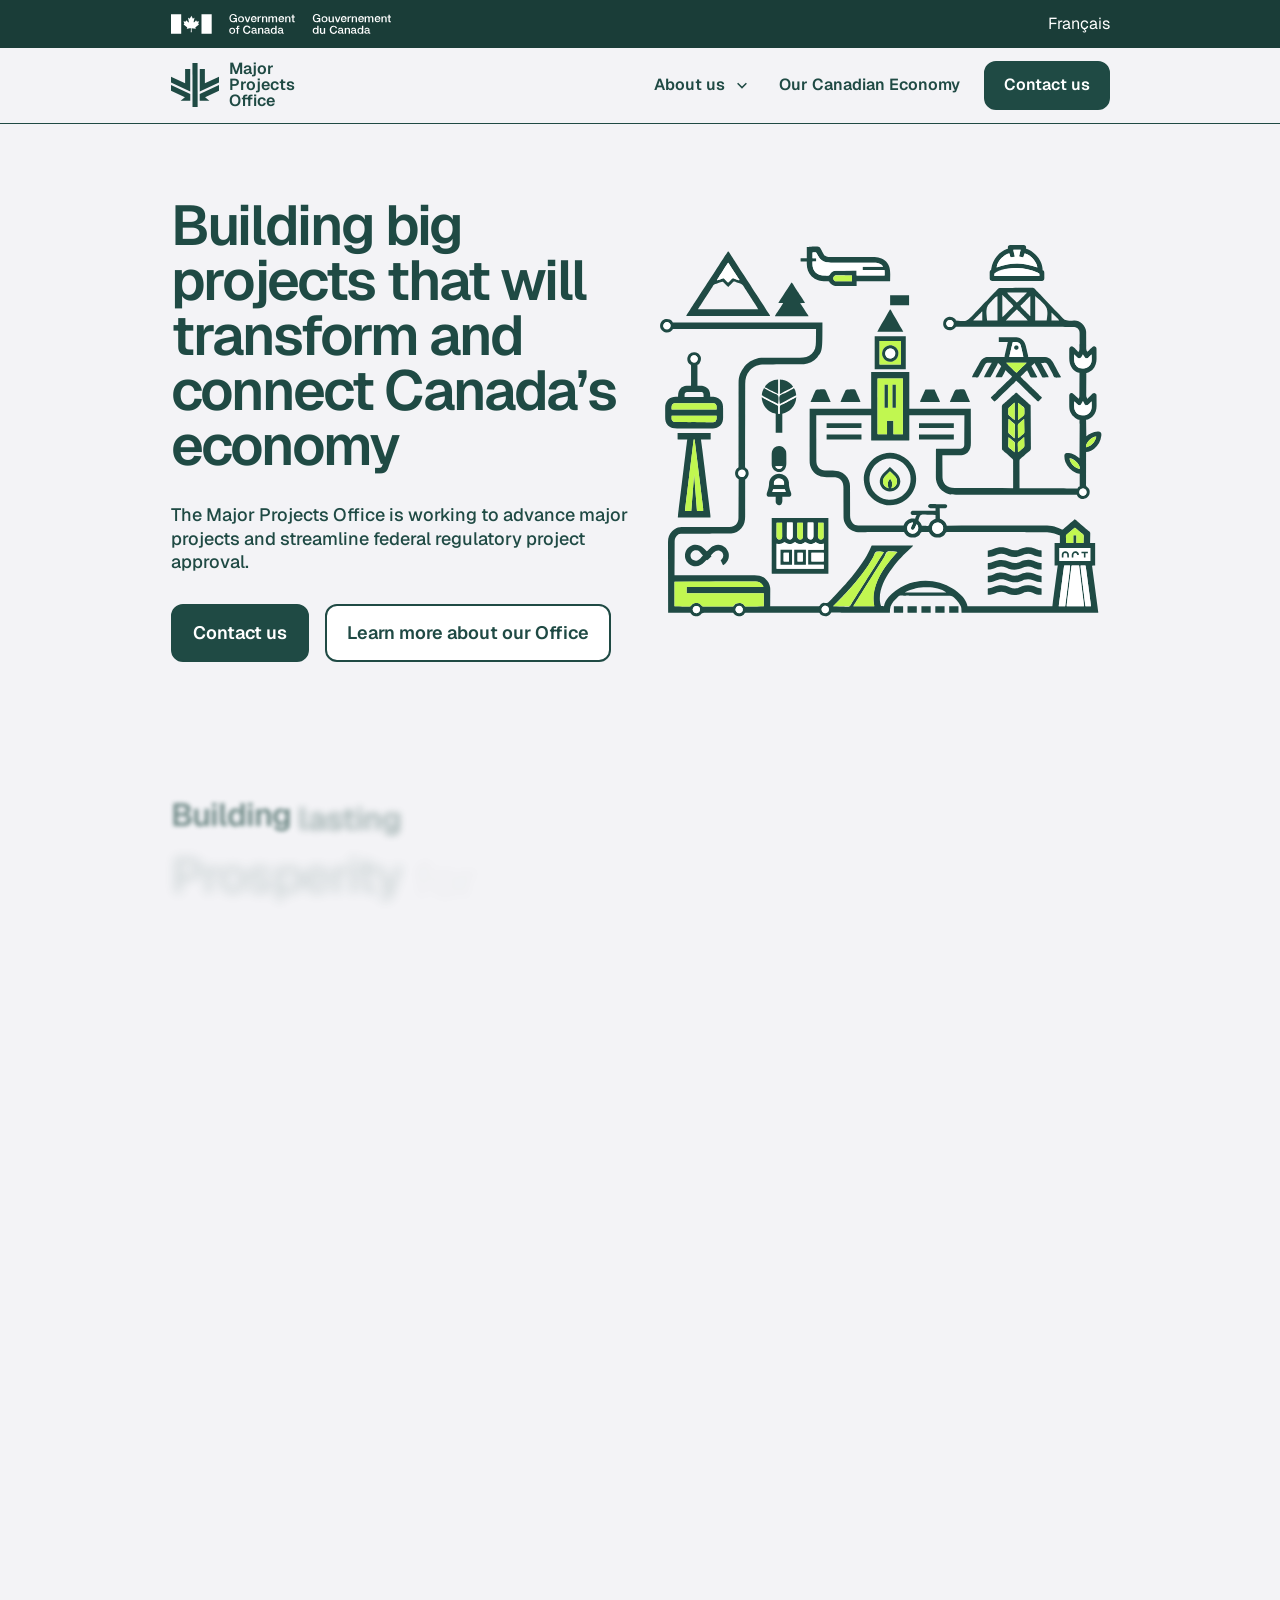
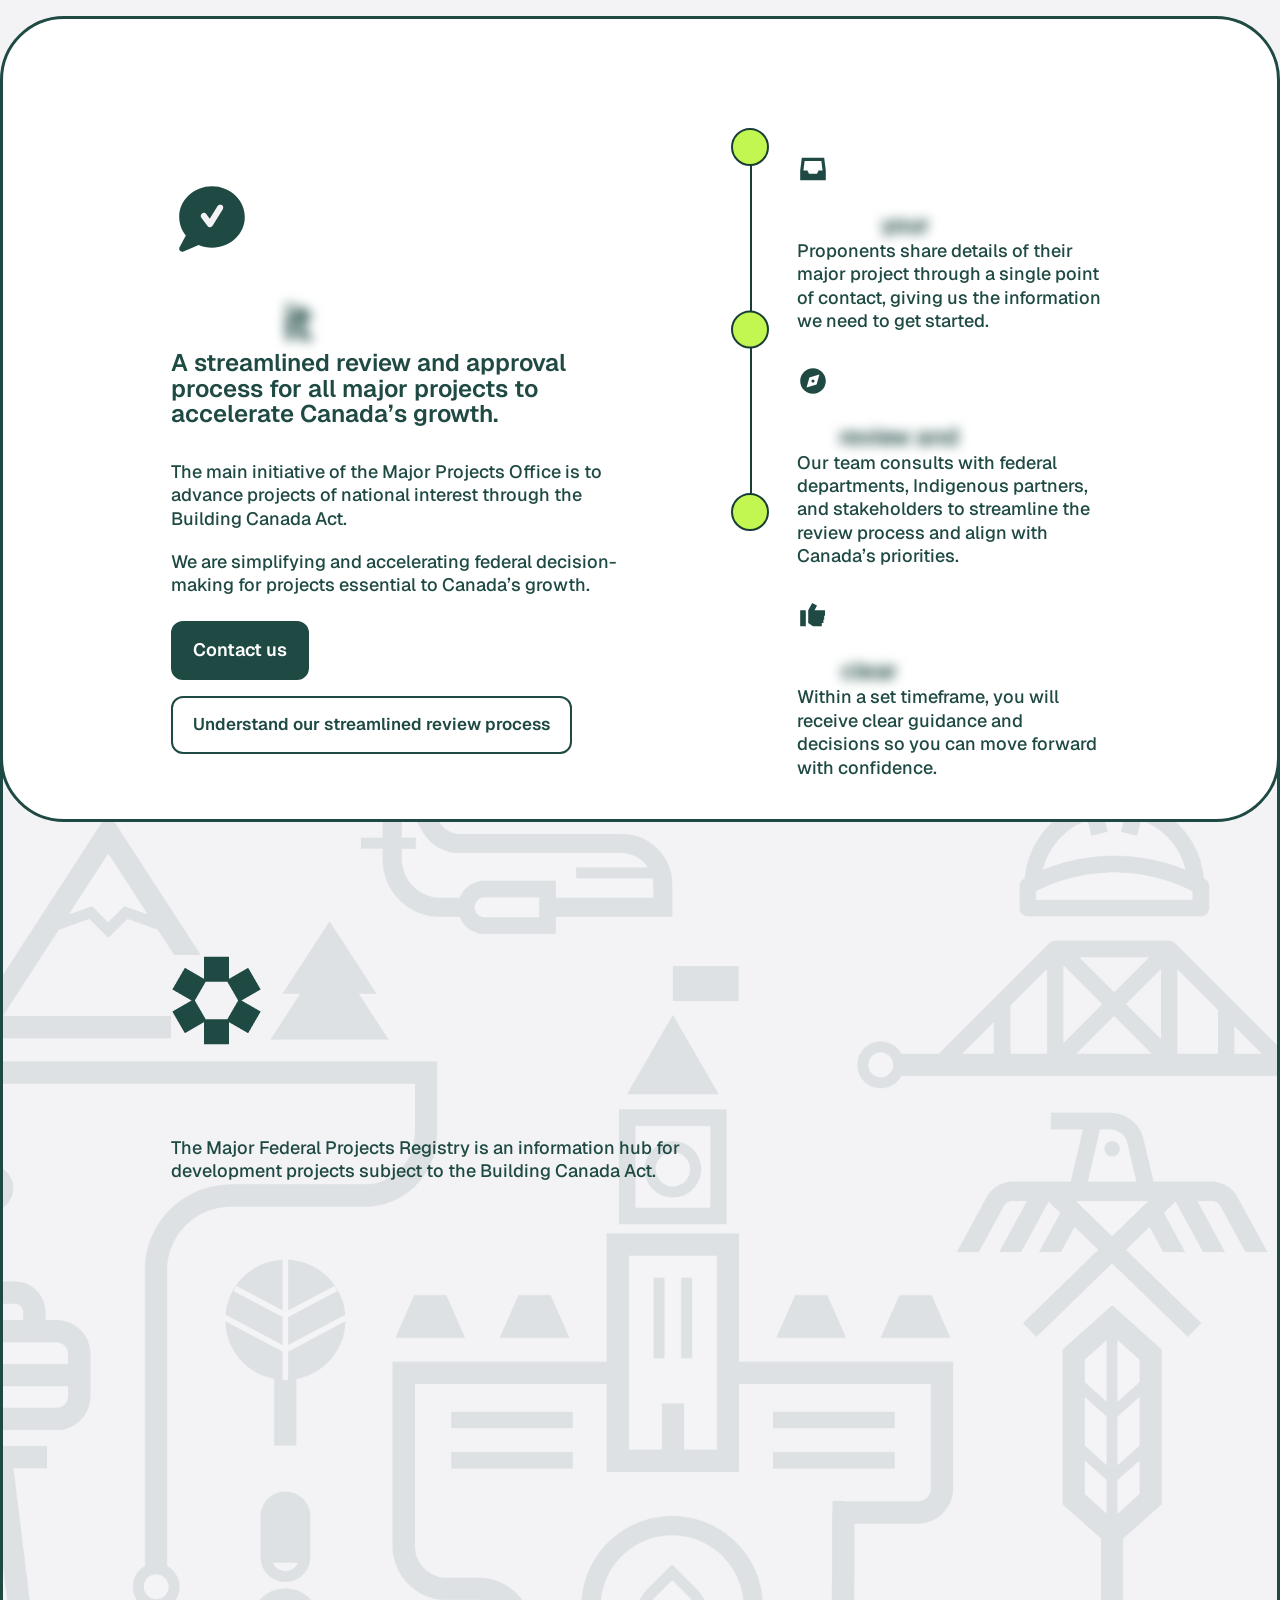
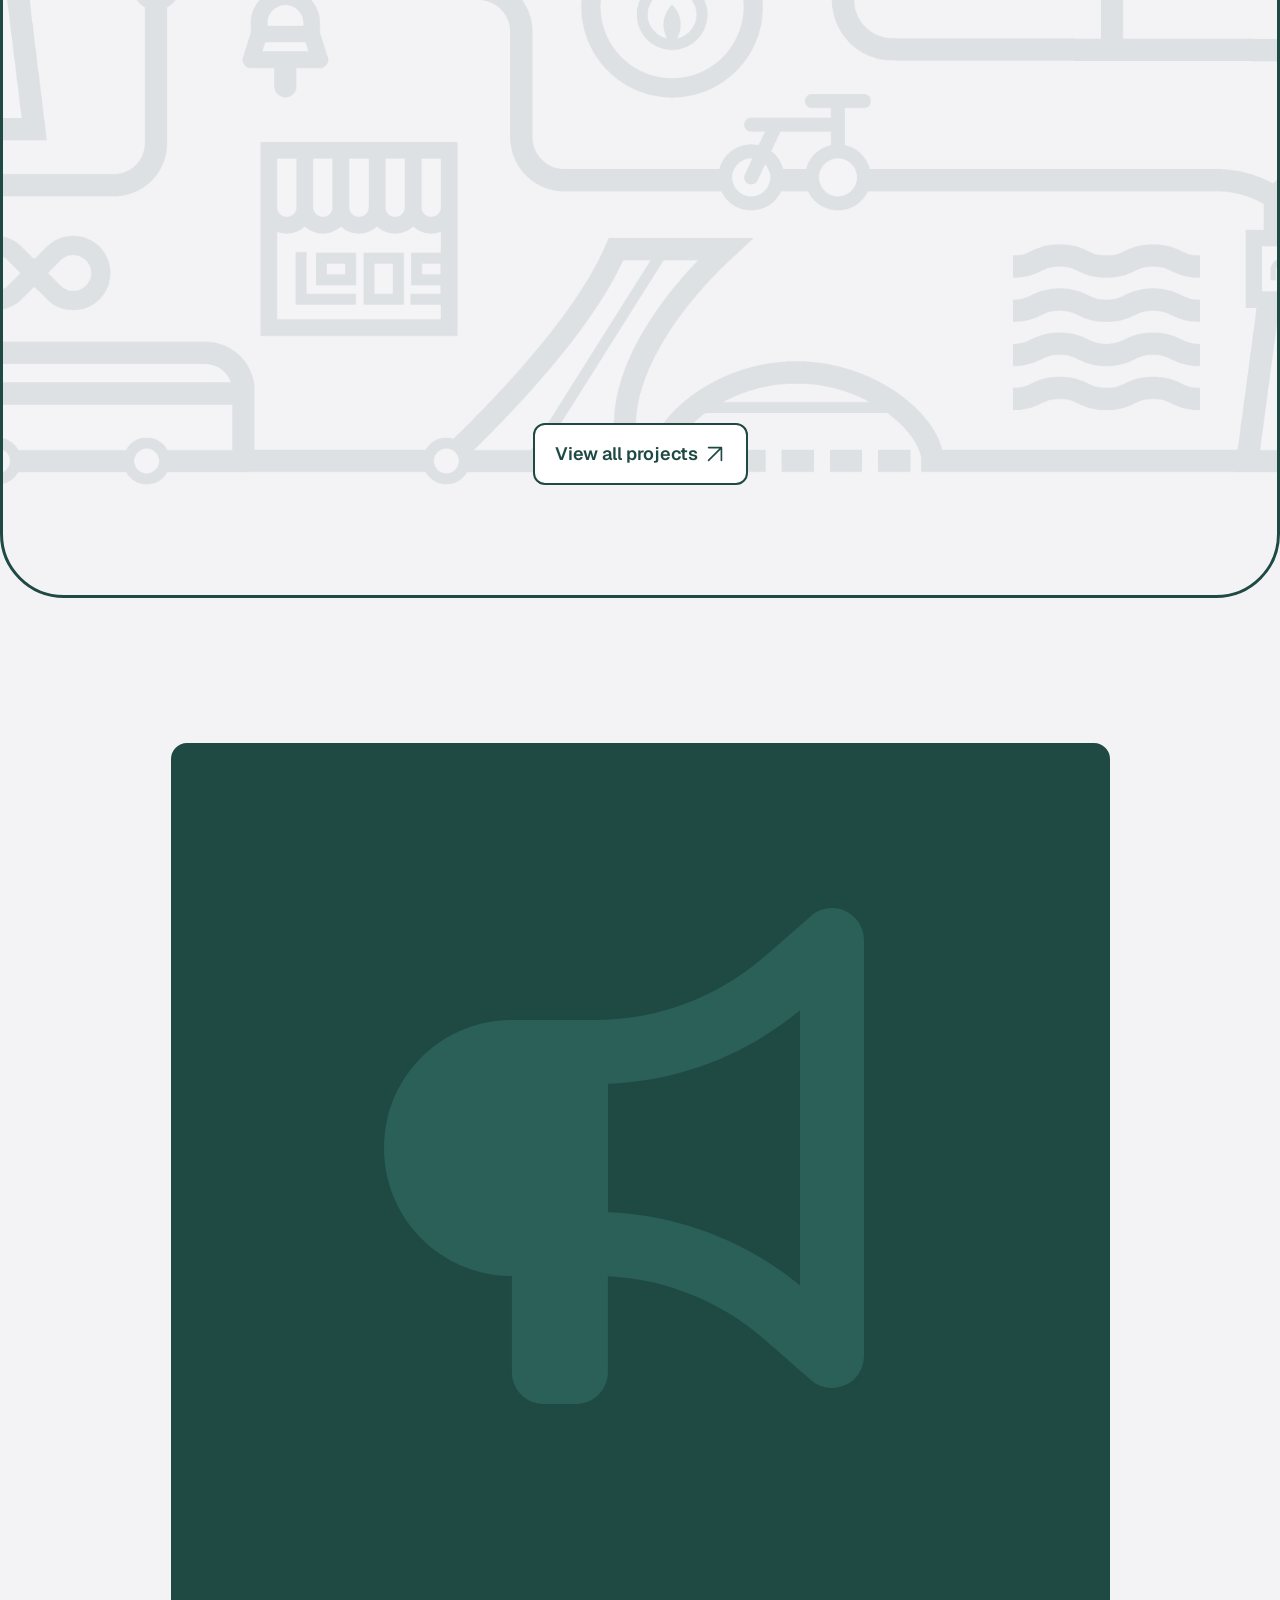
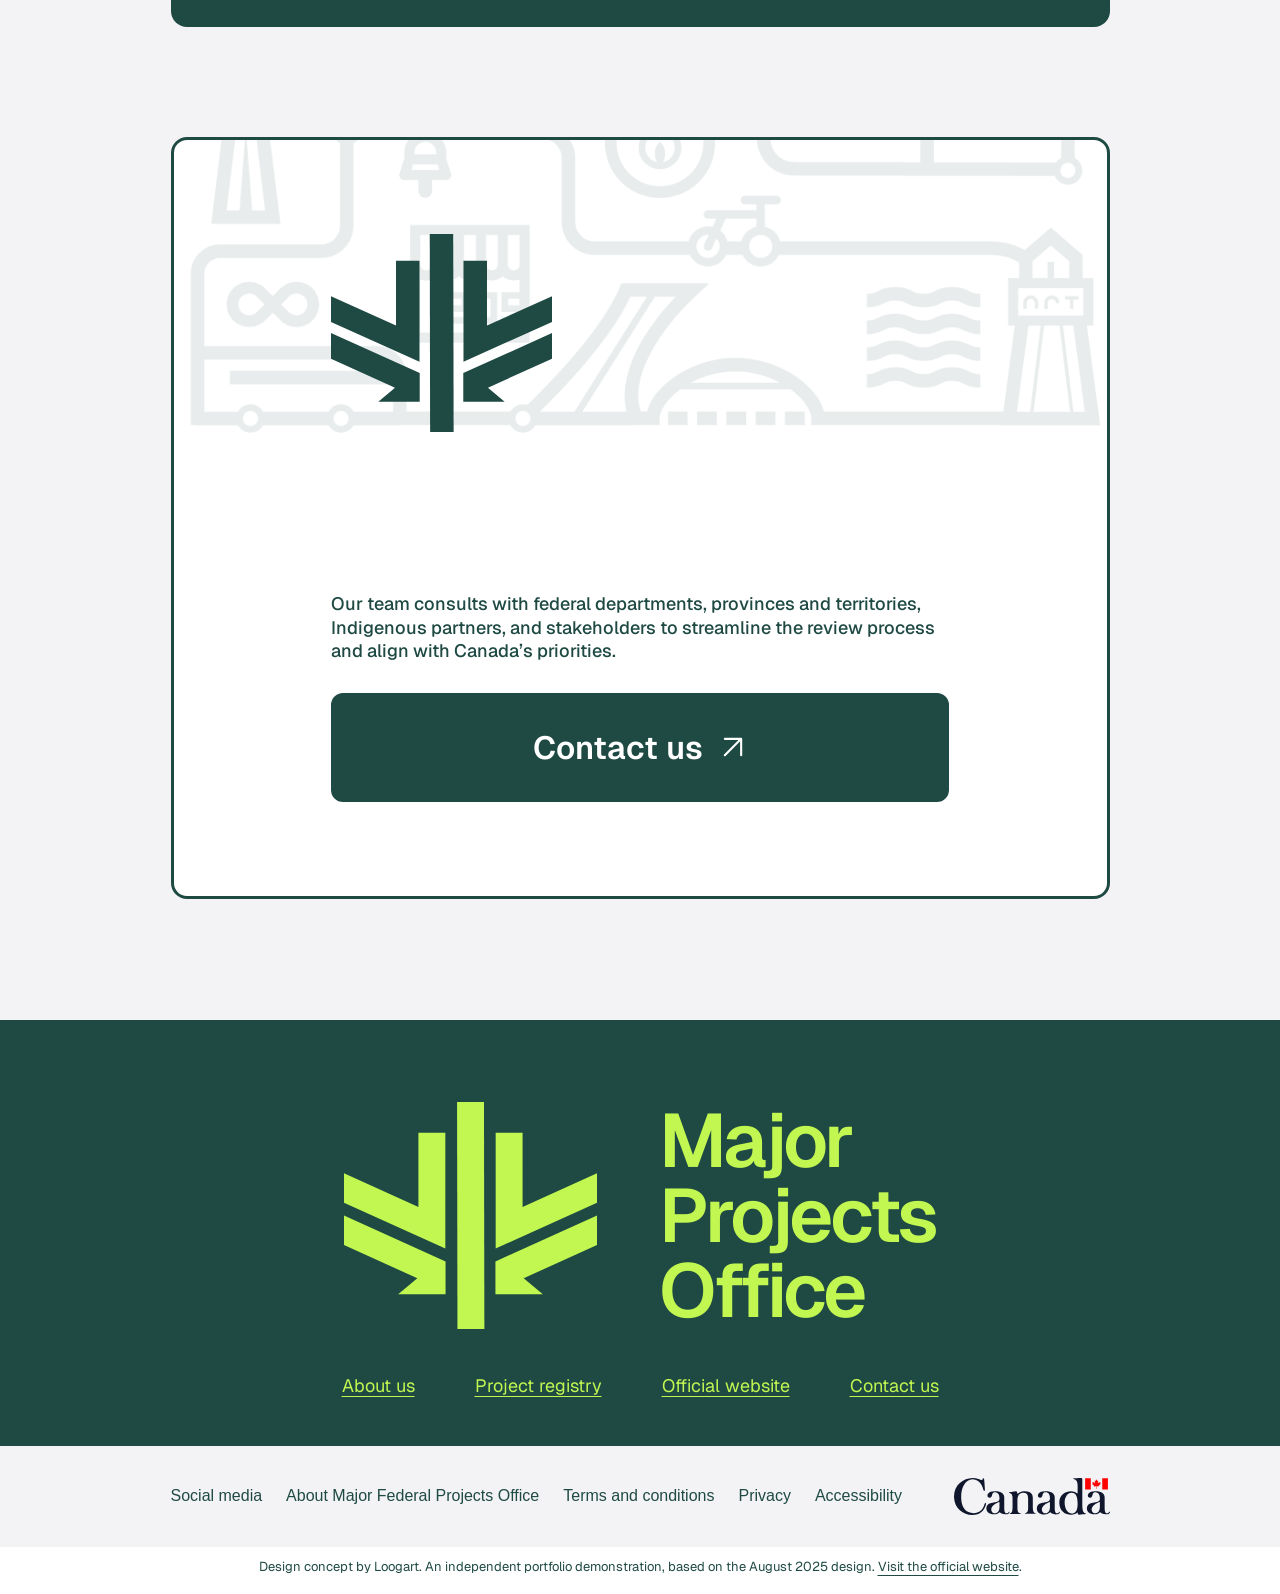
==== commit 1e318077: "Fix eagle clipping and refine tablet hero layout" ====
--- a/index.html
+++ b/index.html
@@ -6,7 +6,7 @@
 <meta name="description" content="An interactive realization of Loogart’s Major Projects Office concept. Building big projects that transform and connect Canada’s economy.">
 <meta name="theme-color" content="#1f4a44">
 <link rel="icon" href="assets/imgLayer3.svg" type="image/svg+xml">
-<link rel="stylesheet" href="vendor/bootstrap.min.css"><link rel="stylesheet" href="styles.css">
+<link rel="stylesheet" href="vendor/bootstrap.min.css"><link rel="stylesheet" href="styles.css?v=c9b9aaef5f">
 </head>
 <body>
 <a class="skip-link" href="#main">Skip to main content</a>
--- a/styles.css
+++ b/styles.css
@@ -1,6 +1,6 @@
 @font-face{font-family:Geist;src:url('assets/geist-400.woff2') format('woff2');font-weight:400;font-display:swap}@font-face{font-family:Geist;src:url('assets/geist-500.woff2') format('woff2');font-weight:500;font-display:swap}@font-face{font-family:Geist;src:url('assets/geist-600.woff2') format('woff2');font-weight:600;font-display:swap}@font-face{font-family:Geist;src:url('assets/geist-700.woff2') format('woff2');font-weight:700;font-display:swap}
 :root{--green:#1f4a44;--dark-green:#1a3d38;--lime:#c1f750;--paper:#f3f3f6;--bs-body-color:var(--green);--bs-body-bg:var(--paper);--bs-body-font-family:Geist,Arial,sans-serif;--bs-body-font-size:18px;--bs-body-line-height:1.3;--bs-link-color:var(--green);--bs-link-hover-color:var(--dark-green)}
-html{scroll-behavior:smooth;scroll-padding-top:32px}body{overflow-x:clip}h1,h2,h3,p{margin-top:0}p{margin-bottom:1.25rem}h1,h2,h3{font-weight:600;letter-spacing:-.035em}h2{font-size:50px;line-height:1}h3{font-size:30px;line-height:1}a{color:inherit;text-underline-offset:4px}a:hover{color:inherit}button,a{-webkit-tap-highlight-color:transparent}a:focus-visible,button:focus-visible{outline:3px solid #59830b;outline-offset:5px;box-shadow:none!important}section{scroll-margin-top:35px}.container{max-width:969px;padding-inline:15px}.svg-defs{position:absolute;width:0;height:0;overflow:hidden}.icon{width:22px;height:22px;display:inline-block;vertical-align:-4px;margin-left:6px}.btn{--bs-btn-border-radius:12px;--bs-btn-font-weight:600;padding:18px 20px;font-size:18px;line-height:1.05;border-width:2px;display:inline-flex;align-items:center;justify-content:center;transition:background-color .2s,color .2s,transform .2s}.btn:hover{transform:translateY(-2px)}.btn-primary{--bs-btn-color:#fff;--bs-btn-bg:var(--green);--bs-btn-border-color:var(--green);--bs-btn-hover-color:var(--green);--bs-btn-hover-bg:var(--lime);--bs-btn-hover-border-color:var(--green);--bs-btn-active-bg:var(--dark-green);--bs-btn-active-border-color:var(--green)}.btn-outline-primary{--bs-btn-color:var(--green);--bs-btn-bg:#fff;--bs-btn-border-color:var(--green);--bs-btn-hover-color:var(--green);--bs-btn-hover-bg:var(--lime);--bs-btn-hover-border-color:var(--green);--bs-btn-active-bg:var(--green);--bs-btn-active-border-color:var(--green)}.skip-link{position:fixed;top:-100px;left:16px;z-index:2000;background:var(--lime);padding:16px}.skip-link:focus{top:16px}.government-band{height:48px;background:var(--dark-green);color:#fff}.government-band .container{height:100%}.government-band a{text-decoration:none}.government-band a:hover{text-decoration:underline}.government-band img{display:block;width:220px;height:auto}.government-band a{font-size:16px}.navbar{min-height:76px;border-bottom:1px solid var(--green);padding:12px 0}.brand{display:flex;align-items:center;gap:10px;padding:0;margin:0;font-weight:600;line-height:1;font-size:16px;color:var(--green)}.brand img{display:block;width:48.94px;height:44px;flex-shrink:0}.nav-link{color:var(--green);font-size:16px;font-weight:600;padding:12px 0!important}.navbar-nav>.nav-item>.btn{font-size:16px;padding:14px 18px}.nav-link:hover{text-decoration:underline;color:var(--green)}.navbar-toggler{border:1px solid var(--green);border-radius:8px;color:var(--green);padding:8px}.hero{padding-top:75px;padding-bottom:130px}.hero h1{font-size:56px;line-height:.98;max-width:604px;margin-bottom:30px}.hero p{max-width:604px;margin-bottom:30px;font-weight:500}.hero .row{--bs-gutter-x:24px}.hero-art{position:relative;width:100%;aspect-ratio:610/495;display:flex;align-items:center}.prosperity{padding-bottom:180px}.eyebrow{display:block;font-size:32px;margin-bottom:4px;letter-spacing:-.025em}.priority-card{position:relative;padding:40px 20px;background:white;border:2px solid var(--green);border-radius:12px;display:flex;flex-direction:column;transition:transform .25s,box-shadow .25s}.priority-card:hover{transform:translateY(-7px);box-shadow:7px 7px 0 var(--lime)}.priority-card h3{margin:20px 0;min-height:60px}.priority-card p{font-weight:500;flex:1;margin-bottom:12px}.priority-card>a{font-weight:700;margin-top:auto}.priority-icon{height:103px;position:relative}.advancing{width:73px;overflow:hidden}.advancing-mask{position:absolute;width:96.423px;height:67.542px;left:-17.43px;top:18.229px;mask-image:url('assets/imgGroup.svg');mask-repeat:no-repeat;mask-position:31.927px 5.771px;mask-size:72.553px 56px}.advancing-mask img{position:absolute;left:-2.54px;top:-2.54px}.indigenous{width:120.888px}.indigenous .leg{position:absolute;top:87.107px}.leg-left{left:37.91px}.leg-right{left:65.9px}.indigenous .base{position:absolute;left:38.81px;top:62.47px}.indigenous .stem{position:absolute;left:57.14px;top:87.1px}.canopy-mask{position:absolute;left:6.43px;top:10.89px;width:108.027px;height:56.28px;mask:url('assets/imgGroup3.svg') -6.427px -10.885px /120.888px 62.498px no-repeat}.canopy-mask img{position:absolute;top:-3.29px;left:-2.88px}.supporting{width:100px;display:flex;align-items:center}.process-projects{position:relative}.process-section{border:3px solid var(--green);border-radius:64px;background:#fff;padding:110px 0 64px;position:relative;z-index:1}.process-icon{margin-bottom:10px}.process-section h2{margin-bottom:30px}.process-copy .lead{font-size:24px;font-weight:600;line-height:1.05;margin-bottom:34px}.process-copy p{font-weight:500}.process-button{font-size:17px}.steps{list-style:none;position:relative;padding:0 0 0 65px;margin:0}.steps:before{content:"";position:absolute;top:18px;bottom:106px;width:2px;left:17px;background:var(--green);transform-origin:top;animation:grow-line 2s ease both}.steps li{position:relative;margin-bottom:32px}.steps li:last-child{margin:0}.steps li:before{content:"";position:absolute;left:-65px;top:0;width:36px;height:36px;border:2px solid var(--green);border-radius:50%;background:var(--lime)}.steps li h3{font-size:24px;margin:15px 0;letter-spacing:-.02em}.steps p{font-weight:500;margin-bottom:0}.projects-section{position:relative;border:3px solid var(--green);border-radius:0 0 64px 64px;margin-top:-110px;padding:216px 0 110px;overflow:hidden}.projects-pattern{position:absolute;inset:76px auto auto 50%;transform:translateX(-50%);opacity:.1;min-width:100%;height:auto;pointer-events:none}.projects-heading{max-width:583px;margin-bottom:60px}.project-mark{margin-bottom:20px;width:91px;height:91px;display:flex;align-items:center;justify-content:center}.projects-heading h2{margin-bottom:20px}.projects-heading p{font-weight:500;margin:0}.project-card{border:3px solid var(--green);border-radius:12px;background:#f6f6f6;overflow:hidden;margin-bottom:40px}.project-image{height:190px;position:relative;overflow:hidden;max-width:458px}.metro-image img{width:100%;height:190px;object-fit:cover}.project-title{padding:25px 6%}.project-title h3{font-size:40px;margin-bottom:20px}.text-link{padding:0;border:0;background:none;font:inherit;font-weight:700;text-decoration:underline;text-underline-offset:4px;color:var(--green)}.text-link:hover{text-decoration-thickness:2px}.toronto-underlay{position:absolute;width:100%;height:190px;object-fit:cover}.toronto-banner{position:absolute;right:0;top:-2px;width:661px;height:193px;max-width:none}.project-facts{border-top:3px solid var(--green);margin:0}.project-facts>div{padding:40px 33px;min-height:150px;border-right:3px solid var(--green)}.project-facts>div:last-child{border:0}.project-facts dt{text-transform:uppercase;font-weight:500;margin-bottom:9px}.project-facts dd{font-weight:600;margin:0}.announcements-wrap{padding-top:145px;padding-bottom:86px}.announcements{position:relative;overflow:hidden;border-radius:16px;background:var(--green);color:white;padding:100px 12.5%}.announcement-watermark{position:absolute;top:85px;left:50%;transform:translateX(-50%);pointer-events:none}.announcements h2{margin-bottom:50px;letter-spacing:-.03em}.announcements article+article{margin-top:37px;border-top:1px solid #ffffff60;padding-top:37px}.announcements h3{color:var(--lime);font-size:24px;line-height:1.3;letter-spacing:0;font-weight:700;margin-bottom:12px}.announcements p{margin:0}.announcements a:hover{color:var(--lime)}.contact-wrap{padding-bottom:145px}.contact-panel{border:3px solid var(--green);border-radius:16px;position:relative;overflow:hidden;background:#fff;padding:94px 16.8%}.contact-pattern{position:absolute;top:-492px;left:0;opacity:.1;width:100%;height:auto;pointer-events:none}.contact-logo{margin-bottom:40px}.contact-content h2{margin-bottom:20px}.contact-content p{font-weight:500;margin-bottom:30px}.contact-button{width:100%;font-size:32px;padding:36px 20px}.contact-button .icon{width:28px;height:28px;margin-left:16px}.footer-main{background:var(--green);color:var(--lime);padding:58px 0 72px}.footer-brand{display:flex;align-items:center;justify-content:center;gap:62px;text-decoration:none}.footer-brand span{font-size:75.413px;line-height:1;font-weight:600;letter-spacing:-.04em}.footer-nav{display:flex;justify-content:center;gap:60px;margin-top:45px}.footer-bottom{display:flex;align-items:center;justify-content:space-between;gap:30px;min-height:101px;font:16px/1.5 Arial,sans-serif}.footer-bottom nav{display:flex;flex-wrap:wrap;gap:10px 24px;align-items:center}.footer-bottom a{text-decoration:none}.footer-bottom a:hover{text-decoration:underline}.concept-note{text-align:center;font-size:13px;padding:12px 20px 18px;color:var(--green);background:#fff}.modal-content{border:2px solid var(--green);border-radius:16px;background:var(--paper)}.modal-header,.modal-footer{border-color:#1f4a4430;padding:24px}.modal-body{padding:24px}.modal-title{line-height:1.1}.project-notice{border-left:3px solid var(--green);padding:12px;background:white}.modal-facts{display:grid;grid-template-columns:1fr 1fr;gap:20px;margin:25px 0}.modal-facts dt{font-size:14px;text-transform:uppercase;margin-bottom:6px}.modal-facts dd{font-weight:600}.accordion{--bs-accordion-bg:#fff;--bs-accordion-color:var(--green);--bs-accordion-btn-color:var(--green);--bs-accordion-active-bg:var(--lime);--bs-accordion-active-color:var(--green);--bs-accordion-border-color:#1f4a4450}.accordion-button{font-weight:600}.accordion-button:focus{box-shadow:0 0 0 3px #c1f75080}
+html{scroll-behavior:smooth;scroll-padding-top:32px}body{overflow-x:clip}h1,h2,h3,p{margin-top:0}p{margin-bottom:1.25rem}h1,h2,h3{font-weight:600;letter-spacing:-.035em}h2{font-size:50px;line-height:1}h3{font-size:30px;line-height:1}a{color:inherit;text-underline-offset:4px}a:hover{color:inherit}button,a{-webkit-tap-highlight-color:transparent}a:focus-visible,button:focus-visible{outline:3px solid #59830b;outline-offset:5px;box-shadow:none!important}section{scroll-margin-top:35px}.container{max-width:969px;padding-inline:15px}.svg-defs{position:absolute;width:0;height:0;overflow:hidden}.icon{width:22px;height:22px;display:inline-block;vertical-align:-4px;margin-left:6px}.btn{--bs-btn-border-radius:12px;--bs-btn-font-weight:600;padding:18px 20px;font-size:18px;line-height:1.05;border-width:2px;display:inline-flex;align-items:center;justify-content:center;transition:background-color .2s,color .2s,transform .2s}.btn:hover{transform:translateY(-2px)}.btn-primary{--bs-btn-color:#fff;--bs-btn-bg:var(--green);--bs-btn-border-color:var(--green);--bs-btn-hover-color:var(--green);--bs-btn-hover-bg:var(--lime);--bs-btn-hover-border-color:var(--green);--bs-btn-active-bg:var(--dark-green);--bs-btn-active-border-color:var(--green)}.btn-outline-primary{--bs-btn-color:var(--green);--bs-btn-bg:#fff;--bs-btn-border-color:var(--green);--bs-btn-hover-color:var(--green);--bs-btn-hover-bg:var(--lime);--bs-btn-hover-border-color:var(--green);--bs-btn-active-bg:var(--green);--bs-btn-active-border-color:var(--green)}.skip-link{position:fixed;top:-100px;left:16px;z-index:2000;background:var(--lime);padding:16px}.skip-link:focus{top:16px}.government-band{height:48px;background:var(--dark-green);color:#fff}.government-band .container{height:100%}.government-band a{text-decoration:none}.government-band a:hover{text-decoration:underline}.government-band img{display:block;width:220px;height:auto}.government-band a{font-size:16px}.navbar{min-height:76px;border-bottom:1px solid var(--green);padding:12px 0}.brand{display:flex;align-items:center;gap:10px;padding:0;margin:0;font-weight:600;line-height:1;font-size:16px;color:var(--green)}.brand img{display:block;width:48.94px;height:44px;flex-shrink:0}.nav-link{color:var(--green);font-size:16px;font-weight:600;padding:12px 0!important}.navbar-nav>.nav-item>.btn{font-size:16px;padding:14px 18px}.nav-link:hover{text-decoration:underline;color:var(--green)}.navbar-toggler{border:1px solid var(--green);border-radius:8px;color:var(--green);padding:8px}.hero{padding-top:75px;padding-bottom:130px}.hero h1{font-size:56px;line-height:.98;max-width:604px;margin-bottom:30px}.hero p{max-width:604px;margin-bottom:30px;font-weight:500}.hero .row{--bs-gutter-x:24px}.hero-art{position:relative;width:100%;aspect-ratio:610/495;display:flex;align-items:center}.prosperity{padding-bottom:180px}.eyebrow{display:block;font-size:32px;margin-bottom:4px;letter-spacing:-.025em}.priority-card{position:relative;padding:40px 20px;background:white;border:2px solid var(--green);border-radius:12px;display:flex;flex-direction:column;transition:transform .25s,box-shadow .25s}.priority-card:hover{transform:translateY(-7px);box-shadow:7px 7px 0 var(--lime)}.priority-card h3{margin:20px 0;min-height:60px}.priority-card p{font-weight:500;flex:1;margin-bottom:12px}.priority-card>a{font-weight:700;margin-top:auto}.priority-icon{height:103px;position:relative}.advancing{width:73px;overflow:hidden}.advancing-mask{position:absolute;width:96.423px;height:67.542px;left:-17.43px;top:18.229px;mask-image:url('assets/imgGroup.svg');mask-repeat:no-repeat;mask-position:31.927px 5.771px;mask-size:72.553px 56px}.advancing-mask img{position:absolute;left:-2.54px;top:-2.54px}.indigenous{width:120.888px}.indigenous .leg{position:absolute;top:87.107px}.leg-left{left:37.91px}.leg-right{left:65.9px}.indigenous .base{position:absolute;left:38.81px;top:62.47px}.indigenous .stem{position:absolute;left:57.14px;top:87.1px}.canopy-mask{position:absolute;left:3.55px;top:7.6px;width:113.796px;height:61.1439px}.canopy-mask img{position:absolute;top:0;left:0}.supporting{width:100px;display:flex;align-items:center}.process-projects{position:relative}.process-section{border:3px solid var(--green);border-radius:64px;background:#fff;padding:110px 0 64px;position:relative;z-index:1}.process-icon{margin-bottom:10px}.process-section h2{margin-bottom:30px}.process-copy .lead{font-size:24px;font-weight:600;line-height:1.05;margin-bottom:34px}.process-copy p{font-weight:500}.process-button{font-size:17px}.steps{list-style:none;position:relative;padding:0 0 0 65px;margin:0}.steps:before{content:"";position:absolute;top:18px;bottom:106px;width:2px;left:17px;background:var(--green);transform-origin:top;animation:grow-line 2s ease both}.steps li{position:relative;margin-bottom:32px}.steps li:last-child{margin:0}.steps li:before{content:"";position:absolute;left:-65px;top:0;width:36px;height:36px;border:2px solid var(--green);border-radius:50%;background:var(--lime)}.steps li h3{font-size:24px;margin:15px 0;letter-spacing:-.02em}.steps p{font-weight:500;margin-bottom:0}.projects-section{position:relative;border:3px solid var(--green);border-radius:0 0 64px 64px;margin-top:-110px;padding:216px 0 110px;overflow:hidden}.projects-pattern{position:absolute;inset:76px auto auto 50%;transform:translateX(-50%);opacity:.1;min-width:100%;height:auto;pointer-events:none}.projects-heading{max-width:583px;margin-bottom:60px}.project-mark{margin-bottom:20px;width:91px;height:91px;display:flex;align-items:center;justify-content:center}.projects-heading h2{margin-bottom:20px}.projects-heading p{font-weight:500;margin:0}.project-card{border:3px solid var(--green);border-radius:12px;background:#f6f6f6;overflow:hidden;margin-bottom:40px}.project-image{height:190px;position:relative;overflow:hidden;max-width:458px}.metro-image img{width:100%;height:190px;object-fit:cover}.project-title{padding:25px 6%}.project-title h3{font-size:40px;margin-bottom:20px}.text-link{padding:0;border:0;background:none;font:inherit;font-weight:700;text-decoration:underline;text-underline-offset:4px;color:var(--green)}.text-link:hover{text-decoration-thickness:2px}.toronto-underlay{position:absolute;width:100%;height:190px;object-fit:cover}.toronto-banner{position:absolute;right:0;top:-2px;width:661px;height:193px;max-width:none}.project-facts{border-top:3px solid var(--green);margin:0}.project-facts>div{padding:40px 33px;min-height:150px;border-right:3px solid var(--green)}.project-facts>div:last-child{border:0}.project-facts dt{text-transform:uppercase;font-weight:500;margin-bottom:9px}.project-facts dd{font-weight:600;margin:0}.announcements-wrap{padding-top:145px;padding-bottom:86px}.announcements{position:relative;overflow:hidden;border-radius:16px;background:var(--green);color:white;padding:100px 12.5%}.announcement-watermark{position:absolute;top:85px;left:50%;transform:translateX(-50%);pointer-events:none}.announcements h2{margin-bottom:50px;letter-spacing:-.03em}.announcements article+article{margin-top:37px;border-top:1px solid #ffffff60;padding-top:37px}.announcements h3{color:var(--lime);font-size:24px;line-height:1.3;letter-spacing:0;font-weight:700;margin-bottom:12px}.announcements p{margin:0}.announcements a:hover{color:var(--lime)}.contact-wrap{padding-bottom:145px}.contact-panel{border:3px solid var(--green);border-radius:16px;position:relative;overflow:hidden;background:#fff;padding:94px 16.8%}.contact-pattern{position:absolute;top:-492px;left:0;opacity:.1;width:100%;height:auto;pointer-events:none}.contact-logo{margin-bottom:40px}.contact-content h2{margin-bottom:20px}.contact-content p{font-weight:500;margin-bottom:30px}.contact-button{width:100%;font-size:32px;padding:36px 20px}.contact-button .icon{width:28px;height:28px;margin-left:16px}.footer-main{background:var(--green);color:var(--lime);padding:58px 0 72px}.footer-brand{display:flex;align-items:center;justify-content:center;gap:62px;text-decoration:none}.footer-brand span{font-size:75.413px;line-height:1;font-weight:600;letter-spacing:-.04em}.footer-nav{display:flex;justify-content:center;gap:60px;margin-top:45px}.footer-bottom{display:flex;align-items:center;justify-content:space-between;gap:30px;min-height:101px;font:16px/1.5 Arial,sans-serif}.footer-bottom nav{display:flex;flex-wrap:wrap;gap:10px 24px;align-items:center}.footer-bottom a{text-decoration:none}.footer-bottom a:hover{text-decoration:underline}.concept-note{text-align:center;font-size:13px;padding:12px 20px 18px;color:var(--green);background:#fff}.modal-content{border:2px solid var(--green);border-radius:16px;background:var(--paper)}.modal-header,.modal-footer{border-color:#1f4a4430;padding:24px}.modal-body{padding:24px}.modal-title{line-height:1.1}.project-notice{border-left:3px solid var(--green);padding:12px;background:white}.modal-facts{display:grid;grid-template-columns:1fr 1fr;gap:20px;margin:25px 0}.modal-facts dt{font-size:14px;text-transform:uppercase;margin-bottom:6px}.modal-facts dd{font-weight:600}.accordion{--bs-accordion-bg:#fff;--bs-accordion-color:var(--green);--bs-accordion-btn-color:var(--green);--bs-accordion-active-bg:var(--lime);--bs-accordion-active-color:var(--green);--bs-accordion-border-color:#1f4a4450}.accordion-button{font-weight:600}.accordion-button:focus{box-shadow:0 0 0 3px #c1f75080}
 @keyframes grow-line{from{transform:scaleY(0)}to{transform:scaleY(1)}}
 .motion-paused *,.motion-paused *:before,.motion-paused *:after{animation-play-state:paused!important}.motion-paused{scroll-behavior:auto}
 @media(min-width:1441px){.hero{padding-top:90px;padding-bottom:145px}}
@@ -14,7 +14,7 @@
 @media(prefers-reduced-motion:reduce){.projects-heading:hover .project-mark{transform:none}}
 
 /* Interior screens from the supplied Figma file. */
-.inner-page h1{font-size:60px;line-height:.9;margin:0 0 50px;font-weight:600;letter-spacing:-.035em}.inner-page p{font-weight:500}.inner-page h2{font-size:32px;line-height:1;margin-bottom:30px}.inner-page section>h2{scroll-margin-top:35px}.inner-page ul{padding-left:27px}.inner-page li{margin-bottom:12px}.inner-page li:last-child{margin-bottom:0}.wide-art{width:100%;height:552px;overflow:hidden;position:relative}.wide-art>img{position:absolute;width:1679px;height:552px;max-width:none;left:50%;transform:translateX(-50%);object-fit:cover}.about-intro{padding-top:88px;min-height:1147px}.about-title-row{display:flex;align-items:flex-end;justify-content:space-between;max-width:1134px;height:203px}.about-title-row h1{margin:0}.about-emblem{position:relative;width:505px;height:203px;overflow:hidden}.about-emblem img{position:absolute;top:-74px;left:0}.about-grid{display:grid;grid-template-columns:minmax(0,1fr) minmax(0,1fr);gap:85px;max-width:1135px;margin-top:64px}.about-grid section+section{margin-top:60px}.about-grid p{margin-bottom:20px}.check-list{list-style:none;padding:0!important;margin:0 0 30px}.check-list li{display:flex;align-items:flex-start;gap:30px;margin:0;padding:30px 0;border-bottom:2px solid var(--green)}.check-list li:first-child{padding-top:0}.check-list li:last-child{border:0;padding-bottom:0}.check-list p{margin:0;flex:1}.check-list img{flex-shrink:0}.leadership{margin-top:130px;position:relative;overflow:hidden;background:#fff;border:3px solid var(--green);border-bottom:0;border-radius:64px 64px 0 0;padding:58px 0 130px;min-height:680px}.leadership-pattern{position:absolute;left:0;top:-427px;width:100%;height:auto;opacity:.1;pointer-events:none}.leadership h2{font-size:50px;margin-bottom:70px}.leader-grid{display:flex;justify-content:space-between;gap:40px}.leader{width:295px;max-width:100%}.leader-photo{position:relative;height:190px;overflow:hidden;background:#d9d9d9;border:3px solid var(--green);border-radius:12px;margin-bottom:28px}.leader-photo img{position:absolute;object-fit:cover}.leader-photo.mark img{width:197px;height:168px;left:46px;top:19px}.leader-photo.chris img{width:242.989px;height:321px;left:23.5px;top:-3px;object-position:bottom}.leader-photo.rodney img{width:235px;height:200.406px;left:27px;top:2.8px}.leader h3{font-size:32px;line-height:.9;margin-bottom:11px}.leader p{margin-bottom:11px}.detail-intro{padding-top:181px;padding-bottom:130px;position:relative}.detail-copy{width:714px;max-width:calc(100% - 480px)}.detail-copy h1{max-width:714px}.detail-copy p,.detail-copy ul{margin-bottom:30px}.detail-copy section{margin-top:60px}.detail-art-slot{position:absolute;right:15px;top:69px;width:400px;height:335px;display:flex;align-items:flex-start;justify-content:center}.large-art{position:relative;flex-shrink:0;transform-origin:top center}.nation-art{width:400px;height:308.738px;overflow:hidden}.nation-mask{position:absolute;left:-176.021px;top:-31.818px;width:531.595px;height:372.374px;mask:url('assets/nation-building-imgGroup1.svg') 176.021px 31.818px /400px 308.738px no-repeat}.nation-mask img{position:absolute;left:-13.98px;top:-14px}.indigenous-art{width:375px;height:319px;overflow:hidden}.indigenous-art>img{position:absolute}.large-leg-left{left:112.7625px;top:266.5245px}.large-leg-right{left:205.575px;top:266.5245px}.large-stem{left:174.5725px;top:266.5245px}.large-base{left:114.41px;top:183.345px}.large-canopy{position:absolute;left:8.325px;top:13.1747px;width:358.3125px;height:187.0616px;mask:url('assets/indigenous-imgGroup1.svg') -21.318px -36.18px /401px 207.732px no-repeat}.large-canopy img{position:absolute;left:-11.32px;top:-12.89px}.proponents-art{width:400px;height:331.25px;overflow:hidden}.proponents-art img{position:absolute;top:-1.4835px;left:0}.related-cards{max-width:844px;margin-top:76px}.related-cards h2{font-size:30px;margin:20px 0}.related-cards .priority-card{min-height:388px}.related-cards .priority-card p{flex:1}.funding-card{width:819px;max-width:100%;border:2px solid var(--green);border-radius:12px;background:#fff;padding:30px;margin-top:90px}.funding-card section+section{border-top:2px solid var(--green);padding-top:20px;margin-top:20px}.funding-card h3{font-size:24px;margin:15px 0}.funding-card p{margin-bottom:20px}.funding-card p:last-child{margin-bottom:0}.indigenous-page .detail-intro{padding-bottom:90px}.inner-cta{padding-bottom:64px}.inner-cta .contact-panel{padding-top:100px;padding-bottom:100px}.inner-cta h2{font-size:50px;margin-bottom:20px}.inner-cta li{font-weight:500}.inner-cta ul{margin-bottom:30px}.inner-cta .contact-content>p:last-of-type{margin-bottom:30px}.inner-cta .contact-button{margin-top:0}.proponents-page .detail-intro{padding-bottom:130px}.catalog{padding-top:97px;padding-bottom:130px}.catalog h1{font-size:50px;line-height:1;margin-bottom:60px}.catalog .project-mark{margin-bottom:20px}.catalog-cards .project-card{background:#fff}.catalog .project-title h2{font-size:40px;line-height:1;margin-bottom:20px}.catalog .project-image{width:100%;max-width:458px}.catalog .project-image img{position:absolute;right:0;top:-2px;width:661px;height:193px;max-width:none;object-fit:cover}.catalog .project-card:first-child .project-image img{top:0;width:100%;height:190px}.catalog .project-card:last-child{margin-bottom:0}.contact-page-section{padding-top:119px;padding-bottom:65px}.contact-form-card{width:819px;max-width:100%;margin:0 auto;padding:60px 52px 55px;background:#fff;border:2px solid var(--green);border-radius:12px}.contact-form-card>img{margin-bottom:41px}.contact-form-card h1{font-size:50px;line-height:1;max-width:583px;margin-bottom:41px}.contact-form-card>p{margin-bottom:41px}.contact-form-card form{display:grid;gap:30px}.form-label{display:block;font-size:16px;font-weight:600;line-height:1;margin:0 0 5px}.form-control,.form-select{background-color:var(--paper);border:2px solid var(--green);border-radius:8px;min-height:68px;color:var(--green);padding:15px 17px;font-size:18px}.form-control:focus,.form-select:focus{border-color:var(--green);box-shadow:0 0 0 4px #c1f75080;background:var(--paper);color:var(--green)}textarea.form-control{min-height:172px;resize:vertical}.select-wrap{position:relative}.select-wrap select{background-image:none;padding-right:65px}.select-wrap>span{position:absolute;right:36px;top:21px;pointer-events:none;transform:rotate(45deg)}.form-note{font-size:13px;line-height:1.4;margin:0!important;font-weight:400!important}.contact-page .wide-art{margin-bottom:65px}.confirmation{padding-top:76px;text-align:center;max-width:650px;padding-bottom:35px}.confirmation>img{margin-bottom:20px}.confirmation h1{font-size:50px;line-height:1;margin:0 0 20px}.confirmation p{margin-bottom:30px}.confirmation .form-note{margin-top:16px!important}.thank-you-page .wide-art{margin-bottom:69px}.nav-about{display:flex;align-items:center;gap:4px}.pages-toggle{border:0;background:transparent;color:var(--green);padding:12px 6px;display:inline-flex}.pages-toggle svg{width:14px;height:14px}.dropdown-menu{--bs-dropdown-link-active-bg:var(--green);--bs-dropdown-link-color:var(--green);--bs-dropdown-link-hover-color:var(--green);--bs-dropdown-link-hover-bg:var(--lime);--bs-dropdown-border-color:var(--green);border-width:2px;border-radius:12px;padding:8px;min-width:280px}.dropdown-item{font-size:16px;padding:10px 12px;border-radius:6px;white-space:normal}.dropdown-item[aria-current=page]{background:var(--green);color:white}
+.inner-page h1{font-size:60px;line-height:.9;margin:0 0 50px;font-weight:600;letter-spacing:-.035em}.inner-page p{font-weight:500}.inner-page h2{font-size:32px;line-height:1;margin-bottom:30px}.inner-page section>h2{scroll-margin-top:35px}.inner-page ul{padding-left:27px}.inner-page li{margin-bottom:12px}.inner-page li:last-child{margin-bottom:0}.wide-art{width:100%;height:552px;overflow:hidden;position:relative}.wide-art>img{position:absolute;width:1679px;height:552px;max-width:none;left:50%;transform:translateX(-50%);object-fit:cover}.about-intro{padding-top:88px;min-height:1147px}.about-title-row{display:flex;align-items:flex-end;justify-content:space-between;max-width:1134px;height:203px}.about-title-row h1{margin:0}.about-emblem{position:relative;width:505px;height:203px;overflow:hidden}.about-emblem img{position:absolute;top:-74px;left:0}.about-grid{display:grid;grid-template-columns:minmax(0,1fr) minmax(0,1fr);gap:85px;max-width:1135px;margin-top:64px}.about-grid section+section{margin-top:60px}.about-grid p{margin-bottom:20px}.check-list{list-style:none;padding:0!important;margin:0 0 30px}.check-list li{display:flex;align-items:flex-start;gap:30px;margin:0;padding:30px 0;border-bottom:2px solid var(--green)}.check-list li:first-child{padding-top:0}.check-list li:last-child{border:0;padding-bottom:0}.check-list p{margin:0;flex:1}.check-list img{flex-shrink:0}.leadership{margin-top:130px;position:relative;overflow:hidden;background:#fff;border:3px solid var(--green);border-bottom:0;border-radius:64px 64px 0 0;padding:58px 0 130px;min-height:680px}.leadership-pattern{position:absolute;left:0;top:-427px;width:100%;height:auto;opacity:.1;pointer-events:none}.leadership h2{font-size:50px;margin-bottom:70px}.leader-grid{display:flex;justify-content:space-between;gap:40px}.leader{width:295px;max-width:100%}.leader-photo{position:relative;height:190px;overflow:hidden;background:#d9d9d9;border:3px solid var(--green);border-radius:12px;margin-bottom:28px}.leader-photo img{position:absolute;object-fit:cover}.leader-photo.mark img{width:197px;height:168px;left:46px;top:19px}.leader-photo.chris img{width:242.989px;height:321px;left:23.5px;top:-3px;object-position:bottom}.leader-photo.rodney img{width:235px;height:200.406px;left:27px;top:2.8px}.leader h3{font-size:32px;line-height:.9;margin-bottom:11px}.leader p{margin-bottom:11px}.detail-intro{padding-top:181px;padding-bottom:130px;position:relative}.detail-copy{width:714px;max-width:calc(100% - 480px)}.detail-copy h1{max-width:714px}.detail-copy p,.detail-copy ul{margin-bottom:30px}.detail-copy section{margin-top:60px}.detail-art-slot{position:absolute;right:15px;top:69px;width:400px;height:335px;display:flex;align-items:flex-start;justify-content:center}.large-art{position:relative;flex-shrink:0;transform-origin:top center}.nation-art{width:400px;height:308.738px;overflow:hidden}.nation-mask{position:absolute;left:-176.021px;top:-31.818px;width:531.595px;height:372.374px;mask:url('assets/nation-building-imgGroup1.svg') 176.021px 31.818px /400px 308.738px no-repeat}.nation-mask img{position:absolute;left:-13.98px;top:-14px}.indigenous-art{width:375px;height:319px;overflow:visible}.indigenous-art>img{position:absolute}.large-leg-left{left:112.7625px;top:266.5245px}.large-leg-right{left:205.575px;top:266.5245px}.large-stem{left:174.5725px;top:266.5245px}.large-base{left:114.41px;top:183.345px}.large-canopy{position:absolute;left:-2.995px;top:.2847px;width:380.948px;height:206.105px}.large-canopy img{position:absolute;left:0;top:0}.proponents-art{width:400px;height:331.25px;overflow:hidden}.proponents-art img{position:absolute;top:-1.4835px;left:0}.related-cards{max-width:844px;margin-top:76px}.related-cards h2{font-size:30px;margin:20px 0}.related-cards .priority-card{min-height:388px}.related-cards .priority-card p{flex:1}.funding-card{width:819px;max-width:100%;border:2px solid var(--green);border-radius:12px;background:#fff;padding:30px;margin-top:90px}.funding-card section+section{border-top:2px solid var(--green);padding-top:20px;margin-top:20px}.funding-card h3{font-size:24px;margin:15px 0}.funding-card p{margin-bottom:20px}.funding-card p:last-child{margin-bottom:0}.indigenous-page .detail-intro{padding-bottom:90px}.inner-cta{padding-bottom:64px}.inner-cta .contact-panel{padding-top:100px;padding-bottom:100px}.inner-cta h2{font-size:50px;margin-bottom:20px}.inner-cta li{font-weight:500}.inner-cta ul{margin-bottom:30px}.inner-cta .contact-content>p:last-of-type{margin-bottom:30px}.inner-cta .contact-button{margin-top:0}.proponents-page .detail-intro{padding-bottom:130px}.catalog{padding-top:97px;padding-bottom:130px}.catalog h1{font-size:50px;line-height:1;margin-bottom:60px}.catalog .project-mark{margin-bottom:20px}.catalog-cards .project-card{background:#fff}.catalog .project-title h2{font-size:40px;line-height:1;margin-bottom:20px}.catalog .project-image{width:100%;max-width:458px}.catalog .project-image img{position:absolute;right:0;top:-2px;width:661px;height:193px;max-width:none;object-fit:cover}.catalog .project-card:first-child .project-image img{top:0;width:100%;height:190px}.catalog .project-card:last-child{margin-bottom:0}.contact-page-section{padding-top:119px;padding-bottom:65px}.contact-form-card{width:819px;max-width:100%;margin:0 auto;padding:60px 52px 55px;background:#fff;border:2px solid var(--green);border-radius:12px}.contact-form-card>img{margin-bottom:41px}.contact-form-card h1{font-size:50px;line-height:1;max-width:583px;margin-bottom:41px}.contact-form-card>p{margin-bottom:41px}.contact-form-card form{display:grid;gap:30px}.form-label{display:block;font-size:16px;font-weight:600;line-height:1;margin:0 0 5px}.form-control,.form-select{background-color:var(--paper);border:2px solid var(--green);border-radius:8px;min-height:68px;color:var(--green);padding:15px 17px;font-size:18px}.form-control:focus,.form-select:focus{border-color:var(--green);box-shadow:0 0 0 4px #c1f75080;background:var(--paper);color:var(--green)}textarea.form-control{min-height:172px;resize:vertical}.select-wrap{position:relative}.select-wrap select{background-image:none;padding-right:65px}.select-wrap>span{position:absolute;right:36px;top:21px;pointer-events:none;transform:rotate(45deg)}.form-note{font-size:13px;line-height:1.4;margin:0!important;font-weight:400!important}.contact-page .wide-art{margin-bottom:65px}.confirmation{padding-top:76px;text-align:center;max-width:650px;padding-bottom:35px}.confirmation>img{margin-bottom:20px}.confirmation h1{font-size:50px;line-height:1;margin:0 0 20px}.confirmation p{margin-bottom:30px}.confirmation .form-note{margin-top:16px!important}.thank-you-page .wide-art{margin-bottom:69px}.nav-about{display:flex;align-items:center;gap:4px}.pages-toggle{border:0;background:transparent;color:var(--green);padding:12px 6px;display:inline-flex}.pages-toggle svg{width:14px;height:14px}.dropdown-menu{--bs-dropdown-link-active-bg:var(--green);--bs-dropdown-link-color:var(--green);--bs-dropdown-link-hover-color:var(--green);--bs-dropdown-link-hover-bg:var(--lime);--bs-dropdown-border-color:var(--green);border-width:2px;border-radius:12px;padding:8px;min-width:280px}.dropdown-item{font-size:16px;padding:10px 12px;border-radius:6px;white-space:normal}.dropdown-item[aria-current=page]{background:var(--green);color:white}
 @media(max-width:1199px){.about-grid{grid-template-columns:1fr 1fr;gap:65px}.about-title-row{max-width:100%;gap:40px}.about-emblem{transform:scale(.85);transform-origin:right bottom;flex-shrink:0;margin-left:-76px}.detail-copy{max-width:calc(100% - 360px)}.detail-art-slot{width:330px;right:0}.large-art{transform:scale(.8)}.inner-page h1{font-size:52px}.inner-cta .contact-button{font-size:28px}.leader-grid{gap:30px}.leader{width:28%}.leader-photo{height:180px}.leader-photo img{left:50%!important;transform:translateX(-50%)}.leader h3{font-size:28px}.catalog .project-title h2{font-size:34px}}
 @media(max-width:991px){.inner-page h1{font-size:48px}.about-intro{padding-top:60px;min-height:0;padding-bottom:100px}.about-title-row{height:auto;align-items:center}.about-emblem{width:300px;height:150px;transform:none;margin:0;flex-shrink:0}.about-emblem img{transform:scale(.594);transform-origin:top left;top:-44px}.about-grid{gap:40px;margin-top:50px}.about-grid h2{font-size:30px}.check-list li{gap:15px}.wide-art{height:420px}.wide-art>img{height:420px;width:1277px}.leadership{margin-top:90px;padding-bottom:80px}.leader-grid{gap:24px}.leader{width:31%}.leader h3{font-size:26px}.leader p{font-size:16px}.detail-intro{padding-top:90px;padding-bottom:90px}.detail-art-slot{position:relative;width:100%;height:270px;top:auto;right:auto;justify-content:flex-start;margin-bottom:40px}.large-art{transform:scale(.8);transform-origin:top left}.detail-copy{width:100%;max-width:700px}.related-cards{margin-top:60px}.funding-card{margin-top:60px}.inner-cta .contact-panel{padding-top:65px;padding-bottom:65px}.catalog{padding-top:70px;padding-bottom:90px}.catalog .project-title h2{font-size:30px}.contact-page-section{padding-top:80px}.contact-form-card{padding:45px 38px}.contact-form-card h1{font-size:44px}.navbar .dropdown-menu{position:static}.confirmation{padding-top:65px}.confirmation h1{font-size:44px}.inner-cta h2{font-size:42px}}
 @media(max-width:767px){.inner-page h1{font-size:42px;line-height:.98;margin-bottom:30px}.inner-page h2{font-size:30px;margin-bottom:24px}.about-intro{padding-top:45px;padding-bottom:60px}.about-title-row{display:flex;flex-direction:column-reverse;align-items:flex-start;gap:30px}.about-title-row h1{margin:0}.about-emblem{height:120px;width:300px}.about-grid{display:block;margin-top:45px}.about-grid>section{margin-top:45px}.about-grid section+section{margin-top:45px}.check-list li{gap:20px;padding:24px 0}.check-list img{transform:scale(.8);transform-origin:top left;margin-right:-9px}.wide-art{height:300px}.wide-art>img{width:913px;height:300px}.leadership{margin-top:60px;border-radius:32px 32px 0 0;padding:40px 0 60px}.leadership h2{font-size:36px;margin-bottom:40px}.leader-grid{display:flex;flex-direction:column;gap:45px}.leader{width:100%;max-width:360px}.leader-photo{width:295px;height:190px;margin-bottom:24px}.leader h3{font-size:32px}.leader p{font-size:18px}.leadership-pattern{top:0;width:auto;height:100%}.detail-intro{padding-top:45px;padding-bottom:70px}.detail-art-slot{height:200px;margin-bottom:35px}.large-art{transform:scale(.55)}.detail-copy section{margin-top:45px}.detail-copy ul{margin-bottom:24px}.related-cards{margin-top:40px}.related-cards h2{font-size:30px}.related-cards .priority-card{min-height:0}.funding-card{padding:25px;margin-top:45px}.funding-card h3{font-size:24px}.indigenous-page .detail-intro{padding-bottom:50px}.inner-cta{padding-bottom:45px}.inner-cta .contact-panel{padding:38px 24px}.inner-cta h2{font-size:34px}.inner-cta .contact-button{font-size:24px;line-height:1.15}.proponents-page .detail-intro{padding-bottom:50px}.catalog{padding-top:45px;padding-bottom:60px}.catalog h1{font-size:36px;margin-bottom:35px}.catalog .project-title h2{font-size:32px}.catalog .project-image{max-width:none}.contact-page-section{padding-top:45px;padding-bottom:45px}.contact-form-card{padding:32px 24px}.contact-form-card h1{font-size:34px;margin-bottom:30px}.contact-form-card>img{margin-bottom:30px}.contact-form-card>p{margin-bottom:30px}.contact-form-card form{gap:24px}.form-control,.form-select{font-size:17px;min-height:60px}.select-wrap>span{right:25px;top:18px}.contact-form-card .contact-button{font-size:28px}.contact-page .wide-art{margin-bottom:45px}.confirmation{padding-top:45px;padding-bottom:35px}.confirmation h1{font-size:36px}.confirmation .form-note{max-width:330px;margin-inline:auto!important}.thank-you-page .wide-art{margin-bottom:45px}.pages-toggle{padding:12px}.dropdown-menu{max-width:calc(100vw - 40px);min-width:0}}
@@ -73,3 +73,9 @@
 @media(min-width:576px) and (max-width:767px){.container{max-width:540px;padding-inline:15px}}
 
 @media(min-width:768px) and (max-width:991px){.prosperity .priority-card h3{font-size:30px;min-height:0}.prosperity .priority-card p{font-size:18px}.footer-brand{gap:32px}.footer-brand span{font-size:64px}}
+
+/* Give tablet titles room without the oversized type used by the stacked layout. */
+@media(min-width:768px) and (max-width:1199px){
+ .container{max-width:min(969px,calc(100% - 64px))}
+ .hero h1{font-size:clamp(44px,4.25vw,50px);line-height:1.02;max-width:720px}
+}
